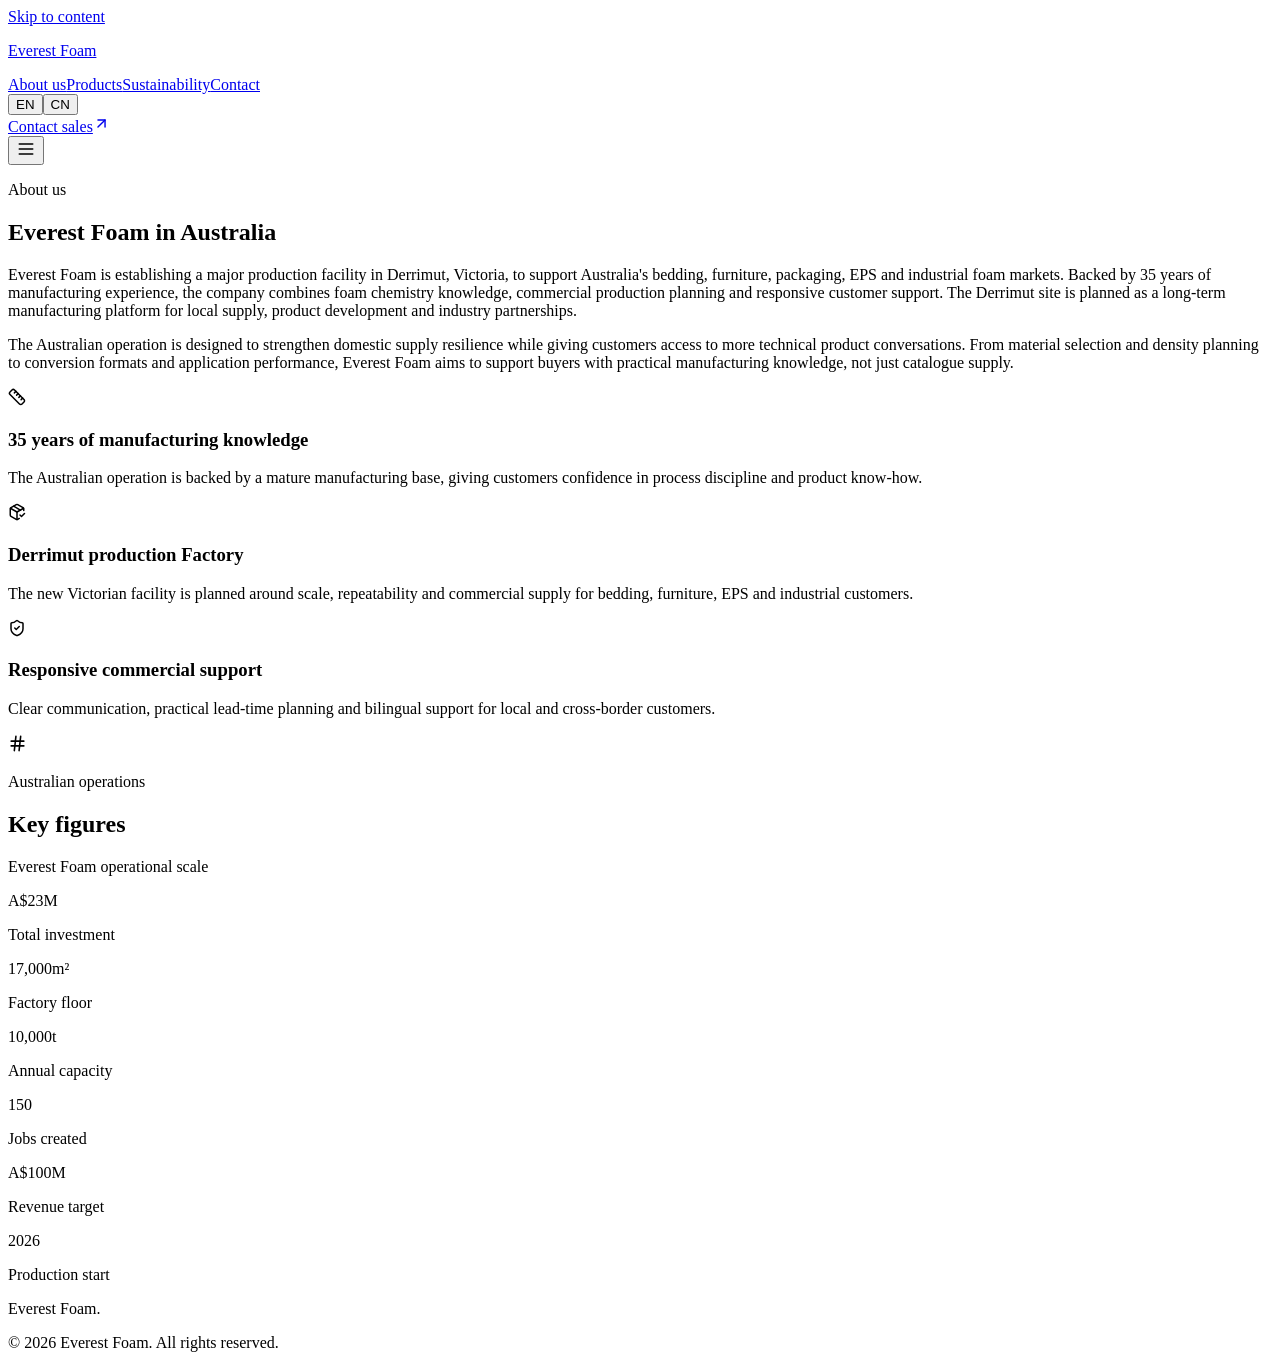
==== index.html @ 3b3cc735 "Refine Everest contact footer details" ====
<!DOCTYPE html><html lang="en-AU"><head><meta charSet="utf-8"/><meta name="viewport" content="width=device-width, initial-scale=1"/><link rel="stylesheet" href="/EverstFoam/_next/static/chunks/0bog8ax2w268..css" data-precedence="next"/><link rel="preload" as="script" fetchPriority="low" href="/EverstFoam/_next/static/chunks/0ht900cau6_ur.js"/><script src="/EverstFoam/_next/static/chunks/08i5gqd-0_.5g.js" async=""></script><script src="/EverstFoam/_next/static/chunks/07lhk_q6pmm3r.js" async=""></script><script src="/EverstFoam/_next/static/chunks/turbopack-058g2r40fy9xt.js" async=""></script><script src="/EverstFoam/_next/static/chunks/0dbhjjzl8qfwv.js" async=""></script><script src="/EverstFoam/_next/static/chunks/0t.2yk~hwn89x.js" async=""></script><script src="/EverstFoam/_next/static/chunks/0d1x_j23g2mr~.js" async=""></script><title>Everest Foam</title><meta name="description" content="Everest Foam is establishing an Australian foam manufacturing platform in Derrimut, Victoria for bedding, furniture, EPS, filtration, medical and automotive applications."/><meta name="application-name" content="Everest Foam"/><meta name="author" content="Everest Foam"/><meta name="keywords" content="Everest Foam,foam manufacturing,Derrimut,Victoria,bedding foam,EPS,industrial filtration foam"/><meta name="creator" content="Everest Foam"/><meta name="publisher" content="Everest Foam"/><meta name="robots" content="index, follow"/><meta name="category" content="foam manufacturing"/><link rel="canonical" href="https://theskytop.github.io/EverstFoam/"/><meta property="og:title" content="Everest Foam"/><meta property="og:description" content="Australian foam manufacturing platform in Derrimut, Victoria."/><meta property="og:url" content="https://theskytop.github.io/EverstFoam/"/><meta property="og:site_name" content="Everest Foam"/><meta property="og:locale" content="en_AU"/><meta property="og:image" content="https://theskytop.github.io/EverstFoam/everest-favicon.svg"/><meta property="og:image:width" content="64"/><meta property="og:image:height" content="64"/><meta property="og:image:alt" content="Everest Foam logo"/><meta property="og:type" content="website"/><meta name="twitter:card" content="summary"/><meta name="twitter:title" content="Everest Foam"/><meta name="twitter:description" content="Australian foam manufacturing platform in Derrimut, Victoria."/><meta name="twitter:image" content="https://theskytop.github.io/EverstFoam/everest-favicon.svg"/><link rel="icon" href="/EverstFoam/everest-favicon.svg" type="image/svg+xml"/><link rel="apple-touch-icon" href="/EverstFoam/everest-favicon.svg"/><script src="/EverstFoam/_next/static/chunks/03~yq9q893hmn.js" noModule=""></script></head><body><div hidden=""><!--$--><!--/$--></div><main class="min-h-screen bg-[#f4f7f2] text-[#17231d]" data-language="en"><a class="skip-link" href="#content">Skip to content</a><header class="fixed inset-x-0 top-0 z-50 border-b border-[#dce5d8] bg-[#fbfcf8]/92 backdrop-blur-xl"><div class="mx-auto flex h-20 max-w-7xl items-center justify-between px-5 lg:px-8"><a class="flex items-center gap-3" href="/EverstFoam/" aria-label="Everest Foam home"><span class="relative inline-flex shrink-0 items-center justify-center rounded-sm bg-[#123528] text-white h-10 w-10" aria-hidden="true"><span class="h-6 w-6 mountain-mark"></span></span><p class="text-[17px] font-semibold tracking-[0.02em] text-[#123528]">Everest Foam</p></a><nav class="hidden items-center gap-8 text-sm font-medium text-[#405047] lg:flex" aria-label="Primary"><a class="transition hover:text-[#0d5f45] text-[#0d5f45]" href="/EverstFoam/about/">About us</a><a class="transition hover:text-[#0d5f45] " href="/EverstFoam/products/">Products</a><a class="transition hover:text-[#0d5f45] " href="/EverstFoam/sustainability/">Sustainability</a><a class="transition hover:text-[#0d5f45] " href="/EverstFoam/contact/">Contact</a></nav><div class="hidden items-center gap-3 lg:flex"><div class="inline-flex rounded-sm border border-[#cbdac8] bg-white p-1"><button class="h-8 min-w-10 rounded-sm px-3 text-xs font-semibold transition bg-[#10251b] text-white" type="button">EN</button><button class="h-8 min-w-10 rounded-sm px-3 text-xs font-semibold transition text-[#53655a] hover:text-[#0d5f45]" type="button">CN</button></div><a class="inline-flex h-11 items-center gap-2 rounded-sm bg-[#0d5f45] px-4 text-sm font-semibold text-white transition hover:bg-[#094533]" href="/EverstFoam/contact/">Contact sales<svg xmlns="http://www.w3.org/2000/svg" width="17" height="17" viewBox="0 0 24 24" fill="none" stroke="currentColor" stroke-width="2" stroke-linecap="round" stroke-linejoin="round" class="lucide lucide-arrow-up-right"><path d="M7 7h10v10"></path><path d="M7 17 17 7"></path></svg></a></div><button class="inline-flex h-11 w-11 items-center justify-center rounded-sm border border-[#d2ddd0] bg-white text-[#123528] lg:hidden" type="button" aria-label="Open menu"><svg xmlns="http://www.w3.org/2000/svg" width="20" height="20" viewBox="0 0 24 24" fill="none" stroke="currentColor" stroke-width="2" stroke-linecap="round" stroke-linejoin="round" class="lucide lucide-menu"><line x1="4" x2="20" y1="12" y2="12"></line><line x1="4" x2="20" y1="6" y2="6"></line><line x1="4" x2="20" y1="18" y2="18"></line></svg></button></div></header><section class="relative overflow-hidden bg-[#f4f7f2] pt-24" id="content"><div class="absolute inset-0 foam-grid opacity-70" aria-hidden="true"></div><div class="relative mx-auto w-full max-w-7xl px-5 pb-7 pt-8 sm:pt-10 lg:px-8 lg:pt-12"><div class="grid gap-8 lg:grid-cols-[0.92fr_1.08fr] lg:items-start xl:gap-10"><div class="flex flex-col justify-start lg:min-h-[280px]"><p class="text-xs font-semibold uppercase tracking-[0.16em] text-[#0d5f45]">About us</p><h1 class="mt-4 max-w-2xl font-semibold leading-[1.08] tracking-normal text-[#17231d] text-[30px] sm:text-[38px]">Everest Foam in Australia</h1><div class="mt-5 max-w-2xl space-y-3 text-[13px] leading-7 text-[#5e6e64] sm:text-sm"><p>Everest Foam is establishing a major production facility in Derrimut, Victoria, to support Australia&#x27;s bedding, furniture, packaging, EPS and industrial foam markets. Backed by 35 years of manufacturing experience, the company combines foam chemistry knowledge, commercial production planning and responsive customer support. The Derrimut site is planned as a long-term manufacturing platform for local supply, product development and industry partnerships.</p><p>The Australian operation is designed to strengthen domestic supply resilience while giving customers access to more technical product conversations. From material selection and density planning to conversion formats and application performance, Everest Foam aims to support buyers with practical manufacturing knowledge, not just catalogue supply.</p></div></div><div class="grid gap-3 pt-1 sm:gap-4"><article class="border border-[#dce5d8] bg-white p-4 shadow-[0_18px_60px_rgba(31,54,42,0.06)] sm:p-5 lg:min-h-[112px] xl:p-6"><div class="flex items-start gap-4"><span class="inline-flex h-9 w-9 shrink-0 items-center justify-center rounded-sm bg-[#e7f0e4] text-[#0d5f45]"><svg xmlns="http://www.w3.org/2000/svg" width="18" height="18" viewBox="0 0 24 24" fill="none" stroke="currentColor" stroke-width="2" stroke-linecap="round" stroke-linejoin="round" class="lucide lucide-ruler"><path d="M21.3 15.3a2.4 2.4 0 0 1 0 3.4l-2.6 2.6a2.4 2.4 0 0 1-3.4 0L2.7 8.7a2.41 2.41 0 0 1 0-3.4l2.6-2.6a2.41 2.41 0 0 1 3.4 0Z"></path><path d="m14.5 12.5 2-2"></path><path d="m11.5 9.5 2-2"></path><path d="m8.5 6.5 2-2"></path><path d="m17.5 15.5 2-2"></path></svg></span><div><h3 class="text-base font-semibold text-[#17231d]">35 years of manufacturing knowledge</h3><p class="mt-2 text-xs leading-6 text-[#5e6e64]">The Australian operation is backed by a mature manufacturing base, giving customers confidence in process discipline and product know-how.</p></div></div></article><article class="border border-[#dce5d8] bg-white p-4 shadow-[0_18px_60px_rgba(31,54,42,0.06)] sm:p-5 lg:min-h-[112px] xl:p-6"><div class="flex items-start gap-4"><span class="inline-flex h-9 w-9 shrink-0 items-center justify-center rounded-sm bg-[#e7f0e4] text-[#0d5f45]"><svg xmlns="http://www.w3.org/2000/svg" width="18" height="18" viewBox="0 0 24 24" fill="none" stroke="currentColor" stroke-width="2" stroke-linecap="round" stroke-linejoin="round" class="lucide lucide-package-check"><path d="m16 16 2 2 4-4"></path><path d="M21 10V8a2 2 0 0 0-1-1.73l-7-4a2 2 0 0 0-2 0l-7 4A2 2 0 0 0 3 8v8a2 2 0 0 0 1 1.73l7 4a2 2 0 0 0 2 0l2-1.14"></path><path d="m7.5 4.27 9 5.15"></path><polyline points="3.29 7 12 12 20.71 7"></polyline><line x1="12" x2="12" y1="22" y2="12"></line></svg></span><div><h3 class="text-base font-semibold text-[#17231d]">Derrimut production Factory</h3><p class="mt-2 text-xs leading-6 text-[#5e6e64]">The new Victorian facility is planned around scale, repeatability and commercial supply for bedding, furniture, EPS and industrial customers.</p></div></div></article><article class="border border-[#dce5d8] bg-white p-4 shadow-[0_18px_60px_rgba(31,54,42,0.06)] sm:p-5 lg:min-h-[112px] xl:p-6"><div class="flex items-start gap-4"><span class="inline-flex h-9 w-9 shrink-0 items-center justify-center rounded-sm bg-[#e7f0e4] text-[#0d5f45]"><svg xmlns="http://www.w3.org/2000/svg" width="18" height="18" viewBox="0 0 24 24" fill="none" stroke="currentColor" stroke-width="2" stroke-linecap="round" stroke-linejoin="round" class="lucide lucide-shield-check"><path d="M20 13c0 5-3.5 7.5-7.66 8.95a1 1 0 0 1-.67-.01C7.5 20.5 4 18 4 13V6a1 1 0 0 1 1-1c2 0 4.5-1.2 6.24-2.72a1.17 1.17 0 0 1 1.52 0C14.51 3.81 17 5 19 5a1 1 0 0 1 1 1z"></path><path d="m9 12 2 2 4-4"></path></svg></span><div><h3 class="text-base font-semibold text-[#17231d]">Responsive commercial support</h3><p class="mt-2 text-xs leading-6 text-[#5e6e64]">Clear communication, practical lead-time planning and bilingual support for local and cross-border customers.</p></div></div></article></div></div><section class="mt-6 key-figures-panel relative overflow-hidden text-white"><div class="key-figures-glow" aria-hidden="true"></div><div class="key-figures-sheen" aria-hidden="true"></div><div class="grid gap-0 lg:grid-cols-[0.68fr_1.32fr]"><div class="relative p-5 lg:p-4"><span class="mb-3 inline-flex h-9 w-9 items-center justify-center rounded-sm bg-[#d9ecd4] text-[#0d5f45]"><svg xmlns="http://www.w3.org/2000/svg" width="19" height="19" viewBox="0 0 24 24" fill="none" stroke="currentColor" stroke-width="2" stroke-linecap="round" stroke-linejoin="round" class="lucide lucide-hash"><line x1="4" x2="20" y1="9" y2="9"></line><line x1="4" x2="20" y1="15" y2="15"></line><line x1="10" x2="8" y1="3" y2="21"></line><line x1="16" x2="14" y1="3" y2="21"></line></svg></span><p class="text-xs font-semibold uppercase tracking-[0.16em] text-[#9bcf9f]">Australian operations</p><h2 class="mt-2 text-[26px] font-semibold leading-tight tracking-normal">Key figures</h2><p class="mt-2 text-[11px] leading-5 max-w-md text-[#d7e4dc]">Everest Foam operational scale</p></div><div class="relative"><div class="grid sm:grid-cols-2"><div class="px-4 py-3"><p class="text-xl font-semibold text-[#e4b947]">A$23M</p><p class="mt-0.5 text-[10px] font-semibold uppercase tracking-[0.12em] text-[#cbd8d0]">Total investment</p></div><div class="px-4 py-3"><p class="text-xl font-semibold text-[#e4b947]">17,000<span class="text-sm ml-1">m²</span></p><p class="mt-0.5 text-[10px] font-semibold uppercase tracking-[0.12em] text-[#cbd8d0]">Factory floor</p></div><div class="px-4 py-3"><p class="text-xl font-semibold text-[#e4b947]">10,000t</p><p class="mt-0.5 text-[10px] font-semibold uppercase tracking-[0.12em] text-[#cbd8d0]">Annual capacity</p></div><div class="px-4 py-3"><p class="text-xl font-semibold text-[#e4b947]">150</p><p class="mt-0.5 text-[10px] font-semibold uppercase tracking-[0.12em] text-[#cbd8d0]">Jobs created</p></div><div class="px-4 py-3"><p class="text-xl font-semibold text-[#e4b947]">A$100M</p><p class="mt-0.5 text-[10px] font-semibold uppercase tracking-[0.12em] text-[#cbd8d0]">Revenue target</p></div><div class="px-4 py-3"><p class="text-xl font-semibold text-[#e4b947]">2026</p><p class="mt-0.5 text-[10px] font-semibold uppercase tracking-[0.12em] text-[#cbd8d0]">Production start</p></div></div></div></div></section></div></section><footer class="border-t border-[#dce5d8] bg-[#f4f7f2]"><div class="mx-auto flex max-w-7xl flex-col gap-3 px-5 py-5 text-sm text-[#53655a] sm:flex-row sm:items-center sm:justify-between lg:px-8"><div class="flex items-center gap-3"><span class="relative inline-flex shrink-0 items-center justify-center rounded-sm bg-[#123528] text-white h-7 w-7" aria-hidden="true"><span class="h-4 w-4 mountain-mark"></span></span><span>Everest Foam.</span></div><p>© 2026 Everest Foam. All rights reserved.</p></div></footer></main><!--$--><!--/$--><script>
(function () {
  var isEverest = true || window.location.port === "3001" || /everest/i.test(window.location.hostname);
  if (!isEverest) return;

  function applyEverestBranding() {
    document.title = "Everest Foam";

    var href = "/EverstFoam/everest-favicon.svg";
    document.querySelectorAll('link[rel~="icon"], link[rel="shortcut icon"], link[rel="apple-touch-icon"]').forEach(function (link) {
      link.parentNode && link.parentNode.removeChild(link);
    });

    var link = document.createElement("link");
    link.rel = "icon";
    link.type = "image/svg+xml";
    link.href = href;
    link.setAttribute("data-everest-brand", "true");
    document.head.appendChild(link);
  }

  applyEverestBranding();
  window.addEventListener("DOMContentLoaded", applyEverestBranding);
  var observer = new MutationObserver(function () {
    var icons = document.querySelectorAll('link[rel~="icon"], link[rel="shortcut icon"], link[rel="apple-touch-icon"]');
    var needsUpdate = document.title !== "Everest Foam" || icons.length !== 1 || icons[0].getAttribute("href") !== href;
    if (needsUpdate) applyEverestBranding();
  });
  observer.observe(document.head, { childList: true, subtree: true });
  window.setTimeout(applyEverestBranding, 300);
  window.setTimeout(applyEverestBranding, 1000);
  window.setTimeout(function () { observer.disconnect(); applyEverestBranding(); }, 3000);
})();
            </script><script src="/EverstFoam/_next/static/chunks/0ht900cau6_ur.js" id="_R_" async=""></script><script>(self.__next_f=self.__next_f||[]).push([0])</script><script>self.__next_f.push([1,"1:\"$Sreact.fragment\"\n2:I[39756,[\"/EverstFoam/_next/static/chunks/0dbhjjzl8qfwv.js\"],\"default\"]\n3:I[37457,[\"/EverstFoam/_next/static/chunks/0dbhjjzl8qfwv.js\"],\"default\"]\n5:I[47257,[\"/EverstFoam/_next/static/chunks/0dbhjjzl8qfwv.js\"],\"ClientPageRoot\"]\n6:I[31713,[\"/EverstFoam/_next/static/chunks/0dbhjjzl8qfwv.js\",\"/EverstFoam/_next/static/chunks/0t.2yk~hwn89x.js\",\"/EverstFoam/_next/static/chunks/0d1x_j23g2mr~.js\"],\"default\"]\n9:I[97367,[\"/EverstFoam/_next/static/chunks/0dbhjjzl8qfwv.js\"],\"OutletBoundary\"]\na:\"$Sreact.suspense\"\nc:I[97367,[\"/EverstFoam/_next/static/chunks/0dbhjjzl8qfwv.js\"],\"ViewportBoundary\"]\ne:I[97367,[\"/EverstFoam/_next/static/chunks/0dbhjjzl8qfwv.js\"],\"MetadataBoundary\"]\n10:I[68027,[\"/EverstFoam/_next/static/chunks/0dbhjjzl8qfwv.js\"],\"default\",1]\n:HL[\"/EverstFoam/_next/static/chunks/0bog8ax2w268..css\",\"style\"]\n4:T583,"])</script><script>self.__next_f.push([1,"\n(function () {\n  var isEverest = true || window.location.port === \"3001\" || /everest/i.test(window.location.hostname);\n  if (!isEverest) return;\n\n  function applyEverestBranding() {\n    document.title = \"Everest Foam\";\n\n    var href = \"/EverstFoam/everest-favicon.svg\";\n    document.querySelectorAll('link[rel~=\"icon\"], link[rel=\"shortcut icon\"], link[rel=\"apple-touch-icon\"]').forEach(function (link) {\n      link.parentNode \u0026\u0026 link.parentNode.removeChild(link);\n    });\n\n    var link = document.createElement(\"link\");\n    link.rel = \"icon\";\n    link.type = \"image/svg+xml\";\n    link.href = href;\n    link.setAttribute(\"data-everest-brand\", \"true\");\n    document.head.appendChild(link);\n  }\n\n  applyEverestBranding();\n  window.addEventListener(\"DOMContentLoaded\", applyEverestBranding);\n  var observer = new MutationObserver(function () {\n    var icons = document.querySelectorAll('link[rel~=\"icon\"], link[rel=\"shortcut icon\"], link[rel=\"apple-touch-icon\"]');\n    var needsUpdate = document.title !== \"Everest Foam\" || icons.length !== 1 || icons[0].getAttribute(\"href\") !== href;\n    if (needsUpdate) applyEverestBranding();\n  });\n  observer.observe(document.head, { childList: true, subtree: true });\n  window.setTimeout(applyEverestBranding, 300);\n  window.setTimeout(applyEverestBranding, 1000);\n  window.setTimeout(function () { observer.disconnect(); applyEverestBranding(); }, 3000);\n})();\n            "])</script><script>self.__next_f.push([1,"0:{\"P\":null,\"c\":[\"\",\"\"],\"q\":\"\",\"i\":false,\"f\":[[[\"\",{\"children\":[\"__PAGE__\",{}]},\"$undefined\",\"$undefined\",16],[[\"$\",\"$1\",\"c\",{\"children\":[[[\"$\",\"link\",\"0\",{\"rel\":\"stylesheet\",\"href\":\"/EverstFoam/_next/static/chunks/0bog8ax2w268..css\",\"precedence\":\"next\",\"crossOrigin\":\"$undefined\",\"nonce\":\"$undefined\"}],[\"$\",\"script\",\"script-0\",{\"src\":\"/EverstFoam/_next/static/chunks/0dbhjjzl8qfwv.js\",\"async\":true,\"nonce\":\"$undefined\"}]],[\"$\",\"html\",null,{\"lang\":\"en-AU\",\"children\":[\"$\",\"body\",null,{\"children\":[[\"$\",\"$L2\",null,{\"parallelRouterKey\":\"children\",\"error\":\"$undefined\",\"errorStyles\":\"$undefined\",\"errorScripts\":\"$undefined\",\"template\":[\"$\",\"$L3\",null,{}],\"templateStyles\":\"$undefined\",\"templateScripts\":\"$undefined\",\"notFound\":[[[\"$\",\"title\",null,{\"children\":\"404: This page could not be found.\"}],[\"$\",\"div\",null,{\"style\":{\"fontFamily\":\"system-ui,\\\"Segoe UI\\\",Roboto,Helvetica,Arial,sans-serif,\\\"Apple Color Emoji\\\",\\\"Segoe UI Emoji\\\"\",\"height\":\"100vh\",\"textAlign\":\"center\",\"display\":\"flex\",\"flexDirection\":\"column\",\"alignItems\":\"center\",\"justifyContent\":\"center\"},\"children\":[\"$\",\"div\",null,{\"children\":[[\"$\",\"style\",null,{\"dangerouslySetInnerHTML\":{\"__html\":\"body{color:#000;background:#fff;margin:0}.next-error-h1{border-right:1px solid rgba(0,0,0,.3)}@media (prefers-color-scheme:dark){body{color:#fff;background:#000}.next-error-h1{border-right:1px solid rgba(255,255,255,.3)}}\"}}],[\"$\",\"h1\",null,{\"className\":\"next-error-h1\",\"style\":{\"display\":\"inline-block\",\"margin\":\"0 20px 0 0\",\"padding\":\"0 23px 0 0\",\"fontSize\":24,\"fontWeight\":500,\"verticalAlign\":\"top\",\"lineHeight\":\"49px\"},\"children\":404}],[\"$\",\"div\",null,{\"style\":{\"display\":\"inline-block\"},\"children\":[\"$\",\"h2\",null,{\"style\":{\"fontSize\":14,\"fontWeight\":400,\"lineHeight\":\"49px\",\"margin\":0},\"children\":\"This page could not be found.\"}]}]]}]}]],[]],\"forbidden\":\"$undefined\",\"unauthorized\":\"$undefined\"}],[\"$\",\"script\",null,{\"dangerouslySetInnerHTML\":{\"__html\":\"$4\"}}]]}]}]]}],{\"children\":[[\"$\",\"$1\",\"c\",{\"children\":[[\"$\",\"$L5\",null,{\"Component\":\"$6\",\"serverProvidedParams\":{\"searchParams\":{},\"params\":{},\"promises\":[\"$@7\",\"$@8\"]}}],[[\"$\",\"script\",\"script-0\",{\"src\":\"/EverstFoam/_next/static/chunks/0t.2yk~hwn89x.js\",\"async\":true,\"nonce\":\"$undefined\"}],[\"$\",\"script\",\"script-1\",{\"src\":\"/EverstFoam/_next/static/chunks/0d1x_j23g2mr~.js\",\"async\":true,\"nonce\":\"$undefined\"}]],[\"$\",\"$L9\",null,{\"children\":[\"$\",\"$a\",null,{\"name\":\"Next.MetadataOutlet\",\"children\":\"$@b\"}]}]]}],{},null,false,null]},null,false,null],[\"$\",\"$1\",\"h\",{\"children\":[null,[\"$\",\"$Lc\",null,{\"children\":\"$Ld\"}],[\"$\",\"div\",null,{\"hidden\":true,\"children\":[\"$\",\"$Le\",null,{\"children\":[\"$\",\"$a\",null,{\"name\":\"Next.Metadata\",\"children\":\"$Lf\"}]}]}],null]}],false]],\"m\":\"$undefined\",\"G\":[\"$10\",[[\"$\",\"link\",\"0\",{\"rel\":\"stylesheet\",\"href\":\"/EverstFoam/_next/static/chunks/0bog8ax2w268..css\",\"precedence\":\"next\",\"crossOrigin\":\"$undefined\",\"nonce\":\"$undefined\"}]]],\"S\":true,\"h\":null,\"s\":\"$undefined\",\"l\":\"$undefined\",\"p\":\"$undefined\",\"d\":\"$undefined\",\"b\":\"3KuErOBr1YaA2FkxRV7YO\"}\n"])</script><script>self.__next_f.push([1,"7:{}\n8:\"$0:f:0:1:1:children:0:props:children:0:props:serverProvidedParams:params\"\n"])</script><script>self.__next_f.push([1,"d:[[\"$\",\"meta\",\"0\",{\"charSet\":\"utf-8\"}],[\"$\",\"meta\",\"1\",{\"name\":\"viewport\",\"content\":\"width=device-width, initial-scale=1\"}]]\n"])</script><script>self.__next_f.push([1,"11:I[27201,[\"/EverstFoam/_next/static/chunks/0dbhjjzl8qfwv.js\"],\"IconMark\"]\nb:null\n"])</script><script>self.__next_f.push([1,"f:[[\"$\",\"title\",\"0\",{\"children\":\"Everest Foam\"}],[\"$\",\"meta\",\"1\",{\"name\":\"description\",\"content\":\"Everest Foam is establishing an Australian foam manufacturing platform in Derrimut, Victoria for bedding, furniture, EPS, filtration, medical and automotive applications.\"}],[\"$\",\"meta\",\"2\",{\"name\":\"application-name\",\"content\":\"Everest Foam\"}],[\"$\",\"meta\",\"3\",{\"name\":\"author\",\"content\":\"Everest Foam\"}],[\"$\",\"meta\",\"4\",{\"name\":\"keywords\",\"content\":\"Everest Foam,foam manufacturing,Derrimut,Victoria,bedding foam,EPS,industrial filtration foam\"}],[\"$\",\"meta\",\"5\",{\"name\":\"creator\",\"content\":\"Everest Foam\"}],[\"$\",\"meta\",\"6\",{\"name\":\"publisher\",\"content\":\"Everest Foam\"}],[\"$\",\"meta\",\"7\",{\"name\":\"robots\",\"content\":\"index, follow\"}],[\"$\",\"meta\",\"8\",{\"name\":\"category\",\"content\":\"foam manufacturing\"}],[\"$\",\"link\",\"9\",{\"rel\":\"canonical\",\"href\":\"https://theskytop.github.io/EverstFoam/\"}],[\"$\",\"meta\",\"10\",{\"property\":\"og:title\",\"content\":\"Everest Foam\"}],[\"$\",\"meta\",\"11\",{\"property\":\"og:description\",\"content\":\"Australian foam manufacturing platform in Derrimut, Victoria.\"}],[\"$\",\"meta\",\"12\",{\"property\":\"og:url\",\"content\":\"https://theskytop.github.io/EverstFoam/\"}],[\"$\",\"meta\",\"13\",{\"property\":\"og:site_name\",\"content\":\"Everest Foam\"}],[\"$\",\"meta\",\"14\",{\"property\":\"og:locale\",\"content\":\"en_AU\"}],[\"$\",\"meta\",\"15\",{\"property\":\"og:image\",\"content\":\"https://theskytop.github.io/EverstFoam/everest-favicon.svg\"}],[\"$\",\"meta\",\"16\",{\"property\":\"og:image:width\",\"content\":\"64\"}],[\"$\",\"meta\",\"17\",{\"property\":\"og:image:height\",\"content\":\"64\"}],[\"$\",\"meta\",\"18\",{\"property\":\"og:image:alt\",\"content\":\"Everest Foam logo\"}],[\"$\",\"meta\",\"19\",{\"property\":\"og:type\",\"content\":\"website\"}],[\"$\",\"meta\",\"20\",{\"name\":\"twitter:card\",\"content\":\"summary\"}],[\"$\",\"meta\",\"21\",{\"name\":\"twitter:title\",\"content\":\"Everest Foam\"}],[\"$\",\"meta\",\"22\",{\"name\":\"twitter:description\",\"content\":\"Australian foam manufacturing platform in Derrimut, Victoria.\"}],[\"$\",\"meta\",\"23\",{\"name\":\"twitter:image\",\"content\":\"https://theskytop.github.io/EverstFoam/everest-favicon.svg\"}],[\"$\",\"link\",\"24\",{\"rel\":\"icon\",\"href\":\"/EverstFoam/everest-favicon.svg\",\"type\":\"image/svg+xml\"}],[\"$\",\"link\",\"25\",{\"rel\":\"apple-touch-icon\",\"href\":\"/EverstFoam/everest-favicon.svg\"}],[\"$\",\"$L11\",\"26\",{}]]\n"])</script></body></html>
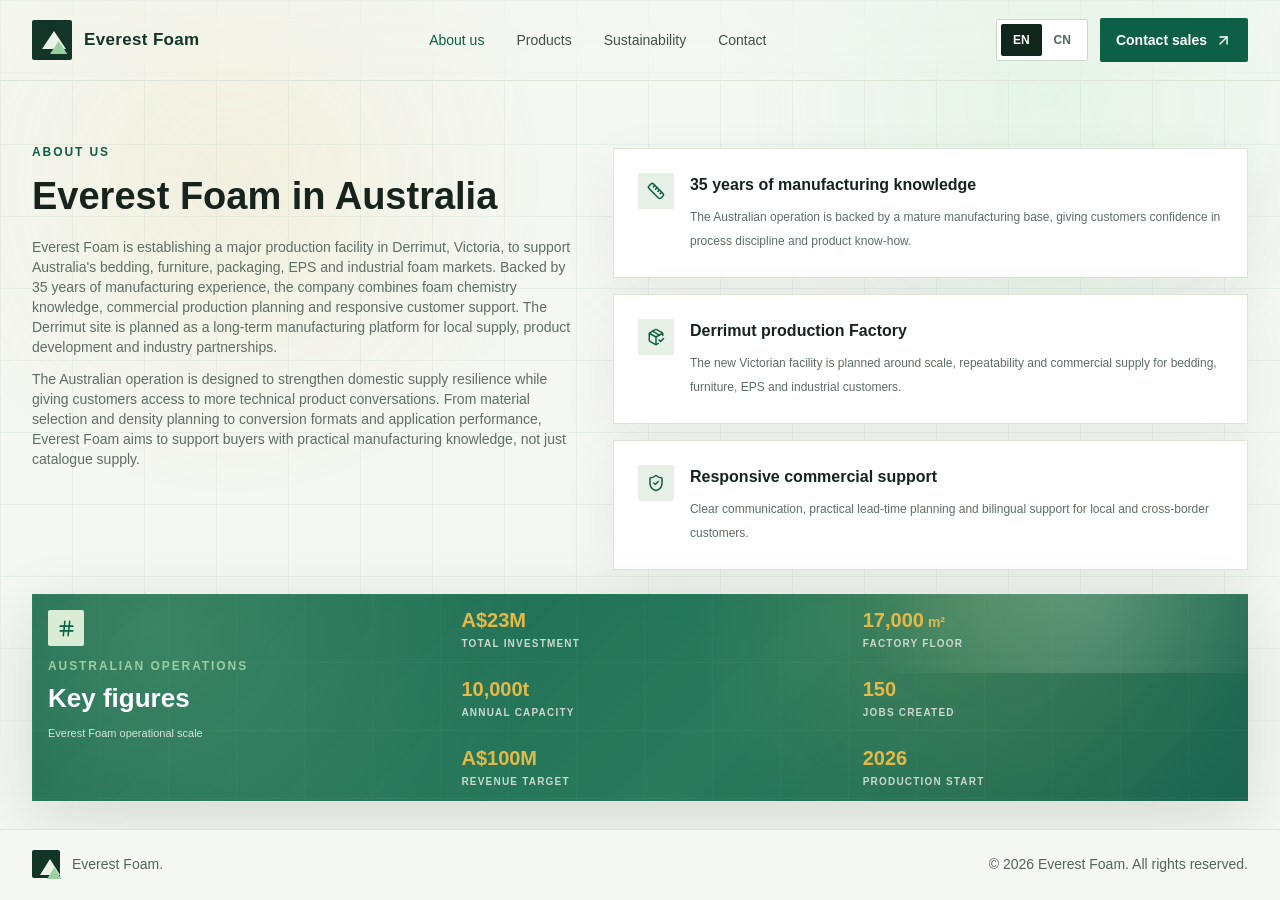
==== commit 9eb07929: "Publish Everest Foam custom domain build" ====
--- a/index.html
+++ b/index.html
@@ -1,4 +1,4 @@
-<!DOCTYPE html><html lang="en-AU"><head><meta charSet="utf-8"/><meta name="viewport" content="width=device-width, initial-scale=1"/><link rel="stylesheet" href="/EverstFoam/_next/static/chunks/0bog8ax2w268..css" data-precedence="next"/><link rel="preload" as="script" fetchPriority="low" href="/EverstFoam/_next/static/chunks/0ht900cau6_ur.js"/><script src="/EverstFoam/_next/static/chunks/08i5gqd-0_.5g.js" async=""></script><script src="/EverstFoam/_next/static/chunks/07lhk_q6pmm3r.js" async=""></script><script src="/EverstFoam/_next/static/chunks/turbopack-058g2r40fy9xt.js" async=""></script><script src="/EverstFoam/_next/static/chunks/0dbhjjzl8qfwv.js" async=""></script><script src="/EverstFoam/_next/static/chunks/0t.2yk~hwn89x.js" async=""></script><script src="/EverstFoam/_next/static/chunks/0d1x_j23g2mr~.js" async=""></script><title>Everest Foam</title><meta name="description" content="Everest Foam is establishing an Australian foam manufacturing platform in Derrimut, Victoria for bedding, furniture, EPS, filtration, medical and automotive applications."/><meta name="application-name" content="Everest Foam"/><meta name="author" content="Everest Foam"/><meta name="keywords" content="Everest Foam,foam manufacturing,Derrimut,Victoria,bedding foam,EPS,industrial filtration foam"/><meta name="creator" content="Everest Foam"/><meta name="publisher" content="Everest Foam"/><meta name="robots" content="index, follow"/><meta name="category" content="foam manufacturing"/><link rel="canonical" href="https://theskytop.github.io/EverstFoam/"/><meta property="og:title" content="Everest Foam"/><meta property="og:description" content="Australian foam manufacturing platform in Derrimut, Victoria."/><meta property="og:url" content="https://theskytop.github.io/EverstFoam/"/><meta property="og:site_name" content="Everest Foam"/><meta property="og:locale" content="en_AU"/><meta property="og:image" content="https://theskytop.github.io/EverstFoam/everest-favicon.svg"/><meta property="og:image:width" content="64"/><meta property="og:image:height" content="64"/><meta property="og:image:alt" content="Everest Foam logo"/><meta property="og:type" content="website"/><meta name="twitter:card" content="summary"/><meta name="twitter:title" content="Everest Foam"/><meta name="twitter:description" content="Australian foam manufacturing platform in Derrimut, Victoria."/><meta name="twitter:image" content="https://theskytop.github.io/EverstFoam/everest-favicon.svg"/><link rel="icon" href="/EverstFoam/everest-favicon.svg" type="image/svg+xml"/><link rel="apple-touch-icon" href="/EverstFoam/everest-favicon.svg"/><script src="/EverstFoam/_next/static/chunks/03~yq9q893hmn.js" noModule=""></script></head><body><div hidden=""><!--$--><!--/$--></div><main class="min-h-screen bg-[#f4f7f2] text-[#17231d]" data-language="en"><a class="skip-link" href="#content">Skip to content</a><header class="fixed inset-x-0 top-0 z-50 border-b border-[#dce5d8] bg-[#fbfcf8]/92 backdrop-blur-xl"><div class="mx-auto flex h-20 max-w-7xl items-center justify-between px-5 lg:px-8"><a class="flex items-center gap-3" href="/EverstFoam/" aria-label="Everest Foam home"><span class="relative inline-flex shrink-0 items-center justify-center rounded-sm bg-[#123528] text-white h-10 w-10" aria-hidden="true"><span class="h-6 w-6 mountain-mark"></span></span><p class="text-[17px] font-semibold tracking-[0.02em] text-[#123528]">Everest Foam</p></a><nav class="hidden items-center gap-8 text-sm font-medium text-[#405047] lg:flex" aria-label="Primary"><a class="transition hover:text-[#0d5f45] text-[#0d5f45]" href="/EverstFoam/about/">About us</a><a class="transition hover:text-[#0d5f45] " href="/EverstFoam/products/">Products</a><a class="transition hover:text-[#0d5f45] " href="/EverstFoam/sustainability/">Sustainability</a><a class="transition hover:text-[#0d5f45] " href="/EverstFoam/contact/">Contact</a></nav><div class="hidden items-center gap-3 lg:flex"><div class="inline-flex rounded-sm border border-[#cbdac8] bg-white p-1"><button class="h-8 min-w-10 rounded-sm px-3 text-xs font-semibold transition bg-[#10251b] text-white" type="button">EN</button><button class="h-8 min-w-10 rounded-sm px-3 text-xs font-semibold transition text-[#53655a] hover:text-[#0d5f45]" type="button">CN</button></div><a class="inline-flex h-11 items-center gap-2 rounded-sm bg-[#0d5f45] px-4 text-sm font-semibold text-white transition hover:bg-[#094533]" href="/EverstFoam/contact/">Contact sales<svg xmlns="http://www.w3.org/2000/svg" width="17" height="17" viewBox="0 0 24 24" fill="none" stroke="currentColor" stroke-width="2" stroke-linecap="round" stroke-linejoin="round" class="lucide lucide-arrow-up-right"><path d="M7 7h10v10"></path><path d="M7 17 17 7"></path></svg></a></div><button class="inline-flex h-11 w-11 items-center justify-center rounded-sm border border-[#d2ddd0] bg-white text-[#123528] lg:hidden" type="button" aria-label="Open menu"><svg xmlns="http://www.w3.org/2000/svg" width="20" height="20" viewBox="0 0 24 24" fill="none" stroke="currentColor" stroke-width="2" stroke-linecap="round" stroke-linejoin="round" class="lucide lucide-menu"><line x1="4" x2="20" y1="12" y2="12"></line><line x1="4" x2="20" y1="6" y2="6"></line><line x1="4" x2="20" y1="18" y2="18"></line></svg></button></div></header><section class="relative overflow-hidden bg-[#f4f7f2] pt-24" id="content"><div class="absolute inset-0 foam-grid opacity-70" aria-hidden="true"></div><div class="relative mx-auto w-full max-w-7xl px-5 pb-7 pt-8 sm:pt-10 lg:px-8 lg:pt-12"><div class="grid gap-8 lg:grid-cols-[0.92fr_1.08fr] lg:items-start xl:gap-10"><div class="flex flex-col justify-start lg:min-h-[280px]"><p class="text-xs font-semibold uppercase tracking-[0.16em] text-[#0d5f45]">About us</p><h1 class="mt-4 max-w-2xl font-semibold leading-[1.08] tracking-normal text-[#17231d] text-[30px] sm:text-[38px]">Everest Foam in Australia</h1><div class="mt-5 max-w-2xl space-y-3 text-[13px] leading-7 text-[#5e6e64] sm:text-sm"><p>Everest Foam is establishing a major production facility in Derrimut, Victoria, to support Australia&#x27;s bedding, furniture, packaging, EPS and industrial foam markets. Backed by 35 years of manufacturing experience, the company combines foam chemistry knowledge, commercial production planning and responsive customer support. The Derrimut site is planned as a long-term manufacturing platform for local supply, product development and industry partnerships.</p><p>The Australian operation is designed to strengthen domestic supply resilience while giving customers access to more technical product conversations. From material selection and density planning to conversion formats and application performance, Everest Foam aims to support buyers with practical manufacturing knowledge, not just catalogue supply.</p></div></div><div class="grid gap-3 pt-1 sm:gap-4"><article class="border border-[#dce5d8] bg-white p-4 shadow-[0_18px_60px_rgba(31,54,42,0.06)] sm:p-5 lg:min-h-[112px] xl:p-6"><div class="flex items-start gap-4"><span class="inline-flex h-9 w-9 shrink-0 items-center justify-center rounded-sm bg-[#e7f0e4] text-[#0d5f45]"><svg xmlns="http://www.w3.org/2000/svg" width="18" height="18" viewBox="0 0 24 24" fill="none" stroke="currentColor" stroke-width="2" stroke-linecap="round" stroke-linejoin="round" class="lucide lucide-ruler"><path d="M21.3 15.3a2.4 2.4 0 0 1 0 3.4l-2.6 2.6a2.4 2.4 0 0 1-3.4 0L2.7 8.7a2.41 2.41 0 0 1 0-3.4l2.6-2.6a2.41 2.41 0 0 1 3.4 0Z"></path><path d="m14.5 12.5 2-2"></path><path d="m11.5 9.5 2-2"></path><path d="m8.5 6.5 2-2"></path><path d="m17.5 15.5 2-2"></path></svg></span><div><h3 class="text-base font-semibold text-[#17231d]">35 years of manufacturing knowledge</h3><p class="mt-2 text-xs leading-6 text-[#5e6e64]">The Australian operation is backed by a mature manufacturing base, giving customers confidence in process discipline and product know-how.</p></div></div></article><article class="border border-[#dce5d8] bg-white p-4 shadow-[0_18px_60px_rgba(31,54,42,0.06)] sm:p-5 lg:min-h-[112px] xl:p-6"><div class="flex items-start gap-4"><span class="inline-flex h-9 w-9 shrink-0 items-center justify-center rounded-sm bg-[#e7f0e4] text-[#0d5f45]"><svg xmlns="http://www.w3.org/2000/svg" width="18" height="18" viewBox="0 0 24 24" fill="none" stroke="currentColor" stroke-width="2" stroke-linecap="round" stroke-linejoin="round" class="lucide lucide-package-check"><path d="m16 16 2 2 4-4"></path><path d="M21 10V8a2 2 0 0 0-1-1.73l-7-4a2 2 0 0 0-2 0l-7 4A2 2 0 0 0 3 8v8a2 2 0 0 0 1 1.73l7 4a2 2 0 0 0 2 0l2-1.14"></path><path d="m7.5 4.27 9 5.15"></path><polyline points="3.29 7 12 12 20.71 7"></polyline><line x1="12" x2="12" y1="22" y2="12"></line></svg></span><div><h3 class="text-base font-semibold text-[#17231d]">Derrimut production Factory</h3><p class="mt-2 text-xs leading-6 text-[#5e6e64]">The new Victorian facility is planned around scale, repeatability and commercial supply for bedding, furniture, EPS and industrial customers.</p></div></div></article><article class="border border-[#dce5d8] bg-white p-4 shadow-[0_18px_60px_rgba(31,54,42,0.06)] sm:p-5 lg:min-h-[112px] xl:p-6"><div class="flex items-start gap-4"><span class="inline-flex h-9 w-9 shrink-0 items-center justify-center rounded-sm bg-[#e7f0e4] text-[#0d5f45]"><svg xmlns="http://www.w3.org/2000/svg" width="18" height="18" viewBox="0 0 24 24" fill="none" stroke="currentColor" stroke-width="2" stroke-linecap="round" stroke-linejoin="round" class="lucide lucide-shield-check"><path d="M20 13c0 5-3.5 7.5-7.66 8.95a1 1 0 0 1-.67-.01C7.5 20.5 4 18 4 13V6a1 1 0 0 1 1-1c2 0 4.5-1.2 6.24-2.72a1.17 1.17 0 0 1 1.52 0C14.51 3.81 17 5 19 5a1 1 0 0 1 1 1z"></path><path d="m9 12 2 2 4-4"></path></svg></span><div><h3 class="text-base font-semibold text-[#17231d]">Responsive commercial support</h3><p class="mt-2 text-xs leading-6 text-[#5e6e64]">Clear communication, practical lead-time planning and bilingual support for local and cross-border customers.</p></div></div></article></div></div><section class="mt-6 key-figures-panel relative overflow-hidden text-white"><div class="key-figures-glow" aria-hidden="true"></div><div class="key-figures-sheen" aria-hidden="true"></div><div class="grid gap-0 lg:grid-cols-[0.68fr_1.32fr]"><div class="relative p-5 lg:p-4"><span class="mb-3 inline-flex h-9 w-9 items-center justify-center rounded-sm bg-[#d9ecd4] text-[#0d5f45]"><svg xmlns="http://www.w3.org/2000/svg" width="19" height="19" viewBox="0 0 24 24" fill="none" stroke="currentColor" stroke-width="2" stroke-linecap="round" stroke-linejoin="round" class="lucide lucide-hash"><line x1="4" x2="20" y1="9" y2="9"></line><line x1="4" x2="20" y1="15" y2="15"></line><line x1="10" x2="8" y1="3" y2="21"></line><line x1="16" x2="14" y1="3" y2="21"></line></svg></span><p class="text-xs font-semibold uppercase tracking-[0.16em] text-[#9bcf9f]">Australian operations</p><h2 class="mt-2 text-[26px] font-semibold leading-tight tracking-normal">Key figures</h2><p class="mt-2 text-[11px] leading-5 max-w-md text-[#d7e4dc]">Everest Foam operational scale</p></div><div class="relative"><div class="grid sm:grid-cols-2"><div class="px-4 py-3"><p class="text-xl font-semibold text-[#e4b947]">A$23M</p><p class="mt-0.5 text-[10px] font-semibold uppercase tracking-[0.12em] text-[#cbd8d0]">Total investment</p></div><div class="px-4 py-3"><p class="text-xl font-semibold text-[#e4b947]">17,000<span class="text-sm ml-1">m²</span></p><p class="mt-0.5 text-[10px] font-semibold uppercase tracking-[0.12em] text-[#cbd8d0]">Factory floor</p></div><div class="px-4 py-3"><p class="text-xl font-semibold text-[#e4b947]">10,000t</p><p class="mt-0.5 text-[10px] font-semibold uppercase tracking-[0.12em] text-[#cbd8d0]">Annual capacity</p></div><div class="px-4 py-3"><p class="text-xl font-semibold text-[#e4b947]">150</p><p class="mt-0.5 text-[10px] font-semibold uppercase tracking-[0.12em] text-[#cbd8d0]">Jobs created</p></div><div class="px-4 py-3"><p class="text-xl font-semibold text-[#e4b947]">A$100M</p><p class="mt-0.5 text-[10px] font-semibold uppercase tracking-[0.12em] text-[#cbd8d0]">Revenue target</p></div><div class="px-4 py-3"><p class="text-xl font-semibold text-[#e4b947]">2026</p><p class="mt-0.5 text-[10px] font-semibold uppercase tracking-[0.12em] text-[#cbd8d0]">Production start</p></div></div></div></div></section></div></section><footer class="border-t border-[#dce5d8] bg-[#f4f7f2]"><div class="mx-auto flex max-w-7xl flex-col gap-3 px-5 py-5 text-sm text-[#53655a] sm:flex-row sm:items-center sm:justify-between lg:px-8"><div class="flex items-center gap-3"><span class="relative inline-flex shrink-0 items-center justify-center rounded-sm bg-[#123528] text-white h-7 w-7" aria-hidden="true"><span class="h-4 w-4 mountain-mark"></span></span><span>Everest Foam.</span></div><p>© 2026 Everest Foam. All rights reserved.</p></div></footer></main><!--$--><!--/$--><script>
+<!DOCTYPE html><html lang="en-AU"><head><meta charSet="utf-8"/><meta name="viewport" content="width=device-width, initial-scale=1"/><link rel="stylesheet" href="/_next/static/chunks/0bog8ax2w268..css" data-precedence="next"/><link rel="preload" as="script" fetchPriority="low" href="/_next/static/chunks/0ht900cau6_ur.js"/><script src="/_next/static/chunks/0t2z5hkh7v~~b.js" async=""></script><script src="/_next/static/chunks/07lhk_q6pmm3r.js" async=""></script><script src="/_next/static/chunks/turbopack-0cek.dh0dqtgy.js" async=""></script><script src="/_next/static/chunks/0dbhjjzl8qfwv.js" async=""></script><script src="/_next/static/chunks/0sr.dskpq83xo.js" async=""></script><script src="/_next/static/chunks/06.jztv-9pl_v.js" async=""></script><title>Everest Foam</title><meta name="description" content="Everest Foam is establishing an Australian foam manufacturing platform in Derrimut, Victoria for bedding, furniture, EPS, filtration, medical and automotive applications."/><meta name="application-name" content="Everest Foam"/><meta name="author" content="Everest Foam"/><meta name="keywords" content="Everest Foam,foam manufacturing,Derrimut,Victoria,bedding foam,EPS,industrial filtration foam"/><meta name="creator" content="Everest Foam"/><meta name="publisher" content="Everest Foam"/><meta name="robots" content="index, follow"/><meta name="category" content="foam manufacturing"/><link rel="canonical" href="https://everestfoam.com.au/"/><meta property="og:title" content="Everest Foam"/><meta property="og:description" content="Australian foam manufacturing platform in Derrimut, Victoria."/><meta property="og:url" content="https://everestfoam.com.au/"/><meta property="og:site_name" content="Everest Foam"/><meta property="og:locale" content="en_AU"/><meta property="og:image" content="https://everestfoam.com.au/everest-favicon.svg"/><meta property="og:image:width" content="64"/><meta property="og:image:height" content="64"/><meta property="og:image:alt" content="Everest Foam logo"/><meta property="og:type" content="website"/><meta name="twitter:card" content="summary"/><meta name="twitter:title" content="Everest Foam"/><meta name="twitter:description" content="Australian foam manufacturing platform in Derrimut, Victoria."/><meta name="twitter:image" content="https://everestfoam.com.au/everest-favicon.svg"/><link rel="icon" href="/everest-favicon.svg" type="image/svg+xml"/><link rel="apple-touch-icon" href="/everest-favicon.svg"/><script src="/_next/static/chunks/03~yq9q893hmn.js" noModule=""></script></head><body><div hidden=""><!--$--><!--/$--></div><main class="min-h-screen bg-[#f4f7f2] text-[#17231d]" data-language="en"><a class="skip-link" href="#content">Skip to content</a><header class="fixed inset-x-0 top-0 z-50 border-b border-[#dce5d8] bg-[#fbfcf8]/92 backdrop-blur-xl"><div class="mx-auto flex h-20 max-w-7xl items-center justify-between px-5 lg:px-8"><a class="flex items-center gap-3" href="/" aria-label="Everest Foam home"><span class="relative inline-flex shrink-0 items-center justify-center rounded-sm bg-[#123528] text-white h-10 w-10" aria-hidden="true"><span class="h-6 w-6 mountain-mark"></span></span><p class="text-[17px] font-semibold tracking-[0.02em] text-[#123528]">Everest Foam</p></a><nav class="hidden items-center gap-8 text-sm font-medium text-[#405047] lg:flex" aria-label="Primary"><a class="transition hover:text-[#0d5f45] text-[#0d5f45]" href="/about/">About us</a><a class="transition hover:text-[#0d5f45] " href="/products/">Products</a><a class="transition hover:text-[#0d5f45] " href="/sustainability/">Sustainability</a><a class="transition hover:text-[#0d5f45] " href="/contact/">Contact</a></nav><div class="hidden items-center gap-3 lg:flex"><div class="inline-flex rounded-sm border border-[#cbdac8] bg-white p-1"><button class="h-8 min-w-10 rounded-sm px-3 text-xs font-semibold transition bg-[#10251b] text-white" type="button">EN</button><button class="h-8 min-w-10 rounded-sm px-3 text-xs font-semibold transition text-[#53655a] hover:text-[#0d5f45]" type="button">CN</button></div><a class="inline-flex h-11 items-center gap-2 rounded-sm bg-[#0d5f45] px-4 text-sm font-semibold text-white transition hover:bg-[#094533]" href="/contact/">Contact sales<svg xmlns="http://www.w3.org/2000/svg" width="17" height="17" viewBox="0 0 24 24" fill="none" stroke="currentColor" stroke-width="2" stroke-linecap="round" stroke-linejoin="round" class="lucide lucide-arrow-up-right"><path d="M7 7h10v10"></path><path d="M7 17 17 7"></path></svg></a></div><button class="inline-flex h-11 w-11 items-center justify-center rounded-sm border border-[#d2ddd0] bg-white text-[#123528] lg:hidden" type="button" aria-label="Open menu"><svg xmlns="http://www.w3.org/2000/svg" width="20" height="20" viewBox="0 0 24 24" fill="none" stroke="currentColor" stroke-width="2" stroke-linecap="round" stroke-linejoin="round" class="lucide lucide-menu"><line x1="4" x2="20" y1="12" y2="12"></line><line x1="4" x2="20" y1="6" y2="6"></line><line x1="4" x2="20" y1="18" y2="18"></line></svg></button></div></header><section class="relative overflow-hidden bg-[#f4f7f2] pt-24" id="content"><div class="absolute inset-0 foam-grid opacity-70" aria-hidden="true"></div><div class="relative mx-auto w-full max-w-7xl px-5 pb-7 pt-8 sm:pt-10 lg:px-8 lg:pt-12"><div class="grid gap-8 lg:grid-cols-[0.92fr_1.08fr] lg:items-start xl:gap-10"><div class="flex flex-col justify-start lg:min-h-[280px]"><p class="text-xs font-semibold uppercase tracking-[0.16em] text-[#0d5f45]">About us</p><h1 class="mt-4 max-w-2xl font-semibold leading-[1.08] tracking-normal text-[#17231d] text-[30px] sm:text-[38px]">Everest Foam in Australia</h1><div class="mt-5 max-w-2xl space-y-3 text-[13px] leading-7 text-[#5e6e64] sm:text-sm"><p>Everest Foam is establishing a major production facility in Derrimut, Victoria, to support Australia&#x27;s bedding, furniture, packaging, EPS and industrial foam markets. Backed by 35 years of manufacturing experience, the company combines foam chemistry knowledge, commercial production planning and responsive customer support. The Derrimut site is planned as a long-term manufacturing platform for local supply, product development and industry partnerships.</p><p>The Australian operation is designed to strengthen domestic supply resilience while giving customers access to more technical product conversations. From material selection and density planning to conversion formats and application performance, Everest Foam aims to support buyers with practical manufacturing knowledge, not just catalogue supply.</p></div></div><div class="grid gap-3 pt-1 sm:gap-4"><article class="border border-[#dce5d8] bg-white p-4 shadow-[0_18px_60px_rgba(31,54,42,0.06)] sm:p-5 lg:min-h-[112px] xl:p-6"><div class="flex items-start gap-4"><span class="inline-flex h-9 w-9 shrink-0 items-center justify-center rounded-sm bg-[#e7f0e4] text-[#0d5f45]"><svg xmlns="http://www.w3.org/2000/svg" width="18" height="18" viewBox="0 0 24 24" fill="none" stroke="currentColor" stroke-width="2" stroke-linecap="round" stroke-linejoin="round" class="lucide lucide-ruler"><path d="M21.3 15.3a2.4 2.4 0 0 1 0 3.4l-2.6 2.6a2.4 2.4 0 0 1-3.4 0L2.7 8.7a2.41 2.41 0 0 1 0-3.4l2.6-2.6a2.41 2.41 0 0 1 3.4 0Z"></path><path d="m14.5 12.5 2-2"></path><path d="m11.5 9.5 2-2"></path><path d="m8.5 6.5 2-2"></path><path d="m17.5 15.5 2-2"></path></svg></span><div><h3 class="text-base font-semibold text-[#17231d]">35 years of manufacturing knowledge</h3><p class="mt-2 text-xs leading-6 text-[#5e6e64]">The Australian operation is backed by a mature manufacturing base, giving customers confidence in process discipline and product know-how.</p></div></div></article><article class="border border-[#dce5d8] bg-white p-4 shadow-[0_18px_60px_rgba(31,54,42,0.06)] sm:p-5 lg:min-h-[112px] xl:p-6"><div class="flex items-start gap-4"><span class="inline-flex h-9 w-9 shrink-0 items-center justify-center rounded-sm bg-[#e7f0e4] text-[#0d5f45]"><svg xmlns="http://www.w3.org/2000/svg" width="18" height="18" viewBox="0 0 24 24" fill="none" stroke="currentColor" stroke-width="2" stroke-linecap="round" stroke-linejoin="round" class="lucide lucide-package-check"><path d="m16 16 2 2 4-4"></path><path d="M21 10V8a2 2 0 0 0-1-1.73l-7-4a2 2 0 0 0-2 0l-7 4A2 2 0 0 0 3 8v8a2 2 0 0 0 1 1.73l7 4a2 2 0 0 0 2 0l2-1.14"></path><path d="m7.5 4.27 9 5.15"></path><polyline points="3.29 7 12 12 20.71 7"></polyline><line x1="12" x2="12" y1="22" y2="12"></line></svg></span><div><h3 class="text-base font-semibold text-[#17231d]">Derrimut production Factory</h3><p class="mt-2 text-xs leading-6 text-[#5e6e64]">The new Victorian facility is planned around scale, repeatability and commercial supply for bedding, furniture, EPS and industrial customers.</p></div></div></article><article class="border border-[#dce5d8] bg-white p-4 shadow-[0_18px_60px_rgba(31,54,42,0.06)] sm:p-5 lg:min-h-[112px] xl:p-6"><div class="flex items-start gap-4"><span class="inline-flex h-9 w-9 shrink-0 items-center justify-center rounded-sm bg-[#e7f0e4] text-[#0d5f45]"><svg xmlns="http://www.w3.org/2000/svg" width="18" height="18" viewBox="0 0 24 24" fill="none" stroke="currentColor" stroke-width="2" stroke-linecap="round" stroke-linejoin="round" class="lucide lucide-shield-check"><path d="M20 13c0 5-3.5 7.5-7.66 8.95a1 1 0 0 1-.67-.01C7.5 20.5 4 18 4 13V6a1 1 0 0 1 1-1c2 0 4.5-1.2 6.24-2.72a1.17 1.17 0 0 1 1.52 0C14.51 3.81 17 5 19 5a1 1 0 0 1 1 1z"></path><path d="m9 12 2 2 4-4"></path></svg></span><div><h3 class="text-base font-semibold text-[#17231d]">Responsive commercial support</h3><p class="mt-2 text-xs leading-6 text-[#5e6e64]">Clear communication, practical lead-time planning and bilingual support for local and cross-border customers.</p></div></div></article></div></div><section class="mt-6 key-figures-panel relative overflow-hidden text-white"><div class="key-figures-glow" aria-hidden="true"></div><div class="key-figures-sheen" aria-hidden="true"></div><div class="grid gap-0 lg:grid-cols-[0.68fr_1.32fr]"><div class="relative p-5 lg:p-4"><span class="mb-3 inline-flex h-9 w-9 items-center justify-center rounded-sm bg-[#d9ecd4] text-[#0d5f45]"><svg xmlns="http://www.w3.org/2000/svg" width="19" height="19" viewBox="0 0 24 24" fill="none" stroke="currentColor" stroke-width="2" stroke-linecap="round" stroke-linejoin="round" class="lucide lucide-hash"><line x1="4" x2="20" y1="9" y2="9"></line><line x1="4" x2="20" y1="15" y2="15"></line><line x1="10" x2="8" y1="3" y2="21"></line><line x1="16" x2="14" y1="3" y2="21"></line></svg></span><p class="text-xs font-semibold uppercase tracking-[0.16em] text-[#9bcf9f]">Australian operations</p><h2 class="mt-2 text-[26px] font-semibold leading-tight tracking-normal">Key figures</h2><p class="mt-2 text-[11px] leading-5 max-w-md text-[#d7e4dc]">Everest Foam operational scale</p></div><div class="relative"><div class="grid sm:grid-cols-2"><div class="px-4 py-3"><p class="text-xl font-semibold text-[#e4b947]">A$23M</p><p class="mt-0.5 text-[10px] font-semibold uppercase tracking-[0.12em] text-[#cbd8d0]">Total investment</p></div><div class="px-4 py-3"><p class="text-xl font-semibold text-[#e4b947]">17,000<span class="text-sm ml-1">m²</span></p><p class="mt-0.5 text-[10px] font-semibold uppercase tracking-[0.12em] text-[#cbd8d0]">Factory floor</p></div><div class="px-4 py-3"><p class="text-xl font-semibold text-[#e4b947]">10,000t</p><p class="mt-0.5 text-[10px] font-semibold uppercase tracking-[0.12em] text-[#cbd8d0]">Annual capacity</p></div><div class="px-4 py-3"><p class="text-xl font-semibold text-[#e4b947]">150</p><p class="mt-0.5 text-[10px] font-semibold uppercase tracking-[0.12em] text-[#cbd8d0]">Jobs created</p></div><div class="px-4 py-3"><p class="text-xl font-semibold text-[#e4b947]">A$100M</p><p class="mt-0.5 text-[10px] font-semibold uppercase tracking-[0.12em] text-[#cbd8d0]">Revenue target</p></div><div class="px-4 py-3"><p class="text-xl font-semibold text-[#e4b947]">2026</p><p class="mt-0.5 text-[10px] font-semibold uppercase tracking-[0.12em] text-[#cbd8d0]">Production start</p></div></div></div></div></section></div></section><footer class="border-t border-[#dce5d8] bg-[#f4f7f2]"><div class="mx-auto flex max-w-7xl flex-col gap-3 px-5 py-5 text-sm text-[#53655a] sm:flex-row sm:items-center sm:justify-between lg:px-8"><div class="flex items-center gap-3"><span class="relative inline-flex shrink-0 items-center justify-center rounded-sm bg-[#123528] text-white h-7 w-7" aria-hidden="true"><span class="h-4 w-4 mountain-mark"></span></span><span>Everest Foam.</span></div><p>© 2026 Everest Foam. All rights reserved.</p></div></footer></main><!--$--><!--/$--><script>
 (function () {
   var isEverest = true || window.location.port === "3001" || /everest/i.test(window.location.hostname);
   if (!isEverest) return;
@@ -6,7 +6,7 @@
   function applyEverestBranding() {
     document.title = "Everest Foam";
 
-    var href = "/EverstFoam/everest-favicon.svg";
+    var href = "/everest-favicon.svg";
     document.querySelectorAll('link[rel~="icon"], link[rel="shortcut icon"], link[rel="apple-touch-icon"]').forEach(function (link) {
       link.parentNode && link.parentNode.removeChild(link);
     });
@@ -31,4 +31,4 @@
   window.setTimeout(applyEverestBranding, 1000);
   window.setTimeout(function () { observer.disconnect(); applyEverestBranding(); }, 3000);
 })();
-            </script><script src="/EverstFoam/_next/static/chunks/0ht900cau6_ur.js" id="_R_" async=""></script><script>(self.__next_f=self.__next_f||[]).push([0])</script><script>self.__next_f.push([1,"1:\"$Sreact.fragment\"\n2:I[39756,[\"/EverstFoam/_next/static/chunks/0dbhjjzl8qfwv.js\"],\"default\"]\n3:I[37457,[\"/EverstFoam/_next/static/chunks/0dbhjjzl8qfwv.js\"],\"default\"]\n5:I[47257,[\"/EverstFoam/_next/static/chunks/0dbhjjzl8qfwv.js\"],\"ClientPageRoot\"]\n6:I[31713,[\"/EverstFoam/_next/static/chunks/0dbhjjzl8qfwv.js\",\"/EverstFoam/_next/static/chunks/0t.2yk~hwn89x.js\",\"/EverstFoam/_next/static/chunks/0d1x_j23g2mr~.js\"],\"default\"]\n9:I[97367,[\"/EverstFoam/_next/static/chunks/0dbhjjzl8qfwv.js\"],\"OutletBoundary\"]\na:\"$Sreact.suspense\"\nc:I[97367,[\"/EverstFoam/_next/static/chunks/0dbhjjzl8qfwv.js\"],\"ViewportBoundary\"]\ne:I[97367,[\"/EverstFoam/_next/static/chunks/0dbhjjzl8qfwv.js\"],\"MetadataBoundary\"]\n10:I[68027,[\"/EverstFoam/_next/static/chunks/0dbhjjzl8qfwv.js\"],\"default\",1]\n:HL[\"/EverstFoam/_next/static/chunks/0bog8ax2w268..css\",\"style\"]\n4:T583,"])</script><script>self.__next_f.push([1,"\n(function () {\n  var isEverest = true || window.location.port === \"3001\" || /everest/i.test(window.location.hostname);\n  if (!isEverest) return;\n\n  function applyEverestBranding() {\n    document.title = \"Everest Foam\";\n\n    var href = \"/EverstFoam/everest-favicon.svg\";\n    document.querySelectorAll('link[rel~=\"icon\"], link[rel=\"shortcut icon\"], link[rel=\"apple-touch-icon\"]').forEach(function (link) {\n      link.parentNode \u0026\u0026 link.parentNode.removeChild(link);\n    });\n\n    var link = document.createElement(\"link\");\n    link.rel = \"icon\";\n    link.type = \"image/svg+xml\";\n    link.href = href;\n    link.setAttribute(\"data-everest-brand\", \"true\");\n    document.head.appendChild(link);\n  }\n\n  applyEverestBranding();\n  window.addEventListener(\"DOMContentLoaded\", applyEverestBranding);\n  var observer = new MutationObserver(function () {\n    var icons = document.querySelectorAll('link[rel~=\"icon\"], link[rel=\"shortcut icon\"], link[rel=\"apple-touch-icon\"]');\n    var needsUpdate = document.title !== \"Everest Foam\" || icons.length !== 1 || icons[0].getAttribute(\"href\") !== href;\n    if (needsUpdate) applyEverestBranding();\n  });\n  observer.observe(document.head, { childList: true, subtree: true });\n  window.setTimeout(applyEverestBranding, 300);\n  window.setTimeout(applyEverestBranding, 1000);\n  window.setTimeout(function () { observer.disconnect(); applyEverestBranding(); }, 3000);\n})();\n            "])</script><script>self.__next_f.push([1,"0:{\"P\":null,\"c\":[\"\",\"\"],\"q\":\"\",\"i\":false,\"f\":[[[\"\",{\"children\":[\"__PAGE__\",{}]},\"$undefined\",\"$undefined\",16],[[\"$\",\"$1\",\"c\",{\"children\":[[[\"$\",\"link\",\"0\",{\"rel\":\"stylesheet\",\"href\":\"/EverstFoam/_next/static/chunks/0bog8ax2w268..css\",\"precedence\":\"next\",\"crossOrigin\":\"$undefined\",\"nonce\":\"$undefined\"}],[\"$\",\"script\",\"script-0\",{\"src\":\"/EverstFoam/_next/static/chunks/0dbhjjzl8qfwv.js\",\"async\":true,\"nonce\":\"$undefined\"}]],[\"$\",\"html\",null,{\"lang\":\"en-AU\",\"children\":[\"$\",\"body\",null,{\"children\":[[\"$\",\"$L2\",null,{\"parallelRouterKey\":\"children\",\"error\":\"$undefined\",\"errorStyles\":\"$undefined\",\"errorScripts\":\"$undefined\",\"template\":[\"$\",\"$L3\",null,{}],\"templateStyles\":\"$undefined\",\"templateScripts\":\"$undefined\",\"notFound\":[[[\"$\",\"title\",null,{\"children\":\"404: This page could not be found.\"}],[\"$\",\"div\",null,{\"style\":{\"fontFamily\":\"system-ui,\\\"Segoe UI\\\",Roboto,Helvetica,Arial,sans-serif,\\\"Apple Color Emoji\\\",\\\"Segoe UI Emoji\\\"\",\"height\":\"100vh\",\"textAlign\":\"center\",\"display\":\"flex\",\"flexDirection\":\"column\",\"alignItems\":\"center\",\"justifyContent\":\"center\"},\"children\":[\"$\",\"div\",null,{\"children\":[[\"$\",\"style\",null,{\"dangerouslySetInnerHTML\":{\"__html\":\"body{color:#000;background:#fff;margin:0}.next-error-h1{border-right:1px solid rgba(0,0,0,.3)}@media (prefers-color-scheme:dark){body{color:#fff;background:#000}.next-error-h1{border-right:1px solid rgba(255,255,255,.3)}}\"}}],[\"$\",\"h1\",null,{\"className\":\"next-error-h1\",\"style\":{\"display\":\"inline-block\",\"margin\":\"0 20px 0 0\",\"padding\":\"0 23px 0 0\",\"fontSize\":24,\"fontWeight\":500,\"verticalAlign\":\"top\",\"lineHeight\":\"49px\"},\"children\":404}],[\"$\",\"div\",null,{\"style\":{\"display\":\"inline-block\"},\"children\":[\"$\",\"h2\",null,{\"style\":{\"fontSize\":14,\"fontWeight\":400,\"lineHeight\":\"49px\",\"margin\":0},\"children\":\"This page could not be found.\"}]}]]}]}]],[]],\"forbidden\":\"$undefined\",\"unauthorized\":\"$undefined\"}],[\"$\",\"script\",null,{\"dangerouslySetInnerHTML\":{\"__html\":\"$4\"}}]]}]}]]}],{\"children\":[[\"$\",\"$1\",\"c\",{\"children\":[[\"$\",\"$L5\",null,{\"Component\":\"$6\",\"serverProvidedParams\":{\"searchParams\":{},\"params\":{},\"promises\":[\"$@7\",\"$@8\"]}}],[[\"$\",\"script\",\"script-0\",{\"src\":\"/EverstFoam/_next/static/chunks/0t.2yk~hwn89x.js\",\"async\":true,\"nonce\":\"$undefined\"}],[\"$\",\"script\",\"script-1\",{\"src\":\"/EverstFoam/_next/static/chunks/0d1x_j23g2mr~.js\",\"async\":true,\"nonce\":\"$undefined\"}]],[\"$\",\"$L9\",null,{\"children\":[\"$\",\"$a\",null,{\"name\":\"Next.MetadataOutlet\",\"children\":\"$@b\"}]}]]}],{},null,false,null]},null,false,null],[\"$\",\"$1\",\"h\",{\"children\":[null,[\"$\",\"$Lc\",null,{\"children\":\"$Ld\"}],[\"$\",\"div\",null,{\"hidden\":true,\"children\":[\"$\",\"$Le\",null,{\"children\":[\"$\",\"$a\",null,{\"name\":\"Next.Metadata\",\"children\":\"$Lf\"}]}]}],null]}],false]],\"m\":\"$undefined\",\"G\":[\"$10\",[[\"$\",\"link\",\"0\",{\"rel\":\"stylesheet\",\"href\":\"/EverstFoam/_next/static/chunks/0bog8ax2w268..css\",\"precedence\":\"next\",\"crossOrigin\":\"$undefined\",\"nonce\":\"$undefined\"}]]],\"S\":true,\"h\":null,\"s\":\"$undefined\",\"l\":\"$undefined\",\"p\":\"$undefined\",\"d\":\"$undefined\",\"b\":\"3KuErOBr1YaA2FkxRV7YO\"}\n"])</script><script>self.__next_f.push([1,"7:{}\n8:\"$0:f:0:1:1:children:0:props:children:0:props:serverProvidedParams:params\"\n"])</script><script>self.__next_f.push([1,"d:[[\"$\",\"meta\",\"0\",{\"charSet\":\"utf-8\"}],[\"$\",\"meta\",\"1\",{\"name\":\"viewport\",\"content\":\"width=device-width, initial-scale=1\"}]]\n"])</script><script>self.__next_f.push([1,"11:I[27201,[\"/EverstFoam/_next/static/chunks/0dbhjjzl8qfwv.js\"],\"IconMark\"]\nb:null\n"])</script><script>self.__next_f.push([1,"f:[[\"$\",\"title\",\"0\",{\"children\":\"Everest Foam\"}],[\"$\",\"meta\",\"1\",{\"name\":\"description\",\"content\":\"Everest Foam is establishing an Australian foam manufacturing platform in Derrimut, Victoria for bedding, furniture, EPS, filtration, medical and automotive applications.\"}],[\"$\",\"meta\",\"2\",{\"name\":\"application-name\",\"content\":\"Everest Foam\"}],[\"$\",\"meta\",\"3\",{\"name\":\"author\",\"content\":\"Everest Foam\"}],[\"$\",\"meta\",\"4\",{\"name\":\"keywords\",\"content\":\"Everest Foam,foam manufacturing,Derrimut,Victoria,bedding foam,EPS,industrial filtration foam\"}],[\"$\",\"meta\",\"5\",{\"name\":\"creator\",\"content\":\"Everest Foam\"}],[\"$\",\"meta\",\"6\",{\"name\":\"publisher\",\"content\":\"Everest Foam\"}],[\"$\",\"meta\",\"7\",{\"name\":\"robots\",\"content\":\"index, follow\"}],[\"$\",\"meta\",\"8\",{\"name\":\"category\",\"content\":\"foam manufacturing\"}],[\"$\",\"link\",\"9\",{\"rel\":\"canonical\",\"href\":\"https://theskytop.github.io/EverstFoam/\"}],[\"$\",\"meta\",\"10\",{\"property\":\"og:title\",\"content\":\"Everest Foam\"}],[\"$\",\"meta\",\"11\",{\"property\":\"og:description\",\"content\":\"Australian foam manufacturing platform in Derrimut, Victoria.\"}],[\"$\",\"meta\",\"12\",{\"property\":\"og:url\",\"content\":\"https://theskytop.github.io/EverstFoam/\"}],[\"$\",\"meta\",\"13\",{\"property\":\"og:site_name\",\"content\":\"Everest Foam\"}],[\"$\",\"meta\",\"14\",{\"property\":\"og:locale\",\"content\":\"en_AU\"}],[\"$\",\"meta\",\"15\",{\"property\":\"og:image\",\"content\":\"https://theskytop.github.io/EverstFoam/everest-favicon.svg\"}],[\"$\",\"meta\",\"16\",{\"property\":\"og:image:width\",\"content\":\"64\"}],[\"$\",\"meta\",\"17\",{\"property\":\"og:image:height\",\"content\":\"64\"}],[\"$\",\"meta\",\"18\",{\"property\":\"og:image:alt\",\"content\":\"Everest Foam logo\"}],[\"$\",\"meta\",\"19\",{\"property\":\"og:type\",\"content\":\"website\"}],[\"$\",\"meta\",\"20\",{\"name\":\"twitter:card\",\"content\":\"summary\"}],[\"$\",\"meta\",\"21\",{\"name\":\"twitter:title\",\"content\":\"Everest Foam\"}],[\"$\",\"meta\",\"22\",{\"name\":\"twitter:description\",\"content\":\"Australian foam manufacturing platform in Derrimut, Victoria.\"}],[\"$\",\"meta\",\"23\",{\"name\":\"twitter:image\",\"content\":\"https://theskytop.github.io/EverstFoam/everest-favicon.svg\"}],[\"$\",\"link\",\"24\",{\"rel\":\"icon\",\"href\":\"/EverstFoam/everest-favicon.svg\",\"type\":\"image/svg+xml\"}],[\"$\",\"link\",\"25\",{\"rel\":\"apple-touch-icon\",\"href\":\"/EverstFoam/everest-favicon.svg\"}],[\"$\",\"$L11\",\"26\",{}]]\n"])</script></body></html>+            </script><script src="/_next/static/chunks/0ht900cau6_ur.js" id="_R_" async=""></script><script>(self.__next_f=self.__next_f||[]).push([0])</script><script>self.__next_f.push([1,"1:\"$Sreact.fragment\"\n2:I[39756,[\"/_next/static/chunks/0dbhjjzl8qfwv.js\"],\"default\"]\n3:I[37457,[\"/_next/static/chunks/0dbhjjzl8qfwv.js\"],\"default\"]\n5:I[47257,[\"/_next/static/chunks/0dbhjjzl8qfwv.js\"],\"ClientPageRoot\"]\n6:I[31713,[\"/_next/static/chunks/0dbhjjzl8qfwv.js\",\"/_next/static/chunks/0sr.dskpq83xo.js\",\"/_next/static/chunks/06.jztv-9pl_v.js\"],\"default\"]\n9:I[97367,[\"/_next/static/chunks/0dbhjjzl8qfwv.js\"],\"OutletBoundary\"]\na:\"$Sreact.suspense\"\nc:I[97367,[\"/_next/static/chunks/0dbhjjzl8qfwv.js\"],\"ViewportBoundary\"]\ne:I[97367,[\"/_next/static/chunks/0dbhjjzl8qfwv.js\"],\"MetadataBoundary\"]\n10:I[68027,[\"/_next/static/chunks/0dbhjjzl8qfwv.js\"],\"default\",1]\n:HL[\"/_next/static/chunks/0bog8ax2w268..css\",\"style\"]\n4:T578,"])</script><script>self.__next_f.push([1,"\n(function () {\n  var isEverest = true || window.location.port === \"3001\" || /everest/i.test(window.location.hostname);\n  if (!isEverest) return;\n\n  function applyEverestBranding() {\n    document.title = \"Everest Foam\";\n\n    var href = \"/everest-favicon.svg\";\n    document.querySelectorAll('link[rel~=\"icon\"], link[rel=\"shortcut icon\"], link[rel=\"apple-touch-icon\"]').forEach(function (link) {\n      link.parentNode \u0026\u0026 link.parentNode.removeChild(link);\n    });\n\n    var link = document.createElement(\"link\");\n    link.rel = \"icon\";\n    link.type = \"image/svg+xml\";\n    link.href = href;\n    link.setAttribute(\"data-everest-brand\", \"true\");\n    document.head.appendChild(link);\n  }\n\n  applyEverestBranding();\n  window.addEventListener(\"DOMContentLoaded\", applyEverestBranding);\n  var observer = new MutationObserver(function () {\n    var icons = document.querySelectorAll('link[rel~=\"icon\"], link[rel=\"shortcut icon\"], link[rel=\"apple-touch-icon\"]');\n    var needsUpdate = document.title !== \"Everest Foam\" || icons.length !== 1 || icons[0].getAttribute(\"href\") !== href;\n    if (needsUpdate) applyEverestBranding();\n  });\n  observer.observe(document.head, { childList: true, subtree: true });\n  window.setTimeout(applyEverestBranding, 300);\n  window.setTimeout(applyEverestBranding, 1000);\n  window.setTimeout(function () { observer.disconnect(); applyEverestBranding(); }, 3000);\n})();\n            "])</script><script>self.__next_f.push([1,"0:{\"P\":null,\"c\":[\"\",\"\"],\"q\":\"\",\"i\":false,\"f\":[[[\"\",{\"children\":[\"__PAGE__\",{}]},\"$undefined\",\"$undefined\",16],[[\"$\",\"$1\",\"c\",{\"children\":[[[\"$\",\"link\",\"0\",{\"rel\":\"stylesheet\",\"href\":\"/_next/static/chunks/0bog8ax2w268..css\",\"precedence\":\"next\",\"crossOrigin\":\"$undefined\",\"nonce\":\"$undefined\"}],[\"$\",\"script\",\"script-0\",{\"src\":\"/_next/static/chunks/0dbhjjzl8qfwv.js\",\"async\":true,\"nonce\":\"$undefined\"}]],[\"$\",\"html\",null,{\"lang\":\"en-AU\",\"children\":[\"$\",\"body\",null,{\"children\":[[\"$\",\"$L2\",null,{\"parallelRouterKey\":\"children\",\"error\":\"$undefined\",\"errorStyles\":\"$undefined\",\"errorScripts\":\"$undefined\",\"template\":[\"$\",\"$L3\",null,{}],\"templateStyles\":\"$undefined\",\"templateScripts\":\"$undefined\",\"notFound\":[[[\"$\",\"title\",null,{\"children\":\"404: This page could not be found.\"}],[\"$\",\"div\",null,{\"style\":{\"fontFamily\":\"system-ui,\\\"Segoe UI\\\",Roboto,Helvetica,Arial,sans-serif,\\\"Apple Color Emoji\\\",\\\"Segoe UI Emoji\\\"\",\"height\":\"100vh\",\"textAlign\":\"center\",\"display\":\"flex\",\"flexDirection\":\"column\",\"alignItems\":\"center\",\"justifyContent\":\"center\"},\"children\":[\"$\",\"div\",null,{\"children\":[[\"$\",\"style\",null,{\"dangerouslySetInnerHTML\":{\"__html\":\"body{color:#000;background:#fff;margin:0}.next-error-h1{border-right:1px solid rgba(0,0,0,.3)}@media (prefers-color-scheme:dark){body{color:#fff;background:#000}.next-error-h1{border-right:1px solid rgba(255,255,255,.3)}}\"}}],[\"$\",\"h1\",null,{\"className\":\"next-error-h1\",\"style\":{\"display\":\"inline-block\",\"margin\":\"0 20px 0 0\",\"padding\":\"0 23px 0 0\",\"fontSize\":24,\"fontWeight\":500,\"verticalAlign\":\"top\",\"lineHeight\":\"49px\"},\"children\":404}],[\"$\",\"div\",null,{\"style\":{\"display\":\"inline-block\"},\"children\":[\"$\",\"h2\",null,{\"style\":{\"fontSize\":14,\"fontWeight\":400,\"lineHeight\":\"49px\",\"margin\":0},\"children\":\"This page could not be found.\"}]}]]}]}]],[]],\"forbidden\":\"$undefined\",\"unauthorized\":\"$undefined\"}],[\"$\",\"script\",null,{\"dangerouslySetInnerHTML\":{\"__html\":\"$4\"}}]]}]}]]}],{\"children\":[[\"$\",\"$1\",\"c\",{\"children\":[[\"$\",\"$L5\",null,{\"Component\":\"$6\",\"serverProvidedParams\":{\"searchParams\":{},\"params\":{},\"promises\":[\"$@7\",\"$@8\"]}}],[[\"$\",\"script\",\"script-0\",{\"src\":\"/_next/static/chunks/0sr.dskpq83xo.js\",\"async\":true,\"nonce\":\"$undefined\"}],[\"$\",\"script\",\"script-1\",{\"src\":\"/_next/static/chunks/06.jztv-9pl_v.js\",\"async\":true,\"nonce\":\"$undefined\"}]],[\"$\",\"$L9\",null,{\"children\":[\"$\",\"$a\",null,{\"name\":\"Next.MetadataOutlet\",\"children\":\"$@b\"}]}]]}],{},null,false,null]},null,false,null],[\"$\",\"$1\",\"h\",{\"children\":[null,[\"$\",\"$Lc\",null,{\"children\":\"$Ld\"}],[\"$\",\"div\",null,{\"hidden\":true,\"children\":[\"$\",\"$Le\",null,{\"children\":[\"$\",\"$a\",null,{\"name\":\"Next.Metadata\",\"children\":\"$Lf\"}]}]}],null]}],false]],\"m\":\"$undefined\",\"G\":[\"$10\",[[\"$\",\"link\",\"0\",{\"rel\":\"stylesheet\",\"href\":\"/_next/static/chunks/0bog8ax2w268..css\",\"precedence\":\"next\",\"crossOrigin\":\"$undefined\",\"nonce\":\"$undefined\"}]]],\"S\":true,\"h\":null,\"s\":\"$undefined\",\"l\":\"$undefined\",\"p\":\"$undefined\",\"d\":\"$undefined\",\"b\":\"QsU0UFHSt6-n90kBFDS9C\"}\n"])</script><script>self.__next_f.push([1,"7:{}\n8:\"$0:f:0:1:1:children:0:props:children:0:props:serverProvidedParams:params\"\n"])</script><script>self.__next_f.push([1,"d:[[\"$\",\"meta\",\"0\",{\"charSet\":\"utf-8\"}],[\"$\",\"meta\",\"1\",{\"name\":\"viewport\",\"content\":\"width=device-width, initial-scale=1\"}]]\n"])</script><script>self.__next_f.push([1,"11:I[27201,[\"/_next/static/chunks/0dbhjjzl8qfwv.js\"],\"IconMark\"]\nb:null\n"])</script><script>self.__next_f.push([1,"f:[[\"$\",\"title\",\"0\",{\"children\":\"Everest Foam\"}],[\"$\",\"meta\",\"1\",{\"name\":\"description\",\"content\":\"Everest Foam is establishing an Australian foam manufacturing platform in Derrimut, Victoria for bedding, furniture, EPS, filtration, medical and automotive applications.\"}],[\"$\",\"meta\",\"2\",{\"name\":\"application-name\",\"content\":\"Everest Foam\"}],[\"$\",\"meta\",\"3\",{\"name\":\"author\",\"content\":\"Everest Foam\"}],[\"$\",\"meta\",\"4\",{\"name\":\"keywords\",\"content\":\"Everest Foam,foam manufacturing,Derrimut,Victoria,bedding foam,EPS,industrial filtration foam\"}],[\"$\",\"meta\",\"5\",{\"name\":\"creator\",\"content\":\"Everest Foam\"}],[\"$\",\"meta\",\"6\",{\"name\":\"publisher\",\"content\":\"Everest Foam\"}],[\"$\",\"meta\",\"7\",{\"name\":\"robots\",\"content\":\"index, follow\"}],[\"$\",\"meta\",\"8\",{\"name\":\"category\",\"content\":\"foam manufacturing\"}],[\"$\",\"link\",\"9\",{\"rel\":\"canonical\",\"href\":\"https://everestfoam.com.au/\"}],[\"$\",\"meta\",\"10\",{\"property\":\"og:title\",\"content\":\"Everest Foam\"}],[\"$\",\"meta\",\"11\",{\"property\":\"og:description\",\"content\":\"Australian foam manufacturing platform in Derrimut, Victoria.\"}],[\"$\",\"meta\",\"12\",{\"property\":\"og:url\",\"content\":\"https://everestfoam.com.au/\"}],[\"$\",\"meta\",\"13\",{\"property\":\"og:site_name\",\"content\":\"Everest Foam\"}],[\"$\",\"meta\",\"14\",{\"property\":\"og:locale\",\"content\":\"en_AU\"}],[\"$\",\"meta\",\"15\",{\"property\":\"og:image\",\"content\":\"https://everestfoam.com.au/everest-favicon.svg\"}],[\"$\",\"meta\",\"16\",{\"property\":\"og:image:width\",\"content\":\"64\"}],[\"$\",\"meta\",\"17\",{\"property\":\"og:image:height\",\"content\":\"64\"}],[\"$\",\"meta\",\"18\",{\"property\":\"og:image:alt\",\"content\":\"Everest Foam logo\"}],[\"$\",\"meta\",\"19\",{\"property\":\"og:type\",\"content\":\"website\"}],[\"$\",\"meta\",\"20\",{\"name\":\"twitter:card\",\"content\":\"summary\"}],[\"$\",\"meta\",\"21\",{\"name\":\"twitter:title\",\"content\":\"Everest Foam\"}],[\"$\",\"meta\",\"22\",{\"name\":\"twitter:description\",\"content\":\"Australian foam manufacturing platform in Derrimut, Victoria.\"}],[\"$\",\"meta\",\"23\",{\"name\":\"twitter:image\",\"content\":\"https://everestfoam.com.au/everest-favicon.svg\"}],[\"$\",\"link\",\"24\",{\"rel\":\"icon\",\"href\":\"/everest-favicon.svg\",\"type\":\"image/svg+xml\"}],[\"$\",\"link\",\"25\",{\"rel\":\"apple-touch-icon\",\"href\":\"/everest-favicon.svg\"}],[\"$\",\"$L11\",\"26\",{}]]\n"])</script></body></html>
--- a/_next/static/chunks/0bog8ax2w268..css
+++ b/_next/static/chunks/0bog8ax2w268..css
@@ -0,0 +1 @@
+*,:before,:after,::backdrop{--tw-border-spacing-x:0;--tw-border-spacing-y:0;--tw-translate-x:0;--tw-translate-y:0;--tw-rotate:0;--tw-skew-x:0;--tw-skew-y:0;--tw-scale-x:1;--tw-scale-y:1;--tw-pan-x: ;--tw-pan-y: ;--tw-pinch-zoom: ;--tw-scroll-snap-strictness:proximity;--tw-gradient-from-position: ;--tw-gradient-via-position: ;--tw-gradient-to-position: ;--tw-ordinal: ;--tw-slashed-zero: ;--tw-numeric-figure: ;--tw-numeric-spacing: ;--tw-numeric-fraction: ;--tw-ring-inset: ;--tw-ring-offset-width:0px;--tw-ring-offset-color:#fff;--tw-ring-color:#3b82f680;--tw-ring-offset-shadow:0 0 #0000;--tw-ring-shadow:0 0 #0000;--tw-shadow:0 0 #0000;--tw-shadow-colored:0 0 #0000;--tw-blur: ;--tw-brightness: ;--tw-contrast: ;--tw-grayscale: ;--tw-hue-rotate: ;--tw-invert: ;--tw-saturate: ;--tw-sepia: ;--tw-drop-shadow: ;--tw-backdrop-blur: ;--tw-backdrop-brightness: ;--tw-backdrop-contrast: ;--tw-backdrop-grayscale: ;--tw-backdrop-hue-rotate: ;--tw-backdrop-invert: ;--tw-backdrop-opacity: ;--tw-backdrop-saturate: ;--tw-backdrop-sepia: ;--tw-contain-size: ;--tw-contain-layout: ;--tw-contain-paint: ;--tw-contain-style: }*,:before,:after{box-sizing:border-box;border:0 solid #e5e7eb}:before,:after{--tw-content:""}html,:host{-webkit-text-size-adjust:100%;tab-size:4;font-feature-settings:normal;font-variation-settings:normal;-webkit-tap-highlight-color:transparent;font-family:Inter,Arial,Helvetica,sans-serif;line-height:1.5}body{line-height:inherit;margin:0}hr{height:0;color:inherit;border-top-width:1px}abbr:where([title]){-webkit-text-decoration:underline dotted;text-decoration:underline dotted}h1,h2,h3,h4,h5,h6{font-size:inherit;font-weight:inherit}a{color:inherit;-webkit-text-decoration:inherit;text-decoration:inherit}b,strong{font-weight:bolder}code,kbd,samp,pre{font-feature-settings:normal;font-variation-settings:normal;font-family:ui-monospace,SFMono-Regular,Menlo,Monaco,Consolas,Liberation Mono,Courier New,monospace;font-size:1em}small{font-size:80%}sub,sup{vertical-align:baseline;font-size:75%;line-height:0;position:relative}sub{bottom:-.25em}sup{top:-.5em}table{text-indent:0;border-color:inherit;border-collapse:collapse}button,input,optgroup,select,textarea{font-feature-settings:inherit;font-variation-settings:inherit;font-family:inherit;font-size:100%;font-weight:inherit;line-height:inherit;letter-spacing:inherit;color:inherit;margin:0;padding:0}button,select{text-transform:none}button,input:where([type=button]),input:where([type=reset]),input:where([type=submit]){-webkit-appearance:button;background-color:#0000;background-image:none}:-moz-focusring{outline:auto}:-moz-ui-invalid{box-shadow:none}progress{vertical-align:baseline}::-webkit-inner-spin-button{height:auto}::-webkit-outer-spin-button{height:auto}[type=search]{-webkit-appearance:textfield;outline-offset:-2px}::-webkit-search-decoration{-webkit-appearance:none}::-webkit-file-upload-button{-webkit-appearance:button;font:inherit}summary{display:list-item}blockquote,dl,dd,h1,h2,h3,h4,h5,h6,hr,figure,p,pre{margin:0}fieldset{margin:0;padding:0}legend{padding:0}ol,ul,menu{margin:0;padding:0;list-style:none}dialog{padding:0}textarea{resize:vertical}input::-moz-placeholder{opacity:1;color:#9ca3af}textarea::-moz-placeholder{opacity:1;color:#9ca3af}input::placeholder,textarea::placeholder{opacity:1;color:#9ca3af}button,[role=button]{cursor:pointer}:disabled{cursor:default}img,svg,video,canvas,audio,iframe,embed,object{vertical-align:middle;display:block}img,video{max-width:100%;height:auto}[hidden]:where(:not([hidden=until-found])){display:none}.sr-only{clip:rect(0, 0, 0, 0);white-space:nowrap;border-width:0;width:1px;height:1px;margin:-1px;padding:0;position:absolute;overflow:hidden}.fixed{position:fixed}.absolute{position:absolute}.relative{position:relative}.inset-0{inset:0}.inset-8{inset:2rem}.inset-x-0{left:0;right:0}.bottom-0{bottom:0}.bottom-1\.5{bottom:.375rem}.left-0{left:0}.left-1\.5{left:.375rem}.left-3{left:.75rem}.right-0{right:0}.right-1\.5{right:.375rem}.top-0{top:0}.top-1{top:.25rem}.top-5{top:1.25rem}.z-10{z-index:10}.z-50{z-index:50}.mx-auto{margin-left:auto;margin-right:auto}.mb-3{margin-bottom:.75rem}.mb-4{margin-bottom:1rem}.mb-6{margin-bottom:1.5rem}.ml-1{margin-left:.25rem}.mt-0\.5{margin-top:.125rem}.mt-1{margin-top:.25rem}.mt-10{margin-top:2.5rem}.mt-16{margin-top:4rem}.mt-2{margin-top:.5rem}.mt-3{margin-top:.75rem}.mt-4{margin-top:1rem}.mt-5{margin-top:1.25rem}.mt-6{margin-top:1.5rem}.mt-7{margin-top:1.75rem}.mt-8{margin-top:2rem}.mt-9{margin-top:2.25rem}.block{display:block}.flex{display:flex}.inline-flex{display:inline-flex}.table{display:table}.grid{display:grid}.hidden{display:none}.aspect-\[4\/5\]{aspect-ratio:4/5}.h-10{height:2.5rem}.h-11{height:2.75rem}.h-12{height:3rem}.h-16{height:4rem}.h-2{height:.5rem}.h-20{height:5rem}.h-24{height:6rem}.h-4{height:1rem}.h-5{height:1.25rem}.h-6{height:1.5rem}.h-64{height:16rem}.h-7{height:1.75rem}.h-8{height:2rem}.h-9{height:2.25rem}.h-full{height:100%}.max-h-\[92vh\]{max-height:92vh}.min-h-28{min-height:7rem}.min-h-40{min-height:10rem}.min-h-\[280px\]{min-height:280px}.min-h-\[360px\]{min-height:360px}.min-h-\[54px\]{min-height:54px}.min-h-\[68px\]{min-height:68px}.min-h-\[calc\(100svh-80px\)\]{min-height:calc(100svh - 80px)}.min-h-screen{min-height:100vh}.w-10{width:2.5rem}.w-11{width:2.75rem}.w-12{width:3rem}.w-2{width:.5rem}.w-4{width:1rem}.w-5{width:1.25rem}.w-6{width:1.5rem}.w-7{width:1.75rem}.w-8{width:2rem}.w-9{width:2.25rem}.w-full{width:100%}.min-w-0{min-width:0}.min-w-10{min-width:2.5rem}.min-w-16{min-width:4rem}.min-w-full{min-width:100%}.max-w-2xl{max-width:42rem}.max-w-3xl{max-width:48rem}.max-w-4xl{max-width:56rem}.max-w-6xl{max-width:72rem}.max-w-7xl{max-width:80rem}.max-w-\[320px\]{max-width:320px}.max-w-\[420px\]{max-width:420px}.max-w-\[calc\(100\%-1\.5rem\)\]{max-width:calc(100% - 1.5rem)}.max-w-full{max-width:100%}.max-w-lg{max-width:32rem}.max-w-md{max-width:28rem}.max-w-sm{max-width:24rem}.max-w-xl{max-width:36rem}.flex-1{flex:1}.shrink-0{flex-shrink:0}.resize-none{resize:none}.grid-cols-1{grid-template-columns:repeat(1,minmax(0,1fr))}.grid-cols-3{grid-template-columns:repeat(3,minmax(0,1fr))}.flex-col{flex-direction:column}.flex-wrap{flex-wrap:wrap}.place-items-center{place-items:center}.items-start{align-items:flex-start}.items-end{align-items:flex-end}.items-center{align-items:center}.justify-start{justify-content:flex-start}.justify-end{justify-content:flex-end}.justify-center{justify-content:center}.justify-between{justify-content:space-between}.gap-0{gap:0}.gap-1{gap:.25rem}.gap-1\.5{gap:.375rem}.gap-10{gap:2.5rem}.gap-2{gap:.5rem}.gap-2\.5{gap:.625rem}.gap-3{gap:.75rem}.gap-4{gap:1rem}.gap-5{gap:1.25rem}.gap-7{gap:1.75rem}.gap-8{gap:2rem}.gap-9{gap:2.25rem}.space-y-3>:not([hidden])~:not([hidden]){--tw-space-y-reverse:0;margin-top:calc(.75rem * calc(1 - var(--tw-space-y-reverse)));margin-bottom:calc(.75rem * var(--tw-space-y-reverse))}.overflow-auto{overflow:auto}.overflow-hidden{overflow:hidden}.overflow-x-auto{overflow-x:auto}.break-words{overflow-wrap:break-word}.rounded-full{border-radius:9999px}.rounded-sm{border-radius:.125rem}.border{border-width:1px}.border-y{border-top-width:1px;border-bottom-width:1px}.border-b{border-bottom-width:1px}.border-t{border-top-width:1px}.border-\[\#007f7a\]{--tw-border-opacity:1;border-color:rgb(0 127 122/var(--tw-border-opacity,1))}.border-\[\#b7d1bc\]{--tw-border-opacity:1;border-color:rgb(183 209 188/var(--tw-border-opacity,1))}.border-\[\#c7d6c5\]{--tw-border-opacity:1;border-color:rgb(199 214 197/var(--tw-border-opacity,1))}.border-\[\#c9d9c7\]{--tw-border-opacity:1;border-color:rgb(201 217 199/var(--tw-border-opacity,1))}.border-\[\#cbdac8\]{--tw-border-opacity:1;border-color:rgb(203 218 200/var(--tw-border-opacity,1))}.border-\[\#ccd9c9\]{--tw-border-opacity:1;border-color:rgb(204 217 201/var(--tw-border-opacity,1))}.border-\[\#cddcca\]{--tw-border-opacity:1;border-color:rgb(205 220 202/var(--tw-border-opacity,1))}.border-\[\#d2ddd0\]{--tw-border-opacity:1;border-color:rgb(210 221 208/var(--tw-border-opacity,1))}.border-\[\#d6e2d4\]{--tw-border-opacity:1;border-color:rgb(214 226 212/var(--tw-border-opacity,1))}.border-\[\#d8eeeb\]{--tw-border-opacity:1;border-color:rgb(216 238 235/var(--tw-border-opacity,1))}.border-\[\#dce5d8\]{--tw-border-opacity:1;border-color:rgb(220 229 216/var(--tw-border-opacity,1))}.border-slate-100{--tw-border-opacity:1;border-color:rgb(241 245 249/var(--tw-border-opacity,1))}.border-slate-200{--tw-border-opacity:1;border-color:rgb(226 232 240/var(--tw-border-opacity,1))}.border-slate-200\/80{border-color:#e2e8f0cc}.border-slate-300{--tw-border-opacity:1;border-color:rgb(203 213 225/var(--tw-border-opacity,1))}.border-white\/10{border-color:#ffffff1a}.bg-\[\#007f7a\]{--tw-bg-opacity:1;background-color:rgb(0 127 122/var(--tw-bg-opacity,1))}.bg-\[\#0d5f45\]{--tw-bg-opacity:1;background-color:rgb(13 95 69/var(--tw-bg-opacity,1))}.bg-\[\#102322\]\/60{background-color:#10232299}.bg-\[\#10251b\]{--tw-bg-opacity:1;background-color:rgb(16 37 27/var(--tw-bg-opacity,1))}.bg-\[\#123528\]{--tw-bg-opacity:1;background-color:rgb(18 53 40/var(--tw-bg-opacity,1))}.bg-\[\#d9ecd4\]{--tw-bg-opacity:1;background-color:rgb(217 236 212/var(--tw-bg-opacity,1))}.bg-\[\#dfe9da\]{--tw-bg-opacity:1;background-color:rgb(223 233 218/var(--tw-bg-opacity,1))}.bg-\[\#e7f0e4\]{--tw-bg-opacity:1;background-color:rgb(231 240 228/var(--tw-bg-opacity,1))}.bg-\[\#f1fbf9\]{--tw-bg-opacity:1;background-color:rgb(241 251 249/var(--tw-bg-opacity,1))}.bg-\[\#f4f7f2\]{--tw-bg-opacity:1;background-color:rgb(244 247 242/var(--tw-bg-opacity,1))}.bg-\[\#fbfcf8\]{--tw-bg-opacity:1;background-color:rgb(251 252 248/var(--tw-bg-opacity,1))}.bg-transparent{background-color:#0000}.bg-white{--tw-bg-opacity:1;background-color:rgb(255 255 255/var(--tw-bg-opacity,1))}.bg-white\/75{background-color:#ffffffbf}.bg-white\/80{background-color:#fffc}.bg-white\/85{background-color:#ffffffd9}.bg-white\/\[0\.03\]{background-color:#ffffff08}.bg-\[radial-gradient\(circle_at_24\%_0\%\,rgba\(0\,127\,122\,0\.07\)\,transparent_30\%\)\,linear-gradient\(180deg\,\#edf5f3_0\%\,\#e7f0ee_48\%\,\#f3f7f6_100\%\)\]{background-image:radial-gradient(circle at 24% 0,#007f7a12,#0000 30%),linear-gradient(#edf5f3 0%,#e7f0ee 48%,#f3f7f6 100%)}.bg-gradient-to-t{background-image:linear-gradient(to top, var(--tw-gradient-stops))}.to-transparent{--tw-gradient-to:transparent var(--tw-gradient-to-position)}.object-contain{-o-object-fit:contain;object-fit:contain}.p-1{padding:.25rem}.p-2{padding:.5rem}.p-3{padding:.75rem}.p-4{padding:1rem}.p-5{padding:1.25rem}.p-6{padding:1.5rem}.px-2{padding-left:.5rem;padding-right:.5rem}.px-3{padding-left:.75rem;padding-right:.75rem}.px-4{padding-left:1rem;padding-right:1rem}.px-5{padding-left:1.25rem;padding-right:1.25rem}.py-1{padding-top:.25rem;padding-bottom:.25rem}.py-10{padding-top:2.5rem;padding-bottom:2.5rem}.py-2{padding-top:.5rem;padding-bottom:.5rem}.py-2\.5{padding-top:.625rem;padding-bottom:.625rem}.py-3{padding-top:.75rem;padding-bottom:.75rem}.py-4{padding-top:1rem;padding-bottom:1rem}.py-5{padding-top:1.25rem;padding-bottom:1.25rem}.py-6{padding-top:1.5rem;padding-bottom:1.5rem}.py-7{padding-top:1.75rem;padding-bottom:1.75rem}.pb-7{padding-bottom:1.75rem}.pb-8{padding-bottom:2rem}.pt-1{padding-top:.25rem}.pt-20{padding-top:5rem}.pt-24{padding-top:6rem}.pt-28{padding-top:7rem}.pt-3{padding-top:.75rem}.pt-4{padding-top:1rem}.pt-5{padding-top:1.25rem}.pt-8{padding-top:2rem}.text-left{text-align:left}.text-center{text-align:center}.text-2xl{font-size:1.5rem;line-height:2rem}.text-3xl{font-size:1.875rem;line-height:2.25rem}.text-4xl{font-size:2.25rem;line-height:2.5rem}.text-\[10\.5px\]{font-size:10.5px}.text-\[10px\]{font-size:10px}.text-\[11px\]{font-size:11px}.text-\[13px\]{font-size:13px}.text-\[17px\]{font-size:17px}.text-\[22px\]{font-size:22px}.text-\[26px\]{font-size:26px}.text-\[30px\]{font-size:30px}.text-\[8px\]{font-size:8px}.text-\[clamp\(3\.4rem\,12vw\,5\.25rem\)\]{font-size:clamp(3.4rem,12vw,5.25rem)}.text-base{font-size:1rem;line-height:1.5rem}.text-lg{font-size:1.125rem;line-height:1.75rem}.text-sm{font-size:.875rem;line-height:1.25rem}.text-xl{font-size:1.25rem;line-height:1.75rem}.text-xs{font-size:.75rem;line-height:1rem}.font-bold{font-weight:700}.font-medium{font-weight:500}.font-normal{font-weight:400}.font-semibold{font-weight:600}.uppercase{text-transform:uppercase}.leading-5{line-height:1.25rem}.leading-6{line-height:1.5rem}.leading-7{line-height:1.75rem}.leading-8{line-height:2rem}.leading-\[0\.98\]{line-height:.98}.leading-\[1\.08\]{line-height:1.08}.leading-\[1\.35\]{line-height:1.35}.leading-none{line-height:1}.leading-snug{line-height:1.375}.leading-tight{line-height:1.25}.tracking-\[0\.02em\]{letter-spacing:.02em}.tracking-\[0\.06em\]{letter-spacing:.06em}.tracking-\[0\.12em\]{letter-spacing:.12em}.tracking-\[0\.13em\]{letter-spacing:.13em}.tracking-\[0\.14em\]{letter-spacing:.14em}.tracking-\[0\.16em\]{letter-spacing:.16em}.tracking-\[0\.1em\]{letter-spacing:.1em}.tracking-normal{letter-spacing:0}.text-\[\#007f7a\]{--tw-text-opacity:1;color:rgb(0 127 122/var(--tw-text-opacity,1))}.text-\[\#0d5f45\]{--tw-text-opacity:1;color:rgb(13 95 69/var(--tw-text-opacity,1))}.text-\[\#10251b\]{--tw-text-opacity:1;color:rgb(16 37 27/var(--tw-text-opacity,1))}.text-\[\#123528\]{--tw-text-opacity:1;color:rgb(18 53 40/var(--tw-text-opacity,1))}.text-\[\#17231d\]{--tw-text-opacity:1;color:rgb(23 35 29/var(--tw-text-opacity,1))}.text-\[\#20342a\]{--tw-text-opacity:1;color:rgb(32 52 42/var(--tw-text-opacity,1))}.text-\[\#24372d\]{--tw-text-opacity:1;color:rgb(36 55 45/var(--tw-text-opacity,1))}.text-\[\#405047\]{--tw-text-opacity:1;color:rgb(64 80 71/var(--tw-text-opacity,1))}.text-\[\#53655a\]{--tw-text-opacity:1;color:rgb(83 101 90/var(--tw-text-opacity,1))}.text-\[\#5e6e64\]{--tw-text-opacity:1;color:rgb(94 110 100/var(--tw-text-opacity,1))}.text-\[\#68766b\]{--tw-text-opacity:1;color:rgb(104 118 107/var(--tw-text-opacity,1))}.text-\[\#8b9d8b\]{--tw-text-opacity:1;color:rgb(139 157 139/var(--tw-text-opacity,1))}.text-\[\#9bcf9f\]{--tw-text-opacity:1;color:rgb(155 207 159/var(--tw-text-opacity,1))}.text-\[\#c9d8cf\]{--tw-text-opacity:1;color:rgb(201 216 207/var(--tw-text-opacity,1))}.text-\[\#cbd8d0\]{--tw-text-opacity:1;color:rgb(203 216 208/var(--tw-text-opacity,1))}.text-\[\#d7e4dc\]{--tw-text-opacity:1;color:rgb(215 228 220/var(--tw-text-opacity,1))}.text-\[\#d9e5dd\]{--tw-text-opacity:1;color:rgb(217 229 221/var(--tw-text-opacity,1))}.text-\[\#e4b947\]{--tw-text-opacity:1;color:rgb(228 185 71/var(--tw-text-opacity,1))}.text-\[\#edf4ec\]{--tw-text-opacity:1;color:rgb(237 244 236/var(--tw-text-opacity,1))}.text-slate-400{--tw-text-opacity:1;color:rgb(148 163 184/var(--tw-text-opacity,1))}.text-slate-500{--tw-text-opacity:1;color:rgb(100 116 139/var(--tw-text-opacity,1))}.text-slate-600{--tw-text-opacity:1;color:rgb(71 85 105/var(--tw-text-opacity,1))}.text-slate-700{--tw-text-opacity:1;color:rgb(51 65 85/var(--tw-text-opacity,1))}.text-slate-800{--tw-text-opacity:1;color:rgb(30 41 59/var(--tw-text-opacity,1))}.text-white{--tw-text-opacity:1;color:rgb(255 255 255/var(--tw-text-opacity,1))}.opacity-70{opacity:.7}.shadow-\[0_10px_28px_rgba\(16\,35\,34\,0\.05\)\]{--tw-shadow:0 10px 28px #1023220d;--tw-shadow-colored:0 10px 28px var(--tw-shadow-color);box-shadow:var(--tw-ring-offset-shadow,0 0 #0000), var(--tw-ring-shadow,0 0 #0000), var(--tw-shadow)}.shadow-\[0_14px_40px_rgba\(31\,54\,42\,0\.04\)\]{--tw-shadow:0 14px 40px #1f362a0a;--tw-shadow-colored:0 14px 40px var(--tw-shadow-color);box-shadow:var(--tw-ring-offset-shadow,0 0 #0000), var(--tw-ring-shadow,0 0 #0000), var(--tw-shadow)}.shadow-\[0_18px_54px_rgba\(16\,35\,34\,0\.07\)\]{--tw-shadow:0 18px 54px #10232212;--tw-shadow-colored:0 18px 54px var(--tw-shadow-color);box-shadow:var(--tw-ring-offset-shadow,0 0 #0000), var(--tw-ring-shadow,0 0 #0000), var(--tw-shadow)}.shadow-\[0_18px_54px_rgba\(16\,35\,34\,0\.08\)\]{--tw-shadow:0 18px 54px #10232214;--tw-shadow-colored:0 18px 54px var(--tw-shadow-color);box-shadow:var(--tw-ring-offset-shadow,0 0 #0000), var(--tw-ring-shadow,0 0 #0000), var(--tw-shadow)}.shadow-\[0_18px_60px_rgba\(31\,54\,42\,0\.06\)\]{--tw-shadow:0 18px 60px #1f362a0f;--tw-shadow-colored:0 18px 60px var(--tw-shadow-color);box-shadow:var(--tw-ring-offset-shadow,0 0 #0000), var(--tw-ring-shadow,0 0 #0000), var(--tw-shadow)}.shadow-\[0_20px_60px_rgba\(31\,54\,42\,0\.12\)\]{--tw-shadow:0 20px 60px #1f362a1f;--tw-shadow-colored:0 20px 60px var(--tw-shadow-color);box-shadow:var(--tw-ring-offset-shadow,0 0 #0000), var(--tw-ring-shadow,0 0 #0000), var(--tw-shadow)}.shadow-\[0_24px_70px_rgba\(31\,54\,42\,0\.06\)\]{--tw-shadow:0 24px 70px #1f362a0f;--tw-shadow-colored:0 24px 70px var(--tw-shadow-color);box-shadow:var(--tw-ring-offset-shadow,0 0 #0000), var(--tw-ring-shadow,0 0 #0000), var(--tw-shadow)}.shadow-\[0_24px_70px_rgba\(31\,54\,42\,0\.08\)\]{--tw-shadow:0 24px 70px #1f362a14;--tw-shadow-colored:0 24px 70px var(--tw-shadow-color);box-shadow:var(--tw-ring-offset-shadow,0 0 #0000), var(--tw-ring-shadow,0 0 #0000), var(--tw-shadow)}.shadow-\[0_24px_70px_rgba\(31\,54\,42\,0\.12\)\]{--tw-shadow:0 24px 70px #1f362a1f;--tw-shadow-colored:0 24px 70px var(--tw-shadow-color);box-shadow:var(--tw-ring-offset-shadow,0 0 #0000), var(--tw-ring-shadow,0 0 #0000), var(--tw-shadow)}.shadow-\[0_30px_100px_rgba\(31\,54\,42\,0\.18\)\]{--tw-shadow:0 30px 100px #1f362a2e;--tw-shadow-colored:0 30px 100px var(--tw-shadow-color);box-shadow:var(--tw-ring-offset-shadow,0 0 #0000), var(--tw-ring-shadow,0 0 #0000), var(--tw-shadow)}.shadow-\[0_30px_90px_rgba\(16\,35\,34\,0\.11\)\]{--tw-shadow:0 30px 90px #1023221c;--tw-shadow-colored:0 30px 90px var(--tw-shadow-color);box-shadow:var(--tw-ring-offset-shadow,0 0 #0000), var(--tw-ring-shadow,0 0 #0000), var(--tw-shadow)}.shadow-\[0_5px_14px_rgba\(31\,54\,42\,0\.12\)\]{--tw-shadow:0 5px 14px #1f362a1f;--tw-shadow-colored:0 5px 14px var(--tw-shadow-color);box-shadow:var(--tw-ring-offset-shadow,0 0 #0000), var(--tw-ring-shadow,0 0 #0000), var(--tw-shadow)}.shadow-sm{--tw-shadow:0 1px 2px 0 #0000000d;--tw-shadow-colored:0 1px 2px 0 var(--tw-shadow-color);box-shadow:var(--tw-ring-offset-shadow,0 0 #0000), var(--tw-ring-shadow,0 0 #0000), var(--tw-shadow)}.outline-none{outline-offset:2px;outline:2px solid #0000}.filter{filter:var(--tw-blur) var(--tw-brightness) var(--tw-contrast) var(--tw-grayscale) var(--tw-hue-rotate) var(--tw-invert) var(--tw-saturate) var(--tw-sepia) var(--tw-drop-shadow)}.backdrop-blur-sm{--tw-backdrop-blur:blur(4px);-webkit-backdrop-filter:var(--tw-backdrop-blur) var(--tw-backdrop-brightness) var(--tw-backdrop-contrast) var(--tw-backdrop-grayscale) var(--tw-backdrop-hue-rotate) var(--tw-backdrop-invert) var(--tw-backdrop-opacity) var(--tw-backdrop-saturate) var(--tw-backdrop-sepia);backdrop-filter:var(--tw-backdrop-blur) var(--tw-backdrop-brightness) var(--tw-backdrop-contrast) var(--tw-backdrop-grayscale) var(--tw-backdrop-hue-rotate) var(--tw-backdrop-invert) var(--tw-backdrop-opacity) var(--tw-backdrop-saturate) var(--tw-backdrop-sepia)}.backdrop-blur-xl{--tw-backdrop-blur:blur(24px);-webkit-backdrop-filter:var(--tw-backdrop-blur) var(--tw-backdrop-brightness) var(--tw-backdrop-contrast) var(--tw-backdrop-grayscale) var(--tw-backdrop-hue-rotate) var(--tw-backdrop-invert) var(--tw-backdrop-opacity) var(--tw-backdrop-saturate) var(--tw-backdrop-sepia);backdrop-filter:var(--tw-backdrop-blur) var(--tw-backdrop-brightness) var(--tw-backdrop-contrast) var(--tw-backdrop-grayscale) var(--tw-backdrop-hue-rotate) var(--tw-backdrop-invert) var(--tw-backdrop-opacity) var(--tw-backdrop-saturate) var(--tw-backdrop-sepia)}.transition{transition-property:color,background-color,border-color,text-decoration-color,fill,stroke,opacity,box-shadow,transform,filter,-webkit-backdrop-filter,backdrop-filter;transition-duration:.15s;transition-timing-function:cubic-bezier(.4,0,.2,1)}:root{--lightningcss-light:initial;--lightningcss-dark: ;color-scheme:light;background:#f6f9fc}*{box-sizing:border-box}html{scroll-behavior:smooth;overflow-x:hidden}body{color:#17231d;-moz-text-size-adjust:100%;text-size-adjust:100%;background:#f4f7f2;min-height:100vh;margin:0;font-family:Inter,Segoe UI,Arial,Helvetica,sans-serif;overflow-x:hidden}img,svg,video,canvas{max-width:100%}button,input,textarea,select{font:inherit}a{color:inherit;text-decoration:none}::selection{background:#0faea638}.skip-link{z-index:100;color:#0faea6;background:#ffffffeb;border:1px solid #0faea659;border-radius:2px;padding:.65rem .85rem;font-size:.82rem;font-weight:700;transition:transform .16s;position:fixed;top:1rem;left:1rem;transform:translateY(-160%)}.skip-link:focus{outline-offset:3px;outline:2px solid #0faea6;transform:translateY(0)}[data-language=zh]{font-variant-east-asian:proportional-width;text-rendering:optimizelegibility;font-family:Noto Sans SC,Microsoft YaHei UI,Microsoft YaHei,PingFang SC,Hiragino Sans GB,Source Han Sans SC,Segoe UI,sans-serif}[data-language=zh] p,[data-language=zh] span,[data-language=zh] a,[data-language=zh] button{letter-spacing:0}[data-language=zh] p{line-height:1.9}[data-language=zh] .tracking-\[0\.18em\],[data-language=zh] .tracking-\[0\.2em\],[data-language=zh] .tracking-\[0\.22em\],[data-language=zh] .tracking-\[0\.16em\],[data-language=zh] .tracking-\[0\.12em\],[data-language=zh] .tracking-\[0\.08em\]{letter-spacing:.08em}[data-language=zh] button{font-weight:650}[data-language=zh] .text-base{font-size:.98rem}[data-language=zh] .leading-8{line-height:1.95}[data-language=zh] .text-steel{color:#53687f}.content-copy-sm{letter-spacing:0;font-size:.875rem;line-height:1.72;color:#53687f!important;font-weight:400!important}.content-copy-xs{letter-spacing:0;font-size:.72rem;line-height:1.65;color:#53687f!important;font-weight:400!important}[data-language=zh] .content-copy-sm{font-size:.9rem;line-height:1.88;color:#53687f!important;font-weight:400!important}[data-language=zh] .content-copy-xs{font-size:.76rem;line-height:1.78;color:#53687f!important;font-weight:400!important}[data-language=zh] footer p,[data-language=zh] footer a{font-weight:400;line-height:1.85}[data-language=zh] footer .text-graphite{color:#20334a}[data-language=zh] footer .font-semibold{font-weight:600}[data-language=zh] footer .text-xs,[data-language=zh] footer .text-\[12px\],[data-language=zh] footer .text-\[13px\],[data-language=zh] footer .text-\[10\.5px\]{font-size:.82rem}[data-language=zh] footer .text-\[10px\]{font-size:.68rem}footer .text-graphite{font-weight:500;line-height:1.7}footer a.text-graphite{font-size:.82rem;line-height:1.7}aside .text-steel,aside a.text-steel,aside span.text-steel,footer .text-steel,footer a.text-steel,[data-language=zh] aside .text-steel,[data-language=zh] aside a.text-steel,[data-language=zh] aside span.text-steel,[data-language=zh] footer .text-steel,[data-language=zh] footer a.text-steel{color:#53687f;font-weight:400}.site-grid{background-image:linear-gradient(#1020330f 1px,#0000 1px),linear-gradient(90deg,#1020330f 1px,#0000 1px);background-size:72px 72px;-webkit-mask-image:linear-gradient(#000,#0000 88%);mask-image:linear-gradient(#000,#0000 88%)}.scan-line{background:linear-gradient(90deg,#0000,#0faea680,#0000);animation:5.5s ease-in-out infinite scan}@keyframes scan{0%{opacity:0;transform:translate(-90%)}24%{opacity:1}58%{opacity:.85}to{opacity:0;transform:translate(90%)}}.foam-grid{background-image:linear-gradient(#0d5f4514 1px,#0000 1px),linear-gradient(90deg,#0d5f4514 1px,#0000 1px),radial-gradient(circle at 18% 22%,#e4b94729,#0000 26%),radial-gradient(circle at 82% 12%,#73df9d29,#0000 24%);background-size:72px 72px,72px 72px,auto,auto;-webkit-mask-image:linear-gradient(#000 70%,#0000 100%);mask-image:linear-gradient(#000 70%,#0000 100%)}@media (max-width:767px){.foam-grid{opacity:.55;background-size:48px 48px,48px 48px,auto,auto}}.key-figures-panel{-webkit-backdrop-filter:blur(10px);backdrop-filter:blur(10px);background:radial-gradient(circle at 10% 16%,#9bcf9f42,#0000 34%),radial-gradient(circle at 78% 2%,#e4b94724,#0000 30%),linear-gradient(135deg,#0d5f45f5 0%,#176f51eb 58%,#0f5c45f2 100%);position:relative;box-shadow:0 18px 60px #1f362a24}.key-figures-panel:before{content:"";opacity:.5;pointer-events:none;background-image:linear-gradient(#d9ecd414 1px,#0000 1px),linear-gradient(90deg,#d9ecd40f 1px,#0000 1px);background-size:68px 68px;position:absolute;inset:0}.key-figures-glow{pointer-events:none;background:radial-gradient(circle,#d7ecd440,#0000 66%);width:52%;height:78%;animation:8s ease-in-out infinite alternate ambient-glow;position:absolute;inset:-40% -12% auto auto}.key-figures-sheen{pointer-events:none;background:linear-gradient(105deg,#0000 0% 35%,#ffffff1a 48%,#0000 62% 100%);animation:10s ease-in-out infinite soft-sheen;position:absolute;inset:0;transform:translate(-120%)}@keyframes soft-sheen{0%{opacity:0;transform:translate(-120%)}22%{opacity:.85}42%{opacity:0;transform:translate(120%)}to{opacity:0;transform:translate(120%)}}.info-feature-panel{-webkit-backdrop-filter:blur(10px);backdrop-filter:blur(10px);background:radial-gradient(circle at 10% 16%,#9bcf9f47,#0000 32%),radial-gradient(circle at 78% 2%,#e4b94729,#0000 28%),linear-gradient(135deg,#0d5f45f5 0%,#176f51eb 58%,#0f5c45f2 100%);position:relative;overflow:hidden}.info-feature-panel:before{content:"";opacity:.55;pointer-events:none;background-image:linear-gradient(#d9ecd414 1px,#0000 1px),linear-gradient(90deg,#d9ecd40f 1px,#0000 1px);background-size:68px 68px;position:absolute;inset:0}.info-feature-glow{pointer-events:none;background:radial-gradient(circle,#d7ecd447,#0000 66%);width:52%;height:78%;animation:8s ease-in-out infinite alternate ambient-glow;position:absolute;inset:-40% -12% auto auto}.info-feature-sheen{pointer-events:none;background:linear-gradient(105deg,#0000 0% 35%,#ffffff1a 48%,#0000 62% 100%);animation:10s ease-in-out infinite soft-sheen;position:absolute;inset:0;transform:translate(-120%)}@media (prefers-reduced-motion:reduce){*,:before,:after{scroll-behavior:auto!important;transition-duration:.001ms!important;animation-duration:.001ms!important;animation-iteration-count:1!important}}@media (max-width:640px){.info-feature-panel:before,.key-figures-panel:before{opacity:.42;background-size:52px 52px}.info-feature-glow,.key-figures-glow{opacity:.55;width:78%}}@keyframes ambient-glow{0%{opacity:.55;transform:translate(0,0)scale(.96)}to{opacity:.92;transform:translate(-5%,8%)scale(1.08)}}.mountain-mark{display:block;position:relative}.mountain-mark:before,.mountain-mark:after{content:"";border-bottom:1.15em solid;border-left:.75em solid #0000;border-right:.75em solid #0000;position:absolute}.mountain-mark:before{color:#eaf2e7;top:.2em;left:.15em}.mountain-mark:after{color:#9bcf9f;transform-origin:0 100%;top:.48em;left:.65em;transform:scale(.72)}.material-photo{background:radial-gradient(circle at 20% 18%,#ffffff6b 0 1px,#0000 2px) 0 0/24px 24px,radial-gradient(circle at 72% 42%,#ffffff57 0 1px,#0000 2px) 0 0/31px 31px,radial-gradient(circle at 42% 78%,#ffffff47 0 1px,#0000 2px) 0 0/19px 19px,linear-gradient(145deg,#eaf0e3,#c9d9bd)}.foam-block{border:1px solid #17231d14;position:absolute;box-shadow:0 28px 70px #17231d2e}.foam-block:before{content:"";opacity:.55;background-image:radial-gradient(circle,#ffffff7a 0 1px,#0000 1.8px);background-size:18px 18px;position:absolute;inset:0}.foam-block-one{background:linear-gradient(135deg,#f1ead2,#d9c68e);width:62%;height:29%;top:13%;left:14%;transform:skewY(-7deg)}.foam-block-two{background:linear-gradient(135deg,#ecf1e4,#afc8a8);width:65%;height:31%;top:34%;right:10%;transform:skewY(-7deg)}.foam-block-three{background:linear-gradient(135deg,#f7f8ef,#d9e2cf);width:72%;height:32%;bottom:16%;left:10%;transform:skewY(-7deg)}.foam-cut-line{background:linear-gradient(90deg,#0000,#0d5f45b3,#0000);width:72%;height:2px;position:absolute;bottom:33%;left:10%;transform:skewY(-7deg)}.sustainability-lines{background-image:linear-gradient(120deg,#0000 0 24%,#9bcf9f29 24% 24.5%,#0000 24.5% 100%),linear-gradient(60deg,#0000 0 34%,#e4b9471c 34% 34.5%,#0000 34.5% 100%);background-size:180px 180px,220px 220px}.foam-sample{background-image:radial-gradient(circle,#ffffff73 0 1px,#0000 1.8px),linear-gradient(145deg,#ffffff1f,#00000014);background-size:16px 16px,auto}.foam-sample-light{background-color:#e9ead8}.foam-sample-mid{background-color:#8eb28d}.foam-sample-dark{background-color:#365947}.last\:border-b-0:last-child{border-bottom-width:0}.hover\:border-\[\#007f7a\]:hover{--tw-border-opacity:1;border-color:rgb(0 127 122/var(--tw-border-opacity,1))}.hover\:border-\[\#0d5f45\]:hover{--tw-border-opacity:1;border-color:rgb(13 95 69/var(--tw-border-opacity,1))}.hover\:border-slate-300:hover{--tw-border-opacity:1;border-color:rgb(203 213 225/var(--tw-border-opacity,1))}.hover\:bg-\[\#006b67\]:hover{--tw-bg-opacity:1;background-color:rgb(0 107 103/var(--tw-bg-opacity,1))}.hover\:bg-\[\#094533\]:hover{--tw-bg-opacity:1;background-color:rgb(9 69 51/var(--tw-bg-opacity,1))}.hover\:bg-white:hover{--tw-bg-opacity:1;background-color:rgb(255 255 255/var(--tw-bg-opacity,1))}.hover\:text-\[\#007f7a\]:hover{--tw-text-opacity:1;color:rgb(0 127 122/var(--tw-text-opacity,1))}.hover\:text-\[\#0d5f45\]:hover{--tw-text-opacity:1;color:rgb(13 95 69/var(--tw-text-opacity,1))}.focus\:border-\[\#0d5f45\]:focus{--tw-border-opacity:1;border-color:rgb(13 95 69/var(--tw-border-opacity,1))}.focus\:bg-white:focus{--tw-bg-opacity:1;background-color:rgb(255 255 255/var(--tw-bg-opacity,1))}.disabled\:opacity-45:disabled{opacity:.45}@media (min-width:520px){.min-\[520px\]\:grid-cols-2{grid-template-columns:repeat(2,minmax(0,1fr))}.min-\[520px\]\:border-r{border-right-width:1px}}@media (min-width:640px){.sm\:left-2{left:.5rem}.sm\:top-8{top:2rem}.sm\:mt-12{margin-top:3rem}.sm\:h-14{height:3.5rem}.sm\:h-20{height:5rem}.sm\:h-28{height:7rem}.sm\:h-6{height:1.5rem}.sm\:min-h-\[360px\]{min-height:360px}.sm\:w-14{width:3.5rem}.sm\:w-6{width:1.5rem}.sm\:w-auto{width:auto}.sm\:max-w-xl{max-width:36rem}.sm\:grid-cols-2{grid-template-columns:repeat(2,minmax(0,1fr))}.sm\:grid-cols-3{grid-template-columns:repeat(3,minmax(0,1fr))}.sm\:flex-row{flex-direction:row}.sm\:items-start{align-items:flex-start}.sm\:items-center{align-items:center}.sm\:justify-between{justify-content:space-between}.sm\:gap-12{gap:3rem}.sm\:gap-4{gap:1rem}.sm\:whitespace-nowrap{white-space:nowrap}.sm\:p-2\.5{padding:.625rem}.sm\:p-4{padding:1rem}.sm\:p-5{padding:1.25rem}.sm\:p-6{padding:1.5rem}.sm\:p-8{padding:2rem}.sm\:px-4{padding-left:1rem;padding-right:1rem}.sm\:px-6{padding-left:1.5rem;padding-right:1.5rem}.sm\:py-14{padding-top:3.5rem;padding-bottom:3.5rem}.sm\:py-3{padding-top:.75rem;padding-bottom:.75rem}.sm\:pt-10{padding-top:2.5rem}.sm\:pt-12{padding-top:3rem}.sm\:pt-28{padding-top:7rem}.sm\:pt-8{padding-top:2rem}.sm\:text-2xl{font-size:1.5rem;line-height:2rem}.sm\:text-\[11px\]{font-size:11px}.sm\:text-\[12px\]{font-size:12px}.sm\:text-\[31px\]{font-size:31px}.sm\:text-\[38px\]{font-size:38px}.sm\:text-lg{font-size:1.125rem;line-height:1.75rem}.sm\:text-sm{font-size:.875rem;line-height:1.25rem}}@media (min-width:768px){.md\:col-span-1{grid-column:span 1/span 1}.md\:col-span-3{grid-column:span 3/span 3}.md\:min-h-\[74px\]{min-height:74px}.md\:w-80{width:20rem}.md\:grid-cols-2{grid-template-columns:repeat(2,minmax(0,1fr))}.md\:grid-cols-3{grid-template-columns:repeat(3,minmax(0,1fr))}.md\:grid-cols-4{grid-template-columns:repeat(4,minmax(0,1fr))}.md\:flex-row{flex-direction:row}.md\:items-center{align-items:center}.md\:justify-between{justify-content:space-between}.md\:p-8{padding:2rem}}@media (min-width:1024px){.lg\:-left-6{left:-1.5rem}.lg\:top-12{top:3rem}.lg\:mt-10{margin-top:2.5rem}.lg\:block{display:block}.lg\:flex{display:flex}.lg\:hidden{display:none}.lg\:h-\[clamp\(430px\,48vw\,560px\)\]{height:clamp(430px,48vw,560px)}.lg\:min-h-\[112px\]{min-height:112px}.lg\:min-h-\[280px\]{min-height:280px}.lg\:min-h-\[clamp\(430px\,48vw\,560px\)\]{min-height:clamp(430px,48vw,560px)}.lg\:min-h-\[clamp\(460px\,44vw\,520px\)\]{min-height:clamp(460px,44vw,520px)}.lg\:grid-cols-\[0\.32fr_0\.68fr\]{grid-template-columns:.32fr .68fr}.lg\:grid-cols-\[0\.47fr_0\.53fr\]{grid-template-columns:.47fr .53fr}.lg\:grid-cols-\[0\.68fr_1\.32fr\]{grid-template-columns:.68fr 1.32fr}.lg\:grid-cols-\[0\.88fr_1\.12fr\]{grid-template-columns:.88fr 1.12fr}.lg\:grid-cols-\[0\.92fr_1\.08fr\]{grid-template-columns:.92fr 1.08fr}.lg\:grid-cols-\[0\.96fr_1\.04fr\]{grid-template-columns:.96fr 1.04fr}.lg\:grid-cols-\[1\.02fr_0\.98fr\]{grid-template-columns:1.02fr .98fr}.lg\:grid-cols-\[320px_1fr\]{grid-template-columns:320px 1fr}.lg\:grid-cols-\[minmax\(220px\,280px\)_1fr\]{grid-template-columns:minmax(220px,280px) 1fr}.lg\:items-start{align-items:flex-start}.lg\:items-end{align-items:flex-end}.lg\:whitespace-nowrap{white-space:nowrap}.lg\:border-r-0{border-right-width:0}.lg\:p-4{padding:1rem}.lg\:p-6{padding:1.5rem}.lg\:p-8{padding:2rem}.lg\:px-4{padding-left:1rem;padding-right:1rem}.lg\:px-6{padding-left:1.5rem;padding-right:1.5rem}.lg\:px-8{padding-left:2rem;padding-right:2rem}.lg\:py-16{padding-top:4rem;padding-bottom:4rem}.lg\:py-5{padding-top:1.25rem;padding-bottom:1.25rem}.lg\:py-8{padding-top:2rem;padding-bottom:2rem}.lg\:py-9{padding-top:2.25rem;padding-bottom:2.25rem}.lg\:pb-1{padding-bottom:.25rem}.lg\:pt-10{padding-top:2.5rem}.lg\:pt-12{padding-top:3rem}.lg\:text-\[clamp\(5\.6rem\,7\.2vw\,94px\)\]{font-size:clamp(5.6rem,7.2vw,94px)}}@media (min-width:1280px){.xl\:min-h-\[720px\]{min-height:720px}.xl\:grid-cols-\[300px_1fr\]{grid-template-columns:300px 1fr}.xl\:grid-cols-\[360px_1fr\]{grid-template-columns:360px 1fr}.xl\:gap-10{gap:2.5rem}.xl\:gap-8{gap:2rem}.xl\:p-6{padding:1.5rem}.xl\:text-\[34px\]{font-size:34px}}
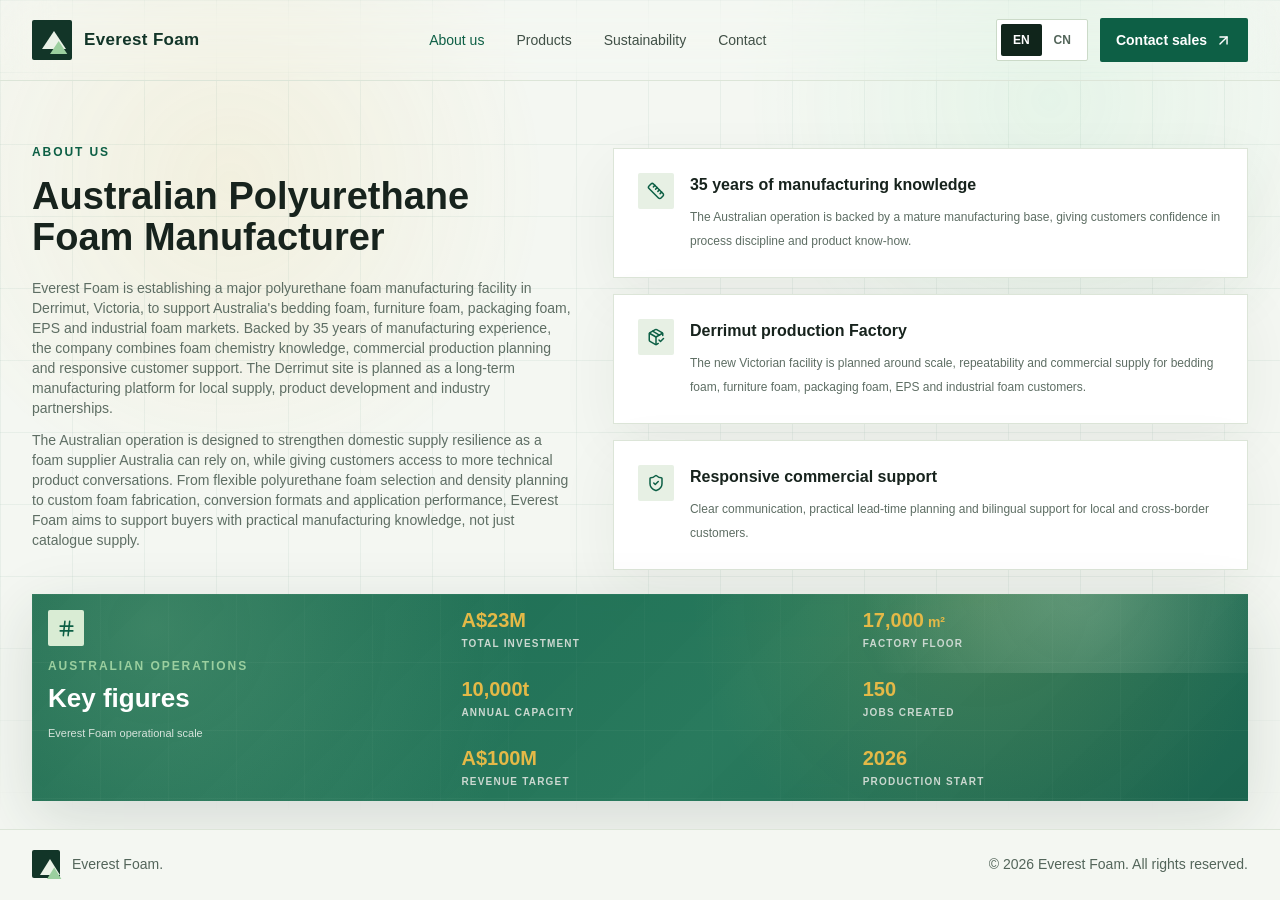
==== commit 591fbe0b: "Improve Everest Foam SEO metadata" ====
--- a/index.html
+++ b/index.html
@@ -1,12 +1,10 @@
-<!DOCTYPE html><html lang="en-AU"><head><meta charSet="utf-8"/><meta name="viewport" content="width=device-width, initial-scale=1"/><link rel="stylesheet" href="/_next/static/chunks/0bog8ax2w268..css" data-precedence="next"/><link rel="preload" as="script" fetchPriority="low" href="/_next/static/chunks/0ht900cau6_ur.js"/><script src="/_next/static/chunks/0t2z5hkh7v~~b.js" async=""></script><script src="/_next/static/chunks/07lhk_q6pmm3r.js" async=""></script><script src="/_next/static/chunks/turbopack-0cek.dh0dqtgy.js" async=""></script><script src="/_next/static/chunks/0dbhjjzl8qfwv.js" async=""></script><script src="/_next/static/chunks/0sr.dskpq83xo.js" async=""></script><script src="/_next/static/chunks/06.jztv-9pl_v.js" async=""></script><title>Everest Foam</title><meta name="description" content="Everest Foam is establishing an Australian foam manufacturing platform in Derrimut, Victoria for bedding, furniture, EPS, filtration, medical and automotive applications."/><meta name="application-name" content="Everest Foam"/><meta name="author" content="Everest Foam"/><meta name="keywords" content="Everest Foam,foam manufacturing,Derrimut,Victoria,bedding foam,EPS,industrial filtration foam"/><meta name="creator" content="Everest Foam"/><meta name="publisher" content="Everest Foam"/><meta name="robots" content="index, follow"/><meta name="category" content="foam manufacturing"/><link rel="canonical" href="https://everestfoam.com.au/"/><meta property="og:title" content="Everest Foam"/><meta property="og:description" content="Australian foam manufacturing platform in Derrimut, Victoria."/><meta property="og:url" content="https://everestfoam.com.au/"/><meta property="og:site_name" content="Everest Foam"/><meta property="og:locale" content="en_AU"/><meta property="og:image" content="https://everestfoam.com.au/everest-favicon.svg"/><meta property="og:image:width" content="64"/><meta property="og:image:height" content="64"/><meta property="og:image:alt" content="Everest Foam logo"/><meta property="og:type" content="website"/><meta name="twitter:card" content="summary"/><meta name="twitter:title" content="Everest Foam"/><meta name="twitter:description" content="Australian foam manufacturing platform in Derrimut, Victoria."/><meta name="twitter:image" content="https://everestfoam.com.au/everest-favicon.svg"/><link rel="icon" href="/everest-favicon.svg" type="image/svg+xml"/><link rel="apple-touch-icon" href="/everest-favicon.svg"/><script src="/_next/static/chunks/03~yq9q893hmn.js" noModule=""></script></head><body><div hidden=""><!--$--><!--/$--></div><main class="min-h-screen bg-[#f4f7f2] text-[#17231d]" data-language="en"><a class="skip-link" href="#content">Skip to content</a><header class="fixed inset-x-0 top-0 z-50 border-b border-[#dce5d8] bg-[#fbfcf8]/92 backdrop-blur-xl"><div class="mx-auto flex h-20 max-w-7xl items-center justify-between px-5 lg:px-8"><a class="flex items-center gap-3" href="/" aria-label="Everest Foam home"><span class="relative inline-flex shrink-0 items-center justify-center rounded-sm bg-[#123528] text-white h-10 w-10" aria-hidden="true"><span class="h-6 w-6 mountain-mark"></span></span><p class="text-[17px] font-semibold tracking-[0.02em] text-[#123528]">Everest Foam</p></a><nav class="hidden items-center gap-8 text-sm font-medium text-[#405047] lg:flex" aria-label="Primary"><a class="transition hover:text-[#0d5f45] text-[#0d5f45]" href="/about/">About us</a><a class="transition hover:text-[#0d5f45] " href="/products/">Products</a><a class="transition hover:text-[#0d5f45] " href="/sustainability/">Sustainability</a><a class="transition hover:text-[#0d5f45] " href="/contact/">Contact</a></nav><div class="hidden items-center gap-3 lg:flex"><div class="inline-flex rounded-sm border border-[#cbdac8] bg-white p-1"><button class="h-8 min-w-10 rounded-sm px-3 text-xs font-semibold transition bg-[#10251b] text-white" type="button">EN</button><button class="h-8 min-w-10 rounded-sm px-3 text-xs font-semibold transition text-[#53655a] hover:text-[#0d5f45]" type="button">CN</button></div><a class="inline-flex h-11 items-center gap-2 rounded-sm bg-[#0d5f45] px-4 text-sm font-semibold text-white transition hover:bg-[#094533]" href="/contact/">Contact sales<svg xmlns="http://www.w3.org/2000/svg" width="17" height="17" viewBox="0 0 24 24" fill="none" stroke="currentColor" stroke-width="2" stroke-linecap="round" stroke-linejoin="round" class="lucide lucide-arrow-up-right"><path d="M7 7h10v10"></path><path d="M7 17 17 7"></path></svg></a></div><button class="inline-flex h-11 w-11 items-center justify-center rounded-sm border border-[#d2ddd0] bg-white text-[#123528] lg:hidden" type="button" aria-label="Open menu"><svg xmlns="http://www.w3.org/2000/svg" width="20" height="20" viewBox="0 0 24 24" fill="none" stroke="currentColor" stroke-width="2" stroke-linecap="round" stroke-linejoin="round" class="lucide lucide-menu"><line x1="4" x2="20" y1="12" y2="12"></line><line x1="4" x2="20" y1="6" y2="6"></line><line x1="4" x2="20" y1="18" y2="18"></line></svg></button></div></header><section class="relative overflow-hidden bg-[#f4f7f2] pt-24" id="content"><div class="absolute inset-0 foam-grid opacity-70" aria-hidden="true"></div><div class="relative mx-auto w-full max-w-7xl px-5 pb-7 pt-8 sm:pt-10 lg:px-8 lg:pt-12"><div class="grid gap-8 lg:grid-cols-[0.92fr_1.08fr] lg:items-start xl:gap-10"><div class="flex flex-col justify-start lg:min-h-[280px]"><p class="text-xs font-semibold uppercase tracking-[0.16em] text-[#0d5f45]">About us</p><h1 class="mt-4 max-w-2xl font-semibold leading-[1.08] tracking-normal text-[#17231d] text-[30px] sm:text-[38px]">Everest Foam in Australia</h1><div class="mt-5 max-w-2xl space-y-3 text-[13px] leading-7 text-[#5e6e64] sm:text-sm"><p>Everest Foam is establishing a major production facility in Derrimut, Victoria, to support Australia&#x27;s bedding, furniture, packaging, EPS and industrial foam markets. Backed by 35 years of manufacturing experience, the company combines foam chemistry knowledge, commercial production planning and responsive customer support. The Derrimut site is planned as a long-term manufacturing platform for local supply, product development and industry partnerships.</p><p>The Australian operation is designed to strengthen domestic supply resilience while giving customers access to more technical product conversations. From material selection and density planning to conversion formats and application performance, Everest Foam aims to support buyers with practical manufacturing knowledge, not just catalogue supply.</p></div></div><div class="grid gap-3 pt-1 sm:gap-4"><article class="border border-[#dce5d8] bg-white p-4 shadow-[0_18px_60px_rgba(31,54,42,0.06)] sm:p-5 lg:min-h-[112px] xl:p-6"><div class="flex items-start gap-4"><span class="inline-flex h-9 w-9 shrink-0 items-center justify-center rounded-sm bg-[#e7f0e4] text-[#0d5f45]"><svg xmlns="http://www.w3.org/2000/svg" width="18" height="18" viewBox="0 0 24 24" fill="none" stroke="currentColor" stroke-width="2" stroke-linecap="round" stroke-linejoin="round" class="lucide lucide-ruler"><path d="M21.3 15.3a2.4 2.4 0 0 1 0 3.4l-2.6 2.6a2.4 2.4 0 0 1-3.4 0L2.7 8.7a2.41 2.41 0 0 1 0-3.4l2.6-2.6a2.41 2.41 0 0 1 3.4 0Z"></path><path d="m14.5 12.5 2-2"></path><path d="m11.5 9.5 2-2"></path><path d="m8.5 6.5 2-2"></path><path d="m17.5 15.5 2-2"></path></svg></span><div><h3 class="text-base font-semibold text-[#17231d]">35 years of manufacturing knowledge</h3><p class="mt-2 text-xs leading-6 text-[#5e6e64]">The Australian operation is backed by a mature manufacturing base, giving customers confidence in process discipline and product know-how.</p></div></div></article><article class="border border-[#dce5d8] bg-white p-4 shadow-[0_18px_60px_rgba(31,54,42,0.06)] sm:p-5 lg:min-h-[112px] xl:p-6"><div class="flex items-start gap-4"><span class="inline-flex h-9 w-9 shrink-0 items-center justify-center rounded-sm bg-[#e7f0e4] text-[#0d5f45]"><svg xmlns="http://www.w3.org/2000/svg" width="18" height="18" viewBox="0 0 24 24" fill="none" stroke="currentColor" stroke-width="2" stroke-linecap="round" stroke-linejoin="round" class="lucide lucide-package-check"><path d="m16 16 2 2 4-4"></path><path d="M21 10V8a2 2 0 0 0-1-1.73l-7-4a2 2 0 0 0-2 0l-7 4A2 2 0 0 0 3 8v8a2 2 0 0 0 1 1.73l7 4a2 2 0 0 0 2 0l2-1.14"></path><path d="m7.5 4.27 9 5.15"></path><polyline points="3.29 7 12 12 20.71 7"></polyline><line x1="12" x2="12" y1="22" y2="12"></line></svg></span><div><h3 class="text-base font-semibold text-[#17231d]">Derrimut production Factory</h3><p class="mt-2 text-xs leading-6 text-[#5e6e64]">The new Victorian facility is planned around scale, repeatability and commercial supply for bedding, furniture, EPS and industrial customers.</p></div></div></article><article class="border border-[#dce5d8] bg-white p-4 shadow-[0_18px_60px_rgba(31,54,42,0.06)] sm:p-5 lg:min-h-[112px] xl:p-6"><div class="flex items-start gap-4"><span class="inline-flex h-9 w-9 shrink-0 items-center justify-center rounded-sm bg-[#e7f0e4] text-[#0d5f45]"><svg xmlns="http://www.w3.org/2000/svg" width="18" height="18" viewBox="0 0 24 24" fill="none" stroke="currentColor" stroke-width="2" stroke-linecap="round" stroke-linejoin="round" class="lucide lucide-shield-check"><path d="M20 13c0 5-3.5 7.5-7.66 8.95a1 1 0 0 1-.67-.01C7.5 20.5 4 18 4 13V6a1 1 0 0 1 1-1c2 0 4.5-1.2 6.24-2.72a1.17 1.17 0 0 1 1.52 0C14.51 3.81 17 5 19 5a1 1 0 0 1 1 1z"></path><path d="m9 12 2 2 4-4"></path></svg></span><div><h3 class="text-base font-semibold text-[#17231d]">Responsive commercial support</h3><p class="mt-2 text-xs leading-6 text-[#5e6e64]">Clear communication, practical lead-time planning and bilingual support for local and cross-border customers.</p></div></div></article></div></div><section class="mt-6 key-figures-panel relative overflow-hidden text-white"><div class="key-figures-glow" aria-hidden="true"></div><div class="key-figures-sheen" aria-hidden="true"></div><div class="grid gap-0 lg:grid-cols-[0.68fr_1.32fr]"><div class="relative p-5 lg:p-4"><span class="mb-3 inline-flex h-9 w-9 items-center justify-center rounded-sm bg-[#d9ecd4] text-[#0d5f45]"><svg xmlns="http://www.w3.org/2000/svg" width="19" height="19" viewBox="0 0 24 24" fill="none" stroke="currentColor" stroke-width="2" stroke-linecap="round" stroke-linejoin="round" class="lucide lucide-hash"><line x1="4" x2="20" y1="9" y2="9"></line><line x1="4" x2="20" y1="15" y2="15"></line><line x1="10" x2="8" y1="3" y2="21"></line><line x1="16" x2="14" y1="3" y2="21"></line></svg></span><p class="text-xs font-semibold uppercase tracking-[0.16em] text-[#9bcf9f]">Australian operations</p><h2 class="mt-2 text-[26px] font-semibold leading-tight tracking-normal">Key figures</h2><p class="mt-2 text-[11px] leading-5 max-w-md text-[#d7e4dc]">Everest Foam operational scale</p></div><div class="relative"><div class="grid sm:grid-cols-2"><div class="px-4 py-3"><p class="text-xl font-semibold text-[#e4b947]">A$23M</p><p class="mt-0.5 text-[10px] font-semibold uppercase tracking-[0.12em] text-[#cbd8d0]">Total investment</p></div><div class="px-4 py-3"><p class="text-xl font-semibold text-[#e4b947]">17,000<span class="text-sm ml-1">m²</span></p><p class="mt-0.5 text-[10px] font-semibold uppercase tracking-[0.12em] text-[#cbd8d0]">Factory floor</p></div><div class="px-4 py-3"><p class="text-xl font-semibold text-[#e4b947]">10,000t</p><p class="mt-0.5 text-[10px] font-semibold uppercase tracking-[0.12em] text-[#cbd8d0]">Annual capacity</p></div><div class="px-4 py-3"><p class="text-xl font-semibold text-[#e4b947]">150</p><p class="mt-0.5 text-[10px] font-semibold uppercase tracking-[0.12em] text-[#cbd8d0]">Jobs created</p></div><div class="px-4 py-3"><p class="text-xl font-semibold text-[#e4b947]">A$100M</p><p class="mt-0.5 text-[10px] font-semibold uppercase tracking-[0.12em] text-[#cbd8d0]">Revenue target</p></div><div class="px-4 py-3"><p class="text-xl font-semibold text-[#e4b947]">2026</p><p class="mt-0.5 text-[10px] font-semibold uppercase tracking-[0.12em] text-[#cbd8d0]">Production start</p></div></div></div></div></section></div></section><footer class="border-t border-[#dce5d8] bg-[#f4f7f2]"><div class="mx-auto flex max-w-7xl flex-col gap-3 px-5 py-5 text-sm text-[#53655a] sm:flex-row sm:items-center sm:justify-between lg:px-8"><div class="flex items-center gap-3"><span class="relative inline-flex shrink-0 items-center justify-center rounded-sm bg-[#123528] text-white h-7 w-7" aria-hidden="true"><span class="h-4 w-4 mountain-mark"></span></span><span>Everest Foam.</span></div><p>© 2026 Everest Foam. All rights reserved.</p></div></footer></main><!--$--><!--/$--><script>
+<!DOCTYPE html><html lang="en-AU"><head><meta charSet="utf-8"/><meta name="viewport" content="width=device-width, initial-scale=1"/><link rel="stylesheet" href="/_next/static/chunks/0bog8ax2w268..css" data-precedence="next"/><link rel="preload" as="script" fetchPriority="low" href="/_next/static/chunks/0ht900cau6_ur.js"/><script src="/_next/static/chunks/0t2z5hkh7v~~b.js" async=""></script><script src="/_next/static/chunks/07lhk_q6pmm3r.js" async=""></script><script src="/_next/static/chunks/turbopack-0cek.dh0dqtgy.js" async=""></script><script src="/_next/static/chunks/0dbhjjzl8qfwv.js" async=""></script><script src="/_next/static/chunks/0r.2w.11a_z7h.js" async=""></script><script src="/_next/static/chunks/0mwbvbhnskuh8.js" async=""></script><title>Everest Foam | Polyurethane Foam Manufacturer Melbourne Australia</title><meta name="description" content="Everest Foam is an Australian polyurethane foam manufacturer supplying bedding, furniture, packaging and industrial foam solutions across Melbourne, Victoria and Australia."/><meta name="application-name" content="Everest Foam"/><meta name="author" content="Everest Foam"/><meta name="keywords" content="polyurethane foam manufacturer, foam manufacturer Melbourne, foam supplier Australia, flexible polyurethane foam, bedding foam, furniture foam, industrial foam, packaging foam, custom foam fabrication, Melbourne, Victoria, Australia"/><meta name="creator" content="Everest Foam"/><meta name="publisher" content="Everest Foam"/><meta name="robots" content="index, follow"/><meta name="category" content="foam manufacturing"/><link rel="canonical" href="https://everestfoam.com.au/"/><meta property="og:title" content="Everest Foam | Polyurethane Foam Manufacturer Melbourne Australia"/><meta property="og:description" content="Australian polyurethane foam manufacturer supplying bedding, furniture, packaging and industrial foam solutions across Melbourne, Victoria and Australia."/><meta property="og:url" content="https://everestfoam.com.au/"/><meta property="og:site_name" content="Everest Foam"/><meta property="og:locale" content="en_AU"/><meta property="og:image" content="https://everestfoam.com.au/flexible-polyurethane-foam-bedding-and-mattress.png"/><meta property="og:image:width" content="1536"/><meta property="og:image:height" content="1024"/><meta property="og:image:alt" content="Polyurethane foam manufacturing in Melbourne by Everest Foam"/><meta property="og:type" content="website"/><meta name="twitter:card" content="summary"/><meta name="twitter:title" content="Everest Foam | Polyurethane Foam Manufacturer Melbourne Australia"/><meta name="twitter:description" content="Australian polyurethane foam manufacturer supplying bedding, furniture, packaging and industrial foam solutions across Melbourne, Victoria and Australia."/><meta name="twitter:image" content="https://everestfoam.com.au/flexible-polyurethane-foam-bedding-and-mattress.png"/><link rel="icon" href="/everest-favicon.svg" type="image/svg+xml"/><link rel="apple-touch-icon" href="/everest-favicon.svg"/><script src="/_next/static/chunks/03~yq9q893hmn.js" noModule=""></script><script type="application/ld+json">{"@context":"https://schema.org","@graph":[{"@type":"Organization","@id":"https://everestfoam.com.au/#organization","name":"Everest Foam","url":"https://everestfoam.com.au/","logo":"https://everestfoam.com.au/everest-favicon.svg","description":"Everest Foam is an Australian polyurethane foam manufacturer and foam supplier serving Melbourne, Victoria and Australia.","contactPoint":{"@type":"ContactPoint","contactType":"sales enquiries","email":"zhang@everestfoam.com.au","areaServed":"AU","availableLanguage":["English","Chinese"]}},{"@type":"LocalBusiness","@id":"https://everestfoam.com.au/#localbusiness","name":"Everest Foam","url":"https://everestfoam.com.au/","image":"https://everestfoam.com.au/flexible-polyurethane-foam-bedding-and-mattress.png","description":"Polyurethane foam manufacturer and foam supplier based in Melbourne, Victoria, Australia.","additionalType":["https://schema.org/Manufacturer"],"address":{"@type":"PostalAddress","streetAddress":"30 Fulton Drive","addressLocality":"Derrimut","addressRegion":"Victoria","addressCountry":"AU"},"areaServed":[{"@type":"Country","name":"Australia"}],"makesOffer":[{"@type":"Offer","itemOffered":{"@type":"Product","name":"Flexible polyurethane foam"}},{"@type":"Offer","itemOffered":{"@type":"Product","name":"Bedding foam"}},{"@type":"Offer","itemOffered":{"@type":"Product","name":"Furniture foam"}},{"@type":"Offer","itemOffered":{"@type":"Product","name":"Industrial foam"}},{"@type":"Offer","itemOffered":{"@type":"Product","name":"Packaging foam"}},{"@type":"Offer","itemOffered":{"@type":"Service","name":"Custom foam fabrication"}}]}]}</script></head><body><div hidden=""><!--$--><!--/$--></div><main class="min-h-screen bg-[#f4f7f2] text-[#17231d]" data-language="en"><a class="skip-link" href="#content">Skip to content</a><header class="fixed inset-x-0 top-0 z-50 border-b border-[#dce5d8] bg-[#fbfcf8]/92 backdrop-blur-xl"><div class="mx-auto flex h-20 max-w-7xl items-center justify-between px-5 lg:px-8"><a class="flex items-center gap-3" href="/" aria-label="Everest Foam home"><span class="relative inline-flex shrink-0 items-center justify-center rounded-sm bg-[#123528] text-white h-10 w-10" aria-hidden="true"><span class="h-6 w-6 mountain-mark"></span></span><p class="text-[17px] font-semibold tracking-[0.02em] text-[#123528]">Everest Foam</p></a><nav class="hidden items-center gap-8 text-sm font-medium text-[#405047] lg:flex" aria-label="Primary"><a class="transition hover:text-[#0d5f45] text-[#0d5f45]" href="/about/">About us</a><a class="transition hover:text-[#0d5f45] " href="/products/">Products</a><a class="transition hover:text-[#0d5f45] " href="/sustainability/">Sustainability</a><a class="transition hover:text-[#0d5f45] " href="/contact/">Contact</a></nav><div class="hidden items-center gap-3 lg:flex"><div class="inline-flex rounded-sm border border-[#cbdac8] bg-white p-1"><button class="h-8 min-w-10 rounded-sm px-3 text-xs font-semibold transition bg-[#10251b] text-white" type="button">EN</button><button class="h-8 min-w-10 rounded-sm px-3 text-xs font-semibold transition text-[#53655a] hover:text-[#0d5f45]" type="button">CN</button></div><a class="inline-flex h-11 items-center gap-2 rounded-sm bg-[#0d5f45] px-4 text-sm font-semibold text-white transition hover:bg-[#094533]" href="/contact/">Contact sales<svg xmlns="http://www.w3.org/2000/svg" width="17" height="17" viewBox="0 0 24 24" fill="none" stroke="currentColor" stroke-width="2" stroke-linecap="round" stroke-linejoin="round" class="lucide lucide-arrow-up-right"><path d="M7 7h10v10"></path><path d="M7 17 17 7"></path></svg></a></div><button class="inline-flex h-11 w-11 items-center justify-center rounded-sm border border-[#d2ddd0] bg-white text-[#123528] lg:hidden" type="button" aria-label="Open menu"><svg xmlns="http://www.w3.org/2000/svg" width="20" height="20" viewBox="0 0 24 24" fill="none" stroke="currentColor" stroke-width="2" stroke-linecap="round" stroke-linejoin="round" class="lucide lucide-menu"><line x1="4" x2="20" y1="12" y2="12"></line><line x1="4" x2="20" y1="6" y2="6"></line><line x1="4" x2="20" y1="18" y2="18"></line></svg></button></div></header><section class="relative overflow-hidden bg-[#f4f7f2] pt-24" id="content"><div class="absolute inset-0 foam-grid opacity-70" aria-hidden="true"></div><div class="relative mx-auto w-full max-w-7xl px-5 pb-7 pt-8 sm:pt-10 lg:px-8 lg:pt-12"><div class="grid gap-8 lg:grid-cols-[0.92fr_1.08fr] lg:items-start xl:gap-10"><div class="flex flex-col justify-start lg:min-h-[280px]"><p class="text-xs font-semibold uppercase tracking-[0.16em] text-[#0d5f45]">About us</p><h1 class="mt-4 max-w-2xl font-semibold leading-[1.08] tracking-normal text-[#17231d] text-[30px] sm:text-[38px]">Australian Polyurethane Foam Manufacturer</h1><div class="mt-5 max-w-2xl space-y-3 text-[13px] leading-7 text-[#5e6e64] sm:text-sm"><p>Everest Foam is establishing a major polyurethane foam manufacturing facility in Derrimut, Victoria, to support Australia&#x27;s bedding foam, furniture foam, packaging foam, EPS and industrial foam markets. Backed by 35 years of manufacturing experience, the company combines foam chemistry knowledge, commercial production planning and responsive customer support. The Derrimut site is planned as a long-term manufacturing platform for local supply, product development and industry partnerships.</p><p>The Australian operation is designed to strengthen domestic supply resilience as a foam supplier Australia can rely on, while giving customers access to more technical product conversations. From flexible polyurethane foam selection and density planning to custom foam fabrication, conversion formats and application performance, Everest Foam aims to support buyers with practical manufacturing knowledge, not just catalogue supply.</p></div></div><div class="grid gap-3 pt-1 sm:gap-4"><article class="border border-[#dce5d8] bg-white p-4 shadow-[0_18px_60px_rgba(31,54,42,0.06)] sm:p-5 lg:min-h-[112px] xl:p-6"><div class="flex items-start gap-4"><span class="inline-flex h-9 w-9 shrink-0 items-center justify-center rounded-sm bg-[#e7f0e4] text-[#0d5f45]"><svg xmlns="http://www.w3.org/2000/svg" width="18" height="18" viewBox="0 0 24 24" fill="none" stroke="currentColor" stroke-width="2" stroke-linecap="round" stroke-linejoin="round" class="lucide lucide-ruler"><path d="M21.3 15.3a2.4 2.4 0 0 1 0 3.4l-2.6 2.6a2.4 2.4 0 0 1-3.4 0L2.7 8.7a2.41 2.41 0 0 1 0-3.4l2.6-2.6a2.41 2.41 0 0 1 3.4 0Z"></path><path d="m14.5 12.5 2-2"></path><path d="m11.5 9.5 2-2"></path><path d="m8.5 6.5 2-2"></path><path d="m17.5 15.5 2-2"></path></svg></span><div><h3 class="text-base font-semibold text-[#17231d]">35 years of manufacturing knowledge</h3><p class="mt-2 text-xs leading-6 text-[#5e6e64]">The Australian operation is backed by a mature manufacturing base, giving customers confidence in process discipline and product know-how.</p></div></div></article><article class="border border-[#dce5d8] bg-white p-4 shadow-[0_18px_60px_rgba(31,54,42,0.06)] sm:p-5 lg:min-h-[112px] xl:p-6"><div class="flex items-start gap-4"><span class="inline-flex h-9 w-9 shrink-0 items-center justify-center rounded-sm bg-[#e7f0e4] text-[#0d5f45]"><svg xmlns="http://www.w3.org/2000/svg" width="18" height="18" viewBox="0 0 24 24" fill="none" stroke="currentColor" stroke-width="2" stroke-linecap="round" stroke-linejoin="round" class="lucide lucide-package-check"><path d="m16 16 2 2 4-4"></path><path d="M21 10V8a2 2 0 0 0-1-1.73l-7-4a2 2 0 0 0-2 0l-7 4A2 2 0 0 0 3 8v8a2 2 0 0 0 1 1.73l7 4a2 2 0 0 0 2 0l2-1.14"></path><path d="m7.5 4.27 9 5.15"></path><polyline points="3.29 7 12 12 20.71 7"></polyline><line x1="12" x2="12" y1="22" y2="12"></line></svg></span><div><h3 class="text-base font-semibold text-[#17231d]">Derrimut production Factory</h3><p class="mt-2 text-xs leading-6 text-[#5e6e64]">The new Victorian facility is planned around scale, repeatability and commercial supply for bedding foam, furniture foam, packaging foam, EPS and industrial foam customers.</p></div></div></article><article class="border border-[#dce5d8] bg-white p-4 shadow-[0_18px_60px_rgba(31,54,42,0.06)] sm:p-5 lg:min-h-[112px] xl:p-6"><div class="flex items-start gap-4"><span class="inline-flex h-9 w-9 shrink-0 items-center justify-center rounded-sm bg-[#e7f0e4] text-[#0d5f45]"><svg xmlns="http://www.w3.org/2000/svg" width="18" height="18" viewBox="0 0 24 24" fill="none" stroke="currentColor" stroke-width="2" stroke-linecap="round" stroke-linejoin="round" class="lucide lucide-shield-check"><path d="M20 13c0 5-3.5 7.5-7.66 8.95a1 1 0 0 1-.67-.01C7.5 20.5 4 18 4 13V6a1 1 0 0 1 1-1c2 0 4.5-1.2 6.24-2.72a1.17 1.17 0 0 1 1.52 0C14.51 3.81 17 5 19 5a1 1 0 0 1 1 1z"></path><path d="m9 12 2 2 4-4"></path></svg></span><div><h3 class="text-base font-semibold text-[#17231d]">Responsive commercial support</h3><p class="mt-2 text-xs leading-6 text-[#5e6e64]">Clear communication, practical lead-time planning and bilingual support for local and cross-border customers.</p></div></div></article></div></div><section class="mt-6 key-figures-panel relative overflow-hidden text-white"><div class="key-figures-glow" aria-hidden="true"></div><div class="key-figures-sheen" aria-hidden="true"></div><div class="grid gap-0 lg:grid-cols-[0.68fr_1.32fr]"><div class="relative p-5 lg:p-4"><span class="mb-3 inline-flex h-9 w-9 items-center justify-center rounded-sm bg-[#d9ecd4] text-[#0d5f45]"><svg xmlns="http://www.w3.org/2000/svg" width="19" height="19" viewBox="0 0 24 24" fill="none" stroke="currentColor" stroke-width="2" stroke-linecap="round" stroke-linejoin="round" class="lucide lucide-hash"><line x1="4" x2="20" y1="9" y2="9"></line><line x1="4" x2="20" y1="15" y2="15"></line><line x1="10" x2="8" y1="3" y2="21"></line><line x1="16" x2="14" y1="3" y2="21"></line></svg></span><p class="text-xs font-semibold uppercase tracking-[0.16em] text-[#9bcf9f]">Australian operations</p><h2 class="mt-2 text-[26px] font-semibold leading-tight tracking-normal">Key figures</h2><p class="mt-2 text-[11px] leading-5 max-w-md text-[#d7e4dc]">Everest Foam operational scale</p></div><div class="relative"><div class="grid sm:grid-cols-2"><div class="px-4 py-3"><p class="text-xl font-semibold text-[#e4b947]">A$23M</p><p class="mt-0.5 text-[10px] font-semibold uppercase tracking-[0.12em] text-[#cbd8d0]">Total investment</p></div><div class="px-4 py-3"><p class="text-xl font-semibold text-[#e4b947]">17,000<span class="text-sm ml-1">m²</span></p><p class="mt-0.5 text-[10px] font-semibold uppercase tracking-[0.12em] text-[#cbd8d0]">Factory floor</p></div><div class="px-4 py-3"><p class="text-xl font-semibold text-[#e4b947]">10,000t</p><p class="mt-0.5 text-[10px] font-semibold uppercase tracking-[0.12em] text-[#cbd8d0]">Annual capacity</p></div><div class="px-4 py-3"><p class="text-xl font-semibold text-[#e4b947]">150</p><p class="mt-0.5 text-[10px] font-semibold uppercase tracking-[0.12em] text-[#cbd8d0]">Jobs created</p></div><div class="px-4 py-3"><p class="text-xl font-semibold text-[#e4b947]">A$100M</p><p class="mt-0.5 text-[10px] font-semibold uppercase tracking-[0.12em] text-[#cbd8d0]">Revenue target</p></div><div class="px-4 py-3"><p class="text-xl font-semibold text-[#e4b947]">2026</p><p class="mt-0.5 text-[10px] font-semibold uppercase tracking-[0.12em] text-[#cbd8d0]">Production start</p></div></div></div></div></section></div></section><footer class="border-t border-[#dce5d8] bg-[#f4f7f2]"><div class="mx-auto flex max-w-7xl flex-col gap-3 px-5 py-5 text-sm text-[#53655a] sm:flex-row sm:items-center sm:justify-between lg:px-8"><div class="flex items-center gap-3"><span class="relative inline-flex shrink-0 items-center justify-center rounded-sm bg-[#123528] text-white h-7 w-7" aria-hidden="true"><span class="h-4 w-4 mountain-mark"></span></span><span>Everest Foam.</span></div><p>© 2026 Everest Foam. All rights reserved.</p></div></footer></main><!--$--><!--/$--><script>
 (function () {
   var isEverest = true || window.location.port === "3001" || /everest/i.test(window.location.hostname);
   if (!isEverest) return;
 
   function applyEverestBranding() {
-    document.title = "Everest Foam";
-
-    var href = "/everest-favicon.svg";
+var href = "/everest-favicon.svg";
     document.querySelectorAll('link[rel~="icon"], link[rel="shortcut icon"], link[rel="apple-touch-icon"]').forEach(function (link) {
       link.parentNode && link.parentNode.removeChild(link);
     });
@@ -23,7 +21,7 @@
   window.addEventListener("DOMContentLoaded", applyEverestBranding);
   var observer = new MutationObserver(function () {
     var icons = document.querySelectorAll('link[rel~="icon"], link[rel="shortcut icon"], link[rel="apple-touch-icon"]');
-    var needsUpdate = document.title !== "Everest Foam" || icons.length !== 1 || icons[0].getAttribute("href") !== href;
+    var needsUpdate = icons.length !== 1 || icons[0].getAttribute("href") !== href;
     if (needsUpdate) applyEverestBranding();
   });
   observer.observe(document.head, { childList: true, subtree: true });
@@ -31,4 +29,4 @@
   window.setTimeout(applyEverestBranding, 1000);
   window.setTimeout(function () { observer.disconnect(); applyEverestBranding(); }, 3000);
 })();
-            </script><script src="/_next/static/chunks/0ht900cau6_ur.js" id="_R_" async=""></script><script>(self.__next_f=self.__next_f||[]).push([0])</script><script>self.__next_f.push([1,"1:\"$Sreact.fragment\"\n2:I[39756,[\"/_next/static/chunks/0dbhjjzl8qfwv.js\"],\"default\"]\n3:I[37457,[\"/_next/static/chunks/0dbhjjzl8qfwv.js\"],\"default\"]\n5:I[47257,[\"/_next/static/chunks/0dbhjjzl8qfwv.js\"],\"ClientPageRoot\"]\n6:I[31713,[\"/_next/static/chunks/0dbhjjzl8qfwv.js\",\"/_next/static/chunks/0sr.dskpq83xo.js\",\"/_next/static/chunks/06.jztv-9pl_v.js\"],\"default\"]\n9:I[97367,[\"/_next/static/chunks/0dbhjjzl8qfwv.js\"],\"OutletBoundary\"]\na:\"$Sreact.suspense\"\nc:I[97367,[\"/_next/static/chunks/0dbhjjzl8qfwv.js\"],\"ViewportBoundary\"]\ne:I[97367,[\"/_next/static/chunks/0dbhjjzl8qfwv.js\"],\"MetadataBoundary\"]\n10:I[68027,[\"/_next/static/chunks/0dbhjjzl8qfwv.js\"],\"default\",1]\n:HL[\"/_next/static/chunks/0bog8ax2w268..css\",\"style\"]\n4:T578,"])</script><script>self.__next_f.push([1,"\n(function () {\n  var isEverest = true || window.location.port === \"3001\" || /everest/i.test(window.location.hostname);\n  if (!isEverest) return;\n\n  function applyEverestBranding() {\n    document.title = \"Everest Foam\";\n\n    var href = \"/everest-favicon.svg\";\n    document.querySelectorAll('link[rel~=\"icon\"], link[rel=\"shortcut icon\"], link[rel=\"apple-touch-icon\"]').forEach(function (link) {\n      link.parentNode \u0026\u0026 link.parentNode.removeChild(link);\n    });\n\n    var link = document.createElement(\"link\");\n    link.rel = \"icon\";\n    link.type = \"image/svg+xml\";\n    link.href = href;\n    link.setAttribute(\"data-everest-brand\", \"true\");\n    document.head.appendChild(link);\n  }\n\n  applyEverestBranding();\n  window.addEventListener(\"DOMContentLoaded\", applyEverestBranding);\n  var observer = new MutationObserver(function () {\n    var icons = document.querySelectorAll('link[rel~=\"icon\"], link[rel=\"shortcut icon\"], link[rel=\"apple-touch-icon\"]');\n    var needsUpdate = document.title !== \"Everest Foam\" || icons.length !== 1 || icons[0].getAttribute(\"href\") !== href;\n    if (needsUpdate) applyEverestBranding();\n  });\n  observer.observe(document.head, { childList: true, subtree: true });\n  window.setTimeout(applyEverestBranding, 300);\n  window.setTimeout(applyEverestBranding, 1000);\n  window.setTimeout(function () { observer.disconnect(); applyEverestBranding(); }, 3000);\n})();\n            "])</script><script>self.__next_f.push([1,"0:{\"P\":null,\"c\":[\"\",\"\"],\"q\":\"\",\"i\":false,\"f\":[[[\"\",{\"children\":[\"__PAGE__\",{}]},\"$undefined\",\"$undefined\",16],[[\"$\",\"$1\",\"c\",{\"children\":[[[\"$\",\"link\",\"0\",{\"rel\":\"stylesheet\",\"href\":\"/_next/static/chunks/0bog8ax2w268..css\",\"precedence\":\"next\",\"crossOrigin\":\"$undefined\",\"nonce\":\"$undefined\"}],[\"$\",\"script\",\"script-0\",{\"src\":\"/_next/static/chunks/0dbhjjzl8qfwv.js\",\"async\":true,\"nonce\":\"$undefined\"}]],[\"$\",\"html\",null,{\"lang\":\"en-AU\",\"children\":[\"$\",\"body\",null,{\"children\":[[\"$\",\"$L2\",null,{\"parallelRouterKey\":\"children\",\"error\":\"$undefined\",\"errorStyles\":\"$undefined\",\"errorScripts\":\"$undefined\",\"template\":[\"$\",\"$L3\",null,{}],\"templateStyles\":\"$undefined\",\"templateScripts\":\"$undefined\",\"notFound\":[[[\"$\",\"title\",null,{\"children\":\"404: This page could not be found.\"}],[\"$\",\"div\",null,{\"style\":{\"fontFamily\":\"system-ui,\\\"Segoe UI\\\",Roboto,Helvetica,Arial,sans-serif,\\\"Apple Color Emoji\\\",\\\"Segoe UI Emoji\\\"\",\"height\":\"100vh\",\"textAlign\":\"center\",\"display\":\"flex\",\"flexDirection\":\"column\",\"alignItems\":\"center\",\"justifyContent\":\"center\"},\"children\":[\"$\",\"div\",null,{\"children\":[[\"$\",\"style\",null,{\"dangerouslySetInnerHTML\":{\"__html\":\"body{color:#000;background:#fff;margin:0}.next-error-h1{border-right:1px solid rgba(0,0,0,.3)}@media (prefers-color-scheme:dark){body{color:#fff;background:#000}.next-error-h1{border-right:1px solid rgba(255,255,255,.3)}}\"}}],[\"$\",\"h1\",null,{\"className\":\"next-error-h1\",\"style\":{\"display\":\"inline-block\",\"margin\":\"0 20px 0 0\",\"padding\":\"0 23px 0 0\",\"fontSize\":24,\"fontWeight\":500,\"verticalAlign\":\"top\",\"lineHeight\":\"49px\"},\"children\":404}],[\"$\",\"div\",null,{\"style\":{\"display\":\"inline-block\"},\"children\":[\"$\",\"h2\",null,{\"style\":{\"fontSize\":14,\"fontWeight\":400,\"lineHeight\":\"49px\",\"margin\":0},\"children\":\"This page could not be found.\"}]}]]}]}]],[]],\"forbidden\":\"$undefined\",\"unauthorized\":\"$undefined\"}],[\"$\",\"script\",null,{\"dangerouslySetInnerHTML\":{\"__html\":\"$4\"}}]]}]}]]}],{\"children\":[[\"$\",\"$1\",\"c\",{\"children\":[[\"$\",\"$L5\",null,{\"Component\":\"$6\",\"serverProvidedParams\":{\"searchParams\":{},\"params\":{},\"promises\":[\"$@7\",\"$@8\"]}}],[[\"$\",\"script\",\"script-0\",{\"src\":\"/_next/static/chunks/0sr.dskpq83xo.js\",\"async\":true,\"nonce\":\"$undefined\"}],[\"$\",\"script\",\"script-1\",{\"src\":\"/_next/static/chunks/06.jztv-9pl_v.js\",\"async\":true,\"nonce\":\"$undefined\"}]],[\"$\",\"$L9\",null,{\"children\":[\"$\",\"$a\",null,{\"name\":\"Next.MetadataOutlet\",\"children\":\"$@b\"}]}]]}],{},null,false,null]},null,false,null],[\"$\",\"$1\",\"h\",{\"children\":[null,[\"$\",\"$Lc\",null,{\"children\":\"$Ld\"}],[\"$\",\"div\",null,{\"hidden\":true,\"children\":[\"$\",\"$Le\",null,{\"children\":[\"$\",\"$a\",null,{\"name\":\"Next.Metadata\",\"children\":\"$Lf\"}]}]}],null]}],false]],\"m\":\"$undefined\",\"G\":[\"$10\",[[\"$\",\"link\",\"0\",{\"rel\":\"stylesheet\",\"href\":\"/_next/static/chunks/0bog8ax2w268..css\",\"precedence\":\"next\",\"crossOrigin\":\"$undefined\",\"nonce\":\"$undefined\"}]]],\"S\":true,\"h\":null,\"s\":\"$undefined\",\"l\":\"$undefined\",\"p\":\"$undefined\",\"d\":\"$undefined\",\"b\":\"QsU0UFHSt6-n90kBFDS9C\"}\n"])</script><script>self.__next_f.push([1,"7:{}\n8:\"$0:f:0:1:1:children:0:props:children:0:props:serverProvidedParams:params\"\n"])</script><script>self.__next_f.push([1,"d:[[\"$\",\"meta\",\"0\",{\"charSet\":\"utf-8\"}],[\"$\",\"meta\",\"1\",{\"name\":\"viewport\",\"content\":\"width=device-width, initial-scale=1\"}]]\n"])</script><script>self.__next_f.push([1,"11:I[27201,[\"/_next/static/chunks/0dbhjjzl8qfwv.js\"],\"IconMark\"]\nb:null\n"])</script><script>self.__next_f.push([1,"f:[[\"$\",\"title\",\"0\",{\"children\":\"Everest Foam\"}],[\"$\",\"meta\",\"1\",{\"name\":\"description\",\"content\":\"Everest Foam is establishing an Australian foam manufacturing platform in Derrimut, Victoria for bedding, furniture, EPS, filtration, medical and automotive applications.\"}],[\"$\",\"meta\",\"2\",{\"name\":\"application-name\",\"content\":\"Everest Foam\"}],[\"$\",\"meta\",\"3\",{\"name\":\"author\",\"content\":\"Everest Foam\"}],[\"$\",\"meta\",\"4\",{\"name\":\"keywords\",\"content\":\"Everest Foam,foam manufacturing,Derrimut,Victoria,bedding foam,EPS,industrial filtration foam\"}],[\"$\",\"meta\",\"5\",{\"name\":\"creator\",\"content\":\"Everest Foam\"}],[\"$\",\"meta\",\"6\",{\"name\":\"publisher\",\"content\":\"Everest Foam\"}],[\"$\",\"meta\",\"7\",{\"name\":\"robots\",\"content\":\"index, follow\"}],[\"$\",\"meta\",\"8\",{\"name\":\"category\",\"content\":\"foam manufacturing\"}],[\"$\",\"link\",\"9\",{\"rel\":\"canonical\",\"href\":\"https://everestfoam.com.au/\"}],[\"$\",\"meta\",\"10\",{\"property\":\"og:title\",\"content\":\"Everest Foam\"}],[\"$\",\"meta\",\"11\",{\"property\":\"og:description\",\"content\":\"Australian foam manufacturing platform in Derrimut, Victoria.\"}],[\"$\",\"meta\",\"12\",{\"property\":\"og:url\",\"content\":\"https://everestfoam.com.au/\"}],[\"$\",\"meta\",\"13\",{\"property\":\"og:site_name\",\"content\":\"Everest Foam\"}],[\"$\",\"meta\",\"14\",{\"property\":\"og:locale\",\"content\":\"en_AU\"}],[\"$\",\"meta\",\"15\",{\"property\":\"og:image\",\"content\":\"https://everestfoam.com.au/everest-favicon.svg\"}],[\"$\",\"meta\",\"16\",{\"property\":\"og:image:width\",\"content\":\"64\"}],[\"$\",\"meta\",\"17\",{\"property\":\"og:image:height\",\"content\":\"64\"}],[\"$\",\"meta\",\"18\",{\"property\":\"og:image:alt\",\"content\":\"Everest Foam logo\"}],[\"$\",\"meta\",\"19\",{\"property\":\"og:type\",\"content\":\"website\"}],[\"$\",\"meta\",\"20\",{\"name\":\"twitter:card\",\"content\":\"summary\"}],[\"$\",\"meta\",\"21\",{\"name\":\"twitter:title\",\"content\":\"Everest Foam\"}],[\"$\",\"meta\",\"22\",{\"name\":\"twitter:description\",\"content\":\"Australian foam manufacturing platform in Derrimut, Victoria.\"}],[\"$\",\"meta\",\"23\",{\"name\":\"twitter:image\",\"content\":\"https://everestfoam.com.au/everest-favicon.svg\"}],[\"$\",\"link\",\"24\",{\"rel\":\"icon\",\"href\":\"/everest-favicon.svg\",\"type\":\"image/svg+xml\"}],[\"$\",\"link\",\"25\",{\"rel\":\"apple-touch-icon\",\"href\":\"/everest-favicon.svg\"}],[\"$\",\"$L11\",\"26\",{}]]\n"])</script></body></html>+            </script><script src="/_next/static/chunks/0ht900cau6_ur.js" id="_R_" async=""></script><script>(self.__next_f=self.__next_f||[]).push([0])</script><script>self.__next_f.push([1,"1:\"$Sreact.fragment\"\n2:I[39756,[\"/_next/static/chunks/0dbhjjzl8qfwv.js\"],\"default\"]\n3:I[37457,[\"/_next/static/chunks/0dbhjjzl8qfwv.js\"],\"default\"]\n5:I[47257,[\"/_next/static/chunks/0dbhjjzl8qfwv.js\"],\"ClientPageRoot\"]\n6:I[31713,[\"/_next/static/chunks/0dbhjjzl8qfwv.js\",\"/_next/static/chunks/0r.2w.11a_z7h.js\",\"/_next/static/chunks/0mwbvbhnskuh8.js\"],\"default\"]\n9:I[97367,[\"/_next/static/chunks/0dbhjjzl8qfwv.js\"],\"OutletBoundary\"]\na:\"$Sreact.suspense\"\nc:I[97367,[\"/_next/static/chunks/0dbhjjzl8qfwv.js\"],\"ViewportBoundary\"]\ne:I[97367,[\"/_next/static/chunks/0dbhjjzl8qfwv.js\"],\"MetadataBoundary\"]\n10:I[68027,[\"/_next/static/chunks/0dbhjjzl8qfwv.js\"],\"default\",1]\n:HL[\"/_next/static/chunks/0bog8ax2w268..css\",\"style\"]\n4:T578,"])</script><script>self.__next_f.push([1,"\n(function () {\n  var isEverest = true || window.location.port === \"3001\" || /everest/i.test(window.location.hostname);\n  if (!isEverest) return;\n\n  function applyEverestBranding() {\n    var href = \"/everest-favicon.svg\";\n    document.querySelectorAll('link[rel~=\"icon\"], link[rel=\"shortcut icon\"], link[rel=\"apple-touch-icon\"]').forEach(function (link) {\n      link.parentNode \u0026\u0026 link.parentNode.removeChild(link);\n    });\n\n    var link = document.createElement(\"link\");\n    link.rel = \"icon\";\n    link.type = \"image/svg+xml\";\n    link.href = href;\n    link.setAttribute(\"data-everest-brand\", \"true\");\n    document.head.appendChild(link);\n  }\n\n  applyEverestBranding();\n  window.addEventListener(\"DOMContentLoaded\", applyEverestBranding);\n  var observer = new MutationObserver(function () {\n    var icons = document.querySelectorAll('link[rel~=\"icon\"], link[rel=\"shortcut icon\"], link[rel=\"apple-touch-icon\"]');\n    var needsUpdate = icons.length !== 1 || icons[0].getAttribute(\"href\") !== href;\n    if (needsUpdate) applyEverestBranding();\n  });\n  observer.observe(document.head, { childList: true, subtree: true });\n  window.setTimeout(applyEverestBranding, 300);\n  window.setTimeout(applyEverestBranding, 1000);\n  window.setTimeout(function () { observer.disconnect(); applyEverestBranding(); }, 3000);\n})();\n            "])</script><script>self.__next_f.push([1,"0:{\"P\":null,\"c\":[\"\",\"\"],\"q\":\"\",\"i\":false,\"f\":[[[\"\",{\"children\":[\"__PAGE__\",{}]},\"$undefined\",\"$undefined\",16],[[\"$\",\"$1\",\"c\",{\"children\":[[[\"$\",\"link\",\"0\",{\"rel\":\"stylesheet\",\"href\":\"/_next/static/chunks/0bog8ax2w268..css\",\"precedence\":\"next\",\"crossOrigin\":\"$undefined\",\"nonce\":\"$undefined\"}],[\"$\",\"script\",\"script-0\",{\"src\":\"/_next/static/chunks/0dbhjjzl8qfwv.js\",\"async\":true,\"nonce\":\"$undefined\"}]],[\"$\",\"html\",null,{\"lang\":\"en-AU\",\"children\":[\"$\",\"body\",null,{\"children\":[[\"$\",\"$L2\",null,{\"parallelRouterKey\":\"children\",\"error\":\"$undefined\",\"errorStyles\":\"$undefined\",\"errorScripts\":\"$undefined\",\"template\":[\"$\",\"$L3\",null,{}],\"templateStyles\":\"$undefined\",\"templateScripts\":\"$undefined\",\"notFound\":[[[\"$\",\"title\",null,{\"children\":\"404: This page could not be found.\"}],[\"$\",\"div\",null,{\"style\":{\"fontFamily\":\"system-ui,\\\"Segoe UI\\\",Roboto,Helvetica,Arial,sans-serif,\\\"Apple Color Emoji\\\",\\\"Segoe UI Emoji\\\"\",\"height\":\"100vh\",\"textAlign\":\"center\",\"display\":\"flex\",\"flexDirection\":\"column\",\"alignItems\":\"center\",\"justifyContent\":\"center\"},\"children\":[\"$\",\"div\",null,{\"children\":[[\"$\",\"style\",null,{\"dangerouslySetInnerHTML\":{\"__html\":\"body{color:#000;background:#fff;margin:0}.next-error-h1{border-right:1px solid rgba(0,0,0,.3)}@media (prefers-color-scheme:dark){body{color:#fff;background:#000}.next-error-h1{border-right:1px solid rgba(255,255,255,.3)}}\"}}],[\"$\",\"h1\",null,{\"className\":\"next-error-h1\",\"style\":{\"display\":\"inline-block\",\"margin\":\"0 20px 0 0\",\"padding\":\"0 23px 0 0\",\"fontSize\":24,\"fontWeight\":500,\"verticalAlign\":\"top\",\"lineHeight\":\"49px\"},\"children\":404}],[\"$\",\"div\",null,{\"style\":{\"display\":\"inline-block\"},\"children\":[\"$\",\"h2\",null,{\"style\":{\"fontSize\":14,\"fontWeight\":400,\"lineHeight\":\"49px\",\"margin\":0},\"children\":\"This page could not be found.\"}]}]]}]}]],[]],\"forbidden\":\"$undefined\",\"unauthorized\":\"$undefined\"}],[\"$\",\"script\",null,{\"dangerouslySetInnerHTML\":{\"__html\":\"$4\"}}]]}]}]]}],{\"children\":[[\"$\",\"$1\",\"c\",{\"children\":[[\"$\",\"$L5\",null,{\"Component\":\"$6\",\"serverProvidedParams\":{\"searchParams\":{},\"params\":{},\"promises\":[\"$@7\",\"$@8\"]}}],[[\"$\",\"script\",\"script-0\",{\"src\":\"/_next/static/chunks/0r.2w.11a_z7h.js\",\"async\":true,\"nonce\":\"$undefined\"}],[\"$\",\"script\",\"script-1\",{\"src\":\"/_next/static/chunks/0mwbvbhnskuh8.js\",\"async\":true,\"nonce\":\"$undefined\"}]],[\"$\",\"$L9\",null,{\"children\":[\"$\",\"$a\",null,{\"name\":\"Next.MetadataOutlet\",\"children\":\"$@b\"}]}]]}],{},null,false,null]},null,false,null],[\"$\",\"$1\",\"h\",{\"children\":[null,[\"$\",\"$Lc\",null,{\"children\":\"$Ld\"}],[\"$\",\"div\",null,{\"hidden\":true,\"children\":[\"$\",\"$Le\",null,{\"children\":[\"$\",\"$a\",null,{\"name\":\"Next.Metadata\",\"children\":\"$Lf\"}]}]}],null]}],false]],\"m\":\"$undefined\",\"G\":[\"$10\",[[\"$\",\"link\",\"0\",{\"rel\":\"stylesheet\",\"href\":\"/_next/static/chunks/0bog8ax2w268..css\",\"precedence\":\"next\",\"crossOrigin\":\"$undefined\",\"nonce\":\"$undefined\"}]]],\"S\":true,\"h\":null,\"s\":\"$undefined\",\"l\":\"$undefined\",\"p\":\"$undefined\",\"d\":\"$undefined\",\"b\":\"pxtN_bCX9iPHcbuPgizwf\"}\n"])</script><script>self.__next_f.push([1,"7:{}\n8:\"$0:f:0:1:1:children:0:props:children:0:props:serverProvidedParams:params\"\n"])</script><script>self.__next_f.push([1,"d:[[\"$\",\"meta\",\"0\",{\"charSet\":\"utf-8\"}],[\"$\",\"meta\",\"1\",{\"name\":\"viewport\",\"content\":\"width=device-width, initial-scale=1\"}]]\n"])</script><script>self.__next_f.push([1,"11:I[27201,[\"/_next/static/chunks/0dbhjjzl8qfwv.js\"],\"IconMark\"]\nb:null\n"])</script><script>self.__next_f.push([1,"f:[[\"$\",\"title\",\"0\",{\"children\":\"Everest Foam | Polyurethane Foam Manufacturer Melbourne Australia\"}],[\"$\",\"meta\",\"1\",{\"name\":\"description\",\"content\":\"Everest Foam is an Australian polyurethane foam manufacturer supplying bedding, furniture, packaging and industrial foam solutions across Melbourne, Victoria and Australia.\"}],[\"$\",\"meta\",\"2\",{\"name\":\"application-name\",\"content\":\"Everest Foam\"}],[\"$\",\"meta\",\"3\",{\"name\":\"author\",\"content\":\"Everest Foam\"}],[\"$\",\"meta\",\"4\",{\"name\":\"keywords\",\"content\":\"polyurethane foam manufacturer, foam manufacturer Melbourne, foam supplier Australia, flexible polyurethane foam, bedding foam, furniture foam, industrial foam, packaging foam, custom foam fabrication, Melbourne, Victoria, Australia\"}],[\"$\",\"meta\",\"5\",{\"name\":\"creator\",\"content\":\"Everest Foam\"}],[\"$\",\"meta\",\"6\",{\"name\":\"publisher\",\"content\":\"Everest Foam\"}],[\"$\",\"meta\",\"7\",{\"name\":\"robots\",\"content\":\"index, follow\"}],[\"$\",\"meta\",\"8\",{\"name\":\"category\",\"content\":\"foam manufacturing\"}],[\"$\",\"link\",\"9\",{\"rel\":\"canonical\",\"href\":\"https://everestfoam.com.au/\"}],[\"$\",\"meta\",\"10\",{\"property\":\"og:title\",\"content\":\"Everest Foam | Polyurethane Foam Manufacturer Melbourne Australia\"}],[\"$\",\"meta\",\"11\",{\"property\":\"og:description\",\"content\":\"Australian polyurethane foam manufacturer supplying bedding, furniture, packaging and industrial foam solutions across Melbourne, Victoria and Australia.\"}],[\"$\",\"meta\",\"12\",{\"property\":\"og:url\",\"content\":\"https://everestfoam.com.au/\"}],[\"$\",\"meta\",\"13\",{\"property\":\"og:site_name\",\"content\":\"Everest Foam\"}],[\"$\",\"meta\",\"14\",{\"property\":\"og:locale\",\"content\":\"en_AU\"}],[\"$\",\"meta\",\"15\",{\"property\":\"og:image\",\"content\":\"https://everestfoam.com.au/flexible-polyurethane-foam-bedding-and-mattress.png\"}],[\"$\",\"meta\",\"16\",{\"property\":\"og:image:width\",\"content\":\"1536\"}],[\"$\",\"meta\",\"17\",{\"property\":\"og:image:height\",\"content\":\"1024\"}],[\"$\",\"meta\",\"18\",{\"property\":\"og:image:alt\",\"content\":\"Polyurethane foam manufacturing in Melbourne by Everest Foam\"}],[\"$\",\"meta\",\"19\",{\"property\":\"og:type\",\"content\":\"website\"}],[\"$\",\"meta\",\"20\",{\"name\":\"twitter:card\",\"content\":\"summary\"}],[\"$\",\"meta\",\"21\",{\"name\":\"twitter:title\",\"content\":\"Everest Foam | Polyurethane Foam Manufacturer Melbourne Australia\"}],[\"$\",\"meta\",\"22\",{\"name\":\"twitter:description\",\"content\":\"Australian polyurethane foam manufacturer supplying bedding, furniture, packaging and industrial foam solutions across Melbourne, Victoria and Australia.\"}],[\"$\",\"meta\",\"23\",{\"name\":\"twitter:image\",\"content\":\"https://everestfoam.com.au/flexible-polyurethane-foam-bedding-and-mattress.png\"}],[\"$\",\"link\",\"24\",{\"rel\":\"icon\",\"href\":\"/everest-favicon.svg\",\"type\":\"image/svg+xml\"}],[\"$\",\"link\",\"25\",{\"rel\":\"apple-touch-icon\",\"href\":\"/everest-favicon.svg\"}],[\"$\",\"$L11\",\"26\",{}]]\n"])</script><script id="everest-seo-h1-guard">(function(){function fix(){var h=document.querySelector('h1');if(!h)return;var p=location.pathname.replace(/\/+$/,'')||'/';if(p==='/about')h.textContent='About Everest Foam';if(p==='/sustainability')h.textContent='Sustainability Commitment and Practice';}fix();window.addEventListener('DOMContentLoaded',fix);window.setTimeout(fix,300);window.setTimeout(fix,1000);})();</script></body></html>
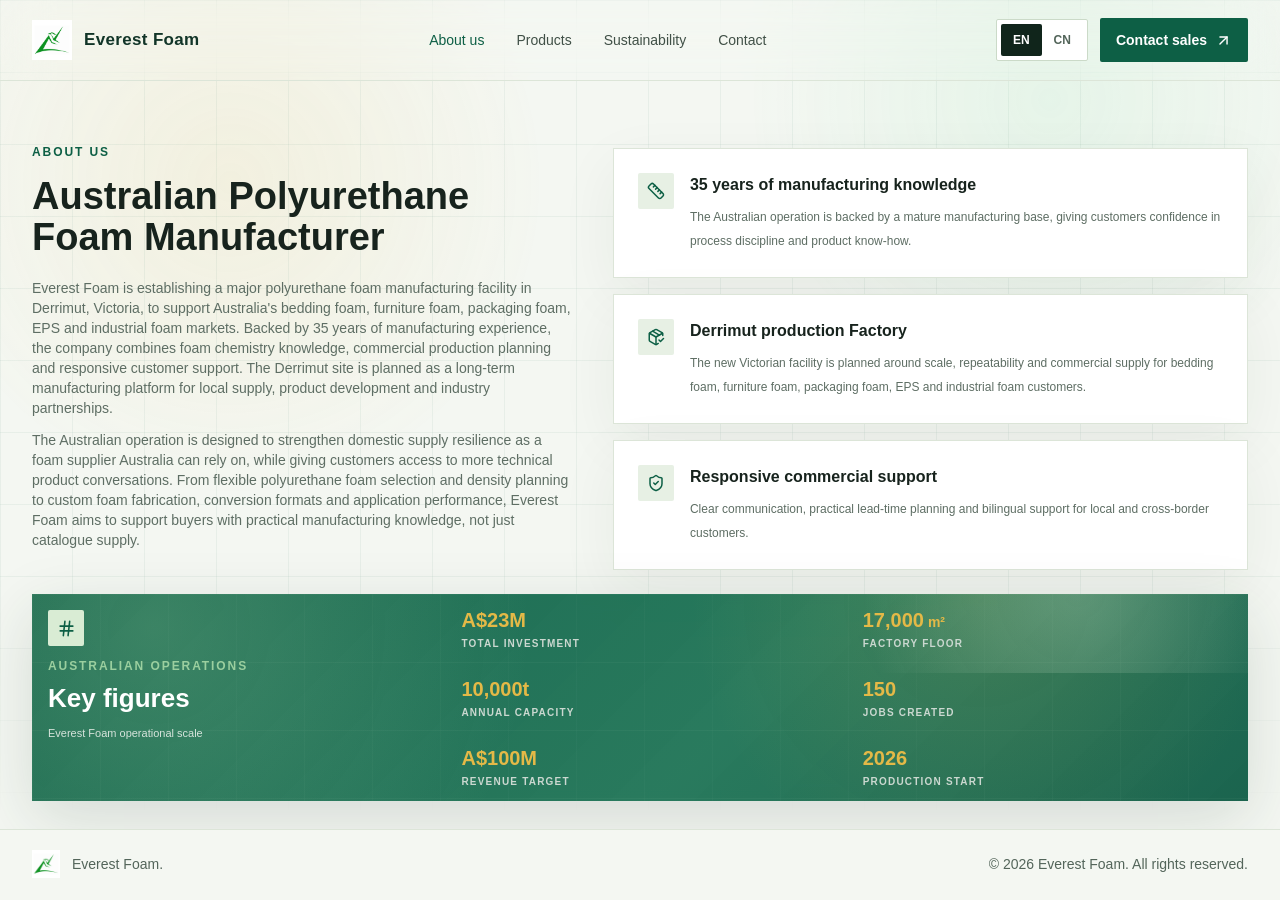
==== commit ff0e454b: "Update Everest Foam logo and favicon" ====
--- a/index.html
+++ b/index.html
@@ -1,17 +1,17 @@
-<!DOCTYPE html><html lang="en-AU"><head><meta charSet="utf-8"/><meta name="viewport" content="width=device-width, initial-scale=1"/><link rel="stylesheet" href="/_next/static/chunks/0bog8ax2w268..css" data-precedence="next"/><link rel="preload" as="script" fetchPriority="low" href="/_next/static/chunks/0ht900cau6_ur.js"/><script src="/_next/static/chunks/0t2z5hkh7v~~b.js" async=""></script><script src="/_next/static/chunks/07lhk_q6pmm3r.js" async=""></script><script src="/_next/static/chunks/turbopack-0cek.dh0dqtgy.js" async=""></script><script src="/_next/static/chunks/0dbhjjzl8qfwv.js" async=""></script><script src="/_next/static/chunks/0r.2w.11a_z7h.js" async=""></script><script src="/_next/static/chunks/0mwbvbhnskuh8.js" async=""></script><title>Everest Foam | Polyurethane Foam Manufacturer Melbourne Australia</title><meta name="description" content="Everest Foam is an Australian polyurethane foam manufacturer supplying bedding, furniture, packaging and industrial foam solutions across Melbourne, Victoria and Australia."/><meta name="application-name" content="Everest Foam"/><meta name="author" content="Everest Foam"/><meta name="keywords" content="polyurethane foam manufacturer, foam manufacturer Melbourne, foam supplier Australia, flexible polyurethane foam, bedding foam, furniture foam, industrial foam, packaging foam, custom foam fabrication, Melbourne, Victoria, Australia"/><meta name="creator" content="Everest Foam"/><meta name="publisher" content="Everest Foam"/><meta name="robots" content="index, follow"/><meta name="category" content="foam manufacturing"/><link rel="canonical" href="https://everestfoam.com.au/"/><meta property="og:title" content="Everest Foam | Polyurethane Foam Manufacturer Melbourne Australia"/><meta property="og:description" content="Australian polyurethane foam manufacturer supplying bedding, furniture, packaging and industrial foam solutions across Melbourne, Victoria and Australia."/><meta property="og:url" content="https://everestfoam.com.au/"/><meta property="og:site_name" content="Everest Foam"/><meta property="og:locale" content="en_AU"/><meta property="og:image" content="https://everestfoam.com.au/flexible-polyurethane-foam-bedding-and-mattress.png"/><meta property="og:image:width" content="1536"/><meta property="og:image:height" content="1024"/><meta property="og:image:alt" content="Polyurethane foam manufacturing in Melbourne by Everest Foam"/><meta property="og:type" content="website"/><meta name="twitter:card" content="summary"/><meta name="twitter:title" content="Everest Foam | Polyurethane Foam Manufacturer Melbourne Australia"/><meta name="twitter:description" content="Australian polyurethane foam manufacturer supplying bedding, furniture, packaging and industrial foam solutions across Melbourne, Victoria and Australia."/><meta name="twitter:image" content="https://everestfoam.com.au/flexible-polyurethane-foam-bedding-and-mattress.png"/><link rel="icon" href="/everest-favicon.svg" type="image/svg+xml"/><link rel="apple-touch-icon" href="/everest-favicon.svg"/><script src="/_next/static/chunks/03~yq9q893hmn.js" noModule=""></script><script type="application/ld+json">{"@context":"https://schema.org","@graph":[{"@type":"Organization","@id":"https://everestfoam.com.au/#organization","name":"Everest Foam","url":"https://everestfoam.com.au/","logo":"https://everestfoam.com.au/everest-favicon.svg","description":"Everest Foam is an Australian polyurethane foam manufacturer and foam supplier serving Melbourne, Victoria and Australia.","contactPoint":{"@type":"ContactPoint","contactType":"sales enquiries","email":"zhang@everestfoam.com.au","areaServed":"AU","availableLanguage":["English","Chinese"]}},{"@type":"LocalBusiness","@id":"https://everestfoam.com.au/#localbusiness","name":"Everest Foam","url":"https://everestfoam.com.au/","image":"https://everestfoam.com.au/flexible-polyurethane-foam-bedding-and-mattress.png","description":"Polyurethane foam manufacturer and foam supplier based in Melbourne, Victoria, Australia.","additionalType":["https://schema.org/Manufacturer"],"address":{"@type":"PostalAddress","streetAddress":"30 Fulton Drive","addressLocality":"Derrimut","addressRegion":"Victoria","addressCountry":"AU"},"areaServed":[{"@type":"Country","name":"Australia"}],"makesOffer":[{"@type":"Offer","itemOffered":{"@type":"Product","name":"Flexible polyurethane foam"}},{"@type":"Offer","itemOffered":{"@type":"Product","name":"Bedding foam"}},{"@type":"Offer","itemOffered":{"@type":"Product","name":"Furniture foam"}},{"@type":"Offer","itemOffered":{"@type":"Product","name":"Industrial foam"}},{"@type":"Offer","itemOffered":{"@type":"Product","name":"Packaging foam"}},{"@type":"Offer","itemOffered":{"@type":"Service","name":"Custom foam fabrication"}}]}]}</script></head><body><div hidden=""><!--$--><!--/$--></div><main class="min-h-screen bg-[#f4f7f2] text-[#17231d]" data-language="en"><a class="skip-link" href="#content">Skip to content</a><header class="fixed inset-x-0 top-0 z-50 border-b border-[#dce5d8] bg-[#fbfcf8]/92 backdrop-blur-xl"><div class="mx-auto flex h-20 max-w-7xl items-center justify-between px-5 lg:px-8"><a class="flex items-center gap-3" href="/" aria-label="Everest Foam home"><span class="relative inline-flex shrink-0 items-center justify-center rounded-sm bg-[#123528] text-white h-10 w-10" aria-hidden="true"><span class="h-6 w-6 mountain-mark"></span></span><p class="text-[17px] font-semibold tracking-[0.02em] text-[#123528]">Everest Foam</p></a><nav class="hidden items-center gap-8 text-sm font-medium text-[#405047] lg:flex" aria-label="Primary"><a class="transition hover:text-[#0d5f45] text-[#0d5f45]" href="/about/">About us</a><a class="transition hover:text-[#0d5f45] " href="/products/">Products</a><a class="transition hover:text-[#0d5f45] " href="/sustainability/">Sustainability</a><a class="transition hover:text-[#0d5f45] " href="/contact/">Contact</a></nav><div class="hidden items-center gap-3 lg:flex"><div class="inline-flex rounded-sm border border-[#cbdac8] bg-white p-1"><button class="h-8 min-w-10 rounded-sm px-3 text-xs font-semibold transition bg-[#10251b] text-white" type="button">EN</button><button class="h-8 min-w-10 rounded-sm px-3 text-xs font-semibold transition text-[#53655a] hover:text-[#0d5f45]" type="button">CN</button></div><a class="inline-flex h-11 items-center gap-2 rounded-sm bg-[#0d5f45] px-4 text-sm font-semibold text-white transition hover:bg-[#094533]" href="/contact/">Contact sales<svg xmlns="http://www.w3.org/2000/svg" width="17" height="17" viewBox="0 0 24 24" fill="none" stroke="currentColor" stroke-width="2" stroke-linecap="round" stroke-linejoin="round" class="lucide lucide-arrow-up-right"><path d="M7 7h10v10"></path><path d="M7 17 17 7"></path></svg></a></div><button class="inline-flex h-11 w-11 items-center justify-center rounded-sm border border-[#d2ddd0] bg-white text-[#123528] lg:hidden" type="button" aria-label="Open menu"><svg xmlns="http://www.w3.org/2000/svg" width="20" height="20" viewBox="0 0 24 24" fill="none" stroke="currentColor" stroke-width="2" stroke-linecap="round" stroke-linejoin="round" class="lucide lucide-menu"><line x1="4" x2="20" y1="12" y2="12"></line><line x1="4" x2="20" y1="6" y2="6"></line><line x1="4" x2="20" y1="18" y2="18"></line></svg></button></div></header><section class="relative overflow-hidden bg-[#f4f7f2] pt-24" id="content"><div class="absolute inset-0 foam-grid opacity-70" aria-hidden="true"></div><div class="relative mx-auto w-full max-w-7xl px-5 pb-7 pt-8 sm:pt-10 lg:px-8 lg:pt-12"><div class="grid gap-8 lg:grid-cols-[0.92fr_1.08fr] lg:items-start xl:gap-10"><div class="flex flex-col justify-start lg:min-h-[280px]"><p class="text-xs font-semibold uppercase tracking-[0.16em] text-[#0d5f45]">About us</p><h1 class="mt-4 max-w-2xl font-semibold leading-[1.08] tracking-normal text-[#17231d] text-[30px] sm:text-[38px]">Australian Polyurethane Foam Manufacturer</h1><div class="mt-5 max-w-2xl space-y-3 text-[13px] leading-7 text-[#5e6e64] sm:text-sm"><p>Everest Foam is establishing a major polyurethane foam manufacturing facility in Derrimut, Victoria, to support Australia&#x27;s bedding foam, furniture foam, packaging foam, EPS and industrial foam markets. Backed by 35 years of manufacturing experience, the company combines foam chemistry knowledge, commercial production planning and responsive customer support. The Derrimut site is planned as a long-term manufacturing platform for local supply, product development and industry partnerships.</p><p>The Australian operation is designed to strengthen domestic supply resilience as a foam supplier Australia can rely on, while giving customers access to more technical product conversations. From flexible polyurethane foam selection and density planning to custom foam fabrication, conversion formats and application performance, Everest Foam aims to support buyers with practical manufacturing knowledge, not just catalogue supply.</p></div></div><div class="grid gap-3 pt-1 sm:gap-4"><article class="border border-[#dce5d8] bg-white p-4 shadow-[0_18px_60px_rgba(31,54,42,0.06)] sm:p-5 lg:min-h-[112px] xl:p-6"><div class="flex items-start gap-4"><span class="inline-flex h-9 w-9 shrink-0 items-center justify-center rounded-sm bg-[#e7f0e4] text-[#0d5f45]"><svg xmlns="http://www.w3.org/2000/svg" width="18" height="18" viewBox="0 0 24 24" fill="none" stroke="currentColor" stroke-width="2" stroke-linecap="round" stroke-linejoin="round" class="lucide lucide-ruler"><path d="M21.3 15.3a2.4 2.4 0 0 1 0 3.4l-2.6 2.6a2.4 2.4 0 0 1-3.4 0L2.7 8.7a2.41 2.41 0 0 1 0-3.4l2.6-2.6a2.41 2.41 0 0 1 3.4 0Z"></path><path d="m14.5 12.5 2-2"></path><path d="m11.5 9.5 2-2"></path><path d="m8.5 6.5 2-2"></path><path d="m17.5 15.5 2-2"></path></svg></span><div><h3 class="text-base font-semibold text-[#17231d]">35 years of manufacturing knowledge</h3><p class="mt-2 text-xs leading-6 text-[#5e6e64]">The Australian operation is backed by a mature manufacturing base, giving customers confidence in process discipline and product know-how.</p></div></div></article><article class="border border-[#dce5d8] bg-white p-4 shadow-[0_18px_60px_rgba(31,54,42,0.06)] sm:p-5 lg:min-h-[112px] xl:p-6"><div class="flex items-start gap-4"><span class="inline-flex h-9 w-9 shrink-0 items-center justify-center rounded-sm bg-[#e7f0e4] text-[#0d5f45]"><svg xmlns="http://www.w3.org/2000/svg" width="18" height="18" viewBox="0 0 24 24" fill="none" stroke="currentColor" stroke-width="2" stroke-linecap="round" stroke-linejoin="round" class="lucide lucide-package-check"><path d="m16 16 2 2 4-4"></path><path d="M21 10V8a2 2 0 0 0-1-1.73l-7-4a2 2 0 0 0-2 0l-7 4A2 2 0 0 0 3 8v8a2 2 0 0 0 1 1.73l7 4a2 2 0 0 0 2 0l2-1.14"></path><path d="m7.5 4.27 9 5.15"></path><polyline points="3.29 7 12 12 20.71 7"></polyline><line x1="12" x2="12" y1="22" y2="12"></line></svg></span><div><h3 class="text-base font-semibold text-[#17231d]">Derrimut production Factory</h3><p class="mt-2 text-xs leading-6 text-[#5e6e64]">The new Victorian facility is planned around scale, repeatability and commercial supply for bedding foam, furniture foam, packaging foam, EPS and industrial foam customers.</p></div></div></article><article class="border border-[#dce5d8] bg-white p-4 shadow-[0_18px_60px_rgba(31,54,42,0.06)] sm:p-5 lg:min-h-[112px] xl:p-6"><div class="flex items-start gap-4"><span class="inline-flex h-9 w-9 shrink-0 items-center justify-center rounded-sm bg-[#e7f0e4] text-[#0d5f45]"><svg xmlns="http://www.w3.org/2000/svg" width="18" height="18" viewBox="0 0 24 24" fill="none" stroke="currentColor" stroke-width="2" stroke-linecap="round" stroke-linejoin="round" class="lucide lucide-shield-check"><path d="M20 13c0 5-3.5 7.5-7.66 8.95a1 1 0 0 1-.67-.01C7.5 20.5 4 18 4 13V6a1 1 0 0 1 1-1c2 0 4.5-1.2 6.24-2.72a1.17 1.17 0 0 1 1.52 0C14.51 3.81 17 5 19 5a1 1 0 0 1 1 1z"></path><path d="m9 12 2 2 4-4"></path></svg></span><div><h3 class="text-base font-semibold text-[#17231d]">Responsive commercial support</h3><p class="mt-2 text-xs leading-6 text-[#5e6e64]">Clear communication, practical lead-time planning and bilingual support for local and cross-border customers.</p></div></div></article></div></div><section class="mt-6 key-figures-panel relative overflow-hidden text-white"><div class="key-figures-glow" aria-hidden="true"></div><div class="key-figures-sheen" aria-hidden="true"></div><div class="grid gap-0 lg:grid-cols-[0.68fr_1.32fr]"><div class="relative p-5 lg:p-4"><span class="mb-3 inline-flex h-9 w-9 items-center justify-center rounded-sm bg-[#d9ecd4] text-[#0d5f45]"><svg xmlns="http://www.w3.org/2000/svg" width="19" height="19" viewBox="0 0 24 24" fill="none" stroke="currentColor" stroke-width="2" stroke-linecap="round" stroke-linejoin="round" class="lucide lucide-hash"><line x1="4" x2="20" y1="9" y2="9"></line><line x1="4" x2="20" y1="15" y2="15"></line><line x1="10" x2="8" y1="3" y2="21"></line><line x1="16" x2="14" y1="3" y2="21"></line></svg></span><p class="text-xs font-semibold uppercase tracking-[0.16em] text-[#9bcf9f]">Australian operations</p><h2 class="mt-2 text-[26px] font-semibold leading-tight tracking-normal">Key figures</h2><p class="mt-2 text-[11px] leading-5 max-w-md text-[#d7e4dc]">Everest Foam operational scale</p></div><div class="relative"><div class="grid sm:grid-cols-2"><div class="px-4 py-3"><p class="text-xl font-semibold text-[#e4b947]">A$23M</p><p class="mt-0.5 text-[10px] font-semibold uppercase tracking-[0.12em] text-[#cbd8d0]">Total investment</p></div><div class="px-4 py-3"><p class="text-xl font-semibold text-[#e4b947]">17,000<span class="text-sm ml-1">m²</span></p><p class="mt-0.5 text-[10px] font-semibold uppercase tracking-[0.12em] text-[#cbd8d0]">Factory floor</p></div><div class="px-4 py-3"><p class="text-xl font-semibold text-[#e4b947]">10,000t</p><p class="mt-0.5 text-[10px] font-semibold uppercase tracking-[0.12em] text-[#cbd8d0]">Annual capacity</p></div><div class="px-4 py-3"><p class="text-xl font-semibold text-[#e4b947]">150</p><p class="mt-0.5 text-[10px] font-semibold uppercase tracking-[0.12em] text-[#cbd8d0]">Jobs created</p></div><div class="px-4 py-3"><p class="text-xl font-semibold text-[#e4b947]">A$100M</p><p class="mt-0.5 text-[10px] font-semibold uppercase tracking-[0.12em] text-[#cbd8d0]">Revenue target</p></div><div class="px-4 py-3"><p class="text-xl font-semibold text-[#e4b947]">2026</p><p class="mt-0.5 text-[10px] font-semibold uppercase tracking-[0.12em] text-[#cbd8d0]">Production start</p></div></div></div></div></section></div></section><footer class="border-t border-[#dce5d8] bg-[#f4f7f2]"><div class="mx-auto flex max-w-7xl flex-col gap-3 px-5 py-5 text-sm text-[#53655a] sm:flex-row sm:items-center sm:justify-between lg:px-8"><div class="flex items-center gap-3"><span class="relative inline-flex shrink-0 items-center justify-center rounded-sm bg-[#123528] text-white h-7 w-7" aria-hidden="true"><span class="h-4 w-4 mountain-mark"></span></span><span>Everest Foam.</span></div><p>© 2026 Everest Foam. All rights reserved.</p></div></footer></main><!--$--><!--/$--><script>
+<!DOCTYPE html><html lang="en-AU"><head><meta charSet="utf-8"/><meta name="viewport" content="width=device-width, initial-scale=1"/><link rel="stylesheet" href="/_next/static/chunks/0bog8ax2w268..css" data-precedence="next"/><link rel="preload" as="script" fetchPriority="low" href="/_next/static/chunks/0ht900cau6_ur.js"/><script src="/_next/static/chunks/0t2z5hkh7v~~b.js" async=""></script><script src="/_next/static/chunks/07lhk_q6pmm3r.js" async=""></script><script src="/_next/static/chunks/turbopack-0cek.dh0dqtgy.js" async=""></script><script src="/_next/static/chunks/0dbhjjzl8qfwv.js" async=""></script><script src="/_next/static/chunks/0r.2w.11a_z7h.js" async=""></script><script src="/_next/static/chunks/0mwbvbhnskuh8.js" async=""></script><title>Everest Foam | Polyurethane Foam Manufacturer Melbourne Australia</title><meta name="description" content="Everest Foam is an Australian polyurethane foam manufacturer supplying bedding, furniture, packaging and industrial foam solutions across Melbourne, Victoria and Australia."/><meta name="application-name" content="Everest Foam"/><meta name="author" content="Everest Foam"/><meta name="keywords" content="polyurethane foam manufacturer, foam manufacturer Melbourne, foam supplier Australia, flexible polyurethane foam, bedding foam, furniture foam, industrial foam, packaging foam, custom foam fabrication, Melbourne, Victoria, Australia"/><meta name="creator" content="Everest Foam"/><meta name="publisher" content="Everest Foam"/><meta name="robots" content="index, follow"/><meta name="category" content="foam manufacturing"/><link rel="canonical" href="https://everestfoam.com.au/"/><meta property="og:title" content="Everest Foam | Polyurethane Foam Manufacturer Melbourne Australia"/><meta property="og:description" content="Australian polyurethane foam manufacturer supplying bedding, furniture, packaging and industrial foam solutions across Melbourne, Victoria and Australia."/><meta property="og:url" content="https://everestfoam.com.au/"/><meta property="og:site_name" content="Everest Foam"/><meta property="og:locale" content="en_AU"/><meta property="og:image" content="https://everestfoam.com.au/flexible-polyurethane-foam-bedding-and-mattress.png"/><meta property="og:image:width" content="1536"/><meta property="og:image:height" content="1024"/><meta property="og:image:alt" content="Polyurethane foam manufacturing in Melbourne by Everest Foam"/><meta property="og:type" content="website"/><meta name="twitter:card" content="summary"/><meta name="twitter:title" content="Everest Foam | Polyurethane Foam Manufacturer Melbourne Australia"/><meta name="twitter:description" content="Australian polyurethane foam manufacturer supplying bedding, furniture, packaging and industrial foam solutions across Melbourne, Victoria and Australia."/><meta name="twitter:image" content="https://everestfoam.com.au/flexible-polyurethane-foam-bedding-and-mattress.png"/><link rel="icon" href="/everest-favicon.png" type="image/png"/><link rel="apple-touch-icon" href="/everest-favicon.png"/><script src="/_next/static/chunks/03~yq9q893hmn.js" noModule=""></script><script type="application/ld+json">{"@context":"https://schema.org","@graph":[{"@type":"Organization","@id":"https://everestfoam.com.au/#organization","name":"Everest Foam","url":"https://everestfoam.com.au/","logo":"https://everestfoam.com.au/everest-favicon.png","description":"Everest Foam is an Australian polyurethane foam manufacturer and foam supplier serving Melbourne, Victoria and Australia.","contactPoint":{"@type":"ContactPoint","contactType":"sales enquiries","email":"zhang@everestfoam.com.au","areaServed":"AU","availableLanguage":["English","Chinese"]}},{"@type":"LocalBusiness","@id":"https://everestfoam.com.au/#localbusiness","name":"Everest Foam","url":"https://everestfoam.com.au/","image":"https://everestfoam.com.au/flexible-polyurethane-foam-bedding-and-mattress.png","description":"Polyurethane foam manufacturer and foam supplier based in Melbourne, Victoria, Australia.","additionalType":["https://schema.org/Manufacturer"],"address":{"@type":"PostalAddress","streetAddress":"30 Fulton Drive","addressLocality":"Derrimut","addressRegion":"Victoria","addressCountry":"AU"},"areaServed":[{"@type":"Country","name":"Australia"}],"makesOffer":[{"@type":"Offer","itemOffered":{"@type":"Product","name":"Flexible polyurethane foam"}},{"@type":"Offer","itemOffered":{"@type":"Product","name":"Bedding foam"}},{"@type":"Offer","itemOffered":{"@type":"Product","name":"Furniture foam"}},{"@type":"Offer","itemOffered":{"@type":"Product","name":"Industrial foam"}},{"@type":"Offer","itemOffered":{"@type":"Product","name":"Packaging foam"}},{"@type":"Offer","itemOffered":{"@type":"Service","name":"Custom foam fabrication"}}]}]}</script></head><body><div hidden=""><!--$--><!--/$--></div><main class="min-h-screen bg-[#f4f7f2] text-[#17231d]" data-language="en"><a class="skip-link" href="#content">Skip to content</a><header class="fixed inset-x-0 top-0 z-50 border-b border-[#dce5d8] bg-[#fbfcf8]/92 backdrop-blur-xl"><div class="mx-auto flex h-20 max-w-7xl items-center justify-between px-5 lg:px-8"><a class="flex items-center gap-3" href="/" aria-label="Everest Foam home"><span class="relative inline-flex shrink-0 items-center justify-center rounded-sm bg-[#123528] text-white h-10 w-10" aria-hidden="true"><span class="h-6 w-6 mountain-mark"></span></span><p class="text-[17px] font-semibold tracking-[0.02em] text-[#123528]">Everest Foam</p></a><nav class="hidden items-center gap-8 text-sm font-medium text-[#405047] lg:flex" aria-label="Primary"><a class="transition hover:text-[#0d5f45] text-[#0d5f45]" href="/about/">About us</a><a class="transition hover:text-[#0d5f45] " href="/products/">Products</a><a class="transition hover:text-[#0d5f45] " href="/sustainability/">Sustainability</a><a class="transition hover:text-[#0d5f45] " href="/contact/">Contact</a></nav><div class="hidden items-center gap-3 lg:flex"><div class="inline-flex rounded-sm border border-[#cbdac8] bg-white p-1"><button class="h-8 min-w-10 rounded-sm px-3 text-xs font-semibold transition bg-[#10251b] text-white" type="button">EN</button><button class="h-8 min-w-10 rounded-sm px-3 text-xs font-semibold transition text-[#53655a] hover:text-[#0d5f45]" type="button">CN</button></div><a class="inline-flex h-11 items-center gap-2 rounded-sm bg-[#0d5f45] px-4 text-sm font-semibold text-white transition hover:bg-[#094533]" href="/contact/">Contact sales<svg xmlns="http://www.w3.org/2000/svg" width="17" height="17" viewBox="0 0 24 24" fill="none" stroke="currentColor" stroke-width="2" stroke-linecap="round" stroke-linejoin="round" class="lucide lucide-arrow-up-right"><path d="M7 7h10v10"></path><path d="M7 17 17 7"></path></svg></a></div><button class="inline-flex h-11 w-11 items-center justify-center rounded-sm border border-[#d2ddd0] bg-white text-[#123528] lg:hidden" type="button" aria-label="Open menu"><svg xmlns="http://www.w3.org/2000/svg" width="20" height="20" viewBox="0 0 24 24" fill="none" stroke="currentColor" stroke-width="2" stroke-linecap="round" stroke-linejoin="round" class="lucide lucide-menu"><line x1="4" x2="20" y1="12" y2="12"></line><line x1="4" x2="20" y1="6" y2="6"></line><line x1="4" x2="20" y1="18" y2="18"></line></svg></button></div></header><section class="relative overflow-hidden bg-[#f4f7f2] pt-24" id="content"><div class="absolute inset-0 foam-grid opacity-70" aria-hidden="true"></div><div class="relative mx-auto w-full max-w-7xl px-5 pb-7 pt-8 sm:pt-10 lg:px-8 lg:pt-12"><div class="grid gap-8 lg:grid-cols-[0.92fr_1.08fr] lg:items-start xl:gap-10"><div class="flex flex-col justify-start lg:min-h-[280px]"><p class="text-xs font-semibold uppercase tracking-[0.16em] text-[#0d5f45]">About us</p><h1 class="mt-4 max-w-2xl font-semibold leading-[1.08] tracking-normal text-[#17231d] text-[30px] sm:text-[38px]">Australian Polyurethane Foam Manufacturer</h1><div class="mt-5 max-w-2xl space-y-3 text-[13px] leading-7 text-[#5e6e64] sm:text-sm"><p>Everest Foam is establishing a major polyurethane foam manufacturing facility in Derrimut, Victoria, to support Australia&#x27;s bedding foam, furniture foam, packaging foam, EPS and industrial foam markets. Backed by 35 years of manufacturing experience, the company combines foam chemistry knowledge, commercial production planning and responsive customer support. The Derrimut site is planned as a long-term manufacturing platform for local supply, product development and industry partnerships.</p><p>The Australian operation is designed to strengthen domestic supply resilience as a foam supplier Australia can rely on, while giving customers access to more technical product conversations. From flexible polyurethane foam selection and density planning to custom foam fabrication, conversion formats and application performance, Everest Foam aims to support buyers with practical manufacturing knowledge, not just catalogue supply.</p></div></div><div class="grid gap-3 pt-1 sm:gap-4"><article class="border border-[#dce5d8] bg-white p-4 shadow-[0_18px_60px_rgba(31,54,42,0.06)] sm:p-5 lg:min-h-[112px] xl:p-6"><div class="flex items-start gap-4"><span class="inline-flex h-9 w-9 shrink-0 items-center justify-center rounded-sm bg-[#e7f0e4] text-[#0d5f45]"><svg xmlns="http://www.w3.org/2000/svg" width="18" height="18" viewBox="0 0 24 24" fill="none" stroke="currentColor" stroke-width="2" stroke-linecap="round" stroke-linejoin="round" class="lucide lucide-ruler"><path d="M21.3 15.3a2.4 2.4 0 0 1 0 3.4l-2.6 2.6a2.4 2.4 0 0 1-3.4 0L2.7 8.7a2.41 2.41 0 0 1 0-3.4l2.6-2.6a2.41 2.41 0 0 1 3.4 0Z"></path><path d="m14.5 12.5 2-2"></path><path d="m11.5 9.5 2-2"></path><path d="m8.5 6.5 2-2"></path><path d="m17.5 15.5 2-2"></path></svg></span><div><h3 class="text-base font-semibold text-[#17231d]">35 years of manufacturing knowledge</h3><p class="mt-2 text-xs leading-6 text-[#5e6e64]">The Australian operation is backed by a mature manufacturing base, giving customers confidence in process discipline and product know-how.</p></div></div></article><article class="border border-[#dce5d8] bg-white p-4 shadow-[0_18px_60px_rgba(31,54,42,0.06)] sm:p-5 lg:min-h-[112px] xl:p-6"><div class="flex items-start gap-4"><span class="inline-flex h-9 w-9 shrink-0 items-center justify-center rounded-sm bg-[#e7f0e4] text-[#0d5f45]"><svg xmlns="http://www.w3.org/2000/svg" width="18" height="18" viewBox="0 0 24 24" fill="none" stroke="currentColor" stroke-width="2" stroke-linecap="round" stroke-linejoin="round" class="lucide lucide-package-check"><path d="m16 16 2 2 4-4"></path><path d="M21 10V8a2 2 0 0 0-1-1.73l-7-4a2 2 0 0 0-2 0l-7 4A2 2 0 0 0 3 8v8a2 2 0 0 0 1 1.73l7 4a2 2 0 0 0 2 0l2-1.14"></path><path d="m7.5 4.27 9 5.15"></path><polyline points="3.29 7 12 12 20.71 7"></polyline><line x1="12" x2="12" y1="22" y2="12"></line></svg></span><div><h3 class="text-base font-semibold text-[#17231d]">Derrimut production Factory</h3><p class="mt-2 text-xs leading-6 text-[#5e6e64]">The new Victorian facility is planned around scale, repeatability and commercial supply for bedding foam, furniture foam, packaging foam, EPS and industrial foam customers.</p></div></div></article><article class="border border-[#dce5d8] bg-white p-4 shadow-[0_18px_60px_rgba(31,54,42,0.06)] sm:p-5 lg:min-h-[112px] xl:p-6"><div class="flex items-start gap-4"><span class="inline-flex h-9 w-9 shrink-0 items-center justify-center rounded-sm bg-[#e7f0e4] text-[#0d5f45]"><svg xmlns="http://www.w3.org/2000/svg" width="18" height="18" viewBox="0 0 24 24" fill="none" stroke="currentColor" stroke-width="2" stroke-linecap="round" stroke-linejoin="round" class="lucide lucide-shield-check"><path d="M20 13c0 5-3.5 7.5-7.66 8.95a1 1 0 0 1-.67-.01C7.5 20.5 4 18 4 13V6a1 1 0 0 1 1-1c2 0 4.5-1.2 6.24-2.72a1.17 1.17 0 0 1 1.52 0C14.51 3.81 17 5 19 5a1 1 0 0 1 1 1z"></path><path d="m9 12 2 2 4-4"></path></svg></span><div><h3 class="text-base font-semibold text-[#17231d]">Responsive commercial support</h3><p class="mt-2 text-xs leading-6 text-[#5e6e64]">Clear communication, practical lead-time planning and bilingual support for local and cross-border customers.</p></div></div></article></div></div><section class="mt-6 key-figures-panel relative overflow-hidden text-white"><div class="key-figures-glow" aria-hidden="true"></div><div class="key-figures-sheen" aria-hidden="true"></div><div class="grid gap-0 lg:grid-cols-[0.68fr_1.32fr]"><div class="relative p-5 lg:p-4"><span class="mb-3 inline-flex h-9 w-9 items-center justify-center rounded-sm bg-[#d9ecd4] text-[#0d5f45]"><svg xmlns="http://www.w3.org/2000/svg" width="19" height="19" viewBox="0 0 24 24" fill="none" stroke="currentColor" stroke-width="2" stroke-linecap="round" stroke-linejoin="round" class="lucide lucide-hash"><line x1="4" x2="20" y1="9" y2="9"></line><line x1="4" x2="20" y1="15" y2="15"></line><line x1="10" x2="8" y1="3" y2="21"></line><line x1="16" x2="14" y1="3" y2="21"></line></svg></span><p class="text-xs font-semibold uppercase tracking-[0.16em] text-[#9bcf9f]">Australian operations</p><h2 class="mt-2 text-[26px] font-semibold leading-tight tracking-normal">Key figures</h2><p class="mt-2 text-[11px] leading-5 max-w-md text-[#d7e4dc]">Everest Foam operational scale</p></div><div class="relative"><div class="grid sm:grid-cols-2"><div class="px-4 py-3"><p class="text-xl font-semibold text-[#e4b947]">A$23M</p><p class="mt-0.5 text-[10px] font-semibold uppercase tracking-[0.12em] text-[#cbd8d0]">Total investment</p></div><div class="px-4 py-3"><p class="text-xl font-semibold text-[#e4b947]">17,000<span class="text-sm ml-1">m²</span></p><p class="mt-0.5 text-[10px] font-semibold uppercase tracking-[0.12em] text-[#cbd8d0]">Factory floor</p></div><div class="px-4 py-3"><p class="text-xl font-semibold text-[#e4b947]">10,000t</p><p class="mt-0.5 text-[10px] font-semibold uppercase tracking-[0.12em] text-[#cbd8d0]">Annual capacity</p></div><div class="px-4 py-3"><p class="text-xl font-semibold text-[#e4b947]">150</p><p class="mt-0.5 text-[10px] font-semibold uppercase tracking-[0.12em] text-[#cbd8d0]">Jobs created</p></div><div class="px-4 py-3"><p class="text-xl font-semibold text-[#e4b947]">A$100M</p><p class="mt-0.5 text-[10px] font-semibold uppercase tracking-[0.12em] text-[#cbd8d0]">Revenue target</p></div><div class="px-4 py-3"><p class="text-xl font-semibold text-[#e4b947]">2026</p><p class="mt-0.5 text-[10px] font-semibold uppercase tracking-[0.12em] text-[#cbd8d0]">Production start</p></div></div></div></div></section></div></section><footer class="border-t border-[#dce5d8] bg-[#f4f7f2]"><div class="mx-auto flex max-w-7xl flex-col gap-3 px-5 py-5 text-sm text-[#53655a] sm:flex-row sm:items-center sm:justify-between lg:px-8"><div class="flex items-center gap-3"><span class="relative inline-flex shrink-0 items-center justify-center rounded-sm bg-[#123528] text-white h-7 w-7" aria-hidden="true"><span class="h-4 w-4 mountain-mark"></span></span><span>Everest Foam.</span></div><p>© 2026 Everest Foam. All rights reserved.</p></div></footer></main><!--$--><!--/$--><script>
 (function () {
   var isEverest = true || window.location.port === "3001" || /everest/i.test(window.location.hostname);
   if (!isEverest) return;
 
   function applyEverestBranding() {
-var href = "/everest-favicon.svg";
+var href = "/everest-favicon.png";
     document.querySelectorAll('link[rel~="icon"], link[rel="shortcut icon"], link[rel="apple-touch-icon"]').forEach(function (link) {
       link.parentNode && link.parentNode.removeChild(link);
     });
 
     var link = document.createElement("link");
     link.rel = "icon";
-    link.type = "image/svg+xml";
+    link.type = "image/png";
     link.href = href;
     link.setAttribute("data-everest-brand", "true");
     document.head.appendChild(link);
@@ -29,4 +29,4 @@
   window.setTimeout(applyEverestBranding, 1000);
   window.setTimeout(function () { observer.disconnect(); applyEverestBranding(); }, 3000);
 })();
-            </script><script src="/_next/static/chunks/0ht900cau6_ur.js" id="_R_" async=""></script><script>(self.__next_f=self.__next_f||[]).push([0])</script><script>self.__next_f.push([1,"1:\"$Sreact.fragment\"\n2:I[39756,[\"/_next/static/chunks/0dbhjjzl8qfwv.js\"],\"default\"]\n3:I[37457,[\"/_next/static/chunks/0dbhjjzl8qfwv.js\"],\"default\"]\n5:I[47257,[\"/_next/static/chunks/0dbhjjzl8qfwv.js\"],\"ClientPageRoot\"]\n6:I[31713,[\"/_next/static/chunks/0dbhjjzl8qfwv.js\",\"/_next/static/chunks/0r.2w.11a_z7h.js\",\"/_next/static/chunks/0mwbvbhnskuh8.js\"],\"default\"]\n9:I[97367,[\"/_next/static/chunks/0dbhjjzl8qfwv.js\"],\"OutletBoundary\"]\na:\"$Sreact.suspense\"\nc:I[97367,[\"/_next/static/chunks/0dbhjjzl8qfwv.js\"],\"ViewportBoundary\"]\ne:I[97367,[\"/_next/static/chunks/0dbhjjzl8qfwv.js\"],\"MetadataBoundary\"]\n10:I[68027,[\"/_next/static/chunks/0dbhjjzl8qfwv.js\"],\"default\",1]\n:HL[\"/_next/static/chunks/0bog8ax2w268..css\",\"style\"]\n4:T578,"])</script><script>self.__next_f.push([1,"\n(function () {\n  var isEverest = true || window.location.port === \"3001\" || /everest/i.test(window.location.hostname);\n  if (!isEverest) return;\n\n  function applyEverestBranding() {\n    var href = \"/everest-favicon.svg\";\n    document.querySelectorAll('link[rel~=\"icon\"], link[rel=\"shortcut icon\"], link[rel=\"apple-touch-icon\"]').forEach(function (link) {\n      link.parentNode \u0026\u0026 link.parentNode.removeChild(link);\n    });\n\n    var link = document.createElement(\"link\");\n    link.rel = \"icon\";\n    link.type = \"image/svg+xml\";\n    link.href = href;\n    link.setAttribute(\"data-everest-brand\", \"true\");\n    document.head.appendChild(link);\n  }\n\n  applyEverestBranding();\n  window.addEventListener(\"DOMContentLoaded\", applyEverestBranding);\n  var observer = new MutationObserver(function () {\n    var icons = document.querySelectorAll('link[rel~=\"icon\"], link[rel=\"shortcut icon\"], link[rel=\"apple-touch-icon\"]');\n    var needsUpdate = icons.length !== 1 || icons[0].getAttribute(\"href\") !== href;\n    if (needsUpdate) applyEverestBranding();\n  });\n  observer.observe(document.head, { childList: true, subtree: true });\n  window.setTimeout(applyEverestBranding, 300);\n  window.setTimeout(applyEverestBranding, 1000);\n  window.setTimeout(function () { observer.disconnect(); applyEverestBranding(); }, 3000);\n})();\n            "])</script><script>self.__next_f.push([1,"0:{\"P\":null,\"c\":[\"\",\"\"],\"q\":\"\",\"i\":false,\"f\":[[[\"\",{\"children\":[\"__PAGE__\",{}]},\"$undefined\",\"$undefined\",16],[[\"$\",\"$1\",\"c\",{\"children\":[[[\"$\",\"link\",\"0\",{\"rel\":\"stylesheet\",\"href\":\"/_next/static/chunks/0bog8ax2w268..css\",\"precedence\":\"next\",\"crossOrigin\":\"$undefined\",\"nonce\":\"$undefined\"}],[\"$\",\"script\",\"script-0\",{\"src\":\"/_next/static/chunks/0dbhjjzl8qfwv.js\",\"async\":true,\"nonce\":\"$undefined\"}]],[\"$\",\"html\",null,{\"lang\":\"en-AU\",\"children\":[\"$\",\"body\",null,{\"children\":[[\"$\",\"$L2\",null,{\"parallelRouterKey\":\"children\",\"error\":\"$undefined\",\"errorStyles\":\"$undefined\",\"errorScripts\":\"$undefined\",\"template\":[\"$\",\"$L3\",null,{}],\"templateStyles\":\"$undefined\",\"templateScripts\":\"$undefined\",\"notFound\":[[[\"$\",\"title\",null,{\"children\":\"404: This page could not be found.\"}],[\"$\",\"div\",null,{\"style\":{\"fontFamily\":\"system-ui,\\\"Segoe UI\\\",Roboto,Helvetica,Arial,sans-serif,\\\"Apple Color Emoji\\\",\\\"Segoe UI Emoji\\\"\",\"height\":\"100vh\",\"textAlign\":\"center\",\"display\":\"flex\",\"flexDirection\":\"column\",\"alignItems\":\"center\",\"justifyContent\":\"center\"},\"children\":[\"$\",\"div\",null,{\"children\":[[\"$\",\"style\",null,{\"dangerouslySetInnerHTML\":{\"__html\":\"body{color:#000;background:#fff;margin:0}.next-error-h1{border-right:1px solid rgba(0,0,0,.3)}@media (prefers-color-scheme:dark){body{color:#fff;background:#000}.next-error-h1{border-right:1px solid rgba(255,255,255,.3)}}\"}}],[\"$\",\"h1\",null,{\"className\":\"next-error-h1\",\"style\":{\"display\":\"inline-block\",\"margin\":\"0 20px 0 0\",\"padding\":\"0 23px 0 0\",\"fontSize\":24,\"fontWeight\":500,\"verticalAlign\":\"top\",\"lineHeight\":\"49px\"},\"children\":404}],[\"$\",\"div\",null,{\"style\":{\"display\":\"inline-block\"},\"children\":[\"$\",\"h2\",null,{\"style\":{\"fontSize\":14,\"fontWeight\":400,\"lineHeight\":\"49px\",\"margin\":0},\"children\":\"This page could not be found.\"}]}]]}]}]],[]],\"forbidden\":\"$undefined\",\"unauthorized\":\"$undefined\"}],[\"$\",\"script\",null,{\"dangerouslySetInnerHTML\":{\"__html\":\"$4\"}}]]}]}]]}],{\"children\":[[\"$\",\"$1\",\"c\",{\"children\":[[\"$\",\"$L5\",null,{\"Component\":\"$6\",\"serverProvidedParams\":{\"searchParams\":{},\"params\":{},\"promises\":[\"$@7\",\"$@8\"]}}],[[\"$\",\"script\",\"script-0\",{\"src\":\"/_next/static/chunks/0r.2w.11a_z7h.js\",\"async\":true,\"nonce\":\"$undefined\"}],[\"$\",\"script\",\"script-1\",{\"src\":\"/_next/static/chunks/0mwbvbhnskuh8.js\",\"async\":true,\"nonce\":\"$undefined\"}]],[\"$\",\"$L9\",null,{\"children\":[\"$\",\"$a\",null,{\"name\":\"Next.MetadataOutlet\",\"children\":\"$@b\"}]}]]}],{},null,false,null]},null,false,null],[\"$\",\"$1\",\"h\",{\"children\":[null,[\"$\",\"$Lc\",null,{\"children\":\"$Ld\"}],[\"$\",\"div\",null,{\"hidden\":true,\"children\":[\"$\",\"$Le\",null,{\"children\":[\"$\",\"$a\",null,{\"name\":\"Next.Metadata\",\"children\":\"$Lf\"}]}]}],null]}],false]],\"m\":\"$undefined\",\"G\":[\"$10\",[[\"$\",\"link\",\"0\",{\"rel\":\"stylesheet\",\"href\":\"/_next/static/chunks/0bog8ax2w268..css\",\"precedence\":\"next\",\"crossOrigin\":\"$undefined\",\"nonce\":\"$undefined\"}]]],\"S\":true,\"h\":null,\"s\":\"$undefined\",\"l\":\"$undefined\",\"p\":\"$undefined\",\"d\":\"$undefined\",\"b\":\"pxtN_bCX9iPHcbuPgizwf\"}\n"])</script><script>self.__next_f.push([1,"7:{}\n8:\"$0:f:0:1:1:children:0:props:children:0:props:serverProvidedParams:params\"\n"])</script><script>self.__next_f.push([1,"d:[[\"$\",\"meta\",\"0\",{\"charSet\":\"utf-8\"}],[\"$\",\"meta\",\"1\",{\"name\":\"viewport\",\"content\":\"width=device-width, initial-scale=1\"}]]\n"])</script><script>self.__next_f.push([1,"11:I[27201,[\"/_next/static/chunks/0dbhjjzl8qfwv.js\"],\"IconMark\"]\nb:null\n"])</script><script>self.__next_f.push([1,"f:[[\"$\",\"title\",\"0\",{\"children\":\"Everest Foam | Polyurethane Foam Manufacturer Melbourne Australia\"}],[\"$\",\"meta\",\"1\",{\"name\":\"description\",\"content\":\"Everest Foam is an Australian polyurethane foam manufacturer supplying bedding, furniture, packaging and industrial foam solutions across Melbourne, Victoria and Australia.\"}],[\"$\",\"meta\",\"2\",{\"name\":\"application-name\",\"content\":\"Everest Foam\"}],[\"$\",\"meta\",\"3\",{\"name\":\"author\",\"content\":\"Everest Foam\"}],[\"$\",\"meta\",\"4\",{\"name\":\"keywords\",\"content\":\"polyurethane foam manufacturer, foam manufacturer Melbourne, foam supplier Australia, flexible polyurethane foam, bedding foam, furniture foam, industrial foam, packaging foam, custom foam fabrication, Melbourne, Victoria, Australia\"}],[\"$\",\"meta\",\"5\",{\"name\":\"creator\",\"content\":\"Everest Foam\"}],[\"$\",\"meta\",\"6\",{\"name\":\"publisher\",\"content\":\"Everest Foam\"}],[\"$\",\"meta\",\"7\",{\"name\":\"robots\",\"content\":\"index, follow\"}],[\"$\",\"meta\",\"8\",{\"name\":\"category\",\"content\":\"foam manufacturing\"}],[\"$\",\"link\",\"9\",{\"rel\":\"canonical\",\"href\":\"https://everestfoam.com.au/\"}],[\"$\",\"meta\",\"10\",{\"property\":\"og:title\",\"content\":\"Everest Foam | Polyurethane Foam Manufacturer Melbourne Australia\"}],[\"$\",\"meta\",\"11\",{\"property\":\"og:description\",\"content\":\"Australian polyurethane foam manufacturer supplying bedding, furniture, packaging and industrial foam solutions across Melbourne, Victoria and Australia.\"}],[\"$\",\"meta\",\"12\",{\"property\":\"og:url\",\"content\":\"https://everestfoam.com.au/\"}],[\"$\",\"meta\",\"13\",{\"property\":\"og:site_name\",\"content\":\"Everest Foam\"}],[\"$\",\"meta\",\"14\",{\"property\":\"og:locale\",\"content\":\"en_AU\"}],[\"$\",\"meta\",\"15\",{\"property\":\"og:image\",\"content\":\"https://everestfoam.com.au/flexible-polyurethane-foam-bedding-and-mattress.png\"}],[\"$\",\"meta\",\"16\",{\"property\":\"og:image:width\",\"content\":\"1536\"}],[\"$\",\"meta\",\"17\",{\"property\":\"og:image:height\",\"content\":\"1024\"}],[\"$\",\"meta\",\"18\",{\"property\":\"og:image:alt\",\"content\":\"Polyurethane foam manufacturing in Melbourne by Everest Foam\"}],[\"$\",\"meta\",\"19\",{\"property\":\"og:type\",\"content\":\"website\"}],[\"$\",\"meta\",\"20\",{\"name\":\"twitter:card\",\"content\":\"summary\"}],[\"$\",\"meta\",\"21\",{\"name\":\"twitter:title\",\"content\":\"Everest Foam | Polyurethane Foam Manufacturer Melbourne Australia\"}],[\"$\",\"meta\",\"22\",{\"name\":\"twitter:description\",\"content\":\"Australian polyurethane foam manufacturer supplying bedding, furniture, packaging and industrial foam solutions across Melbourne, Victoria and Australia.\"}],[\"$\",\"meta\",\"23\",{\"name\":\"twitter:image\",\"content\":\"https://everestfoam.com.au/flexible-polyurethane-foam-bedding-and-mattress.png\"}],[\"$\",\"link\",\"24\",{\"rel\":\"icon\",\"href\":\"/everest-favicon.svg\",\"type\":\"image/svg+xml\"}],[\"$\",\"link\",\"25\",{\"rel\":\"apple-touch-icon\",\"href\":\"/everest-favicon.svg\"}],[\"$\",\"$L11\",\"26\",{}]]\n"])</script><script id="everest-seo-h1-guard">(function(){function fix(){var h=document.querySelector('h1');if(!h)return;var p=location.pathname.replace(/\/+$/,'')||'/';if(p==='/about')h.textContent='About Everest Foam';if(p==='/sustainability')h.textContent='Sustainability Commitment and Practice';}fix();window.addEventListener('DOMContentLoaded',fix);window.setTimeout(fix,300);window.setTimeout(fix,1000);})();</script></body></html>+            </script><script src="/_next/static/chunks/0ht900cau6_ur.js" id="_R_" async=""></script><script>(self.__next_f=self.__next_f||[]).push([0])</script><script>self.__next_f.push([1,"1:\"$Sreact.fragment\"\n2:I[39756,[\"/_next/static/chunks/0dbhjjzl8qfwv.js\"],\"default\"]\n3:I[37457,[\"/_next/static/chunks/0dbhjjzl8qfwv.js\"],\"default\"]\n5:I[47257,[\"/_next/static/chunks/0dbhjjzl8qfwv.js\"],\"ClientPageRoot\"]\n6:I[31713,[\"/_next/static/chunks/0dbhjjzl8qfwv.js\",\"/_next/static/chunks/0r.2w.11a_z7h.js\",\"/_next/static/chunks/0mwbvbhnskuh8.js\"],\"default\"]\n9:I[97367,[\"/_next/static/chunks/0dbhjjzl8qfwv.js\"],\"OutletBoundary\"]\na:\"$Sreact.suspense\"\nc:I[97367,[\"/_next/static/chunks/0dbhjjzl8qfwv.js\"],\"ViewportBoundary\"]\ne:I[97367,[\"/_next/static/chunks/0dbhjjzl8qfwv.js\"],\"MetadataBoundary\"]\n10:I[68027,[\"/_next/static/chunks/0dbhjjzl8qfwv.js\"],\"default\",1]\n:HL[\"/_next/static/chunks/0bog8ax2w268..css\",\"style\"]\n4:T578,"])</script><script>self.__next_f.push([1,"\n(function () {\n  var isEverest = true || window.location.port === \"3001\" || /everest/i.test(window.location.hostname);\n  if (!isEverest) return;\n\n  function applyEverestBranding() {\n    var href = \"/everest-favicon.png\";\n    document.querySelectorAll('link[rel~=\"icon\"], link[rel=\"shortcut icon\"], link[rel=\"apple-touch-icon\"]').forEach(function (link) {\n      link.parentNode \u0026\u0026 link.parentNode.removeChild(link);\n    });\n\n    var link = document.createElement(\"link\");\n    link.rel = \"icon\";\n    link.type = \"image/png\";\n    link.href = href;\n    link.setAttribute(\"data-everest-brand\", \"true\");\n    document.head.appendChild(link);\n  }\n\n  applyEverestBranding();\n  window.addEventListener(\"DOMContentLoaded\", applyEverestBranding);\n  var observer = new MutationObserver(function () {\n    var icons = document.querySelectorAll('link[rel~=\"icon\"], link[rel=\"shortcut icon\"], link[rel=\"apple-touch-icon\"]');\n    var needsUpdate = icons.length !== 1 || icons[0].getAttribute(\"href\") !== href;\n    if (needsUpdate) applyEverestBranding();\n  });\n  observer.observe(document.head, { childList: true, subtree: true });\n  window.setTimeout(applyEverestBranding, 300);\n  window.setTimeout(applyEverestBranding, 1000);\n  window.setTimeout(function () { observer.disconnect(); applyEverestBranding(); }, 3000);\n})();\n            "])</script><script>self.__next_f.push([1,"0:{\"P\":null,\"c\":[\"\",\"\"],\"q\":\"\",\"i\":false,\"f\":[[[\"\",{\"children\":[\"__PAGE__\",{}]},\"$undefined\",\"$undefined\",16],[[\"$\",\"$1\",\"c\",{\"children\":[[[\"$\",\"link\",\"0\",{\"rel\":\"stylesheet\",\"href\":\"/_next/static/chunks/0bog8ax2w268..css\",\"precedence\":\"next\",\"crossOrigin\":\"$undefined\",\"nonce\":\"$undefined\"}],[\"$\",\"script\",\"script-0\",{\"src\":\"/_next/static/chunks/0dbhjjzl8qfwv.js\",\"async\":true,\"nonce\":\"$undefined\"}]],[\"$\",\"html\",null,{\"lang\":\"en-AU\",\"children\":[\"$\",\"body\",null,{\"children\":[[\"$\",\"$L2\",null,{\"parallelRouterKey\":\"children\",\"error\":\"$undefined\",\"errorStyles\":\"$undefined\",\"errorScripts\":\"$undefined\",\"template\":[\"$\",\"$L3\",null,{}],\"templateStyles\":\"$undefined\",\"templateScripts\":\"$undefined\",\"notFound\":[[[\"$\",\"title\",null,{\"children\":\"404: This page could not be found.\"}],[\"$\",\"div\",null,{\"style\":{\"fontFamily\":\"system-ui,\\\"Segoe UI\\\",Roboto,Helvetica,Arial,sans-serif,\\\"Apple Color Emoji\\\",\\\"Segoe UI Emoji\\\"\",\"height\":\"100vh\",\"textAlign\":\"center\",\"display\":\"flex\",\"flexDirection\":\"column\",\"alignItems\":\"center\",\"justifyContent\":\"center\"},\"children\":[\"$\",\"div\",null,{\"children\":[[\"$\",\"style\",null,{\"dangerouslySetInnerHTML\":{\"__html\":\"body{color:#000;background:#fff;margin:0}.next-error-h1{border-right:1px solid rgba(0,0,0,.3)}@media (prefers-color-scheme:dark){body{color:#fff;background:#000}.next-error-h1{border-right:1px solid rgba(255,255,255,.3)}}\"}}],[\"$\",\"h1\",null,{\"className\":\"next-error-h1\",\"style\":{\"display\":\"inline-block\",\"margin\":\"0 20px 0 0\",\"padding\":\"0 23px 0 0\",\"fontSize\":24,\"fontWeight\":500,\"verticalAlign\":\"top\",\"lineHeight\":\"49px\"},\"children\":404}],[\"$\",\"div\",null,{\"style\":{\"display\":\"inline-block\"},\"children\":[\"$\",\"h2\",null,{\"style\":{\"fontSize\":14,\"fontWeight\":400,\"lineHeight\":\"49px\",\"margin\":0},\"children\":\"This page could not be found.\"}]}]]}]}]],[]],\"forbidden\":\"$undefined\",\"unauthorized\":\"$undefined\"}],[\"$\",\"script\",null,{\"dangerouslySetInnerHTML\":{\"__html\":\"$4\"}}]]}]}]]}],{\"children\":[[\"$\",\"$1\",\"c\",{\"children\":[[\"$\",\"$L5\",null,{\"Component\":\"$6\",\"serverProvidedParams\":{\"searchParams\":{},\"params\":{},\"promises\":[\"$@7\",\"$@8\"]}}],[[\"$\",\"script\",\"script-0\",{\"src\":\"/_next/static/chunks/0r.2w.11a_z7h.js\",\"async\":true,\"nonce\":\"$undefined\"}],[\"$\",\"script\",\"script-1\",{\"src\":\"/_next/static/chunks/0mwbvbhnskuh8.js\",\"async\":true,\"nonce\":\"$undefined\"}]],[\"$\",\"$L9\",null,{\"children\":[\"$\",\"$a\",null,{\"name\":\"Next.MetadataOutlet\",\"children\":\"$@b\"}]}]]}],{},null,false,null]},null,false,null],[\"$\",\"$1\",\"h\",{\"children\":[null,[\"$\",\"$Lc\",null,{\"children\":\"$Ld\"}],[\"$\",\"div\",null,{\"hidden\":true,\"children\":[\"$\",\"$Le\",null,{\"children\":[\"$\",\"$a\",null,{\"name\":\"Next.Metadata\",\"children\":\"$Lf\"}]}]}],null]}],false]],\"m\":\"$undefined\",\"G\":[\"$10\",[[\"$\",\"link\",\"0\",{\"rel\":\"stylesheet\",\"href\":\"/_next/static/chunks/0bog8ax2w268..css\",\"precedence\":\"next\",\"crossOrigin\":\"$undefined\",\"nonce\":\"$undefined\"}]]],\"S\":true,\"h\":null,\"s\":\"$undefined\",\"l\":\"$undefined\",\"p\":\"$undefined\",\"d\":\"$undefined\",\"b\":\"pxtN_bCX9iPHcbuPgizwf\"}\n"])</script><script>self.__next_f.push([1,"7:{}\n8:\"$0:f:0:1:1:children:0:props:children:0:props:serverProvidedParams:params\"\n"])</script><script>self.__next_f.push([1,"d:[[\"$\",\"meta\",\"0\",{\"charSet\":\"utf-8\"}],[\"$\",\"meta\",\"1\",{\"name\":\"viewport\",\"content\":\"width=device-width, initial-scale=1\"}]]\n"])</script><script>self.__next_f.push([1,"11:I[27201,[\"/_next/static/chunks/0dbhjjzl8qfwv.js\"],\"IconMark\"]\nb:null\n"])</script><script>self.__next_f.push([1,"f:[[\"$\",\"title\",\"0\",{\"children\":\"Everest Foam | Polyurethane Foam Manufacturer Melbourne Australia\"}],[\"$\",\"meta\",\"1\",{\"name\":\"description\",\"content\":\"Everest Foam is an Australian polyurethane foam manufacturer supplying bedding, furniture, packaging and industrial foam solutions across Melbourne, Victoria and Australia.\"}],[\"$\",\"meta\",\"2\",{\"name\":\"application-name\",\"content\":\"Everest Foam\"}],[\"$\",\"meta\",\"3\",{\"name\":\"author\",\"content\":\"Everest Foam\"}],[\"$\",\"meta\",\"4\",{\"name\":\"keywords\",\"content\":\"polyurethane foam manufacturer, foam manufacturer Melbourne, foam supplier Australia, flexible polyurethane foam, bedding foam, furniture foam, industrial foam, packaging foam, custom foam fabrication, Melbourne, Victoria, Australia\"}],[\"$\",\"meta\",\"5\",{\"name\":\"creator\",\"content\":\"Everest Foam\"}],[\"$\",\"meta\",\"6\",{\"name\":\"publisher\",\"content\":\"Everest Foam\"}],[\"$\",\"meta\",\"7\",{\"name\":\"robots\",\"content\":\"index, follow\"}],[\"$\",\"meta\",\"8\",{\"name\":\"category\",\"content\":\"foam manufacturing\"}],[\"$\",\"link\",\"9\",{\"rel\":\"canonical\",\"href\":\"https://everestfoam.com.au/\"}],[\"$\",\"meta\",\"10\",{\"property\":\"og:title\",\"content\":\"Everest Foam | Polyurethane Foam Manufacturer Melbourne Australia\"}],[\"$\",\"meta\",\"11\",{\"property\":\"og:description\",\"content\":\"Australian polyurethane foam manufacturer supplying bedding, furniture, packaging and industrial foam solutions across Melbourne, Victoria and Australia.\"}],[\"$\",\"meta\",\"12\",{\"property\":\"og:url\",\"content\":\"https://everestfoam.com.au/\"}],[\"$\",\"meta\",\"13\",{\"property\":\"og:site_name\",\"content\":\"Everest Foam\"}],[\"$\",\"meta\",\"14\",{\"property\":\"og:locale\",\"content\":\"en_AU\"}],[\"$\",\"meta\",\"15\",{\"property\":\"og:image\",\"content\":\"https://everestfoam.com.au/flexible-polyurethane-foam-bedding-and-mattress.png\"}],[\"$\",\"meta\",\"16\",{\"property\":\"og:image:width\",\"content\":\"1536\"}],[\"$\",\"meta\",\"17\",{\"property\":\"og:image:height\",\"content\":\"1024\"}],[\"$\",\"meta\",\"18\",{\"property\":\"og:image:alt\",\"content\":\"Polyurethane foam manufacturing in Melbourne by Everest Foam\"}],[\"$\",\"meta\",\"19\",{\"property\":\"og:type\",\"content\":\"website\"}],[\"$\",\"meta\",\"20\",{\"name\":\"twitter:card\",\"content\":\"summary\"}],[\"$\",\"meta\",\"21\",{\"name\":\"twitter:title\",\"content\":\"Everest Foam | Polyurethane Foam Manufacturer Melbourne Australia\"}],[\"$\",\"meta\",\"22\",{\"name\":\"twitter:description\",\"content\":\"Australian polyurethane foam manufacturer supplying bedding, furniture, packaging and industrial foam solutions across Melbourne, Victoria and Australia.\"}],[\"$\",\"meta\",\"23\",{\"name\":\"twitter:image\",\"content\":\"https://everestfoam.com.au/flexible-polyurethane-foam-bedding-and-mattress.png\"}],[\"$\",\"link\",\"24\",{\"rel\":\"icon\",\"href\":\"/everest-favicon.png\",\"type\":\"image/png\"}],[\"$\",\"link\",\"25\",{\"rel\":\"apple-touch-icon\",\"href\":\"/everest-favicon.png\"}],[\"$\",\"$L11\",\"26\",{}]]\n"])</script><script id="everest-seo-h1-guard">(function(){function fix(){var h=document.querySelector('h1');if(!h)return;var p=location.pathname.replace(/\/+$/,'')||'/';if(p==='/about')h.textContent='About Everest Foam';if(p==='/sustainability')h.textContent='Sustainability Commitment and Practice';}fix();window.addEventListener('DOMContentLoaded',fix);window.setTimeout(fix,300);window.setTimeout(fix,1000);})();</script></body></html>
--- a/_next/static/chunks/0bog8ax2w268..css
+++ b/_next/static/chunks/0bog8ax2w268..css
@@ -1 +1 @@
-*,:before,:after,::backdrop{--tw-border-spacing-x:0;--tw-border-spacing-y:0;--tw-translate-x:0;--tw-translate-y:0;--tw-rotate:0;--tw-skew-x:0;--tw-skew-y:0;--tw-scale-x:1;--tw-scale-y:1;--tw-pan-x: ;--tw-pan-y: ;--tw-pinch-zoom: ;--tw-scroll-snap-strictness:proximity;--tw-gradient-from-position: ;--tw-gradient-via-position: ;--tw-gradient-to-position: ;--tw-ordinal: ;--tw-slashed-zero: ;--tw-numeric-figure: ;--tw-numeric-spacing: ;--tw-numeric-fraction: ;--tw-ring-inset: ;--tw-ring-offset-width:0px;--tw-ring-offset-color:#fff;--tw-ring-color:#3b82f680;--tw-ring-offset-shadow:0 0 #0000;--tw-ring-shadow:0 0 #0000;--tw-shadow:0 0 #0000;--tw-shadow-colored:0 0 #0000;--tw-blur: ;--tw-brightness: ;--tw-contrast: ;--tw-grayscale: ;--tw-hue-rotate: ;--tw-invert: ;--tw-saturate: ;--tw-sepia: ;--tw-drop-shadow: ;--tw-backdrop-blur: ;--tw-backdrop-brightness: ;--tw-backdrop-contrast: ;--tw-backdrop-grayscale: ;--tw-backdrop-hue-rotate: ;--tw-backdrop-invert: ;--tw-backdrop-opacity: ;--tw-backdrop-saturate: ;--tw-backdrop-sepia: ;--tw-contain-size: ;--tw-contain-layout: ;--tw-contain-paint: ;--tw-contain-style: }*,:before,:after{box-sizing:border-box;border:0 solid #e5e7eb}:before,:after{--tw-content:""}html,:host{-webkit-text-size-adjust:100%;tab-size:4;font-feature-settings:normal;font-variation-settings:normal;-webkit-tap-highlight-color:transparent;font-family:Inter,Arial,Helvetica,sans-serif;line-height:1.5}body{line-height:inherit;margin:0}hr{height:0;color:inherit;border-top-width:1px}abbr:where([title]){-webkit-text-decoration:underline dotted;text-decoration:underline dotted}h1,h2,h3,h4,h5,h6{font-size:inherit;font-weight:inherit}a{color:inherit;-webkit-text-decoration:inherit;text-decoration:inherit}b,strong{font-weight:bolder}code,kbd,samp,pre{font-feature-settings:normal;font-variation-settings:normal;font-family:ui-monospace,SFMono-Regular,Menlo,Monaco,Consolas,Liberation Mono,Courier New,monospace;font-size:1em}small{font-size:80%}sub,sup{vertical-align:baseline;font-size:75%;line-height:0;position:relative}sub{bottom:-.25em}sup{top:-.5em}table{text-indent:0;border-color:inherit;border-collapse:collapse}button,input,optgroup,select,textarea{font-feature-settings:inherit;font-variation-settings:inherit;font-family:inherit;font-size:100%;font-weight:inherit;line-height:inherit;letter-spacing:inherit;color:inherit;margin:0;padding:0}button,select{text-transform:none}button,input:where([type=button]),input:where([type=reset]),input:where([type=submit]){-webkit-appearance:button;background-color:#0000;background-image:none}:-moz-focusring{outline:auto}:-moz-ui-invalid{box-shadow:none}progress{vertical-align:baseline}::-webkit-inner-spin-button{height:auto}::-webkit-outer-spin-button{height:auto}[type=search]{-webkit-appearance:textfield;outline-offset:-2px}::-webkit-search-decoration{-webkit-appearance:none}::-webkit-file-upload-button{-webkit-appearance:button;font:inherit}summary{display:list-item}blockquote,dl,dd,h1,h2,h3,h4,h5,h6,hr,figure,p,pre{margin:0}fieldset{margin:0;padding:0}legend{padding:0}ol,ul,menu{margin:0;padding:0;list-style:none}dialog{padding:0}textarea{resize:vertical}input::-moz-placeholder{opacity:1;color:#9ca3af}textarea::-moz-placeholder{opacity:1;color:#9ca3af}input::placeholder,textarea::placeholder{opacity:1;color:#9ca3af}button,[role=button]{cursor:pointer}:disabled{cursor:default}img,svg,video,canvas,audio,iframe,embed,object{vertical-align:middle;display:block}img,video{max-width:100%;height:auto}[hidden]:where(:not([hidden=until-found])){display:none}.sr-only{clip:rect(0, 0, 0, 0);white-space:nowrap;border-width:0;width:1px;height:1px;margin:-1px;padding:0;position:absolute;overflow:hidden}.fixed{position:fixed}.absolute{position:absolute}.relative{position:relative}.inset-0{inset:0}.inset-8{inset:2rem}.inset-x-0{left:0;right:0}.bottom-0{bottom:0}.bottom-1\.5{bottom:.375rem}.left-0{left:0}.left-1\.5{left:.375rem}.left-3{left:.75rem}.right-0{right:0}.right-1\.5{right:.375rem}.top-0{top:0}.top-1{top:.25rem}.top-5{top:1.25rem}.z-10{z-index:10}.z-50{z-index:50}.mx-auto{margin-left:auto;margin-right:auto}.mb-3{margin-bottom:.75rem}.mb-4{margin-bottom:1rem}.mb-6{margin-bottom:1.5rem}.ml-1{margin-left:.25rem}.mt-0\.5{margin-top:.125rem}.mt-1{margin-top:.25rem}.mt-10{margin-top:2.5rem}.mt-16{margin-top:4rem}.mt-2{margin-top:.5rem}.mt-3{margin-top:.75rem}.mt-4{margin-top:1rem}.mt-5{margin-top:1.25rem}.mt-6{margin-top:1.5rem}.mt-7{margin-top:1.75rem}.mt-8{margin-top:2rem}.mt-9{margin-top:2.25rem}.block{display:block}.flex{display:flex}.inline-flex{display:inline-flex}.table{display:table}.grid{display:grid}.hidden{display:none}.aspect-\[4\/5\]{aspect-ratio:4/5}.h-10{height:2.5rem}.h-11{height:2.75rem}.h-12{height:3rem}.h-16{height:4rem}.h-2{height:.5rem}.h-20{height:5rem}.h-24{height:6rem}.h-4{height:1rem}.h-5{height:1.25rem}.h-6{height:1.5rem}.h-64{height:16rem}.h-7{height:1.75rem}.h-8{height:2rem}.h-9{height:2.25rem}.h-full{height:100%}.max-h-\[92vh\]{max-height:92vh}.min-h-28{min-height:7rem}.min-h-40{min-height:10rem}.min-h-\[280px\]{min-height:280px}.min-h-\[360px\]{min-height:360px}.min-h-\[54px\]{min-height:54px}.min-h-\[68px\]{min-height:68px}.min-h-\[calc\(100svh-80px\)\]{min-height:calc(100svh - 80px)}.min-h-screen{min-height:100vh}.w-10{width:2.5rem}.w-11{width:2.75rem}.w-12{width:3rem}.w-2{width:.5rem}.w-4{width:1rem}.w-5{width:1.25rem}.w-6{width:1.5rem}.w-7{width:1.75rem}.w-8{width:2rem}.w-9{width:2.25rem}.w-full{width:100%}.min-w-0{min-width:0}.min-w-10{min-width:2.5rem}.min-w-16{min-width:4rem}.min-w-full{min-width:100%}.max-w-2xl{max-width:42rem}.max-w-3xl{max-width:48rem}.max-w-4xl{max-width:56rem}.max-w-6xl{max-width:72rem}.max-w-7xl{max-width:80rem}.max-w-\[320px\]{max-width:320px}.max-w-\[420px\]{max-width:420px}.max-w-\[calc\(100\%-1\.5rem\)\]{max-width:calc(100% - 1.5rem)}.max-w-full{max-width:100%}.max-w-lg{max-width:32rem}.max-w-md{max-width:28rem}.max-w-sm{max-width:24rem}.max-w-xl{max-width:36rem}.flex-1{flex:1}.shrink-0{flex-shrink:0}.resize-none{resize:none}.grid-cols-1{grid-template-columns:repeat(1,minmax(0,1fr))}.grid-cols-3{grid-template-columns:repeat(3,minmax(0,1fr))}.flex-col{flex-direction:column}.flex-wrap{flex-wrap:wrap}.place-items-center{place-items:center}.items-start{align-items:flex-start}.items-end{align-items:flex-end}.items-center{align-items:center}.justify-start{justify-content:flex-start}.justify-end{justify-content:flex-end}.justify-center{justify-content:center}.justify-between{justify-content:space-between}.gap-0{gap:0}.gap-1{gap:.25rem}.gap-1\.5{gap:.375rem}.gap-10{gap:2.5rem}.gap-2{gap:.5rem}.gap-2\.5{gap:.625rem}.gap-3{gap:.75rem}.gap-4{gap:1rem}.gap-5{gap:1.25rem}.gap-7{gap:1.75rem}.gap-8{gap:2rem}.gap-9{gap:2.25rem}.space-y-3>:not([hidden])~:not([hidden]){--tw-space-y-reverse:0;margin-top:calc(.75rem * calc(1 - var(--tw-space-y-reverse)));margin-bottom:calc(.75rem * var(--tw-space-y-reverse))}.overflow-auto{overflow:auto}.overflow-hidden{overflow:hidden}.overflow-x-auto{overflow-x:auto}.break-words{overflow-wrap:break-word}.rounded-full{border-radius:9999px}.rounded-sm{border-radius:.125rem}.border{border-width:1px}.border-y{border-top-width:1px;border-bottom-width:1px}.border-b{border-bottom-width:1px}.border-t{border-top-width:1px}.border-\[\#007f7a\]{--tw-border-opacity:1;border-color:rgb(0 127 122/var(--tw-border-opacity,1))}.border-\[\#b7d1bc\]{--tw-border-opacity:1;border-color:rgb(183 209 188/var(--tw-border-opacity,1))}.border-\[\#c7d6c5\]{--tw-border-opacity:1;border-color:rgb(199 214 197/var(--tw-border-opacity,1))}.border-\[\#c9d9c7\]{--tw-border-opacity:1;border-color:rgb(201 217 199/var(--tw-border-opacity,1))}.border-\[\#cbdac8\]{--tw-border-opacity:1;border-color:rgb(203 218 200/var(--tw-border-opacity,1))}.border-\[\#ccd9c9\]{--tw-border-opacity:1;border-color:rgb(204 217 201/var(--tw-border-opacity,1))}.border-\[\#cddcca\]{--tw-border-opacity:1;border-color:rgb(205 220 202/var(--tw-border-opacity,1))}.border-\[\#d2ddd0\]{--tw-border-opacity:1;border-color:rgb(210 221 208/var(--tw-border-opacity,1))}.border-\[\#d6e2d4\]{--tw-border-opacity:1;border-color:rgb(214 226 212/var(--tw-border-opacity,1))}.border-\[\#d8eeeb\]{--tw-border-opacity:1;border-color:rgb(216 238 235/var(--tw-border-opacity,1))}.border-\[\#dce5d8\]{--tw-border-opacity:1;border-color:rgb(220 229 216/var(--tw-border-opacity,1))}.border-slate-100{--tw-border-opacity:1;border-color:rgb(241 245 249/var(--tw-border-opacity,1))}.border-slate-200{--tw-border-opacity:1;border-color:rgb(226 232 240/var(--tw-border-opacity,1))}.border-slate-200\/80{border-color:#e2e8f0cc}.border-slate-300{--tw-border-opacity:1;border-color:rgb(203 213 225/var(--tw-border-opacity,1))}.border-white\/10{border-color:#ffffff1a}.bg-\[\#007f7a\]{--tw-bg-opacity:1;background-color:rgb(0 127 122/var(--tw-bg-opacity,1))}.bg-\[\#0d5f45\]{--tw-bg-opacity:1;background-color:rgb(13 95 69/var(--tw-bg-opacity,1))}.bg-\[\#102322\]\/60{background-color:#10232299}.bg-\[\#10251b\]{--tw-bg-opacity:1;background-color:rgb(16 37 27/var(--tw-bg-opacity,1))}.bg-\[\#123528\]{--tw-bg-opacity:1;background-color:rgb(18 53 40/var(--tw-bg-opacity,1))}.bg-\[\#d9ecd4\]{--tw-bg-opacity:1;background-color:rgb(217 236 212/var(--tw-bg-opacity,1))}.bg-\[\#dfe9da\]{--tw-bg-opacity:1;background-color:rgb(223 233 218/var(--tw-bg-opacity,1))}.bg-\[\#e7f0e4\]{--tw-bg-opacity:1;background-color:rgb(231 240 228/var(--tw-bg-opacity,1))}.bg-\[\#f1fbf9\]{--tw-bg-opacity:1;background-color:rgb(241 251 249/var(--tw-bg-opacity,1))}.bg-\[\#f4f7f2\]{--tw-bg-opacity:1;background-color:rgb(244 247 242/var(--tw-bg-opacity,1))}.bg-\[\#fbfcf8\]{--tw-bg-opacity:1;background-color:rgb(251 252 248/var(--tw-bg-opacity,1))}.bg-transparent{background-color:#0000}.bg-white{--tw-bg-opacity:1;background-color:rgb(255 255 255/var(--tw-bg-opacity,1))}.bg-white\/75{background-color:#ffffffbf}.bg-white\/80{background-color:#fffc}.bg-white\/85{background-color:#ffffffd9}.bg-white\/\[0\.03\]{background-color:#ffffff08}.bg-\[radial-gradient\(circle_at_24\%_0\%\,rgba\(0\,127\,122\,0\.07\)\,transparent_30\%\)\,linear-gradient\(180deg\,\#edf5f3_0\%\,\#e7f0ee_48\%\,\#f3f7f6_100\%\)\]{background-image:radial-gradient(circle at 24% 0,#007f7a12,#0000 30%),linear-gradient(#edf5f3 0%,#e7f0ee 48%,#f3f7f6 100%)}.bg-gradient-to-t{background-image:linear-gradient(to top, var(--tw-gradient-stops))}.to-transparent{--tw-gradient-to:transparent var(--tw-gradient-to-position)}.object-contain{-o-object-fit:contain;object-fit:contain}.p-1{padding:.25rem}.p-2{padding:.5rem}.p-3{padding:.75rem}.p-4{padding:1rem}.p-5{padding:1.25rem}.p-6{padding:1.5rem}.px-2{padding-left:.5rem;padding-right:.5rem}.px-3{padding-left:.75rem;padding-right:.75rem}.px-4{padding-left:1rem;padding-right:1rem}.px-5{padding-left:1.25rem;padding-right:1.25rem}.py-1{padding-top:.25rem;padding-bottom:.25rem}.py-10{padding-top:2.5rem;padding-bottom:2.5rem}.py-2{padding-top:.5rem;padding-bottom:.5rem}.py-2\.5{padding-top:.625rem;padding-bottom:.625rem}.py-3{padding-top:.75rem;padding-bottom:.75rem}.py-4{padding-top:1rem;padding-bottom:1rem}.py-5{padding-top:1.25rem;padding-bottom:1.25rem}.py-6{padding-top:1.5rem;padding-bottom:1.5rem}.py-7{padding-top:1.75rem;padding-bottom:1.75rem}.pb-7{padding-bottom:1.75rem}.pb-8{padding-bottom:2rem}.pt-1{padding-top:.25rem}.pt-20{padding-top:5rem}.pt-24{padding-top:6rem}.pt-28{padding-top:7rem}.pt-3{padding-top:.75rem}.pt-4{padding-top:1rem}.pt-5{padding-top:1.25rem}.pt-8{padding-top:2rem}.text-left{text-align:left}.text-center{text-align:center}.text-2xl{font-size:1.5rem;line-height:2rem}.text-3xl{font-size:1.875rem;line-height:2.25rem}.text-4xl{font-size:2.25rem;line-height:2.5rem}.text-\[10\.5px\]{font-size:10.5px}.text-\[10px\]{font-size:10px}.text-\[11px\]{font-size:11px}.text-\[13px\]{font-size:13px}.text-\[17px\]{font-size:17px}.text-\[22px\]{font-size:22px}.text-\[26px\]{font-size:26px}.text-\[30px\]{font-size:30px}.text-\[8px\]{font-size:8px}.text-\[clamp\(3\.4rem\,12vw\,5\.25rem\)\]{font-size:clamp(3.4rem,12vw,5.25rem)}.text-base{font-size:1rem;line-height:1.5rem}.text-lg{font-size:1.125rem;line-height:1.75rem}.text-sm{font-size:.875rem;line-height:1.25rem}.text-xl{font-size:1.25rem;line-height:1.75rem}.text-xs{font-size:.75rem;line-height:1rem}.font-bold{font-weight:700}.font-medium{font-weight:500}.font-normal{font-weight:400}.font-semibold{font-weight:600}.uppercase{text-transform:uppercase}.leading-5{line-height:1.25rem}.leading-6{line-height:1.5rem}.leading-7{line-height:1.75rem}.leading-8{line-height:2rem}.leading-\[0\.98\]{line-height:.98}.leading-\[1\.08\]{line-height:1.08}.leading-\[1\.35\]{line-height:1.35}.leading-none{line-height:1}.leading-snug{line-height:1.375}.leading-tight{line-height:1.25}.tracking-\[0\.02em\]{letter-spacing:.02em}.tracking-\[0\.06em\]{letter-spacing:.06em}.tracking-\[0\.12em\]{letter-spacing:.12em}.tracking-\[0\.13em\]{letter-spacing:.13em}.tracking-\[0\.14em\]{letter-spacing:.14em}.tracking-\[0\.16em\]{letter-spacing:.16em}.tracking-\[0\.1em\]{letter-spacing:.1em}.tracking-normal{letter-spacing:0}.text-\[\#007f7a\]{--tw-text-opacity:1;color:rgb(0 127 122/var(--tw-text-opacity,1))}.text-\[\#0d5f45\]{--tw-text-opacity:1;color:rgb(13 95 69/var(--tw-text-opacity,1))}.text-\[\#10251b\]{--tw-text-opacity:1;color:rgb(16 37 27/var(--tw-text-opacity,1))}.text-\[\#123528\]{--tw-text-opacity:1;color:rgb(18 53 40/var(--tw-text-opacity,1))}.text-\[\#17231d\]{--tw-text-opacity:1;color:rgb(23 35 29/var(--tw-text-opacity,1))}.text-\[\#20342a\]{--tw-text-opacity:1;color:rgb(32 52 42/var(--tw-text-opacity,1))}.text-\[\#24372d\]{--tw-text-opacity:1;color:rgb(36 55 45/var(--tw-text-opacity,1))}.text-\[\#405047\]{--tw-text-opacity:1;color:rgb(64 80 71/var(--tw-text-opacity,1))}.text-\[\#53655a\]{--tw-text-opacity:1;color:rgb(83 101 90/var(--tw-text-opacity,1))}.text-\[\#5e6e64\]{--tw-text-opacity:1;color:rgb(94 110 100/var(--tw-text-opacity,1))}.text-\[\#68766b\]{--tw-text-opacity:1;color:rgb(104 118 107/var(--tw-text-opacity,1))}.text-\[\#8b9d8b\]{--tw-text-opacity:1;color:rgb(139 157 139/var(--tw-text-opacity,1))}.text-\[\#9bcf9f\]{--tw-text-opacity:1;color:rgb(155 207 159/var(--tw-text-opacity,1))}.text-\[\#c9d8cf\]{--tw-text-opacity:1;color:rgb(201 216 207/var(--tw-text-opacity,1))}.text-\[\#cbd8d0\]{--tw-text-opacity:1;color:rgb(203 216 208/var(--tw-text-opacity,1))}.text-\[\#d7e4dc\]{--tw-text-opacity:1;color:rgb(215 228 220/var(--tw-text-opacity,1))}.text-\[\#d9e5dd\]{--tw-text-opacity:1;color:rgb(217 229 221/var(--tw-text-opacity,1))}.text-\[\#e4b947\]{--tw-text-opacity:1;color:rgb(228 185 71/var(--tw-text-opacity,1))}.text-\[\#edf4ec\]{--tw-text-opacity:1;color:rgb(237 244 236/var(--tw-text-opacity,1))}.text-slate-400{--tw-text-opacity:1;color:rgb(148 163 184/var(--tw-text-opacity,1))}.text-slate-500{--tw-text-opacity:1;color:rgb(100 116 139/var(--tw-text-opacity,1))}.text-slate-600{--tw-text-opacity:1;color:rgb(71 85 105/var(--tw-text-opacity,1))}.text-slate-700{--tw-text-opacity:1;color:rgb(51 65 85/var(--tw-text-opacity,1))}.text-slate-800{--tw-text-opacity:1;color:rgb(30 41 59/var(--tw-text-opacity,1))}.text-white{--tw-text-opacity:1;color:rgb(255 255 255/var(--tw-text-opacity,1))}.opacity-70{opacity:.7}.shadow-\[0_10px_28px_rgba\(16\,35\,34\,0\.05\)\]{--tw-shadow:0 10px 28px #1023220d;--tw-shadow-colored:0 10px 28px var(--tw-shadow-color);box-shadow:var(--tw-ring-offset-shadow,0 0 #0000), var(--tw-ring-shadow,0 0 #0000), var(--tw-shadow)}.shadow-\[0_14px_40px_rgba\(31\,54\,42\,0\.04\)\]{--tw-shadow:0 14px 40px #1f362a0a;--tw-shadow-colored:0 14px 40px var(--tw-shadow-color);box-shadow:var(--tw-ring-offset-shadow,0 0 #0000), var(--tw-ring-shadow,0 0 #0000), var(--tw-shadow)}.shadow-\[0_18px_54px_rgba\(16\,35\,34\,0\.07\)\]{--tw-shadow:0 18px 54px #10232212;--tw-shadow-colored:0 18px 54px var(--tw-shadow-color);box-shadow:var(--tw-ring-offset-shadow,0 0 #0000), var(--tw-ring-shadow,0 0 #0000), var(--tw-shadow)}.shadow-\[0_18px_54px_rgba\(16\,35\,34\,0\.08\)\]{--tw-shadow:0 18px 54px #10232214;--tw-shadow-colored:0 18px 54px var(--tw-shadow-color);box-shadow:var(--tw-ring-offset-shadow,0 0 #0000), var(--tw-ring-shadow,0 0 #0000), var(--tw-shadow)}.shadow-\[0_18px_60px_rgba\(31\,54\,42\,0\.06\)\]{--tw-shadow:0 18px 60px #1f362a0f;--tw-shadow-colored:0 18px 60px var(--tw-shadow-color);box-shadow:var(--tw-ring-offset-shadow,0 0 #0000), var(--tw-ring-shadow,0 0 #0000), var(--tw-shadow)}.shadow-\[0_20px_60px_rgba\(31\,54\,42\,0\.12\)\]{--tw-shadow:0 20px 60px #1f362a1f;--tw-shadow-colored:0 20px 60px var(--tw-shadow-color);box-shadow:var(--tw-ring-offset-shadow,0 0 #0000), var(--tw-ring-shadow,0 0 #0000), var(--tw-shadow)}.shadow-\[0_24px_70px_rgba\(31\,54\,42\,0\.06\)\]{--tw-shadow:0 24px 70px #1f362a0f;--tw-shadow-colored:0 24px 70px var(--tw-shadow-color);box-shadow:var(--tw-ring-offset-shadow,0 0 #0000), var(--tw-ring-shadow,0 0 #0000), var(--tw-shadow)}.shadow-\[0_24px_70px_rgba\(31\,54\,42\,0\.08\)\]{--tw-shadow:0 24px 70px #1f362a14;--tw-shadow-colored:0 24px 70px var(--tw-shadow-color);box-shadow:var(--tw-ring-offset-shadow,0 0 #0000), var(--tw-ring-shadow,0 0 #0000), var(--tw-shadow)}.shadow-\[0_24px_70px_rgba\(31\,54\,42\,0\.12\)\]{--tw-shadow:0 24px 70px #1f362a1f;--tw-shadow-colored:0 24px 70px var(--tw-shadow-color);box-shadow:var(--tw-ring-offset-shadow,0 0 #0000), var(--tw-ring-shadow,0 0 #0000), var(--tw-shadow)}.shadow-\[0_30px_100px_rgba\(31\,54\,42\,0\.18\)\]{--tw-shadow:0 30px 100px #1f362a2e;--tw-shadow-colored:0 30px 100px var(--tw-shadow-color);box-shadow:var(--tw-ring-offset-shadow,0 0 #0000), var(--tw-ring-shadow,0 0 #0000), var(--tw-shadow)}.shadow-\[0_30px_90px_rgba\(16\,35\,34\,0\.11\)\]{--tw-shadow:0 30px 90px #1023221c;--tw-shadow-colored:0 30px 90px var(--tw-shadow-color);box-shadow:var(--tw-ring-offset-shadow,0 0 #0000), var(--tw-ring-shadow,0 0 #0000), var(--tw-shadow)}.shadow-\[0_5px_14px_rgba\(31\,54\,42\,0\.12\)\]{--tw-shadow:0 5px 14px #1f362a1f;--tw-shadow-colored:0 5px 14px var(--tw-shadow-color);box-shadow:var(--tw-ring-offset-shadow,0 0 #0000), var(--tw-ring-shadow,0 0 #0000), var(--tw-shadow)}.shadow-sm{--tw-shadow:0 1px 2px 0 #0000000d;--tw-shadow-colored:0 1px 2px 0 var(--tw-shadow-color);box-shadow:var(--tw-ring-offset-shadow,0 0 #0000), var(--tw-ring-shadow,0 0 #0000), var(--tw-shadow)}.outline-none{outline-offset:2px;outline:2px solid #0000}.filter{filter:var(--tw-blur) var(--tw-brightness) var(--tw-contrast) var(--tw-grayscale) var(--tw-hue-rotate) var(--tw-invert) var(--tw-saturate) var(--tw-sepia) var(--tw-drop-shadow)}.backdrop-blur-sm{--tw-backdrop-blur:blur(4px);-webkit-backdrop-filter:var(--tw-backdrop-blur) var(--tw-backdrop-brightness) var(--tw-backdrop-contrast) var(--tw-backdrop-grayscale) var(--tw-backdrop-hue-rotate) var(--tw-backdrop-invert) var(--tw-backdrop-opacity) var(--tw-backdrop-saturate) var(--tw-backdrop-sepia);backdrop-filter:var(--tw-backdrop-blur) var(--tw-backdrop-brightness) var(--tw-backdrop-contrast) var(--tw-backdrop-grayscale) var(--tw-backdrop-hue-rotate) var(--tw-backdrop-invert) var(--tw-backdrop-opacity) var(--tw-backdrop-saturate) var(--tw-backdrop-sepia)}.backdrop-blur-xl{--tw-backdrop-blur:blur(24px);-webkit-backdrop-filter:var(--tw-backdrop-blur) var(--tw-backdrop-brightness) var(--tw-backdrop-contrast) var(--tw-backdrop-grayscale) var(--tw-backdrop-hue-rotate) var(--tw-backdrop-invert) var(--tw-backdrop-opacity) var(--tw-backdrop-saturate) var(--tw-backdrop-sepia);backdrop-filter:var(--tw-backdrop-blur) var(--tw-backdrop-brightness) var(--tw-backdrop-contrast) var(--tw-backdrop-grayscale) var(--tw-backdrop-hue-rotate) var(--tw-backdrop-invert) var(--tw-backdrop-opacity) var(--tw-backdrop-saturate) var(--tw-backdrop-sepia)}.transition{transition-property:color,background-color,border-color,text-decoration-color,fill,stroke,opacity,box-shadow,transform,filter,-webkit-backdrop-filter,backdrop-filter;transition-duration:.15s;transition-timing-function:cubic-bezier(.4,0,.2,1)}:root{--lightningcss-light:initial;--lightningcss-dark: ;color-scheme:light;background:#f6f9fc}*{box-sizing:border-box}html{scroll-behavior:smooth;overflow-x:hidden}body{color:#17231d;-moz-text-size-adjust:100%;text-size-adjust:100%;background:#f4f7f2;min-height:100vh;margin:0;font-family:Inter,Segoe UI,Arial,Helvetica,sans-serif;overflow-x:hidden}img,svg,video,canvas{max-width:100%}button,input,textarea,select{font:inherit}a{color:inherit;text-decoration:none}::selection{background:#0faea638}.skip-link{z-index:100;color:#0faea6;background:#ffffffeb;border:1px solid #0faea659;border-radius:2px;padding:.65rem .85rem;font-size:.82rem;font-weight:700;transition:transform .16s;position:fixed;top:1rem;left:1rem;transform:translateY(-160%)}.skip-link:focus{outline-offset:3px;outline:2px solid #0faea6;transform:translateY(0)}[data-language=zh]{font-variant-east-asian:proportional-width;text-rendering:optimizelegibility;font-family:Noto Sans SC,Microsoft YaHei UI,Microsoft YaHei,PingFang SC,Hiragino Sans GB,Source Han Sans SC,Segoe UI,sans-serif}[data-language=zh] p,[data-language=zh] span,[data-language=zh] a,[data-language=zh] button{letter-spacing:0}[data-language=zh] p{line-height:1.9}[data-language=zh] .tracking-\[0\.18em\],[data-language=zh] .tracking-\[0\.2em\],[data-language=zh] .tracking-\[0\.22em\],[data-language=zh] .tracking-\[0\.16em\],[data-language=zh] .tracking-\[0\.12em\],[data-language=zh] .tracking-\[0\.08em\]{letter-spacing:.08em}[data-language=zh] button{font-weight:650}[data-language=zh] .text-base{font-size:.98rem}[data-language=zh] .leading-8{line-height:1.95}[data-language=zh] .text-steel{color:#53687f}.content-copy-sm{letter-spacing:0;font-size:.875rem;line-height:1.72;color:#53687f!important;font-weight:400!important}.content-copy-xs{letter-spacing:0;font-size:.72rem;line-height:1.65;color:#53687f!important;font-weight:400!important}[data-language=zh] .content-copy-sm{font-size:.9rem;line-height:1.88;color:#53687f!important;font-weight:400!important}[data-language=zh] .content-copy-xs{font-size:.76rem;line-height:1.78;color:#53687f!important;font-weight:400!important}[data-language=zh] footer p,[data-language=zh] footer a{font-weight:400;line-height:1.85}[data-language=zh] footer .text-graphite{color:#20334a}[data-language=zh] footer .font-semibold{font-weight:600}[data-language=zh] footer .text-xs,[data-language=zh] footer .text-\[12px\],[data-language=zh] footer .text-\[13px\],[data-language=zh] footer .text-\[10\.5px\]{font-size:.82rem}[data-language=zh] footer .text-\[10px\]{font-size:.68rem}footer .text-graphite{font-weight:500;line-height:1.7}footer a.text-graphite{font-size:.82rem;line-height:1.7}aside .text-steel,aside a.text-steel,aside span.text-steel,footer .text-steel,footer a.text-steel,[data-language=zh] aside .text-steel,[data-language=zh] aside a.text-steel,[data-language=zh] aside span.text-steel,[data-language=zh] footer .text-steel,[data-language=zh] footer a.text-steel{color:#53687f;font-weight:400}.site-grid{background-image:linear-gradient(#1020330f 1px,#0000 1px),linear-gradient(90deg,#1020330f 1px,#0000 1px);background-size:72px 72px;-webkit-mask-image:linear-gradient(#000,#0000 88%);mask-image:linear-gradient(#000,#0000 88%)}.scan-line{background:linear-gradient(90deg,#0000,#0faea680,#0000);animation:5.5s ease-in-out infinite scan}@keyframes scan{0%{opacity:0;transform:translate(-90%)}24%{opacity:1}58%{opacity:.85}to{opacity:0;transform:translate(90%)}}.foam-grid{background-image:linear-gradient(#0d5f4514 1px,#0000 1px),linear-gradient(90deg,#0d5f4514 1px,#0000 1px),radial-gradient(circle at 18% 22%,#e4b94729,#0000 26%),radial-gradient(circle at 82% 12%,#73df9d29,#0000 24%);background-size:72px 72px,72px 72px,auto,auto;-webkit-mask-image:linear-gradient(#000 70%,#0000 100%);mask-image:linear-gradient(#000 70%,#0000 100%)}@media (max-width:767px){.foam-grid{opacity:.55;background-size:48px 48px,48px 48px,auto,auto}}.key-figures-panel{-webkit-backdrop-filter:blur(10px);backdrop-filter:blur(10px);background:radial-gradient(circle at 10% 16%,#9bcf9f42,#0000 34%),radial-gradient(circle at 78% 2%,#e4b94724,#0000 30%),linear-gradient(135deg,#0d5f45f5 0%,#176f51eb 58%,#0f5c45f2 100%);position:relative;box-shadow:0 18px 60px #1f362a24}.key-figures-panel:before{content:"";opacity:.5;pointer-events:none;background-image:linear-gradient(#d9ecd414 1px,#0000 1px),linear-gradient(90deg,#d9ecd40f 1px,#0000 1px);background-size:68px 68px;position:absolute;inset:0}.key-figures-glow{pointer-events:none;background:radial-gradient(circle,#d7ecd440,#0000 66%);width:52%;height:78%;animation:8s ease-in-out infinite alternate ambient-glow;position:absolute;inset:-40% -12% auto auto}.key-figures-sheen{pointer-events:none;background:linear-gradient(105deg,#0000 0% 35%,#ffffff1a 48%,#0000 62% 100%);animation:10s ease-in-out infinite soft-sheen;position:absolute;inset:0;transform:translate(-120%)}@keyframes soft-sheen{0%{opacity:0;transform:translate(-120%)}22%{opacity:.85}42%{opacity:0;transform:translate(120%)}to{opacity:0;transform:translate(120%)}}.info-feature-panel{-webkit-backdrop-filter:blur(10px);backdrop-filter:blur(10px);background:radial-gradient(circle at 10% 16%,#9bcf9f47,#0000 32%),radial-gradient(circle at 78% 2%,#e4b94729,#0000 28%),linear-gradient(135deg,#0d5f45f5 0%,#176f51eb 58%,#0f5c45f2 100%);position:relative;overflow:hidden}.info-feature-panel:before{content:"";opacity:.55;pointer-events:none;background-image:linear-gradient(#d9ecd414 1px,#0000 1px),linear-gradient(90deg,#d9ecd40f 1px,#0000 1px);background-size:68px 68px;position:absolute;inset:0}.info-feature-glow{pointer-events:none;background:radial-gradient(circle,#d7ecd447,#0000 66%);width:52%;height:78%;animation:8s ease-in-out infinite alternate ambient-glow;position:absolute;inset:-40% -12% auto auto}.info-feature-sheen{pointer-events:none;background:linear-gradient(105deg,#0000 0% 35%,#ffffff1a 48%,#0000 62% 100%);animation:10s ease-in-out infinite soft-sheen;position:absolute;inset:0;transform:translate(-120%)}@media (prefers-reduced-motion:reduce){*,:before,:after{scroll-behavior:auto!important;transition-duration:.001ms!important;animation-duration:.001ms!important;animation-iteration-count:1!important}}@media (max-width:640px){.info-feature-panel:before,.key-figures-panel:before{opacity:.42;background-size:52px 52px}.info-feature-glow,.key-figures-glow{opacity:.55;width:78%}}@keyframes ambient-glow{0%{opacity:.55;transform:translate(0,0)scale(.96)}to{opacity:.92;transform:translate(-5%,8%)scale(1.08)}}.mountain-mark{display:block;position:relative}.mountain-mark:before,.mountain-mark:after{content:"";border-bottom:1.15em solid;border-left:.75em solid #0000;border-right:.75em solid #0000;position:absolute}.mountain-mark:before{color:#eaf2e7;top:.2em;left:.15em}.mountain-mark:after{color:#9bcf9f;transform-origin:0 100%;top:.48em;left:.65em;transform:scale(.72)}.material-photo{background:radial-gradient(circle at 20% 18%,#ffffff6b 0 1px,#0000 2px) 0 0/24px 24px,radial-gradient(circle at 72% 42%,#ffffff57 0 1px,#0000 2px) 0 0/31px 31px,radial-gradient(circle at 42% 78%,#ffffff47 0 1px,#0000 2px) 0 0/19px 19px,linear-gradient(145deg,#eaf0e3,#c9d9bd)}.foam-block{border:1px solid #17231d14;position:absolute;box-shadow:0 28px 70px #17231d2e}.foam-block:before{content:"";opacity:.55;background-image:radial-gradient(circle,#ffffff7a 0 1px,#0000 1.8px);background-size:18px 18px;position:absolute;inset:0}.foam-block-one{background:linear-gradient(135deg,#f1ead2,#d9c68e);width:62%;height:29%;top:13%;left:14%;transform:skewY(-7deg)}.foam-block-two{background:linear-gradient(135deg,#ecf1e4,#afc8a8);width:65%;height:31%;top:34%;right:10%;transform:skewY(-7deg)}.foam-block-three{background:linear-gradient(135deg,#f7f8ef,#d9e2cf);width:72%;height:32%;bottom:16%;left:10%;transform:skewY(-7deg)}.foam-cut-line{background:linear-gradient(90deg,#0000,#0d5f45b3,#0000);width:72%;height:2px;position:absolute;bottom:33%;left:10%;transform:skewY(-7deg)}.sustainability-lines{background-image:linear-gradient(120deg,#0000 0 24%,#9bcf9f29 24% 24.5%,#0000 24.5% 100%),linear-gradient(60deg,#0000 0 34%,#e4b9471c 34% 34.5%,#0000 34.5% 100%);background-size:180px 180px,220px 220px}.foam-sample{background-image:radial-gradient(circle,#ffffff73 0 1px,#0000 1.8px),linear-gradient(145deg,#ffffff1f,#00000014);background-size:16px 16px,auto}.foam-sample-light{background-color:#e9ead8}.foam-sample-mid{background-color:#8eb28d}.foam-sample-dark{background-color:#365947}.last\:border-b-0:last-child{border-bottom-width:0}.hover\:border-\[\#007f7a\]:hover{--tw-border-opacity:1;border-color:rgb(0 127 122/var(--tw-border-opacity,1))}.hover\:border-\[\#0d5f45\]:hover{--tw-border-opacity:1;border-color:rgb(13 95 69/var(--tw-border-opacity,1))}.hover\:border-slate-300:hover{--tw-border-opacity:1;border-color:rgb(203 213 225/var(--tw-border-opacity,1))}.hover\:bg-\[\#006b67\]:hover{--tw-bg-opacity:1;background-color:rgb(0 107 103/var(--tw-bg-opacity,1))}.hover\:bg-\[\#094533\]:hover{--tw-bg-opacity:1;background-color:rgb(9 69 51/var(--tw-bg-opacity,1))}.hover\:bg-white:hover{--tw-bg-opacity:1;background-color:rgb(255 255 255/var(--tw-bg-opacity,1))}.hover\:text-\[\#007f7a\]:hover{--tw-text-opacity:1;color:rgb(0 127 122/var(--tw-text-opacity,1))}.hover\:text-\[\#0d5f45\]:hover{--tw-text-opacity:1;color:rgb(13 95 69/var(--tw-text-opacity,1))}.focus\:border-\[\#0d5f45\]:focus{--tw-border-opacity:1;border-color:rgb(13 95 69/var(--tw-border-opacity,1))}.focus\:bg-white:focus{--tw-bg-opacity:1;background-color:rgb(255 255 255/var(--tw-bg-opacity,1))}.disabled\:opacity-45:disabled{opacity:.45}@media (min-width:520px){.min-\[520px\]\:grid-cols-2{grid-template-columns:repeat(2,minmax(0,1fr))}.min-\[520px\]\:border-r{border-right-width:1px}}@media (min-width:640px){.sm\:left-2{left:.5rem}.sm\:top-8{top:2rem}.sm\:mt-12{margin-top:3rem}.sm\:h-14{height:3.5rem}.sm\:h-20{height:5rem}.sm\:h-28{height:7rem}.sm\:h-6{height:1.5rem}.sm\:min-h-\[360px\]{min-height:360px}.sm\:w-14{width:3.5rem}.sm\:w-6{width:1.5rem}.sm\:w-auto{width:auto}.sm\:max-w-xl{max-width:36rem}.sm\:grid-cols-2{grid-template-columns:repeat(2,minmax(0,1fr))}.sm\:grid-cols-3{grid-template-columns:repeat(3,minmax(0,1fr))}.sm\:flex-row{flex-direction:row}.sm\:items-start{align-items:flex-start}.sm\:items-center{align-items:center}.sm\:justify-between{justify-content:space-between}.sm\:gap-12{gap:3rem}.sm\:gap-4{gap:1rem}.sm\:whitespace-nowrap{white-space:nowrap}.sm\:p-2\.5{padding:.625rem}.sm\:p-4{padding:1rem}.sm\:p-5{padding:1.25rem}.sm\:p-6{padding:1.5rem}.sm\:p-8{padding:2rem}.sm\:px-4{padding-left:1rem;padding-right:1rem}.sm\:px-6{padding-left:1.5rem;padding-right:1.5rem}.sm\:py-14{padding-top:3.5rem;padding-bottom:3.5rem}.sm\:py-3{padding-top:.75rem;padding-bottom:.75rem}.sm\:pt-10{padding-top:2.5rem}.sm\:pt-12{padding-top:3rem}.sm\:pt-28{padding-top:7rem}.sm\:pt-8{padding-top:2rem}.sm\:text-2xl{font-size:1.5rem;line-height:2rem}.sm\:text-\[11px\]{font-size:11px}.sm\:text-\[12px\]{font-size:12px}.sm\:text-\[31px\]{font-size:31px}.sm\:text-\[38px\]{font-size:38px}.sm\:text-lg{font-size:1.125rem;line-height:1.75rem}.sm\:text-sm{font-size:.875rem;line-height:1.25rem}}@media (min-width:768px){.md\:col-span-1{grid-column:span 1/span 1}.md\:col-span-3{grid-column:span 3/span 3}.md\:min-h-\[74px\]{min-height:74px}.md\:w-80{width:20rem}.md\:grid-cols-2{grid-template-columns:repeat(2,minmax(0,1fr))}.md\:grid-cols-3{grid-template-columns:repeat(3,minmax(0,1fr))}.md\:grid-cols-4{grid-template-columns:repeat(4,minmax(0,1fr))}.md\:flex-row{flex-direction:row}.md\:items-center{align-items:center}.md\:justify-between{justify-content:space-between}.md\:p-8{padding:2rem}}@media (min-width:1024px){.lg\:-left-6{left:-1.5rem}.lg\:top-12{top:3rem}.lg\:mt-10{margin-top:2.5rem}.lg\:block{display:block}.lg\:flex{display:flex}.lg\:hidden{display:none}.lg\:h-\[clamp\(430px\,48vw\,560px\)\]{height:clamp(430px,48vw,560px)}.lg\:min-h-\[112px\]{min-height:112px}.lg\:min-h-\[280px\]{min-height:280px}.lg\:min-h-\[clamp\(430px\,48vw\,560px\)\]{min-height:clamp(430px,48vw,560px)}.lg\:min-h-\[clamp\(460px\,44vw\,520px\)\]{min-height:clamp(460px,44vw,520px)}.lg\:grid-cols-\[0\.32fr_0\.68fr\]{grid-template-columns:.32fr .68fr}.lg\:grid-cols-\[0\.47fr_0\.53fr\]{grid-template-columns:.47fr .53fr}.lg\:grid-cols-\[0\.68fr_1\.32fr\]{grid-template-columns:.68fr 1.32fr}.lg\:grid-cols-\[0\.88fr_1\.12fr\]{grid-template-columns:.88fr 1.12fr}.lg\:grid-cols-\[0\.92fr_1\.08fr\]{grid-template-columns:.92fr 1.08fr}.lg\:grid-cols-\[0\.96fr_1\.04fr\]{grid-template-columns:.96fr 1.04fr}.lg\:grid-cols-\[1\.02fr_0\.98fr\]{grid-template-columns:1.02fr .98fr}.lg\:grid-cols-\[320px_1fr\]{grid-template-columns:320px 1fr}.lg\:grid-cols-\[minmax\(220px\,280px\)_1fr\]{grid-template-columns:minmax(220px,280px) 1fr}.lg\:items-start{align-items:flex-start}.lg\:items-end{align-items:flex-end}.lg\:whitespace-nowrap{white-space:nowrap}.lg\:border-r-0{border-right-width:0}.lg\:p-4{padding:1rem}.lg\:p-6{padding:1.5rem}.lg\:p-8{padding:2rem}.lg\:px-4{padding-left:1rem;padding-right:1rem}.lg\:px-6{padding-left:1.5rem;padding-right:1.5rem}.lg\:px-8{padding-left:2rem;padding-right:2rem}.lg\:py-16{padding-top:4rem;padding-bottom:4rem}.lg\:py-5{padding-top:1.25rem;padding-bottom:1.25rem}.lg\:py-8{padding-top:2rem;padding-bottom:2rem}.lg\:py-9{padding-top:2.25rem;padding-bottom:2.25rem}.lg\:pb-1{padding-bottom:.25rem}.lg\:pt-10{padding-top:2.5rem}.lg\:pt-12{padding-top:3rem}.lg\:text-\[clamp\(5\.6rem\,7\.2vw\,94px\)\]{font-size:clamp(5.6rem,7.2vw,94px)}}@media (min-width:1280px){.xl\:min-h-\[720px\]{min-height:720px}.xl\:grid-cols-\[300px_1fr\]{grid-template-columns:300px 1fr}.xl\:grid-cols-\[360px_1fr\]{grid-template-columns:360px 1fr}.xl\:gap-10{gap:2.5rem}.xl\:gap-8{gap:2rem}.xl\:p-6{padding:1.5rem}.xl\:text-\[34px\]{font-size:34px}}
+*,:before,:after,::backdrop{--tw-border-spacing-x:0;--tw-border-spacing-y:0;--tw-translate-x:0;--tw-translate-y:0;--tw-rotate:0;--tw-skew-x:0;--tw-skew-y:0;--tw-scale-x:1;--tw-scale-y:1;--tw-pan-x: ;--tw-pan-y: ;--tw-pinch-zoom: ;--tw-scroll-snap-strictness:proximity;--tw-gradient-from-position: ;--tw-gradient-via-position: ;--tw-gradient-to-position: ;--tw-ordinal: ;--tw-slashed-zero: ;--tw-numeric-figure: ;--tw-numeric-spacing: ;--tw-numeric-fraction: ;--tw-ring-inset: ;--tw-ring-offset-width:0px;--tw-ring-offset-color:#fff;--tw-ring-color:#3b82f680;--tw-ring-offset-shadow:0 0 #0000;--tw-ring-shadow:0 0 #0000;--tw-shadow:0 0 #0000;--tw-shadow-colored:0 0 #0000;--tw-blur: ;--tw-brightness: ;--tw-contrast: ;--tw-grayscale: ;--tw-hue-rotate: ;--tw-invert: ;--tw-saturate: ;--tw-sepia: ;--tw-drop-shadow: ;--tw-backdrop-blur: ;--tw-backdrop-brightness: ;--tw-backdrop-contrast: ;--tw-backdrop-grayscale: ;--tw-backdrop-hue-rotate: ;--tw-backdrop-invert: ;--tw-backdrop-opacity: ;--tw-backdrop-saturate: ;--tw-backdrop-sepia: ;--tw-contain-size: ;--tw-contain-layout: ;--tw-contain-paint: ;--tw-contain-style: }*,:before,:after{box-sizing:border-box;border:0 solid #e5e7eb}:before,:after{--tw-content:""}html,:host{-webkit-text-size-adjust:100%;tab-size:4;font-feature-settings:normal;font-variation-settings:normal;-webkit-tap-highlight-color:transparent;font-family:Inter,Arial,Helvetica,sans-serif;line-height:1.5}body{line-height:inherit;margin:0}hr{height:0;color:inherit;border-top-width:1px}abbr:where([title]){-webkit-text-decoration:underline dotted;text-decoration:underline dotted}h1,h2,h3,h4,h5,h6{font-size:inherit;font-weight:inherit}a{color:inherit;-webkit-text-decoration:inherit;text-decoration:inherit}b,strong{font-weight:bolder}code,kbd,samp,pre{font-feature-settings:normal;font-variation-settings:normal;font-family:ui-monospace,SFMono-Regular,Menlo,Monaco,Consolas,Liberation Mono,Courier New,monospace;font-size:1em}small{font-size:80%}sub,sup{vertical-align:baseline;font-size:75%;line-height:0;position:relative}sub{bottom:-.25em}sup{top:-.5em}table{text-indent:0;border-color:inherit;border-collapse:collapse}button,input,optgroup,select,textarea{font-feature-settings:inherit;font-variation-settings:inherit;font-family:inherit;font-size:100%;font-weight:inherit;line-height:inherit;letter-spacing:inherit;color:inherit;margin:0;padding:0}button,select{text-transform:none}button,input:where([type=button]),input:where([type=reset]),input:where([type=submit]){-webkit-appearance:button;background-color:#0000;background-image:none}:-moz-focusring{outline:auto}:-moz-ui-invalid{box-shadow:none}progress{vertical-align:baseline}::-webkit-inner-spin-button{height:auto}::-webkit-outer-spin-button{height:auto}[type=search]{-webkit-appearance:textfield;outline-offset:-2px}::-webkit-search-decoration{-webkit-appearance:none}::-webkit-file-upload-button{-webkit-appearance:button;font:inherit}summary{display:list-item}blockquote,dl,dd,h1,h2,h3,h4,h5,h6,hr,figure,p,pre{margin:0}fieldset{margin:0;padding:0}legend{padding:0}ol,ul,menu{margin:0;padding:0;list-style:none}dialog{padding:0}textarea{resize:vertical}input::-moz-placeholder{opacity:1;color:#9ca3af}textarea::-moz-placeholder{opacity:1;color:#9ca3af}input::placeholder,textarea::placeholder{opacity:1;color:#9ca3af}button,[role=button]{cursor:pointer}:disabled{cursor:default}img,svg,video,canvas,audio,iframe,embed,object{vertical-align:middle;display:block}img,video{max-width:100%;height:auto}[hidden]:where(:not([hidden=until-found])){display:none}.sr-only{clip:rect(0, 0, 0, 0);white-space:nowrap;border-width:0;width:1px;height:1px;margin:-1px;padding:0;position:absolute;overflow:hidden}.fixed{position:fixed}.absolute{position:absolute}.relative{position:relative}.inset-0{inset:0}.inset-8{inset:2rem}.inset-x-0{left:0;right:0}.bottom-0{bottom:0}.bottom-1\.5{bottom:.375rem}.left-0{left:0}.left-1\.5{left:.375rem}.left-3{left:.75rem}.right-0{right:0}.right-1\.5{right:.375rem}.top-0{top:0}.top-1{top:.25rem}.top-5{top:1.25rem}.z-10{z-index:10}.z-50{z-index:50}.mx-auto{margin-left:auto;margin-right:auto}.mb-3{margin-bottom:.75rem}.mb-4{margin-bottom:1rem}.mb-6{margin-bottom:1.5rem}.ml-1{margin-left:.25rem}.mt-0\.5{margin-top:.125rem}.mt-1{margin-top:.25rem}.mt-10{margin-top:2.5rem}.mt-16{margin-top:4rem}.mt-2{margin-top:.5rem}.mt-3{margin-top:.75rem}.mt-4{margin-top:1rem}.mt-5{margin-top:1.25rem}.mt-6{margin-top:1.5rem}.mt-7{margin-top:1.75rem}.mt-8{margin-top:2rem}.mt-9{margin-top:2.25rem}.block{display:block}.flex{display:flex}.inline-flex{display:inline-flex}.table{display:table}.grid{display:grid}.hidden{display:none}.aspect-\[4\/5\]{aspect-ratio:4/5}.h-10{height:2.5rem}.h-11{height:2.75rem}.h-12{height:3rem}.h-16{height:4rem}.h-2{height:.5rem}.h-20{height:5rem}.h-24{height:6rem}.h-4{height:1rem}.h-5{height:1.25rem}.h-6{height:1.5rem}.h-64{height:16rem}.h-7{height:1.75rem}.h-8{height:2rem}.h-9{height:2.25rem}.h-full{height:100%}.max-h-\[92vh\]{max-height:92vh}.min-h-28{min-height:7rem}.min-h-40{min-height:10rem}.min-h-\[280px\]{min-height:280px}.min-h-\[360px\]{min-height:360px}.min-h-\[54px\]{min-height:54px}.min-h-\[68px\]{min-height:68px}.min-h-\[calc\(100svh-80px\)\]{min-height:calc(100svh - 80px)}.min-h-screen{min-height:100vh}.w-10{width:2.5rem}.w-11{width:2.75rem}.w-12{width:3rem}.w-2{width:.5rem}.w-4{width:1rem}.w-5{width:1.25rem}.w-6{width:1.5rem}.w-7{width:1.75rem}.w-8{width:2rem}.w-9{width:2.25rem}.w-full{width:100%}.min-w-0{min-width:0}.min-w-10{min-width:2.5rem}.min-w-16{min-width:4rem}.min-w-full{min-width:100%}.max-w-2xl{max-width:42rem}.max-w-3xl{max-width:48rem}.max-w-4xl{max-width:56rem}.max-w-6xl{max-width:72rem}.max-w-7xl{max-width:80rem}.max-w-\[320px\]{max-width:320px}.max-w-\[420px\]{max-width:420px}.max-w-\[calc\(100\%-1\.5rem\)\]{max-width:calc(100% - 1.5rem)}.max-w-full{max-width:100%}.max-w-lg{max-width:32rem}.max-w-md{max-width:28rem}.max-w-sm{max-width:24rem}.max-w-xl{max-width:36rem}.flex-1{flex:1}.shrink-0{flex-shrink:0}.resize-none{resize:none}.grid-cols-1{grid-template-columns:repeat(1,minmax(0,1fr))}.grid-cols-3{grid-template-columns:repeat(3,minmax(0,1fr))}.flex-col{flex-direction:column}.flex-wrap{flex-wrap:wrap}.place-items-center{place-items:center}.items-start{align-items:flex-start}.items-end{align-items:flex-end}.items-center{align-items:center}.justify-start{justify-content:flex-start}.justify-end{justify-content:flex-end}.justify-center{justify-content:center}.justify-between{justify-content:space-between}.gap-0{gap:0}.gap-1{gap:.25rem}.gap-1\.5{gap:.375rem}.gap-10{gap:2.5rem}.gap-2{gap:.5rem}.gap-2\.5{gap:.625rem}.gap-3{gap:.75rem}.gap-4{gap:1rem}.gap-5{gap:1.25rem}.gap-7{gap:1.75rem}.gap-8{gap:2rem}.gap-9{gap:2.25rem}.space-y-3>:not([hidden])~:not([hidden]){--tw-space-y-reverse:0;margin-top:calc(.75rem * calc(1 - var(--tw-space-y-reverse)));margin-bottom:calc(.75rem * var(--tw-space-y-reverse))}.overflow-auto{overflow:auto}.overflow-hidden{overflow:hidden}.overflow-x-auto{overflow-x:auto}.break-words{overflow-wrap:break-word}.rounded-full{border-radius:9999px}.rounded-sm{border-radius:.125rem}.border{border-width:1px}.border-y{border-top-width:1px;border-bottom-width:1px}.border-b{border-bottom-width:1px}.border-t{border-top-width:1px}.border-\[\#007f7a\]{--tw-border-opacity:1;border-color:rgb(0 127 122/var(--tw-border-opacity,1))}.border-\[\#b7d1bc\]{--tw-border-opacity:1;border-color:rgb(183 209 188/var(--tw-border-opacity,1))}.border-\[\#c7d6c5\]{--tw-border-opacity:1;border-color:rgb(199 214 197/var(--tw-border-opacity,1))}.border-\[\#c9d9c7\]{--tw-border-opacity:1;border-color:rgb(201 217 199/var(--tw-border-opacity,1))}.border-\[\#cbdac8\]{--tw-border-opacity:1;border-color:rgb(203 218 200/var(--tw-border-opacity,1))}.border-\[\#ccd9c9\]{--tw-border-opacity:1;border-color:rgb(204 217 201/var(--tw-border-opacity,1))}.border-\[\#cddcca\]{--tw-border-opacity:1;border-color:rgb(205 220 202/var(--tw-border-opacity,1))}.border-\[\#d2ddd0\]{--tw-border-opacity:1;border-color:rgb(210 221 208/var(--tw-border-opacity,1))}.border-\[\#d6e2d4\]{--tw-border-opacity:1;border-color:rgb(214 226 212/var(--tw-border-opacity,1))}.border-\[\#d8eeeb\]{--tw-border-opacity:1;border-color:rgb(216 238 235/var(--tw-border-opacity,1))}.border-\[\#dce5d8\]{--tw-border-opacity:1;border-color:rgb(220 229 216/var(--tw-border-opacity,1))}.border-slate-100{--tw-border-opacity:1;border-color:rgb(241 245 249/var(--tw-border-opacity,1))}.border-slate-200{--tw-border-opacity:1;border-color:rgb(226 232 240/var(--tw-border-opacity,1))}.border-slate-200\/80{border-color:#e2e8f0cc}.border-slate-300{--tw-border-opacity:1;border-color:rgb(203 213 225/var(--tw-border-opacity,1))}.border-white\/10{border-color:#ffffff1a}.bg-\[\#007f7a\]{--tw-bg-opacity:1;background-color:rgb(0 127 122/var(--tw-bg-opacity,1))}.bg-\[\#0d5f45\]{--tw-bg-opacity:1;background-color:rgb(13 95 69/var(--tw-bg-opacity,1))}.bg-\[\#102322\]\/60{background-color:#10232299}.bg-\[\#10251b\]{--tw-bg-opacity:1;background-color:rgb(16 37 27/var(--tw-bg-opacity,1))}.bg-\[\#123528\]{--tw-bg-opacity:1;background-color:rgb(18 53 40/var(--tw-bg-opacity,1))}.bg-\[\#d9ecd4\]{--tw-bg-opacity:1;background-color:rgb(217 236 212/var(--tw-bg-opacity,1))}.bg-\[\#dfe9da\]{--tw-bg-opacity:1;background-color:rgb(223 233 218/var(--tw-bg-opacity,1))}.bg-\[\#e7f0e4\]{--tw-bg-opacity:1;background-color:rgb(231 240 228/var(--tw-bg-opacity,1))}.bg-\[\#f1fbf9\]{--tw-bg-opacity:1;background-color:rgb(241 251 249/var(--tw-bg-opacity,1))}.bg-\[\#f4f7f2\]{--tw-bg-opacity:1;background-color:rgb(244 247 242/var(--tw-bg-opacity,1))}.bg-\[\#fbfcf8\]{--tw-bg-opacity:1;background-color:rgb(251 252 248/var(--tw-bg-opacity,1))}.bg-transparent{background-color:#0000}.bg-white{--tw-bg-opacity:1;background-color:rgb(255 255 255/var(--tw-bg-opacity,1))}.bg-white\/75{background-color:#ffffffbf}.bg-white\/80{background-color:#fffc}.bg-white\/85{background-color:#ffffffd9}.bg-white\/\[0\.03\]{background-color:#ffffff08}.bg-\[radial-gradient\(circle_at_24\%_0\%\,rgba\(0\,127\,122\,0\.07\)\,transparent_30\%\)\,linear-gradient\(180deg\,\#edf5f3_0\%\,\#e7f0ee_48\%\,\#f3f7f6_100\%\)\]{background-image:radial-gradient(circle at 24% 0,#007f7a12,#0000 30%),linear-gradient(#edf5f3 0%,#e7f0ee 48%,#f3f7f6 100%)}.bg-gradient-to-t{background-image:linear-gradient(to top, var(--tw-gradient-stops))}.to-transparent{--tw-gradient-to:transparent var(--tw-gradient-to-position)}.object-contain{-o-object-fit:contain;object-fit:contain}.p-1{padding:.25rem}.p-2{padding:.5rem}.p-3{padding:.75rem}.p-4{padding:1rem}.p-5{padding:1.25rem}.p-6{padding:1.5rem}.px-2{padding-left:.5rem;padding-right:.5rem}.px-3{padding-left:.75rem;padding-right:.75rem}.px-4{padding-left:1rem;padding-right:1rem}.px-5{padding-left:1.25rem;padding-right:1.25rem}.py-1{padding-top:.25rem;padding-bottom:.25rem}.py-10{padding-top:2.5rem;padding-bottom:2.5rem}.py-2{padding-top:.5rem;padding-bottom:.5rem}.py-2\.5{padding-top:.625rem;padding-bottom:.625rem}.py-3{padding-top:.75rem;padding-bottom:.75rem}.py-4{padding-top:1rem;padding-bottom:1rem}.py-5{padding-top:1.25rem;padding-bottom:1.25rem}.py-6{padding-top:1.5rem;padding-bottom:1.5rem}.py-7{padding-top:1.75rem;padding-bottom:1.75rem}.pb-7{padding-bottom:1.75rem}.pb-8{padding-bottom:2rem}.pt-1{padding-top:.25rem}.pt-20{padding-top:5rem}.pt-24{padding-top:6rem}.pt-28{padding-top:7rem}.pt-3{padding-top:.75rem}.pt-4{padding-top:1rem}.pt-5{padding-top:1.25rem}.pt-8{padding-top:2rem}.text-left{text-align:left}.text-center{text-align:center}.text-2xl{font-size:1.5rem;line-height:2rem}.text-3xl{font-size:1.875rem;line-height:2.25rem}.text-4xl{font-size:2.25rem;line-height:2.5rem}.text-\[10\.5px\]{font-size:10.5px}.text-\[10px\]{font-size:10px}.text-\[11px\]{font-size:11px}.text-\[13px\]{font-size:13px}.text-\[17px\]{font-size:17px}.text-\[22px\]{font-size:22px}.text-\[26px\]{font-size:26px}.text-\[30px\]{font-size:30px}.text-\[8px\]{font-size:8px}.text-\[clamp\(3\.4rem\,12vw\,5\.25rem\)\]{font-size:clamp(3.4rem,12vw,5.25rem)}.text-base{font-size:1rem;line-height:1.5rem}.text-lg{font-size:1.125rem;line-height:1.75rem}.text-sm{font-size:.875rem;line-height:1.25rem}.text-xl{font-size:1.25rem;line-height:1.75rem}.text-xs{font-size:.75rem;line-height:1rem}.font-bold{font-weight:700}.font-medium{font-weight:500}.font-normal{font-weight:400}.font-semibold{font-weight:600}.uppercase{text-transform:uppercase}.leading-5{line-height:1.25rem}.leading-6{line-height:1.5rem}.leading-7{line-height:1.75rem}.leading-8{line-height:2rem}.leading-\[0\.98\]{line-height:.98}.leading-\[1\.08\]{line-height:1.08}.leading-\[1\.35\]{line-height:1.35}.leading-none{line-height:1}.leading-snug{line-height:1.375}.leading-tight{line-height:1.25}.tracking-\[0\.02em\]{letter-spacing:.02em}.tracking-\[0\.06em\]{letter-spacing:.06em}.tracking-\[0\.12em\]{letter-spacing:.12em}.tracking-\[0\.13em\]{letter-spacing:.13em}.tracking-\[0\.14em\]{letter-spacing:.14em}.tracking-\[0\.16em\]{letter-spacing:.16em}.tracking-\[0\.1em\]{letter-spacing:.1em}.tracking-normal{letter-spacing:0}.text-\[\#007f7a\]{--tw-text-opacity:1;color:rgb(0 127 122/var(--tw-text-opacity,1))}.text-\[\#0d5f45\]{--tw-text-opacity:1;color:rgb(13 95 69/var(--tw-text-opacity,1))}.text-\[\#10251b\]{--tw-text-opacity:1;color:rgb(16 37 27/var(--tw-text-opacity,1))}.text-\[\#123528\]{--tw-text-opacity:1;color:rgb(18 53 40/var(--tw-text-opacity,1))}.text-\[\#17231d\]{--tw-text-opacity:1;color:rgb(23 35 29/var(--tw-text-opacity,1))}.text-\[\#20342a\]{--tw-text-opacity:1;color:rgb(32 52 42/var(--tw-text-opacity,1))}.text-\[\#24372d\]{--tw-text-opacity:1;color:rgb(36 55 45/var(--tw-text-opacity,1))}.text-\[\#405047\]{--tw-text-opacity:1;color:rgb(64 80 71/var(--tw-text-opacity,1))}.text-\[\#53655a\]{--tw-text-opacity:1;color:rgb(83 101 90/var(--tw-text-opacity,1))}.text-\[\#5e6e64\]{--tw-text-opacity:1;color:rgb(94 110 100/var(--tw-text-opacity,1))}.text-\[\#68766b\]{--tw-text-opacity:1;color:rgb(104 118 107/var(--tw-text-opacity,1))}.text-\[\#8b9d8b\]{--tw-text-opacity:1;color:rgb(139 157 139/var(--tw-text-opacity,1))}.text-\[\#9bcf9f\]{--tw-text-opacity:1;color:rgb(155 207 159/var(--tw-text-opacity,1))}.text-\[\#c9d8cf\]{--tw-text-opacity:1;color:rgb(201 216 207/var(--tw-text-opacity,1))}.text-\[\#cbd8d0\]{--tw-text-opacity:1;color:rgb(203 216 208/var(--tw-text-opacity,1))}.text-\[\#d7e4dc\]{--tw-text-opacity:1;color:rgb(215 228 220/var(--tw-text-opacity,1))}.text-\[\#d9e5dd\]{--tw-text-opacity:1;color:rgb(217 229 221/var(--tw-text-opacity,1))}.text-\[\#e4b947\]{--tw-text-opacity:1;color:rgb(228 185 71/var(--tw-text-opacity,1))}.text-\[\#edf4ec\]{--tw-text-opacity:1;color:rgb(237 244 236/var(--tw-text-opacity,1))}.text-slate-400{--tw-text-opacity:1;color:rgb(148 163 184/var(--tw-text-opacity,1))}.text-slate-500{--tw-text-opacity:1;color:rgb(100 116 139/var(--tw-text-opacity,1))}.text-slate-600{--tw-text-opacity:1;color:rgb(71 85 105/var(--tw-text-opacity,1))}.text-slate-700{--tw-text-opacity:1;color:rgb(51 65 85/var(--tw-text-opacity,1))}.text-slate-800{--tw-text-opacity:1;color:rgb(30 41 59/var(--tw-text-opacity,1))}.text-white{--tw-text-opacity:1;color:rgb(255 255 255/var(--tw-text-opacity,1))}.opacity-70{opacity:.7}.shadow-\[0_10px_28px_rgba\(16\,35\,34\,0\.05\)\]{--tw-shadow:0 10px 28px #1023220d;--tw-shadow-colored:0 10px 28px var(--tw-shadow-color);box-shadow:var(--tw-ring-offset-shadow,0 0 #0000), var(--tw-ring-shadow,0 0 #0000), var(--tw-shadow)}.shadow-\[0_14px_40px_rgba\(31\,54\,42\,0\.04\)\]{--tw-shadow:0 14px 40px #1f362a0a;--tw-shadow-colored:0 14px 40px var(--tw-shadow-color);box-shadow:var(--tw-ring-offset-shadow,0 0 #0000), var(--tw-ring-shadow,0 0 #0000), var(--tw-shadow)}.shadow-\[0_18px_54px_rgba\(16\,35\,34\,0\.07\)\]{--tw-shadow:0 18px 54px #10232212;--tw-shadow-colored:0 18px 54px var(--tw-shadow-color);box-shadow:var(--tw-ring-offset-shadow,0 0 #0000), var(--tw-ring-shadow,0 0 #0000), var(--tw-shadow)}.shadow-\[0_18px_54px_rgba\(16\,35\,34\,0\.08\)\]{--tw-shadow:0 18px 54px #10232214;--tw-shadow-colored:0 18px 54px var(--tw-shadow-color);box-shadow:var(--tw-ring-offset-shadow,0 0 #0000), var(--tw-ring-shadow,0 0 #0000), var(--tw-shadow)}.shadow-\[0_18px_60px_rgba\(31\,54\,42\,0\.06\)\]{--tw-shadow:0 18px 60px #1f362a0f;--tw-shadow-colored:0 18px 60px var(--tw-shadow-color);box-shadow:var(--tw-ring-offset-shadow,0 0 #0000), var(--tw-ring-shadow,0 0 #0000), var(--tw-shadow)}.shadow-\[0_20px_60px_rgba\(31\,54\,42\,0\.12\)\]{--tw-shadow:0 20px 60px #1f362a1f;--tw-shadow-colored:0 20px 60px var(--tw-shadow-color);box-shadow:var(--tw-ring-offset-shadow,0 0 #0000), var(--tw-ring-shadow,0 0 #0000), var(--tw-shadow)}.shadow-\[0_24px_70px_rgba\(31\,54\,42\,0\.06\)\]{--tw-shadow:0 24px 70px #1f362a0f;--tw-shadow-colored:0 24px 70px var(--tw-shadow-color);box-shadow:var(--tw-ring-offset-shadow,0 0 #0000), var(--tw-ring-shadow,0 0 #0000), var(--tw-shadow)}.shadow-\[0_24px_70px_rgba\(31\,54\,42\,0\.08\)\]{--tw-shadow:0 24px 70px #1f362a14;--tw-shadow-colored:0 24px 70px var(--tw-shadow-color);box-shadow:var(--tw-ring-offset-shadow,0 0 #0000), var(--tw-ring-shadow,0 0 #0000), var(--tw-shadow)}.shadow-\[0_24px_70px_rgba\(31\,54\,42\,0\.12\)\]{--tw-shadow:0 24px 70px #1f362a1f;--tw-shadow-colored:0 24px 70px var(--tw-shadow-color);box-shadow:var(--tw-ring-offset-shadow,0 0 #0000), var(--tw-ring-shadow,0 0 #0000), var(--tw-shadow)}.shadow-\[0_30px_100px_rgba\(31\,54\,42\,0\.18\)\]{--tw-shadow:0 30px 100px #1f362a2e;--tw-shadow-colored:0 30px 100px var(--tw-shadow-color);box-shadow:var(--tw-ring-offset-shadow,0 0 #0000), var(--tw-ring-shadow,0 0 #0000), var(--tw-shadow)}.shadow-\[0_30px_90px_rgba\(16\,35\,34\,0\.11\)\]{--tw-shadow:0 30px 90px #1023221c;--tw-shadow-colored:0 30px 90px var(--tw-shadow-color);box-shadow:var(--tw-ring-offset-shadow,0 0 #0000), var(--tw-ring-shadow,0 0 #0000), var(--tw-shadow)}.shadow-\[0_5px_14px_rgba\(31\,54\,42\,0\.12\)\]{--tw-shadow:0 5px 14px #1f362a1f;--tw-shadow-colored:0 5px 14px var(--tw-shadow-color);box-shadow:var(--tw-ring-offset-shadow,0 0 #0000), var(--tw-ring-shadow,0 0 #0000), var(--tw-shadow)}.shadow-sm{--tw-shadow:0 1px 2px 0 #0000000d;--tw-shadow-colored:0 1px 2px 0 var(--tw-shadow-color);box-shadow:var(--tw-ring-offset-shadow,0 0 #0000), var(--tw-ring-shadow,0 0 #0000), var(--tw-shadow)}.outline-none{outline-offset:2px;outline:2px solid #0000}.filter{filter:var(--tw-blur) var(--tw-brightness) var(--tw-contrast) var(--tw-grayscale) var(--tw-hue-rotate) var(--tw-invert) var(--tw-saturate) var(--tw-sepia) var(--tw-drop-shadow)}.backdrop-blur-sm{--tw-backdrop-blur:blur(4px);-webkit-backdrop-filter:var(--tw-backdrop-blur) var(--tw-backdrop-brightness) var(--tw-backdrop-contrast) var(--tw-backdrop-grayscale) var(--tw-backdrop-hue-rotate) var(--tw-backdrop-invert) var(--tw-backdrop-opacity) var(--tw-backdrop-saturate) var(--tw-backdrop-sepia);backdrop-filter:var(--tw-backdrop-blur) var(--tw-backdrop-brightness) var(--tw-backdrop-contrast) var(--tw-backdrop-grayscale) var(--tw-backdrop-hue-rotate) var(--tw-backdrop-invert) var(--tw-backdrop-opacity) var(--tw-backdrop-saturate) var(--tw-backdrop-sepia)}.backdrop-blur-xl{--tw-backdrop-blur:blur(24px);-webkit-backdrop-filter:var(--tw-backdrop-blur) var(--tw-backdrop-brightness) var(--tw-backdrop-contrast) var(--tw-backdrop-grayscale) var(--tw-backdrop-hue-rotate) var(--tw-backdrop-invert) var(--tw-backdrop-opacity) var(--tw-backdrop-saturate) var(--tw-backdrop-sepia);backdrop-filter:var(--tw-backdrop-blur) var(--tw-backdrop-brightness) var(--tw-backdrop-contrast) var(--tw-backdrop-grayscale) var(--tw-backdrop-hue-rotate) var(--tw-backdrop-invert) var(--tw-backdrop-opacity) var(--tw-backdrop-saturate) var(--tw-backdrop-sepia)}.transition{transition-property:color,background-color,border-color,text-decoration-color,fill,stroke,opacity,box-shadow,transform,filter,-webkit-backdrop-filter,backdrop-filter;transition-duration:.15s;transition-timing-function:cubic-bezier(.4,0,.2,1)}:root{--lightningcss-light:initial;--lightningcss-dark: ;color-scheme:light;background:#f6f9fc}*{box-sizing:border-box}html{scroll-behavior:smooth;overflow-x:hidden}body{color:#17231d;-moz-text-size-adjust:100%;text-size-adjust:100%;background:#f4f7f2;min-height:100vh;margin:0;font-family:Inter,Segoe UI,Arial,Helvetica,sans-serif;overflow-x:hidden}img,svg,video,canvas{max-width:100%}button,input,textarea,select{font:inherit}a{color:inherit;text-decoration:none}::selection{background:#0faea638}.skip-link{z-index:100;color:#0faea6;background:#ffffffeb;border:1px solid #0faea659;border-radius:2px;padding:.65rem .85rem;font-size:.82rem;font-weight:700;transition:transform .16s;position:fixed;top:1rem;left:1rem;transform:translateY(-160%)}.skip-link:focus{outline-offset:3px;outline:2px solid #0faea6;transform:translateY(0)}[data-language=zh]{font-variant-east-asian:proportional-width;text-rendering:optimizelegibility;font-family:Noto Sans SC,Microsoft YaHei UI,Microsoft YaHei,PingFang SC,Hiragino Sans GB,Source Han Sans SC,Segoe UI,sans-serif}[data-language=zh] p,[data-language=zh] span,[data-language=zh] a,[data-language=zh] button{letter-spacing:0}[data-language=zh] p{line-height:1.9}[data-language=zh] .tracking-\[0\.18em\],[data-language=zh] .tracking-\[0\.2em\],[data-language=zh] .tracking-\[0\.22em\],[data-language=zh] .tracking-\[0\.16em\],[data-language=zh] .tracking-\[0\.12em\],[data-language=zh] .tracking-\[0\.08em\]{letter-spacing:.08em}[data-language=zh] button{font-weight:650}[data-language=zh] .text-base{font-size:.98rem}[data-language=zh] .leading-8{line-height:1.95}[data-language=zh] .text-steel{color:#53687f}.content-copy-sm{letter-spacing:0;font-size:.875rem;line-height:1.72;color:#53687f!important;font-weight:400!important}.content-copy-xs{letter-spacing:0;font-size:.72rem;line-height:1.65;color:#53687f!important;font-weight:400!important}[data-language=zh] .content-copy-sm{font-size:.9rem;line-height:1.88;color:#53687f!important;font-weight:400!important}[data-language=zh] .content-copy-xs{font-size:.76rem;line-height:1.78;color:#53687f!important;font-weight:400!important}[data-language=zh] footer p,[data-language=zh] footer a{font-weight:400;line-height:1.85}[data-language=zh] footer .text-graphite{color:#20334a}[data-language=zh] footer .font-semibold{font-weight:600}[data-language=zh] footer .text-xs,[data-language=zh] footer .text-\[12px\],[data-language=zh] footer .text-\[13px\],[data-language=zh] footer .text-\[10\.5px\]{font-size:.82rem}[data-language=zh] footer .text-\[10px\]{font-size:.68rem}footer .text-graphite{font-weight:500;line-height:1.7}footer a.text-graphite{font-size:.82rem;line-height:1.7}aside .text-steel,aside a.text-steel,aside span.text-steel,footer .text-steel,footer a.text-steel,[data-language=zh] aside .text-steel,[data-language=zh] aside a.text-steel,[data-language=zh] aside span.text-steel,[data-language=zh] footer .text-steel,[data-language=zh] footer a.text-steel{color:#53687f;font-weight:400}.site-grid{background-image:linear-gradient(#1020330f 1px,#0000 1px),linear-gradient(90deg,#1020330f 1px,#0000 1px);background-size:72px 72px;-webkit-mask-image:linear-gradient(#000,#0000 88%);mask-image:linear-gradient(#000,#0000 88%)}.scan-line{background:linear-gradient(90deg,#0000,#0faea680,#0000);animation:5.5s ease-in-out infinite scan}@keyframes scan{0%{opacity:0;transform:translate(-90%)}24%{opacity:1}58%{opacity:.85}to{opacity:0;transform:translate(90%)}}.foam-grid{background-image:linear-gradient(#0d5f4514 1px,#0000 1px),linear-gradient(90deg,#0d5f4514 1px,#0000 1px),radial-gradient(circle at 18% 22%,#e4b94729,#0000 26%),radial-gradient(circle at 82% 12%,#73df9d29,#0000 24%);background-size:72px 72px,72px 72px,auto,auto;-webkit-mask-image:linear-gradient(#000 70%,#0000 100%);mask-image:linear-gradient(#000 70%,#0000 100%)}@media (max-width:767px){.foam-grid{opacity:.55;background-size:48px 48px,48px 48px,auto,auto}}.key-figures-panel{-webkit-backdrop-filter:blur(10px);backdrop-filter:blur(10px);background:radial-gradient(circle at 10% 16%,#9bcf9f42,#0000 34%),radial-gradient(circle at 78% 2%,#e4b94724,#0000 30%),linear-gradient(135deg,#0d5f45f5 0%,#176f51eb 58%,#0f5c45f2 100%);position:relative;box-shadow:0 18px 60px #1f362a24}.key-figures-panel:before{content:"";opacity:.5;pointer-events:none;background-image:linear-gradient(#d9ecd414 1px,#0000 1px),linear-gradient(90deg,#d9ecd40f 1px,#0000 1px);background-size:68px 68px;position:absolute;inset:0}.key-figures-glow{pointer-events:none;background:radial-gradient(circle,#d7ecd440,#0000 66%);width:52%;height:78%;animation:8s ease-in-out infinite alternate ambient-glow;position:absolute;inset:-40% -12% auto auto}.key-figures-sheen{pointer-events:none;background:linear-gradient(105deg,#0000 0% 35%,#ffffff1a 48%,#0000 62% 100%);animation:10s ease-in-out infinite soft-sheen;position:absolute;inset:0;transform:translate(-120%)}@keyframes soft-sheen{0%{opacity:0;transform:translate(-120%)}22%{opacity:.85}42%{opacity:0;transform:translate(120%)}to{opacity:0;transform:translate(120%)}}.info-feature-panel{-webkit-backdrop-filter:blur(10px);backdrop-filter:blur(10px);background:radial-gradient(circle at 10% 16%,#9bcf9f47,#0000 32%),radial-gradient(circle at 78% 2%,#e4b94729,#0000 28%),linear-gradient(135deg,#0d5f45f5 0%,#176f51eb 58%,#0f5c45f2 100%);position:relative;overflow:hidden}.info-feature-panel:before{content:"";opacity:.55;pointer-events:none;background-image:linear-gradient(#d9ecd414 1px,#0000 1px),linear-gradient(90deg,#d9ecd40f 1px,#0000 1px);background-size:68px 68px;position:absolute;inset:0}.info-feature-glow{pointer-events:none;background:radial-gradient(circle,#d7ecd447,#0000 66%);width:52%;height:78%;animation:8s ease-in-out infinite alternate ambient-glow;position:absolute;inset:-40% -12% auto auto}.info-feature-sheen{pointer-events:none;background:linear-gradient(105deg,#0000 0% 35%,#ffffff1a 48%,#0000 62% 100%);animation:10s ease-in-out infinite soft-sheen;position:absolute;inset:0;transform:translate(-120%)}@media (prefers-reduced-motion:reduce){*,:before,:after{scroll-behavior:auto!important;transition-duration:.001ms!important;animation-duration:.001ms!important;animation-iteration-count:1!important}}@media (max-width:640px){.info-feature-panel:before,.key-figures-panel:before{opacity:.42;background-size:52px 52px}.info-feature-glow,.key-figures-glow{opacity:.55;width:78%}}@keyframes ambient-glow{0%{opacity:.55;transform:translate(0,0)scale(.96)}to{opacity:.92;transform:translate(-5%,8%)scale(1.08)}}.mountain-mark{display:block;width:100%;height:100%;background:url(/everest-favicon.png) center/contain no-repeat;position:relative}.mountain-mark:before,.mountain-mark:after{content:none!important}.material-photo{background:radial-gradient(circle at 20% 18%,#ffffff6b 0 1px,#0000 2px) 0 0/24px 24px,radial-gradient(circle at 72% 42%,#ffffff57 0 1px,#0000 2px) 0 0/31px 31px,radial-gradient(circle at 42% 78%,#ffffff47 0 1px,#0000 2px) 0 0/19px 19px,linear-gradient(145deg,#eaf0e3,#c9d9bd)}.foam-block{border:1px solid #17231d14;position:absolute;box-shadow:0 28px 70px #17231d2e}.foam-block:before{content:"";opacity:.55;background-image:radial-gradient(circle,#ffffff7a 0 1px,#0000 1.8px);background-size:18px 18px;position:absolute;inset:0}.foam-block-one{background:linear-gradient(135deg,#f1ead2,#d9c68e);width:62%;height:29%;top:13%;left:14%;transform:skewY(-7deg)}.foam-block-two{background:linear-gradient(135deg,#ecf1e4,#afc8a8);width:65%;height:31%;top:34%;right:10%;transform:skewY(-7deg)}.foam-block-three{background:linear-gradient(135deg,#f7f8ef,#d9e2cf);width:72%;height:32%;bottom:16%;left:10%;transform:skewY(-7deg)}.foam-cut-line{background:linear-gradient(90deg,#0000,#0d5f45b3,#0000);width:72%;height:2px;position:absolute;bottom:33%;left:10%;transform:skewY(-7deg)}.sustainability-lines{background-image:linear-gradient(120deg,#0000 0 24%,#9bcf9f29 24% 24.5%,#0000 24.5% 100%),linear-gradient(60deg,#0000 0 34%,#e4b9471c 34% 34.5%,#0000 34.5% 100%);background-size:180px 180px,220px 220px}.foam-sample{background-image:radial-gradient(circle,#ffffff73 0 1px,#0000 1.8px),linear-gradient(145deg,#ffffff1f,#00000014);background-size:16px 16px,auto}.foam-sample-light{background-color:#e9ead8}.foam-sample-mid{background-color:#8eb28d}.foam-sample-dark{background-color:#365947}.last\:border-b-0:last-child{border-bottom-width:0}.hover\:border-\[\#007f7a\]:hover{--tw-border-opacity:1;border-color:rgb(0 127 122/var(--tw-border-opacity,1))}.hover\:border-\[\#0d5f45\]:hover{--tw-border-opacity:1;border-color:rgb(13 95 69/var(--tw-border-opacity,1))}.hover\:border-slate-300:hover{--tw-border-opacity:1;border-color:rgb(203 213 225/var(--tw-border-opacity,1))}.hover\:bg-\[\#006b67\]:hover{--tw-bg-opacity:1;background-color:rgb(0 107 103/var(--tw-bg-opacity,1))}.hover\:bg-\[\#094533\]:hover{--tw-bg-opacity:1;background-color:rgb(9 69 51/var(--tw-bg-opacity,1))}.hover\:bg-white:hover{--tw-bg-opacity:1;background-color:rgb(255 255 255/var(--tw-bg-opacity,1))}.hover\:text-\[\#007f7a\]:hover{--tw-text-opacity:1;color:rgb(0 127 122/var(--tw-text-opacity,1))}.hover\:text-\[\#0d5f45\]:hover{--tw-text-opacity:1;color:rgb(13 95 69/var(--tw-text-opacity,1))}.focus\:border-\[\#0d5f45\]:focus{--tw-border-opacity:1;border-color:rgb(13 95 69/var(--tw-border-opacity,1))}.focus\:bg-white:focus{--tw-bg-opacity:1;background-color:rgb(255 255 255/var(--tw-bg-opacity,1))}.disabled\:opacity-45:disabled{opacity:.45}@media (min-width:520px){.min-\[520px\]\:grid-cols-2{grid-template-columns:repeat(2,minmax(0,1fr))}.min-\[520px\]\:border-r{border-right-width:1px}}@media (min-width:640px){.sm\:left-2{left:.5rem}.sm\:top-8{top:2rem}.sm\:mt-12{margin-top:3rem}.sm\:h-14{height:3.5rem}.sm\:h-20{height:5rem}.sm\:h-28{height:7rem}.sm\:h-6{height:1.5rem}.sm\:min-h-\[360px\]{min-height:360px}.sm\:w-14{width:3.5rem}.sm\:w-6{width:1.5rem}.sm\:w-auto{width:auto}.sm\:max-w-xl{max-width:36rem}.sm\:grid-cols-2{grid-template-columns:repeat(2,minmax(0,1fr))}.sm\:grid-cols-3{grid-template-columns:repeat(3,minmax(0,1fr))}.sm\:flex-row{flex-direction:row}.sm\:items-start{align-items:flex-start}.sm\:items-center{align-items:center}.sm\:justify-between{justify-content:space-between}.sm\:gap-12{gap:3rem}.sm\:gap-4{gap:1rem}.sm\:whitespace-nowrap{white-space:nowrap}.sm\:p-2\.5{padding:.625rem}.sm\:p-4{padding:1rem}.sm\:p-5{padding:1.25rem}.sm\:p-6{padding:1.5rem}.sm\:p-8{padding:2rem}.sm\:px-4{padding-left:1rem;padding-right:1rem}.sm\:px-6{padding-left:1.5rem;padding-right:1.5rem}.sm\:py-14{padding-top:3.5rem;padding-bottom:3.5rem}.sm\:py-3{padding-top:.75rem;padding-bottom:.75rem}.sm\:pt-10{padding-top:2.5rem}.sm\:pt-12{padding-top:3rem}.sm\:pt-28{padding-top:7rem}.sm\:pt-8{padding-top:2rem}.sm\:text-2xl{font-size:1.5rem;line-height:2rem}.sm\:text-\[11px\]{font-size:11px}.sm\:text-\[12px\]{font-size:12px}.sm\:text-\[31px\]{font-size:31px}.sm\:text-\[38px\]{font-size:38px}.sm\:text-lg{font-size:1.125rem;line-height:1.75rem}.sm\:text-sm{font-size:.875rem;line-height:1.25rem}}@media (min-width:768px){.md\:col-span-1{grid-column:span 1/span 1}.md\:col-span-3{grid-column:span 3/span 3}.md\:min-h-\[74px\]{min-height:74px}.md\:w-80{width:20rem}.md\:grid-cols-2{grid-template-columns:repeat(2,minmax(0,1fr))}.md\:grid-cols-3{grid-template-columns:repeat(3,minmax(0,1fr))}.md\:grid-cols-4{grid-template-columns:repeat(4,minmax(0,1fr))}.md\:flex-row{flex-direction:row}.md\:items-center{align-items:center}.md\:justify-between{justify-content:space-between}.md\:p-8{padding:2rem}}@media (min-width:1024px){.lg\:-left-6{left:-1.5rem}.lg\:top-12{top:3rem}.lg\:mt-10{margin-top:2.5rem}.lg\:block{display:block}.lg\:flex{display:flex}.lg\:hidden{display:none}.lg\:h-\[clamp\(430px\,48vw\,560px\)\]{height:clamp(430px,48vw,560px)}.lg\:min-h-\[112px\]{min-height:112px}.lg\:min-h-\[280px\]{min-height:280px}.lg\:min-h-\[clamp\(430px\,48vw\,560px\)\]{min-height:clamp(430px,48vw,560px)}.lg\:min-h-\[clamp\(460px\,44vw\,520px\)\]{min-height:clamp(460px,44vw,520px)}.lg\:grid-cols-\[0\.32fr_0\.68fr\]{grid-template-columns:.32fr .68fr}.lg\:grid-cols-\[0\.47fr_0\.53fr\]{grid-template-columns:.47fr .53fr}.lg\:grid-cols-\[0\.68fr_1\.32fr\]{grid-template-columns:.68fr 1.32fr}.lg\:grid-cols-\[0\.88fr_1\.12fr\]{grid-template-columns:.88fr 1.12fr}.lg\:grid-cols-\[0\.92fr_1\.08fr\]{grid-template-columns:.92fr 1.08fr}.lg\:grid-cols-\[0\.96fr_1\.04fr\]{grid-template-columns:.96fr 1.04fr}.lg\:grid-cols-\[1\.02fr_0\.98fr\]{grid-template-columns:1.02fr .98fr}.lg\:grid-cols-\[320px_1fr\]{grid-template-columns:320px 1fr}.lg\:grid-cols-\[minmax\(220px\,280px\)_1fr\]{grid-template-columns:minmax(220px,280px) 1fr}.lg\:items-start{align-items:flex-start}.lg\:items-end{align-items:flex-end}.lg\:whitespace-nowrap{white-space:nowrap}.lg\:border-r-0{border-right-width:0}.lg\:p-4{padding:1rem}.lg\:p-6{padding:1.5rem}.lg\:p-8{padding:2rem}.lg\:px-4{padding-left:1rem;padding-right:1rem}.lg\:px-6{padding-left:1.5rem;padding-right:1.5rem}.lg\:px-8{padding-left:2rem;padding-right:2rem}.lg\:py-16{padding-top:4rem;padding-bottom:4rem}.lg\:py-5{padding-top:1.25rem;padding-bottom:1.25rem}.lg\:py-8{padding-top:2rem;padding-bottom:2rem}.lg\:py-9{padding-top:2.25rem;padding-bottom:2.25rem}.lg\:pb-1{padding-bottom:.25rem}.lg\:pt-10{padding-top:2.5rem}.lg\:pt-12{padding-top:3rem}.lg\:text-\[clamp\(5\.6rem\,7\.2vw\,94px\)\]{font-size:clamp(5.6rem,7.2vw,94px)}}@media (min-width:1280px){.xl\:min-h-\[720px\]{min-height:720px}.xl\:grid-cols-\[300px_1fr\]{grid-template-columns:300px 1fr}.xl\:grid-cols-\[360px_1fr\]{grid-template-columns:360px 1fr}.xl\:gap-10{gap:2.5rem}.xl\:gap-8{gap:2rem}.xl\:p-6{padding:1.5rem}.xl\:text-\[34px\]{font-size:34px}}
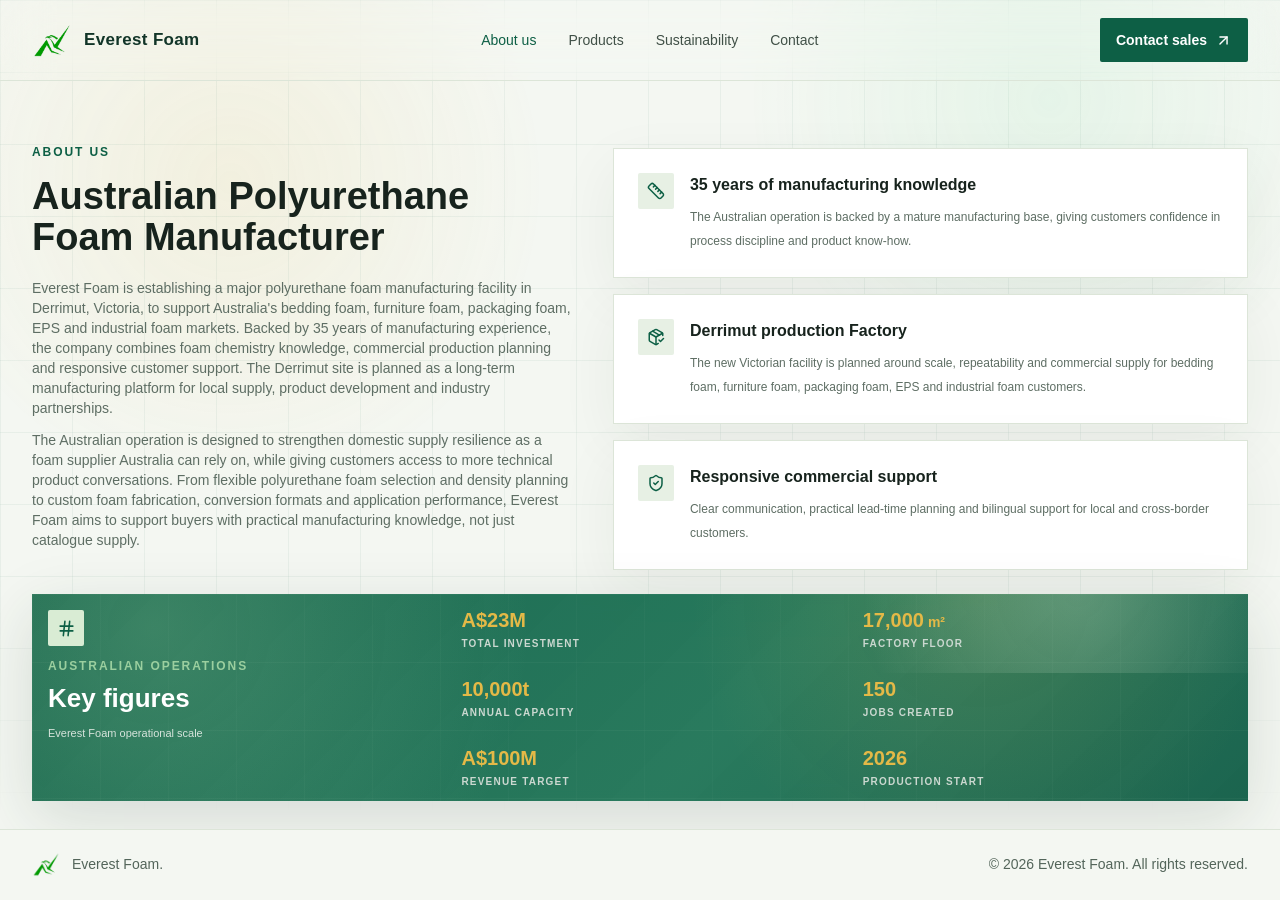
==== commit 5ef45d69: "Remove language toggle from Everest Foam header" ====
--- a/index.html
+++ b/index.html
@@ -1,4 +1,4 @@
-<!DOCTYPE html><html lang="en-AU"><head><meta charSet="utf-8"/><meta name="viewport" content="width=device-width, initial-scale=1"/><link rel="stylesheet" href="/_next/static/chunks/0bog8ax2w268..css" data-precedence="next"/><link rel="preload" as="script" fetchPriority="low" href="/_next/static/chunks/0ht900cau6_ur.js"/><script src="/_next/static/chunks/0t2z5hkh7v~~b.js" async=""></script><script src="/_next/static/chunks/07lhk_q6pmm3r.js" async=""></script><script src="/_next/static/chunks/turbopack-0cek.dh0dqtgy.js" async=""></script><script src="/_next/static/chunks/0dbhjjzl8qfwv.js" async=""></script><script src="/_next/static/chunks/0r.2w.11a_z7h.js" async=""></script><script src="/_next/static/chunks/0mwbvbhnskuh8.js" async=""></script><title>Everest Foam | Polyurethane Foam Manufacturer Melbourne Australia</title><meta name="description" content="Everest Foam is an Australian polyurethane foam manufacturer supplying bedding, furniture, packaging and industrial foam solutions across Melbourne, Victoria and Australia."/><meta name="application-name" content="Everest Foam"/><meta name="author" content="Everest Foam"/><meta name="keywords" content="polyurethane foam manufacturer, foam manufacturer Melbourne, foam supplier Australia, flexible polyurethane foam, bedding foam, furniture foam, industrial foam, packaging foam, custom foam fabrication, Melbourne, Victoria, Australia"/><meta name="creator" content="Everest Foam"/><meta name="publisher" content="Everest Foam"/><meta name="robots" content="index, follow"/><meta name="category" content="foam manufacturing"/><link rel="canonical" href="https://everestfoam.com.au/"/><meta property="og:title" content="Everest Foam | Polyurethane Foam Manufacturer Melbourne Australia"/><meta property="og:description" content="Australian polyurethane foam manufacturer supplying bedding, furniture, packaging and industrial foam solutions across Melbourne, Victoria and Australia."/><meta property="og:url" content="https://everestfoam.com.au/"/><meta property="og:site_name" content="Everest Foam"/><meta property="og:locale" content="en_AU"/><meta property="og:image" content="https://everestfoam.com.au/flexible-polyurethane-foam-bedding-and-mattress.png"/><meta property="og:image:width" content="1536"/><meta property="og:image:height" content="1024"/><meta property="og:image:alt" content="Polyurethane foam manufacturing in Melbourne by Everest Foam"/><meta property="og:type" content="website"/><meta name="twitter:card" content="summary"/><meta name="twitter:title" content="Everest Foam | Polyurethane Foam Manufacturer Melbourne Australia"/><meta name="twitter:description" content="Australian polyurethane foam manufacturer supplying bedding, furniture, packaging and industrial foam solutions across Melbourne, Victoria and Australia."/><meta name="twitter:image" content="https://everestfoam.com.au/flexible-polyurethane-foam-bedding-and-mattress.png"/><link rel="icon" href="/everest-favicon.png" type="image/png"/><link rel="apple-touch-icon" href="/everest-favicon.png"/><script src="/_next/static/chunks/03~yq9q893hmn.js" noModule=""></script><script type="application/ld+json">{"@context":"https://schema.org","@graph":[{"@type":"Organization","@id":"https://everestfoam.com.au/#organization","name":"Everest Foam","url":"https://everestfoam.com.au/","logo":"https://everestfoam.com.au/everest-favicon.png","description":"Everest Foam is an Australian polyurethane foam manufacturer and foam supplier serving Melbourne, Victoria and Australia.","contactPoint":{"@type":"ContactPoint","contactType":"sales enquiries","email":"zhang@everestfoam.com.au","areaServed":"AU","availableLanguage":["English","Chinese"]}},{"@type":"LocalBusiness","@id":"https://everestfoam.com.au/#localbusiness","name":"Everest Foam","url":"https://everestfoam.com.au/","image":"https://everestfoam.com.au/flexible-polyurethane-foam-bedding-and-mattress.png","description":"Polyurethane foam manufacturer and foam supplier based in Melbourne, Victoria, Australia.","additionalType":["https://schema.org/Manufacturer"],"address":{"@type":"PostalAddress","streetAddress":"30 Fulton Drive","addressLocality":"Derrimut","addressRegion":"Victoria","addressCountry":"AU"},"areaServed":[{"@type":"Country","name":"Australia"}],"makesOffer":[{"@type":"Offer","itemOffered":{"@type":"Product","name":"Flexible polyurethane foam"}},{"@type":"Offer","itemOffered":{"@type":"Product","name":"Bedding foam"}},{"@type":"Offer","itemOffered":{"@type":"Product","name":"Furniture foam"}},{"@type":"Offer","itemOffered":{"@type":"Product","name":"Industrial foam"}},{"@type":"Offer","itemOffered":{"@type":"Product","name":"Packaging foam"}},{"@type":"Offer","itemOffered":{"@type":"Service","name":"Custom foam fabrication"}}]}]}</script></head><body><div hidden=""><!--$--><!--/$--></div><main class="min-h-screen bg-[#f4f7f2] text-[#17231d]" data-language="en"><a class="skip-link" href="#content">Skip to content</a><header class="fixed inset-x-0 top-0 z-50 border-b border-[#dce5d8] bg-[#fbfcf8]/92 backdrop-blur-xl"><div class="mx-auto flex h-20 max-w-7xl items-center justify-between px-5 lg:px-8"><a class="flex items-center gap-3" href="/" aria-label="Everest Foam home"><span class="relative inline-flex shrink-0 items-center justify-center rounded-sm bg-[#123528] text-white h-10 w-10" aria-hidden="true"><span class="h-6 w-6 mountain-mark"></span></span><p class="text-[17px] font-semibold tracking-[0.02em] text-[#123528]">Everest Foam</p></a><nav class="hidden items-center gap-8 text-sm font-medium text-[#405047] lg:flex" aria-label="Primary"><a class="transition hover:text-[#0d5f45] text-[#0d5f45]" href="/about/">About us</a><a class="transition hover:text-[#0d5f45] " href="/products/">Products</a><a class="transition hover:text-[#0d5f45] " href="/sustainability/">Sustainability</a><a class="transition hover:text-[#0d5f45] " href="/contact/">Contact</a></nav><div class="hidden items-center gap-3 lg:flex"><div class="inline-flex rounded-sm border border-[#cbdac8] bg-white p-1"><button class="h-8 min-w-10 rounded-sm px-3 text-xs font-semibold transition bg-[#10251b] text-white" type="button">EN</button><button class="h-8 min-w-10 rounded-sm px-3 text-xs font-semibold transition text-[#53655a] hover:text-[#0d5f45]" type="button">CN</button></div><a class="inline-flex h-11 items-center gap-2 rounded-sm bg-[#0d5f45] px-4 text-sm font-semibold text-white transition hover:bg-[#094533]" href="/contact/">Contact sales<svg xmlns="http://www.w3.org/2000/svg" width="17" height="17" viewBox="0 0 24 24" fill="none" stroke="currentColor" stroke-width="2" stroke-linecap="round" stroke-linejoin="round" class="lucide lucide-arrow-up-right"><path d="M7 7h10v10"></path><path d="M7 17 17 7"></path></svg></a></div><button class="inline-flex h-11 w-11 items-center justify-center rounded-sm border border-[#d2ddd0] bg-white text-[#123528] lg:hidden" type="button" aria-label="Open menu"><svg xmlns="http://www.w3.org/2000/svg" width="20" height="20" viewBox="0 0 24 24" fill="none" stroke="currentColor" stroke-width="2" stroke-linecap="round" stroke-linejoin="round" class="lucide lucide-menu"><line x1="4" x2="20" y1="12" y2="12"></line><line x1="4" x2="20" y1="6" y2="6"></line><line x1="4" x2="20" y1="18" y2="18"></line></svg></button></div></header><section class="relative overflow-hidden bg-[#f4f7f2] pt-24" id="content"><div class="absolute inset-0 foam-grid opacity-70" aria-hidden="true"></div><div class="relative mx-auto w-full max-w-7xl px-5 pb-7 pt-8 sm:pt-10 lg:px-8 lg:pt-12"><div class="grid gap-8 lg:grid-cols-[0.92fr_1.08fr] lg:items-start xl:gap-10"><div class="flex flex-col justify-start lg:min-h-[280px]"><p class="text-xs font-semibold uppercase tracking-[0.16em] text-[#0d5f45]">About us</p><h1 class="mt-4 max-w-2xl font-semibold leading-[1.08] tracking-normal text-[#17231d] text-[30px] sm:text-[38px]">Australian Polyurethane Foam Manufacturer</h1><div class="mt-5 max-w-2xl space-y-3 text-[13px] leading-7 text-[#5e6e64] sm:text-sm"><p>Everest Foam is establishing a major polyurethane foam manufacturing facility in Derrimut, Victoria, to support Australia&#x27;s bedding foam, furniture foam, packaging foam, EPS and industrial foam markets. Backed by 35 years of manufacturing experience, the company combines foam chemistry knowledge, commercial production planning and responsive customer support. The Derrimut site is planned as a long-term manufacturing platform for local supply, product development and industry partnerships.</p><p>The Australian operation is designed to strengthen domestic supply resilience as a foam supplier Australia can rely on, while giving customers access to more technical product conversations. From flexible polyurethane foam selection and density planning to custom foam fabrication, conversion formats and application performance, Everest Foam aims to support buyers with practical manufacturing knowledge, not just catalogue supply.</p></div></div><div class="grid gap-3 pt-1 sm:gap-4"><article class="border border-[#dce5d8] bg-white p-4 shadow-[0_18px_60px_rgba(31,54,42,0.06)] sm:p-5 lg:min-h-[112px] xl:p-6"><div class="flex items-start gap-4"><span class="inline-flex h-9 w-9 shrink-0 items-center justify-center rounded-sm bg-[#e7f0e4] text-[#0d5f45]"><svg xmlns="http://www.w3.org/2000/svg" width="18" height="18" viewBox="0 0 24 24" fill="none" stroke="currentColor" stroke-width="2" stroke-linecap="round" stroke-linejoin="round" class="lucide lucide-ruler"><path d="M21.3 15.3a2.4 2.4 0 0 1 0 3.4l-2.6 2.6a2.4 2.4 0 0 1-3.4 0L2.7 8.7a2.41 2.41 0 0 1 0-3.4l2.6-2.6a2.41 2.41 0 0 1 3.4 0Z"></path><path d="m14.5 12.5 2-2"></path><path d="m11.5 9.5 2-2"></path><path d="m8.5 6.5 2-2"></path><path d="m17.5 15.5 2-2"></path></svg></span><div><h3 class="text-base font-semibold text-[#17231d]">35 years of manufacturing knowledge</h3><p class="mt-2 text-xs leading-6 text-[#5e6e64]">The Australian operation is backed by a mature manufacturing base, giving customers confidence in process discipline and product know-how.</p></div></div></article><article class="border border-[#dce5d8] bg-white p-4 shadow-[0_18px_60px_rgba(31,54,42,0.06)] sm:p-5 lg:min-h-[112px] xl:p-6"><div class="flex items-start gap-4"><span class="inline-flex h-9 w-9 shrink-0 items-center justify-center rounded-sm bg-[#e7f0e4] text-[#0d5f45]"><svg xmlns="http://www.w3.org/2000/svg" width="18" height="18" viewBox="0 0 24 24" fill="none" stroke="currentColor" stroke-width="2" stroke-linecap="round" stroke-linejoin="round" class="lucide lucide-package-check"><path d="m16 16 2 2 4-4"></path><path d="M21 10V8a2 2 0 0 0-1-1.73l-7-4a2 2 0 0 0-2 0l-7 4A2 2 0 0 0 3 8v8a2 2 0 0 0 1 1.73l7 4a2 2 0 0 0 2 0l2-1.14"></path><path d="m7.5 4.27 9 5.15"></path><polyline points="3.29 7 12 12 20.71 7"></polyline><line x1="12" x2="12" y1="22" y2="12"></line></svg></span><div><h3 class="text-base font-semibold text-[#17231d]">Derrimut production Factory</h3><p class="mt-2 text-xs leading-6 text-[#5e6e64]">The new Victorian facility is planned around scale, repeatability and commercial supply for bedding foam, furniture foam, packaging foam, EPS and industrial foam customers.</p></div></div></article><article class="border border-[#dce5d8] bg-white p-4 shadow-[0_18px_60px_rgba(31,54,42,0.06)] sm:p-5 lg:min-h-[112px] xl:p-6"><div class="flex items-start gap-4"><span class="inline-flex h-9 w-9 shrink-0 items-center justify-center rounded-sm bg-[#e7f0e4] text-[#0d5f45]"><svg xmlns="http://www.w3.org/2000/svg" width="18" height="18" viewBox="0 0 24 24" fill="none" stroke="currentColor" stroke-width="2" stroke-linecap="round" stroke-linejoin="round" class="lucide lucide-shield-check"><path d="M20 13c0 5-3.5 7.5-7.66 8.95a1 1 0 0 1-.67-.01C7.5 20.5 4 18 4 13V6a1 1 0 0 1 1-1c2 0 4.5-1.2 6.24-2.72a1.17 1.17 0 0 1 1.52 0C14.51 3.81 17 5 19 5a1 1 0 0 1 1 1z"></path><path d="m9 12 2 2 4-4"></path></svg></span><div><h3 class="text-base font-semibold text-[#17231d]">Responsive commercial support</h3><p class="mt-2 text-xs leading-6 text-[#5e6e64]">Clear communication, practical lead-time planning and bilingual support for local and cross-border customers.</p></div></div></article></div></div><section class="mt-6 key-figures-panel relative overflow-hidden text-white"><div class="key-figures-glow" aria-hidden="true"></div><div class="key-figures-sheen" aria-hidden="true"></div><div class="grid gap-0 lg:grid-cols-[0.68fr_1.32fr]"><div class="relative p-5 lg:p-4"><span class="mb-3 inline-flex h-9 w-9 items-center justify-center rounded-sm bg-[#d9ecd4] text-[#0d5f45]"><svg xmlns="http://www.w3.org/2000/svg" width="19" height="19" viewBox="0 0 24 24" fill="none" stroke="currentColor" stroke-width="2" stroke-linecap="round" stroke-linejoin="round" class="lucide lucide-hash"><line x1="4" x2="20" y1="9" y2="9"></line><line x1="4" x2="20" y1="15" y2="15"></line><line x1="10" x2="8" y1="3" y2="21"></line><line x1="16" x2="14" y1="3" y2="21"></line></svg></span><p class="text-xs font-semibold uppercase tracking-[0.16em] text-[#9bcf9f]">Australian operations</p><h2 class="mt-2 text-[26px] font-semibold leading-tight tracking-normal">Key figures</h2><p class="mt-2 text-[11px] leading-5 max-w-md text-[#d7e4dc]">Everest Foam operational scale</p></div><div class="relative"><div class="grid sm:grid-cols-2"><div class="px-4 py-3"><p class="text-xl font-semibold text-[#e4b947]">A$23M</p><p class="mt-0.5 text-[10px] font-semibold uppercase tracking-[0.12em] text-[#cbd8d0]">Total investment</p></div><div class="px-4 py-3"><p class="text-xl font-semibold text-[#e4b947]">17,000<span class="text-sm ml-1">m²</span></p><p class="mt-0.5 text-[10px] font-semibold uppercase tracking-[0.12em] text-[#cbd8d0]">Factory floor</p></div><div class="px-4 py-3"><p class="text-xl font-semibold text-[#e4b947]">10,000t</p><p class="mt-0.5 text-[10px] font-semibold uppercase tracking-[0.12em] text-[#cbd8d0]">Annual capacity</p></div><div class="px-4 py-3"><p class="text-xl font-semibold text-[#e4b947]">150</p><p class="mt-0.5 text-[10px] font-semibold uppercase tracking-[0.12em] text-[#cbd8d0]">Jobs created</p></div><div class="px-4 py-3"><p class="text-xl font-semibold text-[#e4b947]">A$100M</p><p class="mt-0.5 text-[10px] font-semibold uppercase tracking-[0.12em] text-[#cbd8d0]">Revenue target</p></div><div class="px-4 py-3"><p class="text-xl font-semibold text-[#e4b947]">2026</p><p class="mt-0.5 text-[10px] font-semibold uppercase tracking-[0.12em] text-[#cbd8d0]">Production start</p></div></div></div></div></section></div></section><footer class="border-t border-[#dce5d8] bg-[#f4f7f2]"><div class="mx-auto flex max-w-7xl flex-col gap-3 px-5 py-5 text-sm text-[#53655a] sm:flex-row sm:items-center sm:justify-between lg:px-8"><div class="flex items-center gap-3"><span class="relative inline-flex shrink-0 items-center justify-center rounded-sm bg-[#123528] text-white h-7 w-7" aria-hidden="true"><span class="h-4 w-4 mountain-mark"></span></span><span>Everest Foam.</span></div><p>© 2026 Everest Foam. All rights reserved.</p></div></footer></main><!--$--><!--/$--><script>
+<!DOCTYPE html><html lang="en-AU"><head><meta charSet="utf-8"/><meta name="viewport" content="width=device-width, initial-scale=1"/><link rel="stylesheet" href="/_next/static/chunks/0bog8ax2w268..css" data-precedence="next"/><link rel="preload" as="script" fetchPriority="low" href="/_next/static/chunks/0ht900cau6_ur.js"/><script src="/_next/static/chunks/0t2z5hkh7v~~b.js" async=""></script><script src="/_next/static/chunks/07lhk_q6pmm3r.js" async=""></script><script src="/_next/static/chunks/turbopack-0cek.dh0dqtgy.js" async=""></script><script src="/_next/static/chunks/0dbhjjzl8qfwv.js" async=""></script><script src="/_next/static/chunks/0r.2w.11a_z7h.js" async=""></script><script src="/_next/static/chunks/0mwbvbhnskuh8.js" async=""></script><title>Everest Foam | Polyurethane Foam Manufacturer Melbourne Australia</title><meta name="description" content="Everest Foam is an Australian polyurethane foam manufacturer supplying bedding, furniture, packaging and industrial foam solutions across Melbourne, Victoria and Australia."/><meta name="application-name" content="Everest Foam"/><meta name="author" content="Everest Foam"/><meta name="keywords" content="polyurethane foam manufacturer, foam manufacturer Melbourne, foam supplier Australia, flexible polyurethane foam, bedding foam, furniture foam, industrial foam, packaging foam, custom foam fabrication, Melbourne, Victoria, Australia"/><meta name="creator" content="Everest Foam"/><meta name="publisher" content="Everest Foam"/><meta name="robots" content="index, follow"/><meta name="category" content="foam manufacturing"/><link rel="canonical" href="https://everestfoam.com.au/"/><meta property="og:title" content="Everest Foam | Polyurethane Foam Manufacturer Melbourne Australia"/><meta property="og:description" content="Australian polyurethane foam manufacturer supplying bedding, furniture, packaging and industrial foam solutions across Melbourne, Victoria and Australia."/><meta property="og:url" content="https://everestfoam.com.au/"/><meta property="og:site_name" content="Everest Foam"/><meta property="og:locale" content="en_AU"/><meta property="og:image" content="https://everestfoam.com.au/flexible-polyurethane-foam-bedding-and-mattress.png"/><meta property="og:image:width" content="1536"/><meta property="og:image:height" content="1024"/><meta property="og:image:alt" content="Polyurethane foam manufacturing in Melbourne by Everest Foam"/><meta property="og:type" content="website"/><meta name="twitter:card" content="summary"/><meta name="twitter:title" content="Everest Foam | Polyurethane Foam Manufacturer Melbourne Australia"/><meta name="twitter:description" content="Australian polyurethane foam manufacturer supplying bedding, furniture, packaging and industrial foam solutions across Melbourne, Victoria and Australia."/><meta name="twitter:image" content="https://everestfoam.com.au/flexible-polyurethane-foam-bedding-and-mattress.png"/><link rel="icon" href="/everest-favicon.png" type="image/png"/><link rel="apple-touch-icon" href="/everest-favicon.png"/><script src="/_next/static/chunks/03~yq9q893hmn.js" noModule=""></script><script type="application/ld+json">{"@context":"https://schema.org","@graph":[{"@type":"Organization","@id":"https://everestfoam.com.au/#organization","name":"Everest Foam","url":"https://everestfoam.com.au/","logo":"https://everestfoam.com.au/everest-favicon.png","description":"Everest Foam is an Australian polyurethane foam manufacturer and foam supplier serving Melbourne, Victoria and Australia.","contactPoint":{"@type":"ContactPoint","contactType":"sales enquiries","email":"zhang@everestfoam.com.au","areaServed":"AU","availableLanguage":["English","Chinese"]}},{"@type":"LocalBusiness","@id":"https://everestfoam.com.au/#localbusiness","name":"Everest Foam","url":"https://everestfoam.com.au/","image":"https://everestfoam.com.au/flexible-polyurethane-foam-bedding-and-mattress.png","description":"Polyurethane foam manufacturer and foam supplier based in Melbourne, Victoria, Australia.","additionalType":["https://schema.org/Manufacturer"],"address":{"@type":"PostalAddress","streetAddress":"30 Fulton Drive","addressLocality":"Derrimut","addressRegion":"Victoria","addressCountry":"AU"},"areaServed":[{"@type":"Country","name":"Australia"}],"makesOffer":[{"@type":"Offer","itemOffered":{"@type":"Product","name":"Flexible polyurethane foam"}},{"@type":"Offer","itemOffered":{"@type":"Product","name":"Bedding foam"}},{"@type":"Offer","itemOffered":{"@type":"Product","name":"Furniture foam"}},{"@type":"Offer","itemOffered":{"@type":"Product","name":"Industrial foam"}},{"@type":"Offer","itemOffered":{"@type":"Product","name":"Packaging foam"}},{"@type":"Offer","itemOffered":{"@type":"Service","name":"Custom foam fabrication"}}]}]}</script></head><body><div hidden=""><!--$--><!--/$--></div><main class="min-h-screen bg-[#f4f7f2] text-[#17231d]" data-language="en"><a class="skip-link" href="#content">Skip to content</a><header class="fixed inset-x-0 top-0 z-50 border-b border-[#dce5d8] bg-[#fbfcf8]/92 backdrop-blur-xl"><div class="mx-auto flex h-20 max-w-7xl items-center justify-between px-5 lg:px-8"><a class="flex items-center gap-3" href="/" aria-label="Everest Foam home"><span class="relative inline-flex shrink-0 items-center justify-center rounded-sm bg-[#123528] text-white h-10 w-10" aria-hidden="true"><span class="h-6 w-6 mountain-mark"></span></span><p class="text-[17px] font-semibold tracking-[0.02em] text-[#123528]">Everest Foam</p></a><nav class="hidden items-center gap-8 text-sm font-medium text-[#405047] lg:flex" aria-label="Primary"><a class="transition hover:text-[#0d5f45] text-[#0d5f45]" href="/about/">About us</a><a class="transition hover:text-[#0d5f45] " href="/products/">Products</a><a class="transition hover:text-[#0d5f45] " href="/sustainability/">Sustainability</a><a class="transition hover:text-[#0d5f45] " href="/contact/">Contact</a></nav><div class="hidden items-center gap-3 lg:flex"><a class="inline-flex h-11 items-center gap-2 rounded-sm bg-[#0d5f45] px-4 text-sm font-semibold text-white transition hover:bg-[#094533]" href="/contact/">Contact sales<svg xmlns="http://www.w3.org/2000/svg" width="17" height="17" viewBox="0 0 24 24" fill="none" stroke="currentColor" stroke-width="2" stroke-linecap="round" stroke-linejoin="round" class="lucide lucide-arrow-up-right"><path d="M7 7h10v10"></path><path d="M7 17 17 7"></path></svg></a></div><button class="inline-flex h-11 w-11 items-center justify-center rounded-sm border border-[#d2ddd0] bg-white text-[#123528] lg:hidden" type="button" aria-label="Open menu"><svg xmlns="http://www.w3.org/2000/svg" width="20" height="20" viewBox="0 0 24 24" fill="none" stroke="currentColor" stroke-width="2" stroke-linecap="round" stroke-linejoin="round" class="lucide lucide-menu"><line x1="4" x2="20" y1="12" y2="12"></line><line x1="4" x2="20" y1="6" y2="6"></line><line x1="4" x2="20" y1="18" y2="18"></line></svg></button></div></header><section class="relative overflow-hidden bg-[#f4f7f2] pt-24" id="content"><div class="absolute inset-0 foam-grid opacity-70" aria-hidden="true"></div><div class="relative mx-auto w-full max-w-7xl px-5 pb-7 pt-8 sm:pt-10 lg:px-8 lg:pt-12"><div class="grid gap-8 lg:grid-cols-[0.92fr_1.08fr] lg:items-start xl:gap-10"><div class="flex flex-col justify-start lg:min-h-[280px]"><p class="text-xs font-semibold uppercase tracking-[0.16em] text-[#0d5f45]">About us</p><h1 class="mt-4 max-w-2xl font-semibold leading-[1.08] tracking-normal text-[#17231d] text-[30px] sm:text-[38px]">Australian Polyurethane Foam Manufacturer</h1><div class="mt-5 max-w-2xl space-y-3 text-[13px] leading-7 text-[#5e6e64] sm:text-sm"><p>Everest Foam is establishing a major polyurethane foam manufacturing facility in Derrimut, Victoria, to support Australia&#x27;s bedding foam, furniture foam, packaging foam, EPS and industrial foam markets. Backed by 35 years of manufacturing experience, the company combines foam chemistry knowledge, commercial production planning and responsive customer support. The Derrimut site is planned as a long-term manufacturing platform for local supply, product development and industry partnerships.</p><p>The Australian operation is designed to strengthen domestic supply resilience as a foam supplier Australia can rely on, while giving customers access to more technical product conversations. From flexible polyurethane foam selection and density planning to custom foam fabrication, conversion formats and application performance, Everest Foam aims to support buyers with practical manufacturing knowledge, not just catalogue supply.</p></div></div><div class="grid gap-3 pt-1 sm:gap-4"><article class="border border-[#dce5d8] bg-white p-4 shadow-[0_18px_60px_rgba(31,54,42,0.06)] sm:p-5 lg:min-h-[112px] xl:p-6"><div class="flex items-start gap-4"><span class="inline-flex h-9 w-9 shrink-0 items-center justify-center rounded-sm bg-[#e7f0e4] text-[#0d5f45]"><svg xmlns="http://www.w3.org/2000/svg" width="18" height="18" viewBox="0 0 24 24" fill="none" stroke="currentColor" stroke-width="2" stroke-linecap="round" stroke-linejoin="round" class="lucide lucide-ruler"><path d="M21.3 15.3a2.4 2.4 0 0 1 0 3.4l-2.6 2.6a2.4 2.4 0 0 1-3.4 0L2.7 8.7a2.41 2.41 0 0 1 0-3.4l2.6-2.6a2.41 2.41 0 0 1 3.4 0Z"></path><path d="m14.5 12.5 2-2"></path><path d="m11.5 9.5 2-2"></path><path d="m8.5 6.5 2-2"></path><path d="m17.5 15.5 2-2"></path></svg></span><div><h3 class="text-base font-semibold text-[#17231d]">35 years of manufacturing knowledge</h3><p class="mt-2 text-xs leading-6 text-[#5e6e64]">The Australian operation is backed by a mature manufacturing base, giving customers confidence in process discipline and product know-how.</p></div></div></article><article class="border border-[#dce5d8] bg-white p-4 shadow-[0_18px_60px_rgba(31,54,42,0.06)] sm:p-5 lg:min-h-[112px] xl:p-6"><div class="flex items-start gap-4"><span class="inline-flex h-9 w-9 shrink-0 items-center justify-center rounded-sm bg-[#e7f0e4] text-[#0d5f45]"><svg xmlns="http://www.w3.org/2000/svg" width="18" height="18" viewBox="0 0 24 24" fill="none" stroke="currentColor" stroke-width="2" stroke-linecap="round" stroke-linejoin="round" class="lucide lucide-package-check"><path d="m16 16 2 2 4-4"></path><path d="M21 10V8a2 2 0 0 0-1-1.73l-7-4a2 2 0 0 0-2 0l-7 4A2 2 0 0 0 3 8v8a2 2 0 0 0 1 1.73l7 4a2 2 0 0 0 2 0l2-1.14"></path><path d="m7.5 4.27 9 5.15"></path><polyline points="3.29 7 12 12 20.71 7"></polyline><line x1="12" x2="12" y1="22" y2="12"></line></svg></span><div><h3 class="text-base font-semibold text-[#17231d]">Derrimut production Factory</h3><p class="mt-2 text-xs leading-6 text-[#5e6e64]">The new Victorian facility is planned around scale, repeatability and commercial supply for bedding foam, furniture foam, packaging foam, EPS and industrial foam customers.</p></div></div></article><article class="border border-[#dce5d8] bg-white p-4 shadow-[0_18px_60px_rgba(31,54,42,0.06)] sm:p-5 lg:min-h-[112px] xl:p-6"><div class="flex items-start gap-4"><span class="inline-flex h-9 w-9 shrink-0 items-center justify-center rounded-sm bg-[#e7f0e4] text-[#0d5f45]"><svg xmlns="http://www.w3.org/2000/svg" width="18" height="18" viewBox="0 0 24 24" fill="none" stroke="currentColor" stroke-width="2" stroke-linecap="round" stroke-linejoin="round" class="lucide lucide-shield-check"><path d="M20 13c0 5-3.5 7.5-7.66 8.95a1 1 0 0 1-.67-.01C7.5 20.5 4 18 4 13V6a1 1 0 0 1 1-1c2 0 4.5-1.2 6.24-2.72a1.17 1.17 0 0 1 1.52 0C14.51 3.81 17 5 19 5a1 1 0 0 1 1 1z"></path><path d="m9 12 2 2 4-4"></path></svg></span><div><h3 class="text-base font-semibold text-[#17231d]">Responsive commercial support</h3><p class="mt-2 text-xs leading-6 text-[#5e6e64]">Clear communication, practical lead-time planning and bilingual support for local and cross-border customers.</p></div></div></article></div></div><section class="mt-6 key-figures-panel relative overflow-hidden text-white"><div class="key-figures-glow" aria-hidden="true"></div><div class="key-figures-sheen" aria-hidden="true"></div><div class="grid gap-0 lg:grid-cols-[0.68fr_1.32fr]"><div class="relative p-5 lg:p-4"><span class="mb-3 inline-flex h-9 w-9 items-center justify-center rounded-sm bg-[#d9ecd4] text-[#0d5f45]"><svg xmlns="http://www.w3.org/2000/svg" width="19" height="19" viewBox="0 0 24 24" fill="none" stroke="currentColor" stroke-width="2" stroke-linecap="round" stroke-linejoin="round" class="lucide lucide-hash"><line x1="4" x2="20" y1="9" y2="9"></line><line x1="4" x2="20" y1="15" y2="15"></line><line x1="10" x2="8" y1="3" y2="21"></line><line x1="16" x2="14" y1="3" y2="21"></line></svg></span><p class="text-xs font-semibold uppercase tracking-[0.16em] text-[#9bcf9f]">Australian operations</p><h2 class="mt-2 text-[26px] font-semibold leading-tight tracking-normal">Key figures</h2><p class="mt-2 text-[11px] leading-5 max-w-md text-[#d7e4dc]">Everest Foam operational scale</p></div><div class="relative"><div class="grid sm:grid-cols-2"><div class="px-4 py-3"><p class="text-xl font-semibold text-[#e4b947]">A$23M</p><p class="mt-0.5 text-[10px] font-semibold uppercase tracking-[0.12em] text-[#cbd8d0]">Total investment</p></div><div class="px-4 py-3"><p class="text-xl font-semibold text-[#e4b947]">17,000<span class="text-sm ml-1">m²</span></p><p class="mt-0.5 text-[10px] font-semibold uppercase tracking-[0.12em] text-[#cbd8d0]">Factory floor</p></div><div class="px-4 py-3"><p class="text-xl font-semibold text-[#e4b947]">10,000t</p><p class="mt-0.5 text-[10px] font-semibold uppercase tracking-[0.12em] text-[#cbd8d0]">Annual capacity</p></div><div class="px-4 py-3"><p class="text-xl font-semibold text-[#e4b947]">150</p><p class="mt-0.5 text-[10px] font-semibold uppercase tracking-[0.12em] text-[#cbd8d0]">Jobs created</p></div><div class="px-4 py-3"><p class="text-xl font-semibold text-[#e4b947]">A$100M</p><p class="mt-0.5 text-[10px] font-semibold uppercase tracking-[0.12em] text-[#cbd8d0]">Revenue target</p></div><div class="px-4 py-3"><p class="text-xl font-semibold text-[#e4b947]">2026</p><p class="mt-0.5 text-[10px] font-semibold uppercase tracking-[0.12em] text-[#cbd8d0]">Production start</p></div></div></div></div></section></div></section><footer class="border-t border-[#dce5d8] bg-[#f4f7f2]"><div class="mx-auto flex max-w-7xl flex-col gap-3 px-5 py-5 text-sm text-[#53655a] sm:flex-row sm:items-center sm:justify-between lg:px-8"><div class="flex items-center gap-3"><span class="relative inline-flex shrink-0 items-center justify-center rounded-sm bg-[#123528] text-white h-7 w-7" aria-hidden="true"><span class="h-4 w-4 mountain-mark"></span></span><span>Everest Foam.</span></div><p>© 2026 Everest Foam. All rights reserved.</p></div></footer></main><!--$--><!--/$--><script>
 (function () {
   var isEverest = true || window.location.port === "3001" || /everest/i.test(window.location.hostname);
   if (!isEverest) return;
--- a/_next/static/chunks/0bog8ax2w268..css
+++ b/_next/static/chunks/0bog8ax2w268..css
@@ -1 +1 @@
-*,:before,:after,::backdrop{--tw-border-spacing-x:0;--tw-border-spacing-y:0;--tw-translate-x:0;--tw-translate-y:0;--tw-rotate:0;--tw-skew-x:0;--tw-skew-y:0;--tw-scale-x:1;--tw-scale-y:1;--tw-pan-x: ;--tw-pan-y: ;--tw-pinch-zoom: ;--tw-scroll-snap-strictness:proximity;--tw-gradient-from-position: ;--tw-gradient-via-position: ;--tw-gradient-to-position: ;--tw-ordinal: ;--tw-slashed-zero: ;--tw-numeric-figure: ;--tw-numeric-spacing: ;--tw-numeric-fraction: ;--tw-ring-inset: ;--tw-ring-offset-width:0px;--tw-ring-offset-color:#fff;--tw-ring-color:#3b82f680;--tw-ring-offset-shadow:0 0 #0000;--tw-ring-shadow:0 0 #0000;--tw-shadow:0 0 #0000;--tw-shadow-colored:0 0 #0000;--tw-blur: ;--tw-brightness: ;--tw-contrast: ;--tw-grayscale: ;--tw-hue-rotate: ;--tw-invert: ;--tw-saturate: ;--tw-sepia: ;--tw-drop-shadow: ;--tw-backdrop-blur: ;--tw-backdrop-brightness: ;--tw-backdrop-contrast: ;--tw-backdrop-grayscale: ;--tw-backdrop-hue-rotate: ;--tw-backdrop-invert: ;--tw-backdrop-opacity: ;--tw-backdrop-saturate: ;--tw-backdrop-sepia: ;--tw-contain-size: ;--tw-contain-layout: ;--tw-contain-paint: ;--tw-contain-style: }*,:before,:after{box-sizing:border-box;border:0 solid #e5e7eb}:before,:after{--tw-content:""}html,:host{-webkit-text-size-adjust:100%;tab-size:4;font-feature-settings:normal;font-variation-settings:normal;-webkit-tap-highlight-color:transparent;font-family:Inter,Arial,Helvetica,sans-serif;line-height:1.5}body{line-height:inherit;margin:0}hr{height:0;color:inherit;border-top-width:1px}abbr:where([title]){-webkit-text-decoration:underline dotted;text-decoration:underline dotted}h1,h2,h3,h4,h5,h6{font-size:inherit;font-weight:inherit}a{color:inherit;-webkit-text-decoration:inherit;text-decoration:inherit}b,strong{font-weight:bolder}code,kbd,samp,pre{font-feature-settings:normal;font-variation-settings:normal;font-family:ui-monospace,SFMono-Regular,Menlo,Monaco,Consolas,Liberation Mono,Courier New,monospace;font-size:1em}small{font-size:80%}sub,sup{vertical-align:baseline;font-size:75%;line-height:0;position:relative}sub{bottom:-.25em}sup{top:-.5em}table{text-indent:0;border-color:inherit;border-collapse:collapse}button,input,optgroup,select,textarea{font-feature-settings:inherit;font-variation-settings:inherit;font-family:inherit;font-size:100%;font-weight:inherit;line-height:inherit;letter-spacing:inherit;color:inherit;margin:0;padding:0}button,select{text-transform:none}button,input:where([type=button]),input:where([type=reset]),input:where([type=submit]){-webkit-appearance:button;background-color:#0000;background-image:none}:-moz-focusring{outline:auto}:-moz-ui-invalid{box-shadow:none}progress{vertical-align:baseline}::-webkit-inner-spin-button{height:auto}::-webkit-outer-spin-button{height:auto}[type=search]{-webkit-appearance:textfield;outline-offset:-2px}::-webkit-search-decoration{-webkit-appearance:none}::-webkit-file-upload-button{-webkit-appearance:button;font:inherit}summary{display:list-item}blockquote,dl,dd,h1,h2,h3,h4,h5,h6,hr,figure,p,pre{margin:0}fieldset{margin:0;padding:0}legend{padding:0}ol,ul,menu{margin:0;padding:0;list-style:none}dialog{padding:0}textarea{resize:vertical}input::-moz-placeholder{opacity:1;color:#9ca3af}textarea::-moz-placeholder{opacity:1;color:#9ca3af}input::placeholder,textarea::placeholder{opacity:1;color:#9ca3af}button,[role=button]{cursor:pointer}:disabled{cursor:default}img,svg,video,canvas,audio,iframe,embed,object{vertical-align:middle;display:block}img,video{max-width:100%;height:auto}[hidden]:where(:not([hidden=until-found])){display:none}.sr-only{clip:rect(0, 0, 0, 0);white-space:nowrap;border-width:0;width:1px;height:1px;margin:-1px;padding:0;position:absolute;overflow:hidden}.fixed{position:fixed}.absolute{position:absolute}.relative{position:relative}.inset-0{inset:0}.inset-8{inset:2rem}.inset-x-0{left:0;right:0}.bottom-0{bottom:0}.bottom-1\.5{bottom:.375rem}.left-0{left:0}.left-1\.5{left:.375rem}.left-3{left:.75rem}.right-0{right:0}.right-1\.5{right:.375rem}.top-0{top:0}.top-1{top:.25rem}.top-5{top:1.25rem}.z-10{z-index:10}.z-50{z-index:50}.mx-auto{margin-left:auto;margin-right:auto}.mb-3{margin-bottom:.75rem}.mb-4{margin-bottom:1rem}.mb-6{margin-bottom:1.5rem}.ml-1{margin-left:.25rem}.mt-0\.5{margin-top:.125rem}.mt-1{margin-top:.25rem}.mt-10{margin-top:2.5rem}.mt-16{margin-top:4rem}.mt-2{margin-top:.5rem}.mt-3{margin-top:.75rem}.mt-4{margin-top:1rem}.mt-5{margin-top:1.25rem}.mt-6{margin-top:1.5rem}.mt-7{margin-top:1.75rem}.mt-8{margin-top:2rem}.mt-9{margin-top:2.25rem}.block{display:block}.flex{display:flex}.inline-flex{display:inline-flex}.table{display:table}.grid{display:grid}.hidden{display:none}.aspect-\[4\/5\]{aspect-ratio:4/5}.h-10{height:2.5rem}.h-11{height:2.75rem}.h-12{height:3rem}.h-16{height:4rem}.h-2{height:.5rem}.h-20{height:5rem}.h-24{height:6rem}.h-4{height:1rem}.h-5{height:1.25rem}.h-6{height:1.5rem}.h-64{height:16rem}.h-7{height:1.75rem}.h-8{height:2rem}.h-9{height:2.25rem}.h-full{height:100%}.max-h-\[92vh\]{max-height:92vh}.min-h-28{min-height:7rem}.min-h-40{min-height:10rem}.min-h-\[280px\]{min-height:280px}.min-h-\[360px\]{min-height:360px}.min-h-\[54px\]{min-height:54px}.min-h-\[68px\]{min-height:68px}.min-h-\[calc\(100svh-80px\)\]{min-height:calc(100svh - 80px)}.min-h-screen{min-height:100vh}.w-10{width:2.5rem}.w-11{width:2.75rem}.w-12{width:3rem}.w-2{width:.5rem}.w-4{width:1rem}.w-5{width:1.25rem}.w-6{width:1.5rem}.w-7{width:1.75rem}.w-8{width:2rem}.w-9{width:2.25rem}.w-full{width:100%}.min-w-0{min-width:0}.min-w-10{min-width:2.5rem}.min-w-16{min-width:4rem}.min-w-full{min-width:100%}.max-w-2xl{max-width:42rem}.max-w-3xl{max-width:48rem}.max-w-4xl{max-width:56rem}.max-w-6xl{max-width:72rem}.max-w-7xl{max-width:80rem}.max-w-\[320px\]{max-width:320px}.max-w-\[420px\]{max-width:420px}.max-w-\[calc\(100\%-1\.5rem\)\]{max-width:calc(100% - 1.5rem)}.max-w-full{max-width:100%}.max-w-lg{max-width:32rem}.max-w-md{max-width:28rem}.max-w-sm{max-width:24rem}.max-w-xl{max-width:36rem}.flex-1{flex:1}.shrink-0{flex-shrink:0}.resize-none{resize:none}.grid-cols-1{grid-template-columns:repeat(1,minmax(0,1fr))}.grid-cols-3{grid-template-columns:repeat(3,minmax(0,1fr))}.flex-col{flex-direction:column}.flex-wrap{flex-wrap:wrap}.place-items-center{place-items:center}.items-start{align-items:flex-start}.items-end{align-items:flex-end}.items-center{align-items:center}.justify-start{justify-content:flex-start}.justify-end{justify-content:flex-end}.justify-center{justify-content:center}.justify-between{justify-content:space-between}.gap-0{gap:0}.gap-1{gap:.25rem}.gap-1\.5{gap:.375rem}.gap-10{gap:2.5rem}.gap-2{gap:.5rem}.gap-2\.5{gap:.625rem}.gap-3{gap:.75rem}.gap-4{gap:1rem}.gap-5{gap:1.25rem}.gap-7{gap:1.75rem}.gap-8{gap:2rem}.gap-9{gap:2.25rem}.space-y-3>:not([hidden])~:not([hidden]){--tw-space-y-reverse:0;margin-top:calc(.75rem * calc(1 - var(--tw-space-y-reverse)));margin-bottom:calc(.75rem * var(--tw-space-y-reverse))}.overflow-auto{overflow:auto}.overflow-hidden{overflow:hidden}.overflow-x-auto{overflow-x:auto}.break-words{overflow-wrap:break-word}.rounded-full{border-radius:9999px}.rounded-sm{border-radius:.125rem}.border{border-width:1px}.border-y{border-top-width:1px;border-bottom-width:1px}.border-b{border-bottom-width:1px}.border-t{border-top-width:1px}.border-\[\#007f7a\]{--tw-border-opacity:1;border-color:rgb(0 127 122/var(--tw-border-opacity,1))}.border-\[\#b7d1bc\]{--tw-border-opacity:1;border-color:rgb(183 209 188/var(--tw-border-opacity,1))}.border-\[\#c7d6c5\]{--tw-border-opacity:1;border-color:rgb(199 214 197/var(--tw-border-opacity,1))}.border-\[\#c9d9c7\]{--tw-border-opacity:1;border-color:rgb(201 217 199/var(--tw-border-opacity,1))}.border-\[\#cbdac8\]{--tw-border-opacity:1;border-color:rgb(203 218 200/var(--tw-border-opacity,1))}.border-\[\#ccd9c9\]{--tw-border-opacity:1;border-color:rgb(204 217 201/var(--tw-border-opacity,1))}.border-\[\#cddcca\]{--tw-border-opacity:1;border-color:rgb(205 220 202/var(--tw-border-opacity,1))}.border-\[\#d2ddd0\]{--tw-border-opacity:1;border-color:rgb(210 221 208/var(--tw-border-opacity,1))}.border-\[\#d6e2d4\]{--tw-border-opacity:1;border-color:rgb(214 226 212/var(--tw-border-opacity,1))}.border-\[\#d8eeeb\]{--tw-border-opacity:1;border-color:rgb(216 238 235/var(--tw-border-opacity,1))}.border-\[\#dce5d8\]{--tw-border-opacity:1;border-color:rgb(220 229 216/var(--tw-border-opacity,1))}.border-slate-100{--tw-border-opacity:1;border-color:rgb(241 245 249/var(--tw-border-opacity,1))}.border-slate-200{--tw-border-opacity:1;border-color:rgb(226 232 240/var(--tw-border-opacity,1))}.border-slate-200\/80{border-color:#e2e8f0cc}.border-slate-300{--tw-border-opacity:1;border-color:rgb(203 213 225/var(--tw-border-opacity,1))}.border-white\/10{border-color:#ffffff1a}.bg-\[\#007f7a\]{--tw-bg-opacity:1;background-color:rgb(0 127 122/var(--tw-bg-opacity,1))}.bg-\[\#0d5f45\]{--tw-bg-opacity:1;background-color:rgb(13 95 69/var(--tw-bg-opacity,1))}.bg-\[\#102322\]\/60{background-color:#10232299}.bg-\[\#10251b\]{--tw-bg-opacity:1;background-color:rgb(16 37 27/var(--tw-bg-opacity,1))}.bg-\[\#123528\]{--tw-bg-opacity:1;background-color:rgb(18 53 40/var(--tw-bg-opacity,1))}.bg-\[\#d9ecd4\]{--tw-bg-opacity:1;background-color:rgb(217 236 212/var(--tw-bg-opacity,1))}.bg-\[\#dfe9da\]{--tw-bg-opacity:1;background-color:rgb(223 233 218/var(--tw-bg-opacity,1))}.bg-\[\#e7f0e4\]{--tw-bg-opacity:1;background-color:rgb(231 240 228/var(--tw-bg-opacity,1))}.bg-\[\#f1fbf9\]{--tw-bg-opacity:1;background-color:rgb(241 251 249/var(--tw-bg-opacity,1))}.bg-\[\#f4f7f2\]{--tw-bg-opacity:1;background-color:rgb(244 247 242/var(--tw-bg-opacity,1))}.bg-\[\#fbfcf8\]{--tw-bg-opacity:1;background-color:rgb(251 252 248/var(--tw-bg-opacity,1))}.bg-transparent{background-color:#0000}.bg-white{--tw-bg-opacity:1;background-color:rgb(255 255 255/var(--tw-bg-opacity,1))}.bg-white\/75{background-color:#ffffffbf}.bg-white\/80{background-color:#fffc}.bg-white\/85{background-color:#ffffffd9}.bg-white\/\[0\.03\]{background-color:#ffffff08}.bg-\[radial-gradient\(circle_at_24\%_0\%\,rgba\(0\,127\,122\,0\.07\)\,transparent_30\%\)\,linear-gradient\(180deg\,\#edf5f3_0\%\,\#e7f0ee_48\%\,\#f3f7f6_100\%\)\]{background-image:radial-gradient(circle at 24% 0,#007f7a12,#0000 30%),linear-gradient(#edf5f3 0%,#e7f0ee 48%,#f3f7f6 100%)}.bg-gradient-to-t{background-image:linear-gradient(to top, var(--tw-gradient-stops))}.to-transparent{--tw-gradient-to:transparent var(--tw-gradient-to-position)}.object-contain{-o-object-fit:contain;object-fit:contain}.p-1{padding:.25rem}.p-2{padding:.5rem}.p-3{padding:.75rem}.p-4{padding:1rem}.p-5{padding:1.25rem}.p-6{padding:1.5rem}.px-2{padding-left:.5rem;padding-right:.5rem}.px-3{padding-left:.75rem;padding-right:.75rem}.px-4{padding-left:1rem;padding-right:1rem}.px-5{padding-left:1.25rem;padding-right:1.25rem}.py-1{padding-top:.25rem;padding-bottom:.25rem}.py-10{padding-top:2.5rem;padding-bottom:2.5rem}.py-2{padding-top:.5rem;padding-bottom:.5rem}.py-2\.5{padding-top:.625rem;padding-bottom:.625rem}.py-3{padding-top:.75rem;padding-bottom:.75rem}.py-4{padding-top:1rem;padding-bottom:1rem}.py-5{padding-top:1.25rem;padding-bottom:1.25rem}.py-6{padding-top:1.5rem;padding-bottom:1.5rem}.py-7{padding-top:1.75rem;padding-bottom:1.75rem}.pb-7{padding-bottom:1.75rem}.pb-8{padding-bottom:2rem}.pt-1{padding-top:.25rem}.pt-20{padding-top:5rem}.pt-24{padding-top:6rem}.pt-28{padding-top:7rem}.pt-3{padding-top:.75rem}.pt-4{padding-top:1rem}.pt-5{padding-top:1.25rem}.pt-8{padding-top:2rem}.text-left{text-align:left}.text-center{text-align:center}.text-2xl{font-size:1.5rem;line-height:2rem}.text-3xl{font-size:1.875rem;line-height:2.25rem}.text-4xl{font-size:2.25rem;line-height:2.5rem}.text-\[10\.5px\]{font-size:10.5px}.text-\[10px\]{font-size:10px}.text-\[11px\]{font-size:11px}.text-\[13px\]{font-size:13px}.text-\[17px\]{font-size:17px}.text-\[22px\]{font-size:22px}.text-\[26px\]{font-size:26px}.text-\[30px\]{font-size:30px}.text-\[8px\]{font-size:8px}.text-\[clamp\(3\.4rem\,12vw\,5\.25rem\)\]{font-size:clamp(3.4rem,12vw,5.25rem)}.text-base{font-size:1rem;line-height:1.5rem}.text-lg{font-size:1.125rem;line-height:1.75rem}.text-sm{font-size:.875rem;line-height:1.25rem}.text-xl{font-size:1.25rem;line-height:1.75rem}.text-xs{font-size:.75rem;line-height:1rem}.font-bold{font-weight:700}.font-medium{font-weight:500}.font-normal{font-weight:400}.font-semibold{font-weight:600}.uppercase{text-transform:uppercase}.leading-5{line-height:1.25rem}.leading-6{line-height:1.5rem}.leading-7{line-height:1.75rem}.leading-8{line-height:2rem}.leading-\[0\.98\]{line-height:.98}.leading-\[1\.08\]{line-height:1.08}.leading-\[1\.35\]{line-height:1.35}.leading-none{line-height:1}.leading-snug{line-height:1.375}.leading-tight{line-height:1.25}.tracking-\[0\.02em\]{letter-spacing:.02em}.tracking-\[0\.06em\]{letter-spacing:.06em}.tracking-\[0\.12em\]{letter-spacing:.12em}.tracking-\[0\.13em\]{letter-spacing:.13em}.tracking-\[0\.14em\]{letter-spacing:.14em}.tracking-\[0\.16em\]{letter-spacing:.16em}.tracking-\[0\.1em\]{letter-spacing:.1em}.tracking-normal{letter-spacing:0}.text-\[\#007f7a\]{--tw-text-opacity:1;color:rgb(0 127 122/var(--tw-text-opacity,1))}.text-\[\#0d5f45\]{--tw-text-opacity:1;color:rgb(13 95 69/var(--tw-text-opacity,1))}.text-\[\#10251b\]{--tw-text-opacity:1;color:rgb(16 37 27/var(--tw-text-opacity,1))}.text-\[\#123528\]{--tw-text-opacity:1;color:rgb(18 53 40/var(--tw-text-opacity,1))}.text-\[\#17231d\]{--tw-text-opacity:1;color:rgb(23 35 29/var(--tw-text-opacity,1))}.text-\[\#20342a\]{--tw-text-opacity:1;color:rgb(32 52 42/var(--tw-text-opacity,1))}.text-\[\#24372d\]{--tw-text-opacity:1;color:rgb(36 55 45/var(--tw-text-opacity,1))}.text-\[\#405047\]{--tw-text-opacity:1;color:rgb(64 80 71/var(--tw-text-opacity,1))}.text-\[\#53655a\]{--tw-text-opacity:1;color:rgb(83 101 90/var(--tw-text-opacity,1))}.text-\[\#5e6e64\]{--tw-text-opacity:1;color:rgb(94 110 100/var(--tw-text-opacity,1))}.text-\[\#68766b\]{--tw-text-opacity:1;color:rgb(104 118 107/var(--tw-text-opacity,1))}.text-\[\#8b9d8b\]{--tw-text-opacity:1;color:rgb(139 157 139/var(--tw-text-opacity,1))}.text-\[\#9bcf9f\]{--tw-text-opacity:1;color:rgb(155 207 159/var(--tw-text-opacity,1))}.text-\[\#c9d8cf\]{--tw-text-opacity:1;color:rgb(201 216 207/var(--tw-text-opacity,1))}.text-\[\#cbd8d0\]{--tw-text-opacity:1;color:rgb(203 216 208/var(--tw-text-opacity,1))}.text-\[\#d7e4dc\]{--tw-text-opacity:1;color:rgb(215 228 220/var(--tw-text-opacity,1))}.text-\[\#d9e5dd\]{--tw-text-opacity:1;color:rgb(217 229 221/var(--tw-text-opacity,1))}.text-\[\#e4b947\]{--tw-text-opacity:1;color:rgb(228 185 71/var(--tw-text-opacity,1))}.text-\[\#edf4ec\]{--tw-text-opacity:1;color:rgb(237 244 236/var(--tw-text-opacity,1))}.text-slate-400{--tw-text-opacity:1;color:rgb(148 163 184/var(--tw-text-opacity,1))}.text-slate-500{--tw-text-opacity:1;color:rgb(100 116 139/var(--tw-text-opacity,1))}.text-slate-600{--tw-text-opacity:1;color:rgb(71 85 105/var(--tw-text-opacity,1))}.text-slate-700{--tw-text-opacity:1;color:rgb(51 65 85/var(--tw-text-opacity,1))}.text-slate-800{--tw-text-opacity:1;color:rgb(30 41 59/var(--tw-text-opacity,1))}.text-white{--tw-text-opacity:1;color:rgb(255 255 255/var(--tw-text-opacity,1))}.opacity-70{opacity:.7}.shadow-\[0_10px_28px_rgba\(16\,35\,34\,0\.05\)\]{--tw-shadow:0 10px 28px #1023220d;--tw-shadow-colored:0 10px 28px var(--tw-shadow-color);box-shadow:var(--tw-ring-offset-shadow,0 0 #0000), var(--tw-ring-shadow,0 0 #0000), var(--tw-shadow)}.shadow-\[0_14px_40px_rgba\(31\,54\,42\,0\.04\)\]{--tw-shadow:0 14px 40px #1f362a0a;--tw-shadow-colored:0 14px 40px var(--tw-shadow-color);box-shadow:var(--tw-ring-offset-shadow,0 0 #0000), var(--tw-ring-shadow,0 0 #0000), var(--tw-shadow)}.shadow-\[0_18px_54px_rgba\(16\,35\,34\,0\.07\)\]{--tw-shadow:0 18px 54px #10232212;--tw-shadow-colored:0 18px 54px var(--tw-shadow-color);box-shadow:var(--tw-ring-offset-shadow,0 0 #0000), var(--tw-ring-shadow,0 0 #0000), var(--tw-shadow)}.shadow-\[0_18px_54px_rgba\(16\,35\,34\,0\.08\)\]{--tw-shadow:0 18px 54px #10232214;--tw-shadow-colored:0 18px 54px var(--tw-shadow-color);box-shadow:var(--tw-ring-offset-shadow,0 0 #0000), var(--tw-ring-shadow,0 0 #0000), var(--tw-shadow)}.shadow-\[0_18px_60px_rgba\(31\,54\,42\,0\.06\)\]{--tw-shadow:0 18px 60px #1f362a0f;--tw-shadow-colored:0 18px 60px var(--tw-shadow-color);box-shadow:var(--tw-ring-offset-shadow,0 0 #0000), var(--tw-ring-shadow,0 0 #0000), var(--tw-shadow)}.shadow-\[0_20px_60px_rgba\(31\,54\,42\,0\.12\)\]{--tw-shadow:0 20px 60px #1f362a1f;--tw-shadow-colored:0 20px 60px var(--tw-shadow-color);box-shadow:var(--tw-ring-offset-shadow,0 0 #0000), var(--tw-ring-shadow,0 0 #0000), var(--tw-shadow)}.shadow-\[0_24px_70px_rgba\(31\,54\,42\,0\.06\)\]{--tw-shadow:0 24px 70px #1f362a0f;--tw-shadow-colored:0 24px 70px var(--tw-shadow-color);box-shadow:var(--tw-ring-offset-shadow,0 0 #0000), var(--tw-ring-shadow,0 0 #0000), var(--tw-shadow)}.shadow-\[0_24px_70px_rgba\(31\,54\,42\,0\.08\)\]{--tw-shadow:0 24px 70px #1f362a14;--tw-shadow-colored:0 24px 70px var(--tw-shadow-color);box-shadow:var(--tw-ring-offset-shadow,0 0 #0000), var(--tw-ring-shadow,0 0 #0000), var(--tw-shadow)}.shadow-\[0_24px_70px_rgba\(31\,54\,42\,0\.12\)\]{--tw-shadow:0 24px 70px #1f362a1f;--tw-shadow-colored:0 24px 70px var(--tw-shadow-color);box-shadow:var(--tw-ring-offset-shadow,0 0 #0000), var(--tw-ring-shadow,0 0 #0000), var(--tw-shadow)}.shadow-\[0_30px_100px_rgba\(31\,54\,42\,0\.18\)\]{--tw-shadow:0 30px 100px #1f362a2e;--tw-shadow-colored:0 30px 100px var(--tw-shadow-color);box-shadow:var(--tw-ring-offset-shadow,0 0 #0000), var(--tw-ring-shadow,0 0 #0000), var(--tw-shadow)}.shadow-\[0_30px_90px_rgba\(16\,35\,34\,0\.11\)\]{--tw-shadow:0 30px 90px #1023221c;--tw-shadow-colored:0 30px 90px var(--tw-shadow-color);box-shadow:var(--tw-ring-offset-shadow,0 0 #0000), var(--tw-ring-shadow,0 0 #0000), var(--tw-shadow)}.shadow-\[0_5px_14px_rgba\(31\,54\,42\,0\.12\)\]{--tw-shadow:0 5px 14px #1f362a1f;--tw-shadow-colored:0 5px 14px var(--tw-shadow-color);box-shadow:var(--tw-ring-offset-shadow,0 0 #0000), var(--tw-ring-shadow,0 0 #0000), var(--tw-shadow)}.shadow-sm{--tw-shadow:0 1px 2px 0 #0000000d;--tw-shadow-colored:0 1px 2px 0 var(--tw-shadow-color);box-shadow:var(--tw-ring-offset-shadow,0 0 #0000), var(--tw-ring-shadow,0 0 #0000), var(--tw-shadow)}.outline-none{outline-offset:2px;outline:2px solid #0000}.filter{filter:var(--tw-blur) var(--tw-brightness) var(--tw-contrast) var(--tw-grayscale) var(--tw-hue-rotate) var(--tw-invert) var(--tw-saturate) var(--tw-sepia) var(--tw-drop-shadow)}.backdrop-blur-sm{--tw-backdrop-blur:blur(4px);-webkit-backdrop-filter:var(--tw-backdrop-blur) var(--tw-backdrop-brightness) var(--tw-backdrop-contrast) var(--tw-backdrop-grayscale) var(--tw-backdrop-hue-rotate) var(--tw-backdrop-invert) var(--tw-backdrop-opacity) var(--tw-backdrop-saturate) var(--tw-backdrop-sepia);backdrop-filter:var(--tw-backdrop-blur) var(--tw-backdrop-brightness) var(--tw-backdrop-contrast) var(--tw-backdrop-grayscale) var(--tw-backdrop-hue-rotate) var(--tw-backdrop-invert) var(--tw-backdrop-opacity) var(--tw-backdrop-saturate) var(--tw-backdrop-sepia)}.backdrop-blur-xl{--tw-backdrop-blur:blur(24px);-webkit-backdrop-filter:var(--tw-backdrop-blur) var(--tw-backdrop-brightness) var(--tw-backdrop-contrast) var(--tw-backdrop-grayscale) var(--tw-backdrop-hue-rotate) var(--tw-backdrop-invert) var(--tw-backdrop-opacity) var(--tw-backdrop-saturate) var(--tw-backdrop-sepia);backdrop-filter:var(--tw-backdrop-blur) var(--tw-backdrop-brightness) var(--tw-backdrop-contrast) var(--tw-backdrop-grayscale) var(--tw-backdrop-hue-rotate) var(--tw-backdrop-invert) var(--tw-backdrop-opacity) var(--tw-backdrop-saturate) var(--tw-backdrop-sepia)}.transition{transition-property:color,background-color,border-color,text-decoration-color,fill,stroke,opacity,box-shadow,transform,filter,-webkit-backdrop-filter,backdrop-filter;transition-duration:.15s;transition-timing-function:cubic-bezier(.4,0,.2,1)}:root{--lightningcss-light:initial;--lightningcss-dark: ;color-scheme:light;background:#f6f9fc}*{box-sizing:border-box}html{scroll-behavior:smooth;overflow-x:hidden}body{color:#17231d;-moz-text-size-adjust:100%;text-size-adjust:100%;background:#f4f7f2;min-height:100vh;margin:0;font-family:Inter,Segoe UI,Arial,Helvetica,sans-serif;overflow-x:hidden}img,svg,video,canvas{max-width:100%}button,input,textarea,select{font:inherit}a{color:inherit;text-decoration:none}::selection{background:#0faea638}.skip-link{z-index:100;color:#0faea6;background:#ffffffeb;border:1px solid #0faea659;border-radius:2px;padding:.65rem .85rem;font-size:.82rem;font-weight:700;transition:transform .16s;position:fixed;top:1rem;left:1rem;transform:translateY(-160%)}.skip-link:focus{outline-offset:3px;outline:2px solid #0faea6;transform:translateY(0)}[data-language=zh]{font-variant-east-asian:proportional-width;text-rendering:optimizelegibility;font-family:Noto Sans SC,Microsoft YaHei UI,Microsoft YaHei,PingFang SC,Hiragino Sans GB,Source Han Sans SC,Segoe UI,sans-serif}[data-language=zh] p,[data-language=zh] span,[data-language=zh] a,[data-language=zh] button{letter-spacing:0}[data-language=zh] p{line-height:1.9}[data-language=zh] .tracking-\[0\.18em\],[data-language=zh] .tracking-\[0\.2em\],[data-language=zh] .tracking-\[0\.22em\],[data-language=zh] .tracking-\[0\.16em\],[data-language=zh] .tracking-\[0\.12em\],[data-language=zh] .tracking-\[0\.08em\]{letter-spacing:.08em}[data-language=zh] button{font-weight:650}[data-language=zh] .text-base{font-size:.98rem}[data-language=zh] .leading-8{line-height:1.95}[data-language=zh] .text-steel{color:#53687f}.content-copy-sm{letter-spacing:0;font-size:.875rem;line-height:1.72;color:#53687f!important;font-weight:400!important}.content-copy-xs{letter-spacing:0;font-size:.72rem;line-height:1.65;color:#53687f!important;font-weight:400!important}[data-language=zh] .content-copy-sm{font-size:.9rem;line-height:1.88;color:#53687f!important;font-weight:400!important}[data-language=zh] .content-copy-xs{font-size:.76rem;line-height:1.78;color:#53687f!important;font-weight:400!important}[data-language=zh] footer p,[data-language=zh] footer a{font-weight:400;line-height:1.85}[data-language=zh] footer .text-graphite{color:#20334a}[data-language=zh] footer .font-semibold{font-weight:600}[data-language=zh] footer .text-xs,[data-language=zh] footer .text-\[12px\],[data-language=zh] footer .text-\[13px\],[data-language=zh] footer .text-\[10\.5px\]{font-size:.82rem}[data-language=zh] footer .text-\[10px\]{font-size:.68rem}footer .text-graphite{font-weight:500;line-height:1.7}footer a.text-graphite{font-size:.82rem;line-height:1.7}aside .text-steel,aside a.text-steel,aside span.text-steel,footer .text-steel,footer a.text-steel,[data-language=zh] aside .text-steel,[data-language=zh] aside a.text-steel,[data-language=zh] aside span.text-steel,[data-language=zh] footer .text-steel,[data-language=zh] footer a.text-steel{color:#53687f;font-weight:400}.site-grid{background-image:linear-gradient(#1020330f 1px,#0000 1px),linear-gradient(90deg,#1020330f 1px,#0000 1px);background-size:72px 72px;-webkit-mask-image:linear-gradient(#000,#0000 88%);mask-image:linear-gradient(#000,#0000 88%)}.scan-line{background:linear-gradient(90deg,#0000,#0faea680,#0000);animation:5.5s ease-in-out infinite scan}@keyframes scan{0%{opacity:0;transform:translate(-90%)}24%{opacity:1}58%{opacity:.85}to{opacity:0;transform:translate(90%)}}.foam-grid{background-image:linear-gradient(#0d5f4514 1px,#0000 1px),linear-gradient(90deg,#0d5f4514 1px,#0000 1px),radial-gradient(circle at 18% 22%,#e4b94729,#0000 26%),radial-gradient(circle at 82% 12%,#73df9d29,#0000 24%);background-size:72px 72px,72px 72px,auto,auto;-webkit-mask-image:linear-gradient(#000 70%,#0000 100%);mask-image:linear-gradient(#000 70%,#0000 100%)}@media (max-width:767px){.foam-grid{opacity:.55;background-size:48px 48px,48px 48px,auto,auto}}.key-figures-panel{-webkit-backdrop-filter:blur(10px);backdrop-filter:blur(10px);background:radial-gradient(circle at 10% 16%,#9bcf9f42,#0000 34%),radial-gradient(circle at 78% 2%,#e4b94724,#0000 30%),linear-gradient(135deg,#0d5f45f5 0%,#176f51eb 58%,#0f5c45f2 100%);position:relative;box-shadow:0 18px 60px #1f362a24}.key-figures-panel:before{content:"";opacity:.5;pointer-events:none;background-image:linear-gradient(#d9ecd414 1px,#0000 1px),linear-gradient(90deg,#d9ecd40f 1px,#0000 1px);background-size:68px 68px;position:absolute;inset:0}.key-figures-glow{pointer-events:none;background:radial-gradient(circle,#d7ecd440,#0000 66%);width:52%;height:78%;animation:8s ease-in-out infinite alternate ambient-glow;position:absolute;inset:-40% -12% auto auto}.key-figures-sheen{pointer-events:none;background:linear-gradient(105deg,#0000 0% 35%,#ffffff1a 48%,#0000 62% 100%);animation:10s ease-in-out infinite soft-sheen;position:absolute;inset:0;transform:translate(-120%)}@keyframes soft-sheen{0%{opacity:0;transform:translate(-120%)}22%{opacity:.85}42%{opacity:0;transform:translate(120%)}to{opacity:0;transform:translate(120%)}}.info-feature-panel{-webkit-backdrop-filter:blur(10px);backdrop-filter:blur(10px);background:radial-gradient(circle at 10% 16%,#9bcf9f47,#0000 32%),radial-gradient(circle at 78% 2%,#e4b94729,#0000 28%),linear-gradient(135deg,#0d5f45f5 0%,#176f51eb 58%,#0f5c45f2 100%);position:relative;overflow:hidden}.info-feature-panel:before{content:"";opacity:.55;pointer-events:none;background-image:linear-gradient(#d9ecd414 1px,#0000 1px),linear-gradient(90deg,#d9ecd40f 1px,#0000 1px);background-size:68px 68px;position:absolute;inset:0}.info-feature-glow{pointer-events:none;background:radial-gradient(circle,#d7ecd447,#0000 66%);width:52%;height:78%;animation:8s ease-in-out infinite alternate ambient-glow;position:absolute;inset:-40% -12% auto auto}.info-feature-sheen{pointer-events:none;background:linear-gradient(105deg,#0000 0% 35%,#ffffff1a 48%,#0000 62% 100%);animation:10s ease-in-out infinite soft-sheen;position:absolute;inset:0;transform:translate(-120%)}@media (prefers-reduced-motion:reduce){*,:before,:after{scroll-behavior:auto!important;transition-duration:.001ms!important;animation-duration:.001ms!important;animation-iteration-count:1!important}}@media (max-width:640px){.info-feature-panel:before,.key-figures-panel:before{opacity:.42;background-size:52px 52px}.info-feature-glow,.key-figures-glow{opacity:.55;width:78%}}@keyframes ambient-glow{0%{opacity:.55;transform:translate(0,0)scale(.96)}to{opacity:.92;transform:translate(-5%,8%)scale(1.08)}}.mountain-mark{display:block;width:100%;height:100%;background:url(/everest-favicon.png) center/contain no-repeat;position:relative}.mountain-mark:before,.mountain-mark:after{content:none!important}.material-photo{background:radial-gradient(circle at 20% 18%,#ffffff6b 0 1px,#0000 2px) 0 0/24px 24px,radial-gradient(circle at 72% 42%,#ffffff57 0 1px,#0000 2px) 0 0/31px 31px,radial-gradient(circle at 42% 78%,#ffffff47 0 1px,#0000 2px) 0 0/19px 19px,linear-gradient(145deg,#eaf0e3,#c9d9bd)}.foam-block{border:1px solid #17231d14;position:absolute;box-shadow:0 28px 70px #17231d2e}.foam-block:before{content:"";opacity:.55;background-image:radial-gradient(circle,#ffffff7a 0 1px,#0000 1.8px);background-size:18px 18px;position:absolute;inset:0}.foam-block-one{background:linear-gradient(135deg,#f1ead2,#d9c68e);width:62%;height:29%;top:13%;left:14%;transform:skewY(-7deg)}.foam-block-two{background:linear-gradient(135deg,#ecf1e4,#afc8a8);width:65%;height:31%;top:34%;right:10%;transform:skewY(-7deg)}.foam-block-three{background:linear-gradient(135deg,#f7f8ef,#d9e2cf);width:72%;height:32%;bottom:16%;left:10%;transform:skewY(-7deg)}.foam-cut-line{background:linear-gradient(90deg,#0000,#0d5f45b3,#0000);width:72%;height:2px;position:absolute;bottom:33%;left:10%;transform:skewY(-7deg)}.sustainability-lines{background-image:linear-gradient(120deg,#0000 0 24%,#9bcf9f29 24% 24.5%,#0000 24.5% 100%),linear-gradient(60deg,#0000 0 34%,#e4b9471c 34% 34.5%,#0000 34.5% 100%);background-size:180px 180px,220px 220px}.foam-sample{background-image:radial-gradient(circle,#ffffff73 0 1px,#0000 1.8px),linear-gradient(145deg,#ffffff1f,#00000014);background-size:16px 16px,auto}.foam-sample-light{background-color:#e9ead8}.foam-sample-mid{background-color:#8eb28d}.foam-sample-dark{background-color:#365947}.last\:border-b-0:last-child{border-bottom-width:0}.hover\:border-\[\#007f7a\]:hover{--tw-border-opacity:1;border-color:rgb(0 127 122/var(--tw-border-opacity,1))}.hover\:border-\[\#0d5f45\]:hover{--tw-border-opacity:1;border-color:rgb(13 95 69/var(--tw-border-opacity,1))}.hover\:border-slate-300:hover{--tw-border-opacity:1;border-color:rgb(203 213 225/var(--tw-border-opacity,1))}.hover\:bg-\[\#006b67\]:hover{--tw-bg-opacity:1;background-color:rgb(0 107 103/var(--tw-bg-opacity,1))}.hover\:bg-\[\#094533\]:hover{--tw-bg-opacity:1;background-color:rgb(9 69 51/var(--tw-bg-opacity,1))}.hover\:bg-white:hover{--tw-bg-opacity:1;background-color:rgb(255 255 255/var(--tw-bg-opacity,1))}.hover\:text-\[\#007f7a\]:hover{--tw-text-opacity:1;color:rgb(0 127 122/var(--tw-text-opacity,1))}.hover\:text-\[\#0d5f45\]:hover{--tw-text-opacity:1;color:rgb(13 95 69/var(--tw-text-opacity,1))}.focus\:border-\[\#0d5f45\]:focus{--tw-border-opacity:1;border-color:rgb(13 95 69/var(--tw-border-opacity,1))}.focus\:bg-white:focus{--tw-bg-opacity:1;background-color:rgb(255 255 255/var(--tw-bg-opacity,1))}.disabled\:opacity-45:disabled{opacity:.45}@media (min-width:520px){.min-\[520px\]\:grid-cols-2{grid-template-columns:repeat(2,minmax(0,1fr))}.min-\[520px\]\:border-r{border-right-width:1px}}@media (min-width:640px){.sm\:left-2{left:.5rem}.sm\:top-8{top:2rem}.sm\:mt-12{margin-top:3rem}.sm\:h-14{height:3.5rem}.sm\:h-20{height:5rem}.sm\:h-28{height:7rem}.sm\:h-6{height:1.5rem}.sm\:min-h-\[360px\]{min-height:360px}.sm\:w-14{width:3.5rem}.sm\:w-6{width:1.5rem}.sm\:w-auto{width:auto}.sm\:max-w-xl{max-width:36rem}.sm\:grid-cols-2{grid-template-columns:repeat(2,minmax(0,1fr))}.sm\:grid-cols-3{grid-template-columns:repeat(3,minmax(0,1fr))}.sm\:flex-row{flex-direction:row}.sm\:items-start{align-items:flex-start}.sm\:items-center{align-items:center}.sm\:justify-between{justify-content:space-between}.sm\:gap-12{gap:3rem}.sm\:gap-4{gap:1rem}.sm\:whitespace-nowrap{white-space:nowrap}.sm\:p-2\.5{padding:.625rem}.sm\:p-4{padding:1rem}.sm\:p-5{padding:1.25rem}.sm\:p-6{padding:1.5rem}.sm\:p-8{padding:2rem}.sm\:px-4{padding-left:1rem;padding-right:1rem}.sm\:px-6{padding-left:1.5rem;padding-right:1.5rem}.sm\:py-14{padding-top:3.5rem;padding-bottom:3.5rem}.sm\:py-3{padding-top:.75rem;padding-bottom:.75rem}.sm\:pt-10{padding-top:2.5rem}.sm\:pt-12{padding-top:3rem}.sm\:pt-28{padding-top:7rem}.sm\:pt-8{padding-top:2rem}.sm\:text-2xl{font-size:1.5rem;line-height:2rem}.sm\:text-\[11px\]{font-size:11px}.sm\:text-\[12px\]{font-size:12px}.sm\:text-\[31px\]{font-size:31px}.sm\:text-\[38px\]{font-size:38px}.sm\:text-lg{font-size:1.125rem;line-height:1.75rem}.sm\:text-sm{font-size:.875rem;line-height:1.25rem}}@media (min-width:768px){.md\:col-span-1{grid-column:span 1/span 1}.md\:col-span-3{grid-column:span 3/span 3}.md\:min-h-\[74px\]{min-height:74px}.md\:w-80{width:20rem}.md\:grid-cols-2{grid-template-columns:repeat(2,minmax(0,1fr))}.md\:grid-cols-3{grid-template-columns:repeat(3,minmax(0,1fr))}.md\:grid-cols-4{grid-template-columns:repeat(4,minmax(0,1fr))}.md\:flex-row{flex-direction:row}.md\:items-center{align-items:center}.md\:justify-between{justify-content:space-between}.md\:p-8{padding:2rem}}@media (min-width:1024px){.lg\:-left-6{left:-1.5rem}.lg\:top-12{top:3rem}.lg\:mt-10{margin-top:2.5rem}.lg\:block{display:block}.lg\:flex{display:flex}.lg\:hidden{display:none}.lg\:h-\[clamp\(430px\,48vw\,560px\)\]{height:clamp(430px,48vw,560px)}.lg\:min-h-\[112px\]{min-height:112px}.lg\:min-h-\[280px\]{min-height:280px}.lg\:min-h-\[clamp\(430px\,48vw\,560px\)\]{min-height:clamp(430px,48vw,560px)}.lg\:min-h-\[clamp\(460px\,44vw\,520px\)\]{min-height:clamp(460px,44vw,520px)}.lg\:grid-cols-\[0\.32fr_0\.68fr\]{grid-template-columns:.32fr .68fr}.lg\:grid-cols-\[0\.47fr_0\.53fr\]{grid-template-columns:.47fr .53fr}.lg\:grid-cols-\[0\.68fr_1\.32fr\]{grid-template-columns:.68fr 1.32fr}.lg\:grid-cols-\[0\.88fr_1\.12fr\]{grid-template-columns:.88fr 1.12fr}.lg\:grid-cols-\[0\.92fr_1\.08fr\]{grid-template-columns:.92fr 1.08fr}.lg\:grid-cols-\[0\.96fr_1\.04fr\]{grid-template-columns:.96fr 1.04fr}.lg\:grid-cols-\[1\.02fr_0\.98fr\]{grid-template-columns:1.02fr .98fr}.lg\:grid-cols-\[320px_1fr\]{grid-template-columns:320px 1fr}.lg\:grid-cols-\[minmax\(220px\,280px\)_1fr\]{grid-template-columns:minmax(220px,280px) 1fr}.lg\:items-start{align-items:flex-start}.lg\:items-end{align-items:flex-end}.lg\:whitespace-nowrap{white-space:nowrap}.lg\:border-r-0{border-right-width:0}.lg\:p-4{padding:1rem}.lg\:p-6{padding:1.5rem}.lg\:p-8{padding:2rem}.lg\:px-4{padding-left:1rem;padding-right:1rem}.lg\:px-6{padding-left:1.5rem;padding-right:1.5rem}.lg\:px-8{padding-left:2rem;padding-right:2rem}.lg\:py-16{padding-top:4rem;padding-bottom:4rem}.lg\:py-5{padding-top:1.25rem;padding-bottom:1.25rem}.lg\:py-8{padding-top:2rem;padding-bottom:2rem}.lg\:py-9{padding-top:2.25rem;padding-bottom:2.25rem}.lg\:pb-1{padding-bottom:.25rem}.lg\:pt-10{padding-top:2.5rem}.lg\:pt-12{padding-top:3rem}.lg\:text-\[clamp\(5\.6rem\,7\.2vw\,94px\)\]{font-size:clamp(5.6rem,7.2vw,94px)}}@media (min-width:1280px){.xl\:min-h-\[720px\]{min-height:720px}.xl\:grid-cols-\[300px_1fr\]{grid-template-columns:300px 1fr}.xl\:grid-cols-\[360px_1fr\]{grid-template-columns:360px 1fr}.xl\:gap-10{gap:2.5rem}.xl\:gap-8{gap:2rem}.xl\:p-6{padding:1.5rem}.xl\:text-\[34px\]{font-size:34px}}
+*,:before,:after,::backdrop{--tw-border-spacing-x:0;--tw-border-spacing-y:0;--tw-translate-x:0;--tw-translate-y:0;--tw-rotate:0;--tw-skew-x:0;--tw-skew-y:0;--tw-scale-x:1;--tw-scale-y:1;--tw-pan-x: ;--tw-pan-y: ;--tw-pinch-zoom: ;--tw-scroll-snap-strictness:proximity;--tw-gradient-from-position: ;--tw-gradient-via-position: ;--tw-gradient-to-position: ;--tw-ordinal: ;--tw-slashed-zero: ;--tw-numeric-figure: ;--tw-numeric-spacing: ;--tw-numeric-fraction: ;--tw-ring-inset: ;--tw-ring-offset-width:0px;--tw-ring-offset-color:#fff;--tw-ring-color:#3b82f680;--tw-ring-offset-shadow:0 0 #0000;--tw-ring-shadow:0 0 #0000;--tw-shadow:0 0 #0000;--tw-shadow-colored:0 0 #0000;--tw-blur: ;--tw-brightness: ;--tw-contrast: ;--tw-grayscale: ;--tw-hue-rotate: ;--tw-invert: ;--tw-saturate: ;--tw-sepia: ;--tw-drop-shadow: ;--tw-backdrop-blur: ;--tw-backdrop-brightness: ;--tw-backdrop-contrast: ;--tw-backdrop-grayscale: ;--tw-backdrop-hue-rotate: ;--tw-backdrop-invert: ;--tw-backdrop-opacity: ;--tw-backdrop-saturate: ;--tw-backdrop-sepia: ;--tw-contain-size: ;--tw-contain-layout: ;--tw-contain-paint: ;--tw-contain-style: }*,:before,:after{box-sizing:border-box;border:0 solid #e5e7eb}:before,:after{--tw-content:""}html,:host{-webkit-text-size-adjust:100%;tab-size:4;font-feature-settings:normal;font-variation-settings:normal;-webkit-tap-highlight-color:transparent;font-family:Inter,Arial,Helvetica,sans-serif;line-height:1.5}body{line-height:inherit;margin:0}hr{height:0;color:inherit;border-top-width:1px}abbr:where([title]){-webkit-text-decoration:underline dotted;text-decoration:underline dotted}h1,h2,h3,h4,h5,h6{font-size:inherit;font-weight:inherit}a{color:inherit;-webkit-text-decoration:inherit;text-decoration:inherit}b,strong{font-weight:bolder}code,kbd,samp,pre{font-feature-settings:normal;font-variation-settings:normal;font-family:ui-monospace,SFMono-Regular,Menlo,Monaco,Consolas,Liberation Mono,Courier New,monospace;font-size:1em}small{font-size:80%}sub,sup{vertical-align:baseline;font-size:75%;line-height:0;position:relative}sub{bottom:-.25em}sup{top:-.5em}table{text-indent:0;border-color:inherit;border-collapse:collapse}button,input,optgroup,select,textarea{font-feature-settings:inherit;font-variation-settings:inherit;font-family:inherit;font-size:100%;font-weight:inherit;line-height:inherit;letter-spacing:inherit;color:inherit;margin:0;padding:0}button,select{text-transform:none}button,input:where([type=button]),input:where([type=reset]),input:where([type=submit]){-webkit-appearance:button;background-color:#0000;background-image:none}:-moz-focusring{outline:auto}:-moz-ui-invalid{box-shadow:none}progress{vertical-align:baseline}::-webkit-inner-spin-button{height:auto}::-webkit-outer-spin-button{height:auto}[type=search]{-webkit-appearance:textfield;outline-offset:-2px}::-webkit-search-decoration{-webkit-appearance:none}::-webkit-file-upload-button{-webkit-appearance:button;font:inherit}summary{display:list-item}blockquote,dl,dd,h1,h2,h3,h4,h5,h6,hr,figure,p,pre{margin:0}fieldset{margin:0;padding:0}legend{padding:0}ol,ul,menu{margin:0;padding:0;list-style:none}dialog{padding:0}textarea{resize:vertical}input::-moz-placeholder{opacity:1;color:#9ca3af}textarea::-moz-placeholder{opacity:1;color:#9ca3af}input::placeholder,textarea::placeholder{opacity:1;color:#9ca3af}button,[role=button]{cursor:pointer}:disabled{cursor:default}img,svg,video,canvas,audio,iframe,embed,object{vertical-align:middle;display:block}img,video{max-width:100%;height:auto}[hidden]:where(:not([hidden=until-found])){display:none}.sr-only{clip:rect(0, 0, 0, 0);white-space:nowrap;border-width:0;width:1px;height:1px;margin:-1px;padding:0;position:absolute;overflow:hidden}.fixed{position:fixed}.absolute{position:absolute}.relative{position:relative}.inset-0{inset:0}.inset-8{inset:2rem}.inset-x-0{left:0;right:0}.bottom-0{bottom:0}.bottom-1\.5{bottom:.375rem}.left-0{left:0}.left-1\.5{left:.375rem}.left-3{left:.75rem}.right-0{right:0}.right-1\.5{right:.375rem}.top-0{top:0}.top-1{top:.25rem}.top-5{top:1.25rem}.z-10{z-index:10}.z-50{z-index:50}.mx-auto{margin-left:auto;margin-right:auto}.mb-3{margin-bottom:.75rem}.mb-4{margin-bottom:1rem}.mb-6{margin-bottom:1.5rem}.ml-1{margin-left:.25rem}.mt-0\.5{margin-top:.125rem}.mt-1{margin-top:.25rem}.mt-10{margin-top:2.5rem}.mt-16{margin-top:4rem}.mt-2{margin-top:.5rem}.mt-3{margin-top:.75rem}.mt-4{margin-top:1rem}.mt-5{margin-top:1.25rem}.mt-6{margin-top:1.5rem}.mt-7{margin-top:1.75rem}.mt-8{margin-top:2rem}.mt-9{margin-top:2.25rem}.block{display:block}.flex{display:flex}.inline-flex{display:inline-flex}.table{display:table}.grid{display:grid}.hidden{display:none}.aspect-\[4\/5\]{aspect-ratio:4/5}.h-10{height:2.5rem}.h-11{height:2.75rem}.h-12{height:3rem}.h-16{height:4rem}.h-2{height:.5rem}.h-20{height:5rem}.h-24{height:6rem}.h-4{height:1rem}.h-5{height:1.25rem}.h-6{height:1.5rem}.h-64{height:16rem}.h-7{height:1.75rem}.h-8{height:2rem}.h-9{height:2.25rem}.h-full{height:100%}.max-h-\[92vh\]{max-height:92vh}.min-h-28{min-height:7rem}.min-h-40{min-height:10rem}.min-h-\[280px\]{min-height:280px}.min-h-\[360px\]{min-height:360px}.min-h-\[54px\]{min-height:54px}.min-h-\[68px\]{min-height:68px}.min-h-\[calc\(100svh-80px\)\]{min-height:calc(100svh - 80px)}.min-h-screen{min-height:100vh}.w-10{width:2.5rem}.w-11{width:2.75rem}.w-12{width:3rem}.w-2{width:.5rem}.w-4{width:1rem}.w-5{width:1.25rem}.w-6{width:1.5rem}.w-7{width:1.75rem}.w-8{width:2rem}.w-9{width:2.25rem}.w-full{width:100%}.min-w-0{min-width:0}.min-w-10{min-width:2.5rem}.min-w-16{min-width:4rem}.min-w-full{min-width:100%}.max-w-2xl{max-width:42rem}.max-w-3xl{max-width:48rem}.max-w-4xl{max-width:56rem}.max-w-6xl{max-width:72rem}.max-w-7xl{max-width:80rem}.max-w-\[320px\]{max-width:320px}.max-w-\[420px\]{max-width:420px}.max-w-\[calc\(100\%-1\.5rem\)\]{max-width:calc(100% - 1.5rem)}.max-w-full{max-width:100%}.max-w-lg{max-width:32rem}.max-w-md{max-width:28rem}.max-w-sm{max-width:24rem}.max-w-xl{max-width:36rem}.flex-1{flex:1}.shrink-0{flex-shrink:0}.resize-none{resize:none}.grid-cols-1{grid-template-columns:repeat(1,minmax(0,1fr))}.grid-cols-3{grid-template-columns:repeat(3,minmax(0,1fr))}.flex-col{flex-direction:column}.flex-wrap{flex-wrap:wrap}.place-items-center{place-items:center}.items-start{align-items:flex-start}.items-end{align-items:flex-end}.items-center{align-items:center}.justify-start{justify-content:flex-start}.justify-end{justify-content:flex-end}.justify-center{justify-content:center}.justify-between{justify-content:space-between}.gap-0{gap:0}.gap-1{gap:.25rem}.gap-1\.5{gap:.375rem}.gap-10{gap:2.5rem}.gap-2{gap:.5rem}.gap-2\.5{gap:.625rem}.gap-3{gap:.75rem}.gap-4{gap:1rem}.gap-5{gap:1.25rem}.gap-7{gap:1.75rem}.gap-8{gap:2rem}.gap-9{gap:2.25rem}.space-y-3>:not([hidden])~:not([hidden]){--tw-space-y-reverse:0;margin-top:calc(.75rem * calc(1 - var(--tw-space-y-reverse)));margin-bottom:calc(.75rem * var(--tw-space-y-reverse))}.overflow-auto{overflow:auto}.overflow-hidden{overflow:hidden}.overflow-x-auto{overflow-x:auto}.break-words{overflow-wrap:break-word}.rounded-full{border-radius:9999px}.rounded-sm{border-radius:.125rem}.border{border-width:1px}.border-y{border-top-width:1px;border-bottom-width:1px}.border-b{border-bottom-width:1px}.border-t{border-top-width:1px}.border-\[\#007f7a\]{--tw-border-opacity:1;border-color:rgb(0 127 122/var(--tw-border-opacity,1))}.border-\[\#b7d1bc\]{--tw-border-opacity:1;border-color:rgb(183 209 188/var(--tw-border-opacity,1))}.border-\[\#c7d6c5\]{--tw-border-opacity:1;border-color:rgb(199 214 197/var(--tw-border-opacity,1))}.border-\[\#c9d9c7\]{--tw-border-opacity:1;border-color:rgb(201 217 199/var(--tw-border-opacity,1))}.border-\[\#cbdac8\]{--tw-border-opacity:1;border-color:rgb(203 218 200/var(--tw-border-opacity,1))}.border-\[\#ccd9c9\]{--tw-border-opacity:1;border-color:rgb(204 217 201/var(--tw-border-opacity,1))}.border-\[\#cddcca\]{--tw-border-opacity:1;border-color:rgb(205 220 202/var(--tw-border-opacity,1))}.border-\[\#d2ddd0\]{--tw-border-opacity:1;border-color:rgb(210 221 208/var(--tw-border-opacity,1))}.border-\[\#d6e2d4\]{--tw-border-opacity:1;border-color:rgb(214 226 212/var(--tw-border-opacity,1))}.border-\[\#d8eeeb\]{--tw-border-opacity:1;border-color:rgb(216 238 235/var(--tw-border-opacity,1))}.border-\[\#dce5d8\]{--tw-border-opacity:1;border-color:rgb(220 229 216/var(--tw-border-opacity,1))}.border-slate-100{--tw-border-opacity:1;border-color:rgb(241 245 249/var(--tw-border-opacity,1))}.border-slate-200{--tw-border-opacity:1;border-color:rgb(226 232 240/var(--tw-border-opacity,1))}.border-slate-200\/80{border-color:#e2e8f0cc}.border-slate-300{--tw-border-opacity:1;border-color:rgb(203 213 225/var(--tw-border-opacity,1))}.border-white\/10{border-color:#ffffff1a}.bg-\[\#007f7a\]{--tw-bg-opacity:1;background-color:rgb(0 127 122/var(--tw-bg-opacity,1))}.bg-\[\#0d5f45\]{--tw-bg-opacity:1;background-color:rgb(13 95 69/var(--tw-bg-opacity,1))}.bg-\[\#102322\]\/60{background-color:#10232299}.bg-\[\#10251b\]{--tw-bg-opacity:1;background-color:rgb(16 37 27/var(--tw-bg-opacity,1))}.bg-\[\#123528\]{--tw-bg-opacity:1;background-color:rgb(18 53 40/var(--tw-bg-opacity,1))}.bg-\[\#d9ecd4\]{--tw-bg-opacity:1;background-color:rgb(217 236 212/var(--tw-bg-opacity,1))}.bg-\[\#dfe9da\]{--tw-bg-opacity:1;background-color:rgb(223 233 218/var(--tw-bg-opacity,1))}.bg-\[\#e7f0e4\]{--tw-bg-opacity:1;background-color:rgb(231 240 228/var(--tw-bg-opacity,1))}.bg-\[\#f1fbf9\]{--tw-bg-opacity:1;background-color:rgb(241 251 249/var(--tw-bg-opacity,1))}.bg-\[\#f4f7f2\]{--tw-bg-opacity:1;background-color:rgb(244 247 242/var(--tw-bg-opacity,1))}.bg-\[\#fbfcf8\]{--tw-bg-opacity:1;background-color:rgb(251 252 248/var(--tw-bg-opacity,1))}.bg-transparent{background-color:#0000}.bg-white{--tw-bg-opacity:1;background-color:rgb(255 255 255/var(--tw-bg-opacity,1))}.bg-white\/75{background-color:#ffffffbf}.bg-white\/80{background-color:#fffc}.bg-white\/85{background-color:#ffffffd9}.bg-white\/\[0\.03\]{background-color:#ffffff08}.bg-\[radial-gradient\(circle_at_24\%_0\%\,rgba\(0\,127\,122\,0\.07\)\,transparent_30\%\)\,linear-gradient\(180deg\,\#edf5f3_0\%\,\#e7f0ee_48\%\,\#f3f7f6_100\%\)\]{background-image:radial-gradient(circle at 24% 0,#007f7a12,#0000 30%),linear-gradient(#edf5f3 0%,#e7f0ee 48%,#f3f7f6 100%)}.bg-gradient-to-t{background-image:linear-gradient(to top, var(--tw-gradient-stops))}.to-transparent{--tw-gradient-to:transparent var(--tw-gradient-to-position)}.object-contain{-o-object-fit:contain;object-fit:contain}.p-1{padding:.25rem}.p-2{padding:.5rem}.p-3{padding:.75rem}.p-4{padding:1rem}.p-5{padding:1.25rem}.p-6{padding:1.5rem}.px-2{padding-left:.5rem;padding-right:.5rem}.px-3{padding-left:.75rem;padding-right:.75rem}.px-4{padding-left:1rem;padding-right:1rem}.px-5{padding-left:1.25rem;padding-right:1.25rem}.py-1{padding-top:.25rem;padding-bottom:.25rem}.py-10{padding-top:2.5rem;padding-bottom:2.5rem}.py-2{padding-top:.5rem;padding-bottom:.5rem}.py-2\.5{padding-top:.625rem;padding-bottom:.625rem}.py-3{padding-top:.75rem;padding-bottom:.75rem}.py-4{padding-top:1rem;padding-bottom:1rem}.py-5{padding-top:1.25rem;padding-bottom:1.25rem}.py-6{padding-top:1.5rem;padding-bottom:1.5rem}.py-7{padding-top:1.75rem;padding-bottom:1.75rem}.pb-7{padding-bottom:1.75rem}.pb-8{padding-bottom:2rem}.pt-1{padding-top:.25rem}.pt-20{padding-top:5rem}.pt-24{padding-top:6rem}.pt-28{padding-top:7rem}.pt-3{padding-top:.75rem}.pt-4{padding-top:1rem}.pt-5{padding-top:1.25rem}.pt-8{padding-top:2rem}.text-left{text-align:left}.text-center{text-align:center}.text-2xl{font-size:1.5rem;line-height:2rem}.text-3xl{font-size:1.875rem;line-height:2.25rem}.text-4xl{font-size:2.25rem;line-height:2.5rem}.text-\[10\.5px\]{font-size:10.5px}.text-\[10px\]{font-size:10px}.text-\[11px\]{font-size:11px}.text-\[13px\]{font-size:13px}.text-\[17px\]{font-size:17px}.text-\[22px\]{font-size:22px}.text-\[26px\]{font-size:26px}.text-\[30px\]{font-size:30px}.text-\[8px\]{font-size:8px}.text-\[clamp\(3\.4rem\,12vw\,5\.25rem\)\]{font-size:clamp(3.4rem,12vw,5.25rem)}.text-base{font-size:1rem;line-height:1.5rem}.text-lg{font-size:1.125rem;line-height:1.75rem}.text-sm{font-size:.875rem;line-height:1.25rem}.text-xl{font-size:1.25rem;line-height:1.75rem}.text-xs{font-size:.75rem;line-height:1rem}.font-bold{font-weight:700}.font-medium{font-weight:500}.font-normal{font-weight:400}.font-semibold{font-weight:600}.uppercase{text-transform:uppercase}.leading-5{line-height:1.25rem}.leading-6{line-height:1.5rem}.leading-7{line-height:1.75rem}.leading-8{line-height:2rem}.leading-\[0\.98\]{line-height:.98}.leading-\[1\.08\]{line-height:1.08}.leading-\[1\.35\]{line-height:1.35}.leading-none{line-height:1}.leading-snug{line-height:1.375}.leading-tight{line-height:1.25}.tracking-\[0\.02em\]{letter-spacing:.02em}.tracking-\[0\.06em\]{letter-spacing:.06em}.tracking-\[0\.12em\]{letter-spacing:.12em}.tracking-\[0\.13em\]{letter-spacing:.13em}.tracking-\[0\.14em\]{letter-spacing:.14em}.tracking-\[0\.16em\]{letter-spacing:.16em}.tracking-\[0\.1em\]{letter-spacing:.1em}.tracking-normal{letter-spacing:0}.text-\[\#007f7a\]{--tw-text-opacity:1;color:rgb(0 127 122/var(--tw-text-opacity,1))}.text-\[\#0d5f45\]{--tw-text-opacity:1;color:rgb(13 95 69/var(--tw-text-opacity,1))}.text-\[\#10251b\]{--tw-text-opacity:1;color:rgb(16 37 27/var(--tw-text-opacity,1))}.text-\[\#123528\]{--tw-text-opacity:1;color:rgb(18 53 40/var(--tw-text-opacity,1))}.text-\[\#17231d\]{--tw-text-opacity:1;color:rgb(23 35 29/var(--tw-text-opacity,1))}.text-\[\#20342a\]{--tw-text-opacity:1;color:rgb(32 52 42/var(--tw-text-opacity,1))}.text-\[\#24372d\]{--tw-text-opacity:1;color:rgb(36 55 45/var(--tw-text-opacity,1))}.text-\[\#405047\]{--tw-text-opacity:1;color:rgb(64 80 71/var(--tw-text-opacity,1))}.text-\[\#53655a\]{--tw-text-opacity:1;color:rgb(83 101 90/var(--tw-text-opacity,1))}.text-\[\#5e6e64\]{--tw-text-opacity:1;color:rgb(94 110 100/var(--tw-text-opacity,1))}.text-\[\#68766b\]{--tw-text-opacity:1;color:rgb(104 118 107/var(--tw-text-opacity,1))}.text-\[\#8b9d8b\]{--tw-text-opacity:1;color:rgb(139 157 139/var(--tw-text-opacity,1))}.text-\[\#9bcf9f\]{--tw-text-opacity:1;color:rgb(155 207 159/var(--tw-text-opacity,1))}.text-\[\#c9d8cf\]{--tw-text-opacity:1;color:rgb(201 216 207/var(--tw-text-opacity,1))}.text-\[\#cbd8d0\]{--tw-text-opacity:1;color:rgb(203 216 208/var(--tw-text-opacity,1))}.text-\[\#d7e4dc\]{--tw-text-opacity:1;color:rgb(215 228 220/var(--tw-text-opacity,1))}.text-\[\#d9e5dd\]{--tw-text-opacity:1;color:rgb(217 229 221/var(--tw-text-opacity,1))}.text-\[\#e4b947\]{--tw-text-opacity:1;color:rgb(228 185 71/var(--tw-text-opacity,1))}.text-\[\#edf4ec\]{--tw-text-opacity:1;color:rgb(237 244 236/var(--tw-text-opacity,1))}.text-slate-400{--tw-text-opacity:1;color:rgb(148 163 184/var(--tw-text-opacity,1))}.text-slate-500{--tw-text-opacity:1;color:rgb(100 116 139/var(--tw-text-opacity,1))}.text-slate-600{--tw-text-opacity:1;color:rgb(71 85 105/var(--tw-text-opacity,1))}.text-slate-700{--tw-text-opacity:1;color:rgb(51 65 85/var(--tw-text-opacity,1))}.text-slate-800{--tw-text-opacity:1;color:rgb(30 41 59/var(--tw-text-opacity,1))}.text-white{--tw-text-opacity:1;color:rgb(255 255 255/var(--tw-text-opacity,1))}.opacity-70{opacity:.7}.shadow-\[0_10px_28px_rgba\(16\,35\,34\,0\.05\)\]{--tw-shadow:0 10px 28px #1023220d;--tw-shadow-colored:0 10px 28px var(--tw-shadow-color);box-shadow:var(--tw-ring-offset-shadow,0 0 #0000), var(--tw-ring-shadow,0 0 #0000), var(--tw-shadow)}.shadow-\[0_14px_40px_rgba\(31\,54\,42\,0\.04\)\]{--tw-shadow:0 14px 40px #1f362a0a;--tw-shadow-colored:0 14px 40px var(--tw-shadow-color);box-shadow:var(--tw-ring-offset-shadow,0 0 #0000), var(--tw-ring-shadow,0 0 #0000), var(--tw-shadow)}.shadow-\[0_18px_54px_rgba\(16\,35\,34\,0\.07\)\]{--tw-shadow:0 18px 54px #10232212;--tw-shadow-colored:0 18px 54px var(--tw-shadow-color);box-shadow:var(--tw-ring-offset-shadow,0 0 #0000), var(--tw-ring-shadow,0 0 #0000), var(--tw-shadow)}.shadow-\[0_18px_54px_rgba\(16\,35\,34\,0\.08\)\]{--tw-shadow:0 18px 54px #10232214;--tw-shadow-colored:0 18px 54px var(--tw-shadow-color);box-shadow:var(--tw-ring-offset-shadow,0 0 #0000), var(--tw-ring-shadow,0 0 #0000), var(--tw-shadow)}.shadow-\[0_18px_60px_rgba\(31\,54\,42\,0\.06\)\]{--tw-shadow:0 18px 60px #1f362a0f;--tw-shadow-colored:0 18px 60px var(--tw-shadow-color);box-shadow:var(--tw-ring-offset-shadow,0 0 #0000), var(--tw-ring-shadow,0 0 #0000), var(--tw-shadow)}.shadow-\[0_20px_60px_rgba\(31\,54\,42\,0\.12\)\]{--tw-shadow:0 20px 60px #1f362a1f;--tw-shadow-colored:0 20px 60px var(--tw-shadow-color);box-shadow:var(--tw-ring-offset-shadow,0 0 #0000), var(--tw-ring-shadow,0 0 #0000), var(--tw-shadow)}.shadow-\[0_24px_70px_rgba\(31\,54\,42\,0\.06\)\]{--tw-shadow:0 24px 70px #1f362a0f;--tw-shadow-colored:0 24px 70px var(--tw-shadow-color);box-shadow:var(--tw-ring-offset-shadow,0 0 #0000), var(--tw-ring-shadow,0 0 #0000), var(--tw-shadow)}.shadow-\[0_24px_70px_rgba\(31\,54\,42\,0\.08\)\]{--tw-shadow:0 24px 70px #1f362a14;--tw-shadow-colored:0 24px 70px var(--tw-shadow-color);box-shadow:var(--tw-ring-offset-shadow,0 0 #0000), var(--tw-ring-shadow,0 0 #0000), var(--tw-shadow)}.shadow-\[0_24px_70px_rgba\(31\,54\,42\,0\.12\)\]{--tw-shadow:0 24px 70px #1f362a1f;--tw-shadow-colored:0 24px 70px var(--tw-shadow-color);box-shadow:var(--tw-ring-offset-shadow,0 0 #0000), var(--tw-ring-shadow,0 0 #0000), var(--tw-shadow)}.shadow-\[0_30px_100px_rgba\(31\,54\,42\,0\.18\)\]{--tw-shadow:0 30px 100px #1f362a2e;--tw-shadow-colored:0 30px 100px var(--tw-shadow-color);box-shadow:var(--tw-ring-offset-shadow,0 0 #0000), var(--tw-ring-shadow,0 0 #0000), var(--tw-shadow)}.shadow-\[0_30px_90px_rgba\(16\,35\,34\,0\.11\)\]{--tw-shadow:0 30px 90px #1023221c;--tw-shadow-colored:0 30px 90px var(--tw-shadow-color);box-shadow:var(--tw-ring-offset-shadow,0 0 #0000), var(--tw-ring-shadow,0 0 #0000), var(--tw-shadow)}.shadow-\[0_5px_14px_rgba\(31\,54\,42\,0\.12\)\]{--tw-shadow:0 5px 14px #1f362a1f;--tw-shadow-colored:0 5px 14px var(--tw-shadow-color);box-shadow:var(--tw-ring-offset-shadow,0 0 #0000), var(--tw-ring-shadow,0 0 #0000), var(--tw-shadow)}.shadow-sm{--tw-shadow:0 1px 2px 0 #0000000d;--tw-shadow-colored:0 1px 2px 0 var(--tw-shadow-color);box-shadow:var(--tw-ring-offset-shadow,0 0 #0000), var(--tw-ring-shadow,0 0 #0000), var(--tw-shadow)}.outline-none{outline-offset:2px;outline:2px solid #0000}.filter{filter:var(--tw-blur) var(--tw-brightness) var(--tw-contrast) var(--tw-grayscale) var(--tw-hue-rotate) var(--tw-invert) var(--tw-saturate) var(--tw-sepia) var(--tw-drop-shadow)}.backdrop-blur-sm{--tw-backdrop-blur:blur(4px);-webkit-backdrop-filter:var(--tw-backdrop-blur) var(--tw-backdrop-brightness) var(--tw-backdrop-contrast) var(--tw-backdrop-grayscale) var(--tw-backdrop-hue-rotate) var(--tw-backdrop-invert) var(--tw-backdrop-opacity) var(--tw-backdrop-saturate) var(--tw-backdrop-sepia);backdrop-filter:var(--tw-backdrop-blur) var(--tw-backdrop-brightness) var(--tw-backdrop-contrast) var(--tw-backdrop-grayscale) var(--tw-backdrop-hue-rotate) var(--tw-backdrop-invert) var(--tw-backdrop-opacity) var(--tw-backdrop-saturate) var(--tw-backdrop-sepia)}.backdrop-blur-xl{--tw-backdrop-blur:blur(24px);-webkit-backdrop-filter:var(--tw-backdrop-blur) var(--tw-backdrop-brightness) var(--tw-backdrop-contrast) var(--tw-backdrop-grayscale) var(--tw-backdrop-hue-rotate) var(--tw-backdrop-invert) var(--tw-backdrop-opacity) var(--tw-backdrop-saturate) var(--tw-backdrop-sepia);backdrop-filter:var(--tw-backdrop-blur) var(--tw-backdrop-brightness) var(--tw-backdrop-contrast) var(--tw-backdrop-grayscale) var(--tw-backdrop-hue-rotate) var(--tw-backdrop-invert) var(--tw-backdrop-opacity) var(--tw-backdrop-saturate) var(--tw-backdrop-sepia)}.transition{transition-property:color,background-color,border-color,text-decoration-color,fill,stroke,opacity,box-shadow,transform,filter,-webkit-backdrop-filter,backdrop-filter;transition-duration:.15s;transition-timing-function:cubic-bezier(.4,0,.2,1)}:root{--lightningcss-light:initial;--lightningcss-dark: ;color-scheme:light;background:#f6f9fc}*{box-sizing:border-box}html{scroll-behavior:smooth;overflow-x:hidden}body{color:#17231d;-moz-text-size-adjust:100%;text-size-adjust:100%;background:#f4f7f2;min-height:100vh;margin:0;font-family:Inter,Segoe UI,Arial,Helvetica,sans-serif;overflow-x:hidden}img,svg,video,canvas{max-width:100%}button,input,textarea,select{font:inherit}a{color:inherit;text-decoration:none}::selection{background:#0faea638}.skip-link{z-index:100;color:#0faea6;background:#ffffffeb;border:1px solid #0faea659;border-radius:2px;padding:.65rem .85rem;font-size:.82rem;font-weight:700;transition:transform .16s;position:fixed;top:1rem;left:1rem;transform:translateY(-160%)}.skip-link:focus{outline-offset:3px;outline:2px solid #0faea6;transform:translateY(0)}[data-language=zh]{font-variant-east-asian:proportional-width;text-rendering:optimizelegibility;font-family:Noto Sans SC,Microsoft YaHei UI,Microsoft YaHei,PingFang SC,Hiragino Sans GB,Source Han Sans SC,Segoe UI,sans-serif}[data-language=zh] p,[data-language=zh] span,[data-language=zh] a,[data-language=zh] button{letter-spacing:0}[data-language=zh] p{line-height:1.9}[data-language=zh] .tracking-\[0\.18em\],[data-language=zh] .tracking-\[0\.2em\],[data-language=zh] .tracking-\[0\.22em\],[data-language=zh] .tracking-\[0\.16em\],[data-language=zh] .tracking-\[0\.12em\],[data-language=zh] .tracking-\[0\.08em\]{letter-spacing:.08em}[data-language=zh] button{font-weight:650}[data-language=zh] .text-base{font-size:.98rem}[data-language=zh] .leading-8{line-height:1.95}[data-language=zh] .text-steel{color:#53687f}.content-copy-sm{letter-spacing:0;font-size:.875rem;line-height:1.72;color:#53687f!important;font-weight:400!important}.content-copy-xs{letter-spacing:0;font-size:.72rem;line-height:1.65;color:#53687f!important;font-weight:400!important}[data-language=zh] .content-copy-sm{font-size:.9rem;line-height:1.88;color:#53687f!important;font-weight:400!important}[data-language=zh] .content-copy-xs{font-size:.76rem;line-height:1.78;color:#53687f!important;font-weight:400!important}[data-language=zh] footer p,[data-language=zh] footer a{font-weight:400;line-height:1.85}[data-language=zh] footer .text-graphite{color:#20334a}[data-language=zh] footer .font-semibold{font-weight:600}[data-language=zh] footer .text-xs,[data-language=zh] footer .text-\[12px\],[data-language=zh] footer .text-\[13px\],[data-language=zh] footer .text-\[10\.5px\]{font-size:.82rem}[data-language=zh] footer .text-\[10px\]{font-size:.68rem}footer .text-graphite{font-weight:500;line-height:1.7}footer a.text-graphite{font-size:.82rem;line-height:1.7}aside .text-steel,aside a.text-steel,aside span.text-steel,footer .text-steel,footer a.text-steel,[data-language=zh] aside .text-steel,[data-language=zh] aside a.text-steel,[data-language=zh] aside span.text-steel,[data-language=zh] footer .text-steel,[data-language=zh] footer a.text-steel{color:#53687f;font-weight:400}.site-grid{background-image:linear-gradient(#1020330f 1px,#0000 1px),linear-gradient(90deg,#1020330f 1px,#0000 1px);background-size:72px 72px;-webkit-mask-image:linear-gradient(#000,#0000 88%);mask-image:linear-gradient(#000,#0000 88%)}.scan-line{background:linear-gradient(90deg,#0000,#0faea680,#0000);animation:5.5s ease-in-out infinite scan}@keyframes scan{0%{opacity:0;transform:translate(-90%)}24%{opacity:1}58%{opacity:.85}to{opacity:0;transform:translate(90%)}}.foam-grid{background-image:linear-gradient(#0d5f4514 1px,#0000 1px),linear-gradient(90deg,#0d5f4514 1px,#0000 1px),radial-gradient(circle at 18% 22%,#e4b94729,#0000 26%),radial-gradient(circle at 82% 12%,#73df9d29,#0000 24%);background-size:72px 72px,72px 72px,auto,auto;-webkit-mask-image:linear-gradient(#000 70%,#0000 100%);mask-image:linear-gradient(#000 70%,#0000 100%)}@media (max-width:767px){.foam-grid{opacity:.55;background-size:48px 48px,48px 48px,auto,auto}}.key-figures-panel{-webkit-backdrop-filter:blur(10px);backdrop-filter:blur(10px);background:radial-gradient(circle at 10% 16%,#9bcf9f42,#0000 34%),radial-gradient(circle at 78% 2%,#e4b94724,#0000 30%),linear-gradient(135deg,#0d5f45f5 0%,#176f51eb 58%,#0f5c45f2 100%);position:relative;box-shadow:0 18px 60px #1f362a24}.key-figures-panel:before{content:"";opacity:.5;pointer-events:none;background-image:linear-gradient(#d9ecd414 1px,#0000 1px),linear-gradient(90deg,#d9ecd40f 1px,#0000 1px);background-size:68px 68px;position:absolute;inset:0}.key-figures-glow{pointer-events:none;background:radial-gradient(circle,#d7ecd440,#0000 66%);width:52%;height:78%;animation:8s ease-in-out infinite alternate ambient-glow;position:absolute;inset:-40% -12% auto auto}.key-figures-sheen{pointer-events:none;background:linear-gradient(105deg,#0000 0% 35%,#ffffff1a 48%,#0000 62% 100%);animation:10s ease-in-out infinite soft-sheen;position:absolute;inset:0;transform:translate(-120%)}@keyframes soft-sheen{0%{opacity:0;transform:translate(-120%)}22%{opacity:.85}42%{opacity:0;transform:translate(120%)}to{opacity:0;transform:translate(120%)}}.info-feature-panel{-webkit-backdrop-filter:blur(10px);backdrop-filter:blur(10px);background:radial-gradient(circle at 10% 16%,#9bcf9f47,#0000 32%),radial-gradient(circle at 78% 2%,#e4b94729,#0000 28%),linear-gradient(135deg,#0d5f45f5 0%,#176f51eb 58%,#0f5c45f2 100%);position:relative;overflow:hidden}.info-feature-panel:before{content:"";opacity:.55;pointer-events:none;background-image:linear-gradient(#d9ecd414 1px,#0000 1px),linear-gradient(90deg,#d9ecd40f 1px,#0000 1px);background-size:68px 68px;position:absolute;inset:0}.info-feature-glow{pointer-events:none;background:radial-gradient(circle,#d7ecd447,#0000 66%);width:52%;height:78%;animation:8s ease-in-out infinite alternate ambient-glow;position:absolute;inset:-40% -12% auto auto}.info-feature-sheen{pointer-events:none;background:linear-gradient(105deg,#0000 0% 35%,#ffffff1a 48%,#0000 62% 100%);animation:10s ease-in-out infinite soft-sheen;position:absolute;inset:0;transform:translate(-120%)}@media (prefers-reduced-motion:reduce){*,:before,:after{scroll-behavior:auto!important;transition-duration:.001ms!important;animation-duration:.001ms!important;animation-iteration-count:1!important}}@media (max-width:640px){.info-feature-panel:before,.key-figures-panel:before{opacity:.42;background-size:52px 52px}.info-feature-glow,.key-figures-glow{opacity:.55;width:78%}}@keyframes ambient-glow{0%{opacity:.55;transform:translate(0,0)scale(.96)}to{opacity:.92;transform:translate(-5%,8%)scale(1.08)}}.mountain-mark{display:block;width:100%;height:100%;background:url(/everest-favicon.png) center/contain no-repeat;position:relative;filter:drop-shadow(0 1px 0 rgba(13,95,69,.04))}.mountain-mark:before,.mountain-mark:after{content:none!important}span:has(>.mountain-mark){background:transparent!important;box-shadow:none!important}.material-photo{background:radial-gradient(circle at 20% 18%,#ffffff6b 0 1px,#0000 2px) 0 0/24px 24px,radial-gradient(circle at 72% 42%,#ffffff57 0 1px,#0000 2px) 0 0/31px 31px,radial-gradient(circle at 42% 78%,#ffffff47 0 1px,#0000 2px) 0 0/19px 19px,linear-gradient(145deg,#eaf0e3,#c9d9bd)}.foam-block{border:1px solid #17231d14;position:absolute;box-shadow:0 28px 70px #17231d2e}.foam-block:before{content:"";opacity:.55;background-image:radial-gradient(circle,#ffffff7a 0 1px,#0000 1.8px);background-size:18px 18px;position:absolute;inset:0}.foam-block-one{background:linear-gradient(135deg,#f1ead2,#d9c68e);width:62%;height:29%;top:13%;left:14%;transform:skewY(-7deg)}.foam-block-two{background:linear-gradient(135deg,#ecf1e4,#afc8a8);width:65%;height:31%;top:34%;right:10%;transform:skewY(-7deg)}.foam-block-three{background:linear-gradient(135deg,#f7f8ef,#d9e2cf);width:72%;height:32%;bottom:16%;left:10%;transform:skewY(-7deg)}.foam-cut-line{background:linear-gradient(90deg,#0000,#0d5f45b3,#0000);width:72%;height:2px;position:absolute;bottom:33%;left:10%;transform:skewY(-7deg)}.sustainability-lines{background-image:linear-gradient(120deg,#0000 0 24%,#9bcf9f29 24% 24.5%,#0000 24.5% 100%),linear-gradient(60deg,#0000 0 34%,#e4b9471c 34% 34.5%,#0000 34.5% 100%);background-size:180px 180px,220px 220px}.foam-sample{background-image:radial-gradient(circle,#ffffff73 0 1px,#0000 1.8px),linear-gradient(145deg,#ffffff1f,#00000014);background-size:16px 16px,auto}.foam-sample-light{background-color:#e9ead8}.foam-sample-mid{background-color:#8eb28d}.foam-sample-dark{background-color:#365947}.last\:border-b-0:last-child{border-bottom-width:0}.hover\:border-\[\#007f7a\]:hover{--tw-border-opacity:1;border-color:rgb(0 127 122/var(--tw-border-opacity,1))}.hover\:border-\[\#0d5f45\]:hover{--tw-border-opacity:1;border-color:rgb(13 95 69/var(--tw-border-opacity,1))}.hover\:border-slate-300:hover{--tw-border-opacity:1;border-color:rgb(203 213 225/var(--tw-border-opacity,1))}.hover\:bg-\[\#006b67\]:hover{--tw-bg-opacity:1;background-color:rgb(0 107 103/var(--tw-bg-opacity,1))}.hover\:bg-\[\#094533\]:hover{--tw-bg-opacity:1;background-color:rgb(9 69 51/var(--tw-bg-opacity,1))}.hover\:bg-white:hover{--tw-bg-opacity:1;background-color:rgb(255 255 255/var(--tw-bg-opacity,1))}.hover\:text-\[\#007f7a\]:hover{--tw-text-opacity:1;color:rgb(0 127 122/var(--tw-text-opacity,1))}.hover\:text-\[\#0d5f45\]:hover{--tw-text-opacity:1;color:rgb(13 95 69/var(--tw-text-opacity,1))}.focus\:border-\[\#0d5f45\]:focus{--tw-border-opacity:1;border-color:rgb(13 95 69/var(--tw-border-opacity,1))}.focus\:bg-white:focus{--tw-bg-opacity:1;background-color:rgb(255 255 255/var(--tw-bg-opacity,1))}.disabled\:opacity-45:disabled{opacity:.45}@media (min-width:520px){.min-\[520px\]\:grid-cols-2{grid-template-columns:repeat(2,minmax(0,1fr))}.min-\[520px\]\:border-r{border-right-width:1px}}@media (min-width:640px){.sm\:left-2{left:.5rem}.sm\:top-8{top:2rem}.sm\:mt-12{margin-top:3rem}.sm\:h-14{height:3.5rem}.sm\:h-20{height:5rem}.sm\:h-28{height:7rem}.sm\:h-6{height:1.5rem}.sm\:min-h-\[360px\]{min-height:360px}.sm\:w-14{width:3.5rem}.sm\:w-6{width:1.5rem}.sm\:w-auto{width:auto}.sm\:max-w-xl{max-width:36rem}.sm\:grid-cols-2{grid-template-columns:repeat(2,minmax(0,1fr))}.sm\:grid-cols-3{grid-template-columns:repeat(3,minmax(0,1fr))}.sm\:flex-row{flex-direction:row}.sm\:items-start{align-items:flex-start}.sm\:items-center{align-items:center}.sm\:justify-between{justify-content:space-between}.sm\:gap-12{gap:3rem}.sm\:gap-4{gap:1rem}.sm\:whitespace-nowrap{white-space:nowrap}.sm\:p-2\.5{padding:.625rem}.sm\:p-4{padding:1rem}.sm\:p-5{padding:1.25rem}.sm\:p-6{padding:1.5rem}.sm\:p-8{padding:2rem}.sm\:px-4{padding-left:1rem;padding-right:1rem}.sm\:px-6{padding-left:1.5rem;padding-right:1.5rem}.sm\:py-14{padding-top:3.5rem;padding-bottom:3.5rem}.sm\:py-3{padding-top:.75rem;padding-bottom:.75rem}.sm\:pt-10{padding-top:2.5rem}.sm\:pt-12{padding-top:3rem}.sm\:pt-28{padding-top:7rem}.sm\:pt-8{padding-top:2rem}.sm\:text-2xl{font-size:1.5rem;line-height:2rem}.sm\:text-\[11px\]{font-size:11px}.sm\:text-\[12px\]{font-size:12px}.sm\:text-\[31px\]{font-size:31px}.sm\:text-\[38px\]{font-size:38px}.sm\:text-lg{font-size:1.125rem;line-height:1.75rem}.sm\:text-sm{font-size:.875rem;line-height:1.25rem}}@media (min-width:768px){.md\:col-span-1{grid-column:span 1/span 1}.md\:col-span-3{grid-column:span 3/span 3}.md\:min-h-\[74px\]{min-height:74px}.md\:w-80{width:20rem}.md\:grid-cols-2{grid-template-columns:repeat(2,minmax(0,1fr))}.md\:grid-cols-3{grid-template-columns:repeat(3,minmax(0,1fr))}.md\:grid-cols-4{grid-template-columns:repeat(4,minmax(0,1fr))}.md\:flex-row{flex-direction:row}.md\:items-center{align-items:center}.md\:justify-between{justify-content:space-between}.md\:p-8{padding:2rem}}@media (min-width:1024px){.lg\:-left-6{left:-1.5rem}.lg\:top-12{top:3rem}.lg\:mt-10{margin-top:2.5rem}.lg\:block{display:block}.lg\:flex{display:flex}.lg\:hidden{display:none}.lg\:h-\[clamp\(430px\,48vw\,560px\)\]{height:clamp(430px,48vw,560px)}.lg\:min-h-\[112px\]{min-height:112px}.lg\:min-h-\[280px\]{min-height:280px}.lg\:min-h-\[clamp\(430px\,48vw\,560px\)\]{min-height:clamp(430px,48vw,560px)}.lg\:min-h-\[clamp\(460px\,44vw\,520px\)\]{min-height:clamp(460px,44vw,520px)}.lg\:grid-cols-\[0\.32fr_0\.68fr\]{grid-template-columns:.32fr .68fr}.lg\:grid-cols-\[0\.47fr_0\.53fr\]{grid-template-columns:.47fr .53fr}.lg\:grid-cols-\[0\.68fr_1\.32fr\]{grid-template-columns:.68fr 1.32fr}.lg\:grid-cols-\[0\.88fr_1\.12fr\]{grid-template-columns:.88fr 1.12fr}.lg\:grid-cols-\[0\.92fr_1\.08fr\]{grid-template-columns:.92fr 1.08fr}.lg\:grid-cols-\[0\.96fr_1\.04fr\]{grid-template-columns:.96fr 1.04fr}.lg\:grid-cols-\[1\.02fr_0\.98fr\]{grid-template-columns:1.02fr .98fr}.lg\:grid-cols-\[320px_1fr\]{grid-template-columns:320px 1fr}.lg\:grid-cols-\[minmax\(220px\,280px\)_1fr\]{grid-template-columns:minmax(220px,280px) 1fr}.lg\:items-start{align-items:flex-start}.lg\:items-end{align-items:flex-end}.lg\:whitespace-nowrap{white-space:nowrap}.lg\:border-r-0{border-right-width:0}.lg\:p-4{padding:1rem}.lg\:p-6{padding:1.5rem}.lg\:p-8{padding:2rem}.lg\:px-4{padding-left:1rem;padding-right:1rem}.lg\:px-6{padding-left:1.5rem;padding-right:1.5rem}.lg\:px-8{padding-left:2rem;padding-right:2rem}.lg\:py-16{padding-top:4rem;padding-bottom:4rem}.lg\:py-5{padding-top:1.25rem;padding-bottom:1.25rem}.lg\:py-8{padding-top:2rem;padding-bottom:2rem}.lg\:py-9{padding-top:2.25rem;padding-bottom:2.25rem}.lg\:pb-1{padding-bottom:.25rem}.lg\:pt-10{padding-top:2.5rem}.lg\:pt-12{padding-top:3rem}.lg\:text-\[clamp\(5\.6rem\,7\.2vw\,94px\)\]{font-size:clamp(5.6rem,7.2vw,94px)}}@media (min-width:1280px){.xl\:min-h-\[720px\]{min-height:720px}.xl\:grid-cols-\[300px_1fr\]{grid-template-columns:300px 1fr}.xl\:grid-cols-\[360px_1fr\]{grid-template-columns:360px 1fr}.xl\:gap-10{gap:2.5rem}.xl\:gap-8{gap:2rem}.xl\:p-6{padding:1.5rem}.xl\:text-\[34px\]{font-size:34px}}
